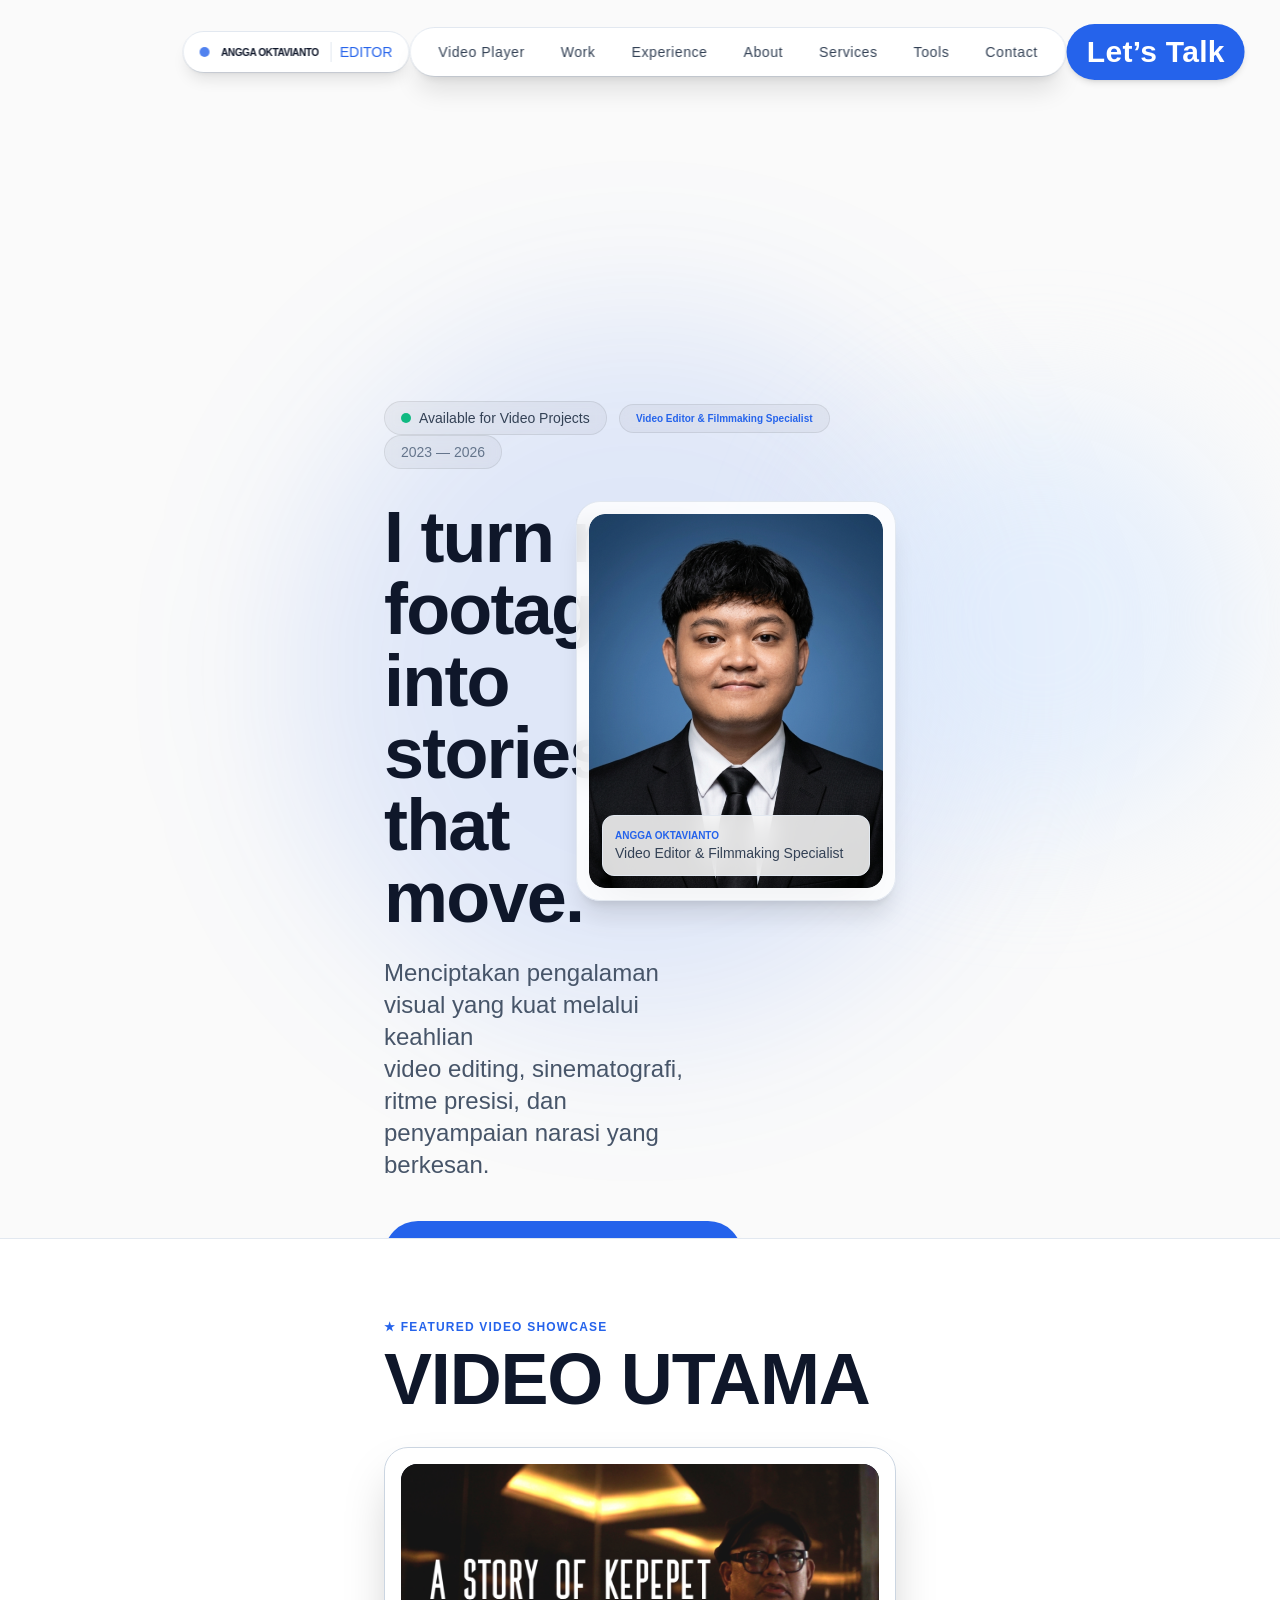
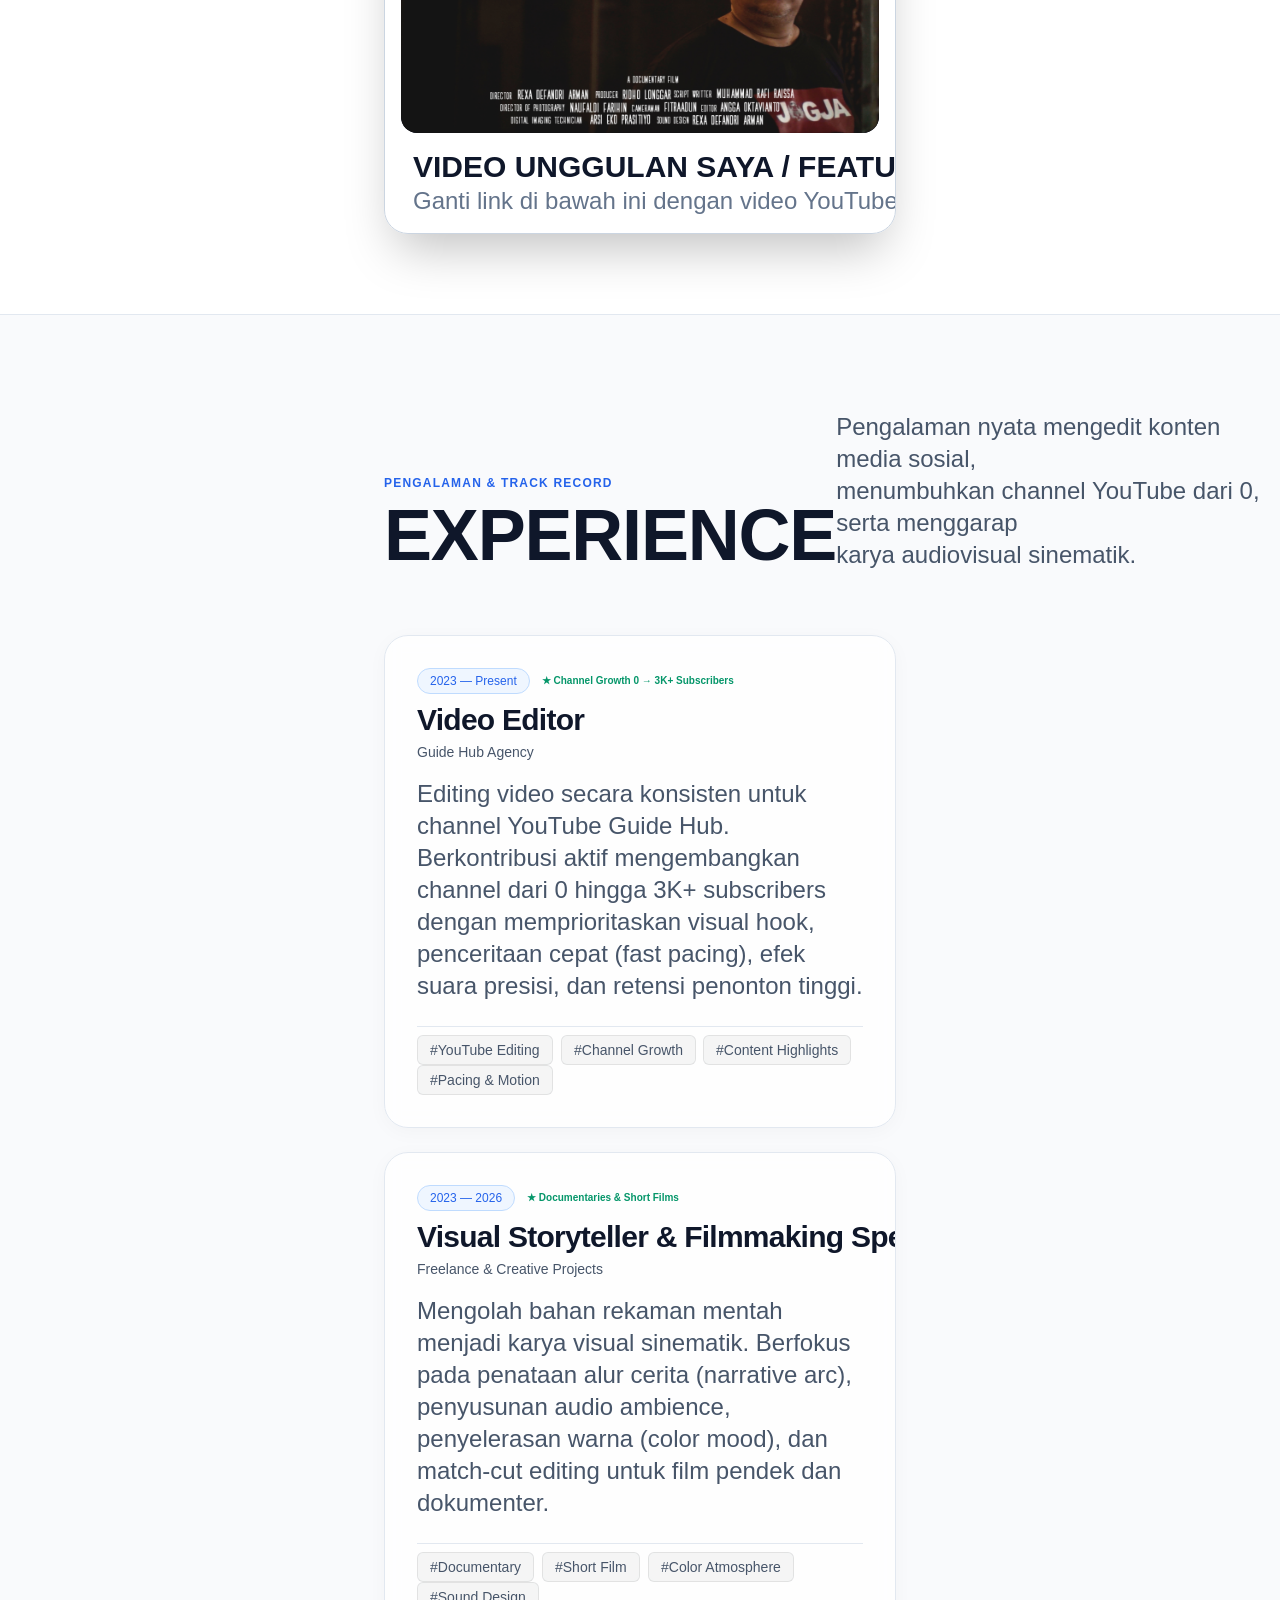
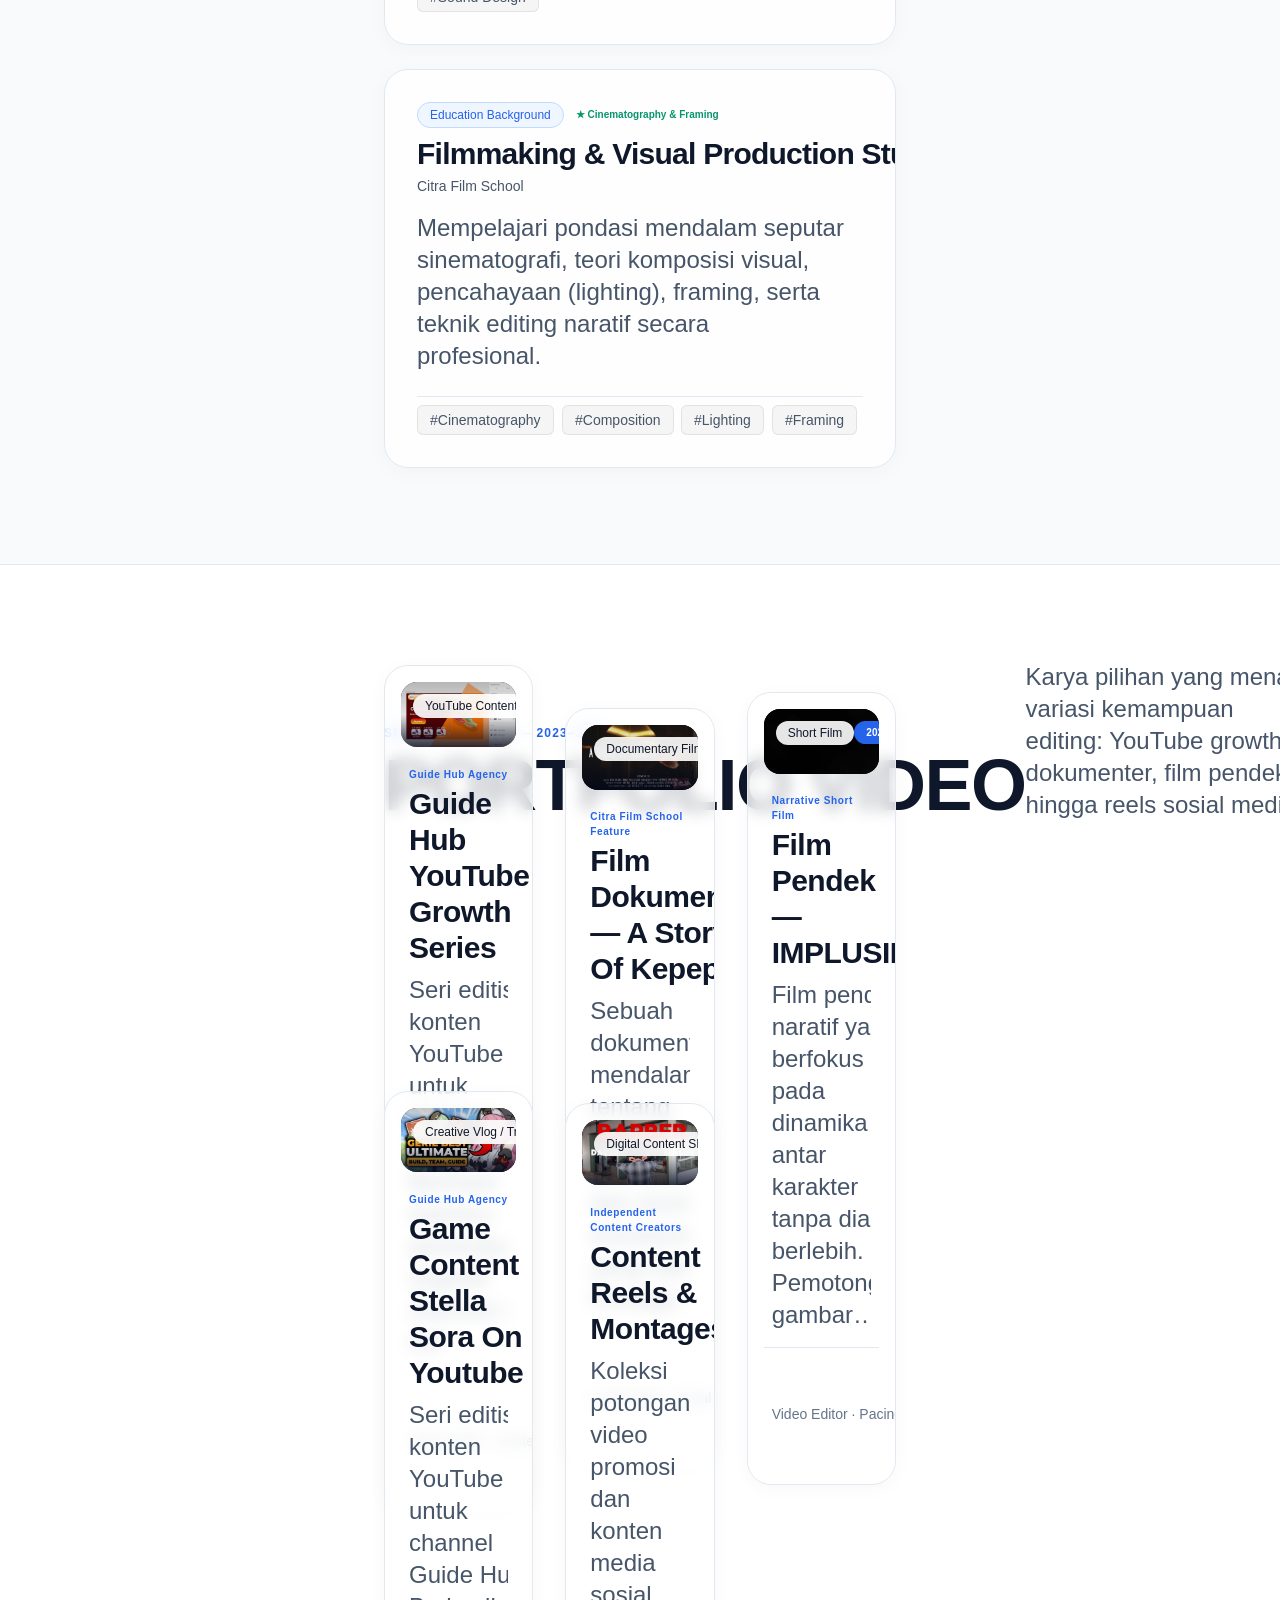
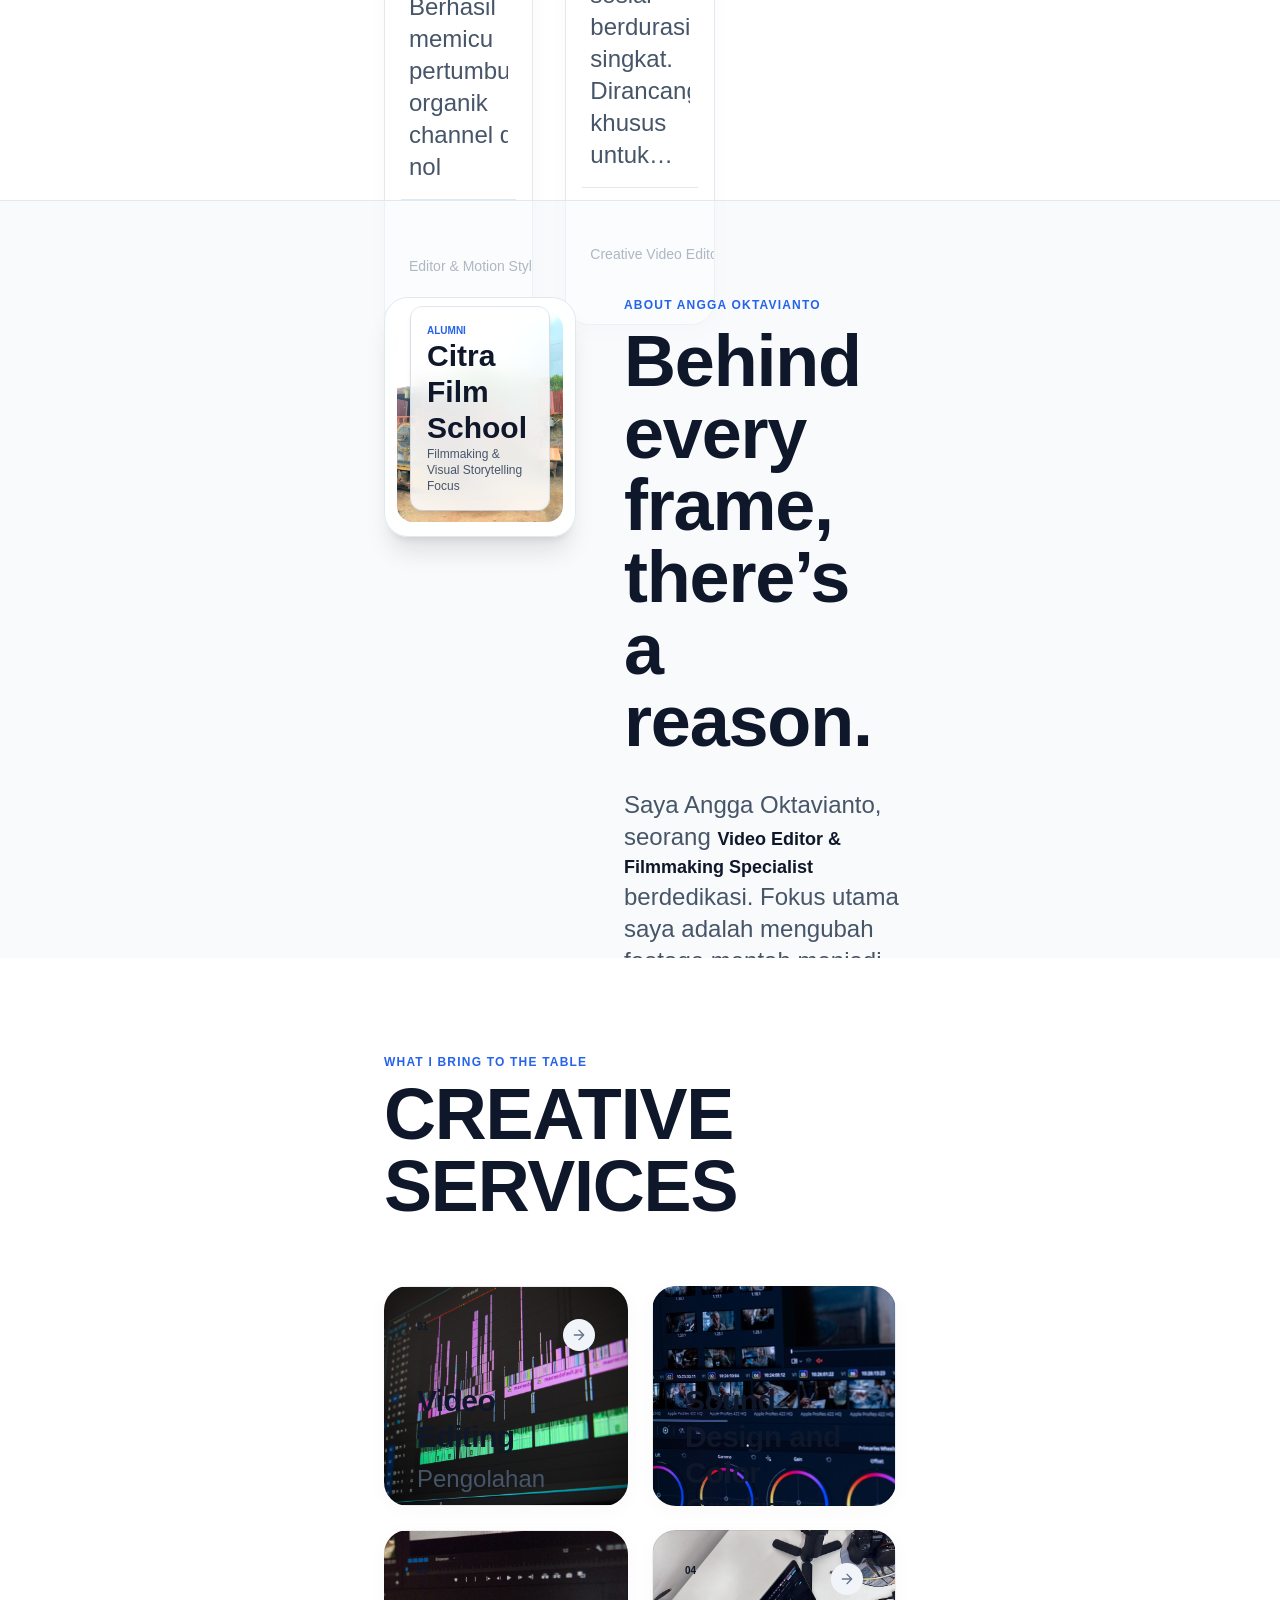
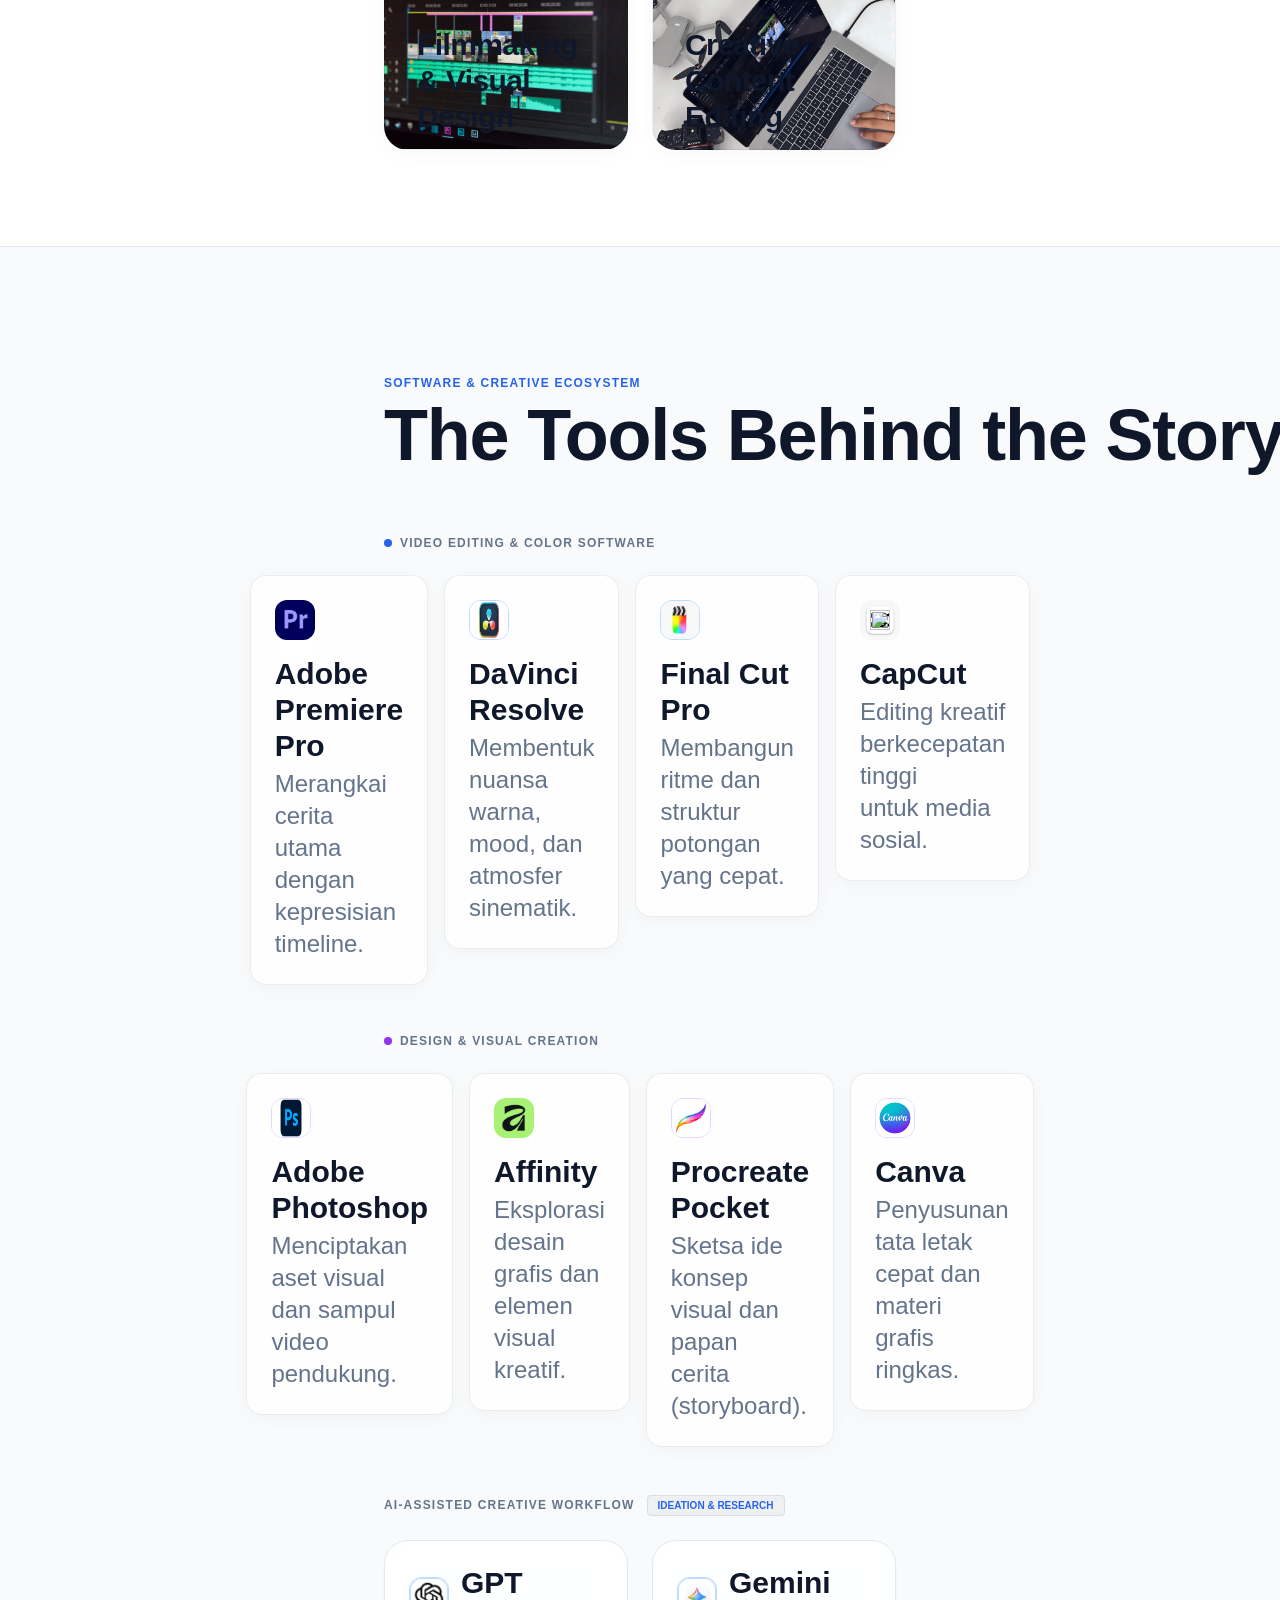
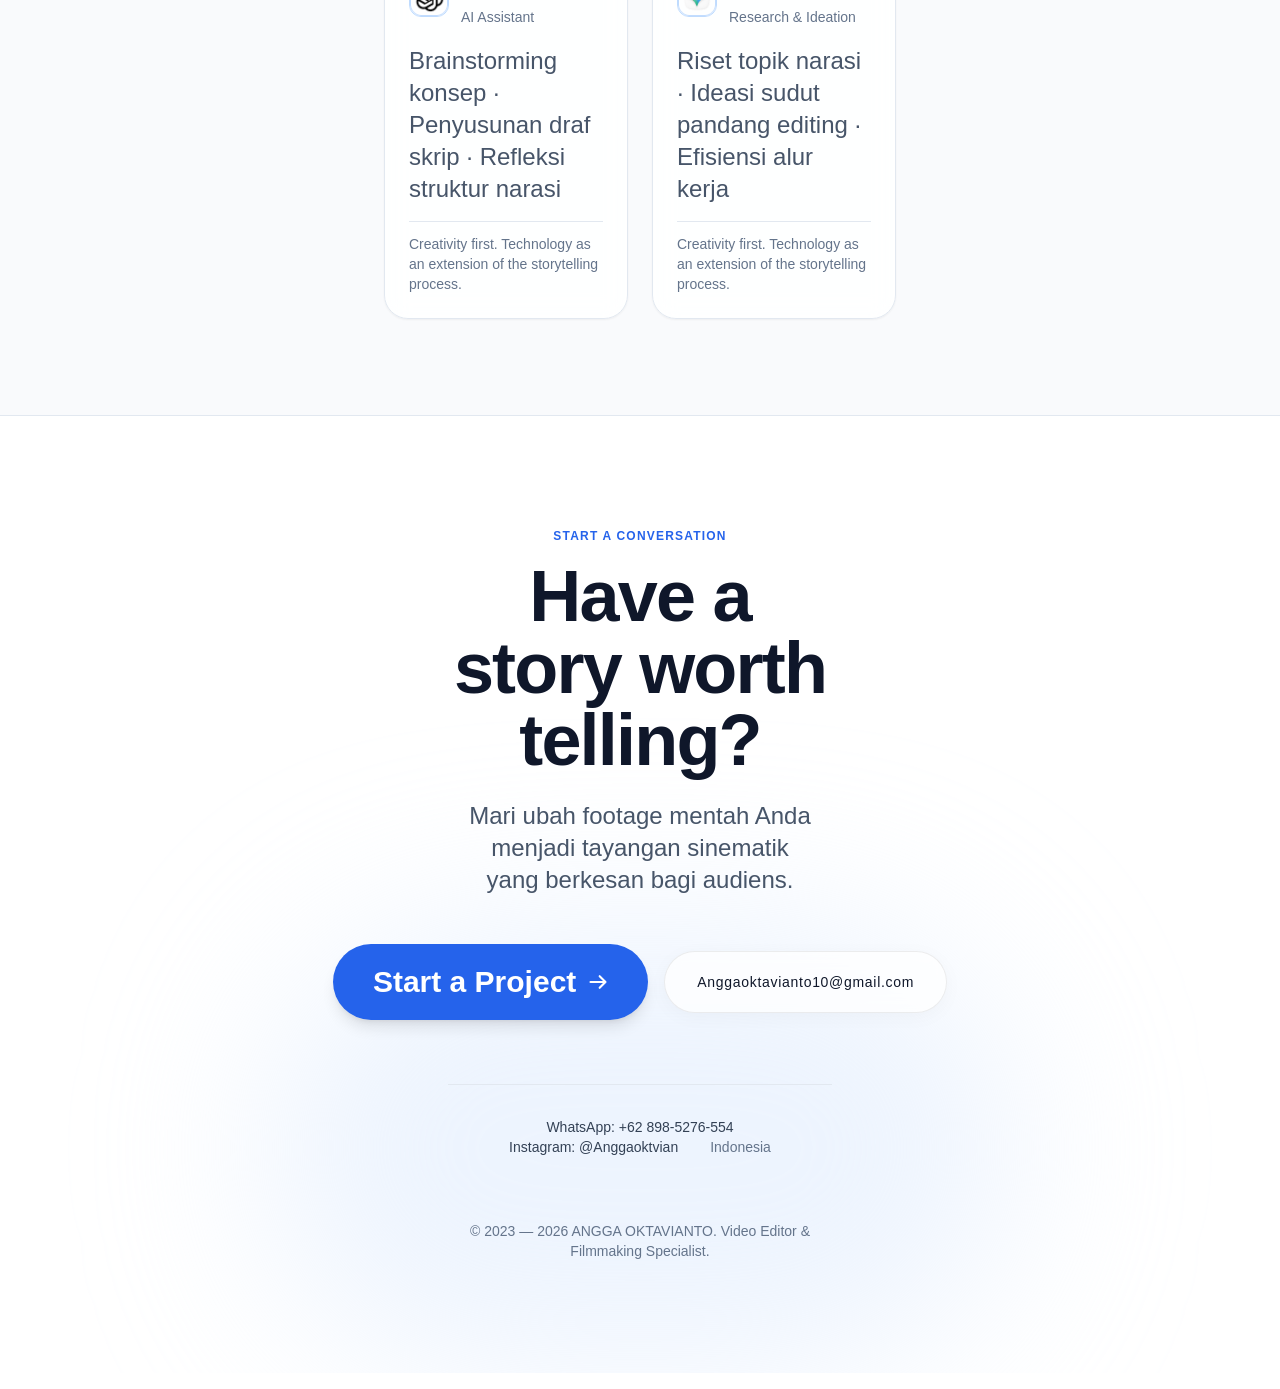
==== index.html @ ce28da75 "Add files via upload" ====
<!DOCTYPE html>
<html lang="en">
<head>
  <meta charset="UTF-8">
  <meta http-equiv="X-UA-Compatible" content="IE=edge">
  <meta name="viewport" content="width=device-width, initial-scale=1.0">
  <link rel="stylesheet" href="./vars.css">
  <link rel="stylesheet" href="./style.css">
  
  
  <style>
   a,
   button,
   input,
   select,
   h1,
   h2,
   h3,
   h4,
   h5,
   * {
       box-sizing: border-box;
       margin: 0;
       padding: 0;
       border: none;
       text-decoration: none;
       background: none;
   
       -webkit-font-smoothing: antialiased;
   }
   
   menu, ol, ul {
       list-style-type: none;
       margin: 0;
       padding: 0;
   }
   </style>
  <title>Document</title>
</head>
<body>
  <div class="_1920-w-light">
    <div class="image-clip">
      <img class="component-1" src="component-10.svg" />
    </div>
    <div class="div-min-h-screen">
      <div class="section-hero">
        <div class="div-absolute"></div>
        <div class="div-absolute2"></div>
        <div class="div-max-w-6-xl">
          <div class="div-flex">
            <div class="div-glass-pill">
              <div class="span-rounded-full"></div>
              <div class="available-for-video-projects">
                Available for Video Projects
              </div>
            </div>
            <div class="div-glass-pill2">
              <div class="video-editor-filmmaking-specialist">
                Video Editor &amp; Filmmaking Specialist
              </div>
            </div>
            <div class="div-glass-pill2">
              <div class="_2023-2026">2023 — 2026</div>
            </div>
          </div>
          <div class="div-grid">
            <div class="div-space-y-6">
              <div class="h-1-text-4-xl">
                <div class="i-turn-raw-footage-into-stories-that-move">
                  I turn raw footage into
                  <br />
                  stories that move.
                </div>
              </div>
              <div class="p-text-lg">
                <div
                  class="menciptakan-pengalaman-visual-yang-kuat-melalui-keahlian-video-editing-sinematografi-ritme-presisi-dan-penyampaian-narasi-yang-berkesan"
                >
                  Menciptakan pengalaman visual yang kuat melalui keahlian
                  <br />
                  video editing, sinematografi, ritme presisi, dan
                  <br />
                  penyampaian narasi yang berkesan.
                </div>
              </div>
              <div class="div-pt-4">
                <div class="component-2">
                  <div class="a-px-8-shadow"></div>
                  <div class="span">
                    <div class="text">Putar Video Utama</div>
                  </div>
                  <img class="component-12" src="component-11.svg" />
                </div>
                <div class="component-3">
                  <div class="span">
                    <div class="text2">Lihat Portfolio</div>
                  </div>
                  <img class="component-13" src="component-12.svg" />
                </div>
              </div>
            </div>
            <div class="div-relative">
              <div class="component-4">
                <img class="angga-oktavianto" src="angga-oktavianto0.png" />
                <div class="div-absolute3">
                  <div class="div-font-mono">
                    <div class="angga-oktavianto2">ANGGA OKTAVIANTO</div>
                  </div>
                  <div class="div-text-xs">
                    <div class="video-editor-filmmaking-specialist2">
                      Video Editor &amp; Filmmaking Specialist
                    </div>
                  </div>
                </div>
              </div>
            </div>
          </div>
        </div>
      </div>
      <div class="section-video-showcase">
        <div class="div-max-w-6-xl">
          <div class="div-flex2">
            <div class="div">
              <div class="span-text-xs">
                <div class="featured-video-showcase">
                  ★ FEATURED VIDEO SHOWCASE
                </div>
              </div>
              <div class="h-2-text-3-xl">
                <div class="video-utama">VIDEO UTAMA</div>
              </div>
            </div>
            <div class="component-5">
              <img class="component-14" src="component-13.svg" />
              <div class="span2">
                <div class="text3">Ganti Link Video Saya</div>
              </div>
            </div>
          </div>
          <div class="div-relative2">
            <div class="div-relative3">
              <img
                class="photo-1536440136628-849-c-177-e-76-a-1"
                src="photo-1536440136628-849-c-177-e-76-a-10.png"
              />
            </div>
            <div class="div-mt-4">
              <div class="div2">
                <div class="h-3-text-base">
                  <div class="video-unggulan-saya-featured-work">
                    VIDEO UNGGULAN SAYA / FEATURED WORK
                  </div>
                </div>
                <div class="p-text-xs">
                  <div
                    class="ganti-link-di-bawah-ini-dengan-video-you-tube-google-drive-atau-file-mp-4-milik-anda"
                  >
                    Ganti link di bawah ini dengan video YouTube, Google Drive,
                    atau file MP4 milik Anda.
                  </div>
                </div>
              </div>
              <div class="div-glass-pill3">
                <div class="ready-for-streaming">READY FOR STREAMING</div>
              </div>
            </div>
          </div>
        </div>
      </div>
      <div class="section-experience">
        <div class="div-max-w-6-xl2">
          <div class="div-flex3">
            <div class="div">
              <div class="span-text-xs">
                <div class="pengalaman-track-record">
                  PENGALAMAN &amp; TRACK RECORD
                </div>
              </div>
              <div class="h-2-text-3-xl">
                <div class="experience">EXPERIENCE</div>
              </div>
            </div>
            <div class="p-text-slate-600">
              <div
                class="pengalaman-nyata-mengedit-konten-media-sosial-menumbuhkan-channel-you-tube-dari-0-serta-menggarap-karya-audiovisual-sinematik"
              >
                Pengalaman nyata mengedit konten media sosial,
                <br />
                menumbuhkan channel YouTube dari 0, serta menggarap
                <br />
                karya audiovisual sinematik.
              </div>
            </div>
          </div>
          <div class="div-space-y-62">
            <div class="component-6">
              <div class="div-flex4">
                <div class="div3">
                  <div class="div-flex5">
                    <div class="span-text-xs2">
                      <div class="_2023-present">2023 — Present</div>
                    </div>
                    <div class="span-text-xs3">
                      <div class="channel-growth-0-3-k-subscribers">
                        ★ Channel Growth 0 → 3K+ Subscribers
                      </div>
                    </div>
                  </div>
                  <div class="h-3-text-2-xl">
                    <div class="video-editor">Video Editor</div>
                  </div>
                  <div class="div-text-sm">
                    <div class="guide-hub-agency">Guide Hub Agency</div>
                  </div>
                </div>
              </div>
              <div class="p-text-slate-6002">
                <div
                  class="[base64]"
                >
                  Editing video secara konsisten untuk channel YouTube Guide Hub.
                  Berkontribusi aktif mengembangkan channel dari 0 hingga 3K+
                  subscribers
                  <br />
                  dengan memprioritaskan visual hook, penceritaan cepat (fast
                  pacing), efek suara presisi, dan retensi penonton tinggi.
                </div>
              </div>
              <div class="div-flex6">
                <div class="span-glass-pill">
                  <div class="you-tube-editing">#YouTube Editing</div>
                </div>
                <div class="span-glass-pill">
                  <div class="channel-growth">#Channel Growth</div>
                </div>
                <div class="span-glass-pill">
                  <div class="content-highlights">#Content Highlights</div>
                </div>
                <div class="span-glass-pill">
                  <div class="pacing-motion">#Pacing &amp; Motion</div>
                </div>
              </div>
            </div>
            <div class="component-6">
              <div class="div-flex4">
                <div class="div3">
                  <div class="div-flex5">
                    <div class="span-text-xs2">
                      <div class="_2023-20262">2023 — 2026</div>
                    </div>
                    <div class="span-text-xs3">
                      <div class="documentaries-short-films">
                        ★ Documentaries &amp; Short Films
                      </div>
                    </div>
                  </div>
                  <div class="h-3-text-2-xl">
                    <div class="visual-storyteller-filmmaking-specialist">
                      Visual Storyteller &amp; Filmmaking Specialist
                    </div>
                  </div>
                  <div class="div-text-sm">
                    <div class="freelance-creative-projects">
                      Freelance &amp; Creative Projects
                    </div>
                  </div>
                </div>
              </div>
              <div class="p-text-slate-6002">
                <div
                  class="[base64]"
                >
                  Mengolah bahan rekaman mentah menjadi karya visual sinematik.
                  Berfokus pada penataan alur cerita (narrative arc), penyusunan
                  audio ambience,
                  <br />
                  penyelerasan warna (color mood), dan match-cut editing untuk
                  film pendek dan dokumenter.
                </div>
              </div>
              <div class="div-flex6">
                <div class="span-glass-pill">
                  <div class="documentary">#Documentary</div>
                </div>
                <div class="span-glass-pill">
                  <div class="short-film">#Short Film</div>
                </div>
                <div class="span-glass-pill">
                  <div class="color-atmosphere">#Color Atmosphere</div>
                </div>
                <div class="span-glass-pill">
                  <div class="sound-design">#Sound Design</div>
                </div>
              </div>
            </div>
            <div class="component-6">
              <div class="div-flex4">
                <div class="div3">
                  <div class="div-flex5">
                    <div class="span-text-xs2">
                      <div class="education-background">Education Background</div>
                    </div>
                    <div class="span-text-xs3">
                      <div class="cinematography-framing">
                        ★ Cinematography &amp; Framing
                      </div>
                    </div>
                  </div>
                  <div class="h-3-text-2-xl">
                    <div class="filmmaking-visual-production-student">
                      Filmmaking &amp; Visual Production Student
                    </div>
                  </div>
                  <div class="div-text-sm">
                    <div class="citra-film-school">Citra Film School</div>
                  </div>
                </div>
              </div>
              <div class="p-text-slate-6002">
                <div
                  class="mempelajari-pondasi-mendalam-seputar-sinematografi-teori-komposisi-visual-pencahayaan-lighting-framing-serta-teknik-editing-naratif-secara-profesional"
                >
                  Mempelajari pondasi mendalam seputar sinematografi, teori
                  komposisi visual, pencahayaan (lighting), framing, serta teknik
                  editing naratif secara
                  <br />
                  profesional.
                </div>
              </div>
              <div class="div-flex6">
                <div class="span-glass-pill">
                  <div class="cinematography">#Cinematography</div>
                </div>
                <div class="span-glass-pill">
                  <div class="composition">#Composition</div>
                </div>
                <div class="span-glass-pill">
                  <div class="lighting">#Lighting</div>
                </div>
                <div class="span-glass-pill">
                  <div class="framing">#Framing</div>
                </div>
              </div>
            </div>
          </div>
        </div>
      </div>
      <div class="section-work">
        <div class="div-max-w-6-xl2">
          <div class="div-flex3">
            <div class="div">
              <div class="span-text-xs">
                <div class="selected-works-2023-2026">
                  SELECTED WORKS — 2023–2026
                </div>
              </div>
              <div class="h-2-text-4-xl">
                <div class="portfolio-video">PORTFOLIO VIDEO</div>
              </div>
            </div>
            <div class="p-text-slate-6003">
              <div
                class="karya-pilihan-yang-menampilkan-variasi-kemampuan-editing-you-tube-growth-film-dokumenter-film-pendek-hingga-reels-sosial-media"
              >
                Karya pilihan yang menampilkan variasi kemampuan
                <br />
                editing: YouTube growth, film dokumenter, film pendek,
                <br />
                hingga reels sosial media.
              </div>
            </div>
          </div>
          <div class="div-grid2">
            <div class="component-8">
              <div class="component-7">
                <div class="div4">
                  <div class="div-relative4">
                    <img
                      class="guide-hub-you-tube-growth-series"
                      src="guide-hub-you-tube-growth-series0.png"
                    />
                    <div class="div-absolute4"></div>
                    <div class="div-absolute5">
                      <div class="span-backdrop-blur-md">
                        <div class="you-tube-content">YouTube Content</div>
                      </div>
                      <div class="span-bg-brand-apple-blue">
                        <div class="_2023-20263">2023 — 2026</div>
                      </div>
                    </div>
                    <div
                      class="div-absolute6"
                      style="
                        background: url(div-absolute5.png) center;
                        background-size: cover;
                        background-repeat: no-repeat;
                      "
                    >
                      <div class="div-px-5">
                        <div class="div-px-5-shadow"></div>
                        <img class="component-15" src="component-14.svg" />
                        <div class="span">
                          <div class="watch-project">Watch Project</div>
                        </div>
                      </div>
                    </div>
                  </div>
                  <div class="div-px-2">
                    <div class="div-text-xs">
                      <div class="guide-hub-agency2">Guide Hub Agency</div>
                    </div>
                    <div class="h-3-text-xl">
                      <div class="guide-hub-you-tube-growth-series2">
                        Guide Hub YouTube Growth
                        <br />
                        Series
                      </div>
                    </div>
                    <div class="p-text-xs2">
                      <div
                        class="seri-editisasi-konten-you-tube-untuk-channel-guide-hub-berhasil-memicu-pertumbuhan-organik-channel-dari-nol"
                      >
                        Seri editisasi konten YouTube untuk channel Guide Hub.
                        <br />
                        Berhasil memicu pertumbuhan organik channel dari nol
                      </div>
                    </div>
                  </div>
                </div>
                <div class="div-pt-3">
                  <div class="span-font-mono">
                    <div class="video-editor-content-strategy">
                      Video Editor · Content Strategy
                    </div>
                  </div>
                  <div class="watch-video">Watch Video →</div>
                </div>
              </div>
            </div>
            <div class="component-82">
              <div class="component-72">
                <div class="div4">
                  <div class="div-relative5">
                    <img
                      class="film-dokumenter-jejak-resonansi"
                      src="film-dokumenter-jejak-resonansi0.png"
                    />
                    <div class="div-absolute7"></div>
                    <div class="div-absolute8">
                      <div class="span-backdrop-blur-md">
                        <div class="documentary-film">Documentary Film</div>
                      </div>
                      <div class="span-bg-brand-apple-blue">
                        <div class="_2025">2025</div>
                      </div>
                    </div>
                    <div class="div-absolute9">
                      <div class="div-px-5">
                        <div class="div-px-5-shadow"></div>
                        <img class="component-16" src="component-15.svg" />
                        <div class="span">
                          <div class="watch-project">Watch Project</div>
                        </div>
                      </div>
                    </div>
                  </div>
                  <div class="div-px-2">
                    <div class="div-text-xs">
                      <div class="citra-film-school-feature">
                        Citra Film School Feature
                      </div>
                    </div>
                    <div class="h-3-text-xl">
                      <div class="film-dokumenter-jejak-resonansi2">
                        Film Dokumenter — A Story Of Kepepet
                      </div>
                    </div>
                    <div class="p-text-xs2">
                      <div
                        class="sebuah-dokumenter-mendalam-tentang-ekspresi-manusia-dan-momen-emosional-yang-halus-footage"
                      >
                        Sebuah dokumenter mendalam tentang ekspresi
                        <br />
                        manusia dan momen emosional yang halus. Footage…
                      </div>
                    </div>
                  </div>
                </div>
                <div class="div-pt-32">
                  <div class="span-font-mono">
                    <div class="lead-editor-visual-storyteller">
                      Lead Editor · Visual Storyteller
                    </div>
                  </div>
                  <div class="watch-video">Watch Video →</div>
                </div>
              </div>
            </div>
            <div class="component-83">
              <div class="component-73">
                <div class="div4">
                  <div class="div-relative4">
                    <div class="film-pendek-sunyi-di-ujung-lensa"></div>
                    <img class="div-absolute10" src="div-absolute9.png" />
                    <div class="div-absolute11">
                      <div class="span-backdrop-blur-md">
                        <div class="short-film2">Short Film</div>
                      </div>
                      <div class="span-bg-brand-apple-blue">
                        <div class="_2024">2024</div>
                      </div>
                    </div>
                    <div class="div-absolute12">
                      <div class="div-px-5">
                        <div class="div-px-5-shadow"></div>
                        <img class="component-17" src="component-16.svg" />
                        <div class="span">
                          <div class="watch-project">Watch Project</div>
                        </div>
                      </div>
                    </div>
                  </div>
                  <div class="div-px-2">
                    <div class="div-text-xs">
                      <div class="narrative-short-film">Narrative Short Film</div>
                    </div>
                    <div class="h-3-text-xl">
                      <div class="film-pendek-sunyi-di-ujung-lensa2">
                        Film Pendek — IMPLUSIF
                      </div>
                    </div>
                    <div class="p-text-xs2">
                      <div
                        class="film-pendek-naratif-yang-berfokus-pada-dinamika-antar-karakter-tanpa-dialog-berlebih-pemotongan-gambar"
                      >
                        Film pendek naratif yang berfokus pada dinamika antar
                        <br />
                        karakter tanpa dialog berlebih. Pemotongan gambar…
                      </div>
                    </div>
                  </div>
                </div>
                <div class="div-pt-33">
                  <div class="span-font-mono">
                    <div class="video-editor-pacing-rhythm">
                      Video Editor · Pacing &amp; Rhythm
                    </div>
                  </div>
                  <div class="watch-video">Watch Video →</div>
                </div>
              </div>
            </div>
            <div class="component-84">
              <div class="component-74">
                <div class="div5">
                  <div class="div-relative4">
                    <img
                      class="vlog-museum-ruwa-jurai"
                      src="vlog-museum-ruwa-jurai0.png"
                    />
                    <div class="div-absolute4"></div>
                    <div class="div-absolute11">
                      <div class="span-backdrop-blur-md">
                        <div class="creative-vlog-travel">
                          Creative Vlog / Travel
                        </div>
                      </div>
                      <div class="span-bg-brand-apple-blue">
                        <div class="_2024">2024</div>
                      </div>
                    </div>
                    <div class="div-absolute12">
                      <div class="div-px-5">
                        <div class="div-px-5-shadow"></div>
                        <img class="component-18" src="component-17.svg" />
                        <div class="span">
                          <div class="watch-project">Watch Project</div>
                        </div>
                      </div>
                    </div>
                  </div>
                  <div class="div-px-2">
                    <div class="div-text-xs">
                      <div class="ruwa-jurai-cultural-heritage">
                        Guide Hub Agency
                      </div>
                    </div>
                    <div class="h-3-text-xl">
                      <div class="vlog-museum-ruwa-jurai2">
                        Game Content Stella Sora On Youtube
                      </div>
                    </div>
                    <div class="p-text-xs2">
                      <div
                        class="vlog-dokumentasi-perjalanan-menjelajahi-warisan-sejarah-dan-benda-bersejarah-museum-ruwa-jurai"
                      >
                        Seri editisasi konten YouTube untuk channel Guide Hub.
                        <br />
                        Berhasil memicu pertumbuhan organik channel dari nol
                      </div>
                    </div>
                  </div>
                </div>
                <div class="div-pt-33">
                  <div class="span-font-mono">
                    <div class="editor-motion-styling">
                      Editor &amp; Motion Styling
                    </div>
                  </div>
                  <div class="watch-video">Watch Video →</div>
                </div>
              </div>
            </div>
            <div class="component-85">
              <div class="component-73">
                <div class="div5">
                  <div class="div-relative5">
                    <img
                      class="digital-creator-reels-montages"
                      src="digital-creator-reels-montages0.png"
                    />
                    <div class="div-absolute7"></div>
                    <div class="div-absolute8">
                      <div class="span-backdrop-blur-md">
                        <div class="digital-content-showcase">
                          Digital Content Showcase
                        </div>
                      </div>
                      <div class="span-bg-brand-apple-blue">
                        <div class="_2023-20263">2023 — 2026</div>
                      </div>
                    </div>
                    <div class="div-absolute13">
                      <div class="div-px-5">
                        <div class="div-px-5-shadow"></div>
                        <img class="component-19" src="component-18.svg" />
                        <div class="span">
                          <div class="watch-project">Watch Project</div>
                        </div>
                      </div>
                    </div>
                  </div>
                  <div class="div-px-2">
                    <div class="div-text-xs">
                      <div class="independent-content-creators">
                        Independent Content Creators
                      </div>
                    </div>
                    <div class="h-3-text-xl">
                      <div class="digital-creator-reels-montages2">
                        Content Reels &amp; Montages
                      </div>
                    </div>
                    <div class="p-text-xs2">
                      <div
                        class="koleksi-potongan-video-promosi-dan-konten-media-sosial-berdurasi-singkat-dirancang-khusus-untuk"
                      >
                        Koleksi potongan video promosi dan konten media
                        <br />
                        sosial berdurasi singkat. Dirancang khusus untuk…
                      </div>
                    </div>
                  </div>
                </div>
                <div class="div-pt-34">
                  <div class="span-font-mono">
                    <div class="creative-video-editor">Creative Video Editor</div>
                  </div>
                  <div class="watch-video">Watch Video →</div>
                </div>
              </div>
            </div>
          </div>
        </div>
      </div>
      <div class="section-about">
        <div class="div-grid3">
          <div class="div-space-y-8">
            <div class="div6">
              <div class="span-text-xs">
                <div class="about-angga-oktavianto">ABOUT ANGGA OKTAVIANTO</div>
              </div>
              <div class="h-2-text-3-xl">
                <div class="behind-every-frame-there-s-a-reason">
                  Behind every frame, there’s
                  <br />
                  a reason.
                </div>
              </div>
            </div>
            <div class="div-space-y-4">
              <div class="p">
                <div
                  class="[base64]"
                >
                  <span>
                    <span
                      class="[base64]"
                    >
                      Saya Angga Oktavianto, seorang
                    </span>
                    <span
                      class="[base64]"
                    >
                      Video Editor &amp; Filmmaking Specialist
                      <br />
                    </span>
                    <span
                      class="[base64]"
                    >
                      berdedikasi. Fokus utama saya adalah mengubah footage mentah
                      menjadi
                      <br />
                      kisah visual yang berkesan, memiliki ritme cerita yang
                      tepat, dan mampu
                      <br />
                      menyampaikan pesan emosional kepada penonton.
                    </span>
                  </span>
                </div>
              </div>
              <div class="p-text-slate-6004">
                <div
                  class="[base64]"
                >
                  Proses kreatif saya menggabungkan teori sinematografi, teknik
                  pemotongan presisi
                  <br />
                  (pacing), pemilihan tone warna, serta penyusunan desain audio
                  ambient untuk
                  <br />
                  memastikan setiap karya memiliki tujuan visual yang jelas.
                </div>
              </div>
            </div>
            <div class="div-grid4">
              <div class="component-9">
                <div class="div-text-xs">
                  <div class="pengalaman">PENGALAMAN</div>
                </div>
                <div class="div-text-xl">
                  <div class="_2023-20264">2023 — 2026</div>
                </div>
                <div class="div-text-xs">
                  <div class="video-editing-filmmaking">
                    Video Editing &amp; Filmmaking
                  </div>
                </div>
              </div>
              <div class="component-9">
                <div class="div-text-xs">
                  <div class="key-strengths">KEY STRENGTHS</div>
                </div>
                <div class="div-text-xl">
                  <div class="pacing-audience-retention">
                    Pacing &amp; Audience Retention
                  </div>
                </div>
                <div class="div-text-xs">
                  <div class="you-tube-shorts-films">
                    YouTube, Shorts &amp; Films
                  </div>
                </div>
              </div>
            </div>
          </div>
          <div class="div-relative6">
            <img
              class="angga-oktavianto-portrait"
              src="angga-oktavianto-portrait0.png"
            />
            <div class="div-absolute14">
              <div class="div-absolute-shadow"></div>
              <div class="div-text-xs">
                <div class="alumni">ALUMNI</div>
              </div>
              <div class="div-text-base">
                <div class="citra-film-school2">Citra Film School</div>
              </div>
              <div class="div-text-xs">
                <div class="filmmaking-visual-storytelling-focus">
                  Filmmaking &amp; Visual Storytelling Focus
                </div>
              </div>
            </div>
          </div>
        </div>
      </div>
      <div class="section-services">
        <div class="div-max-w-6-xl2">
          <div class="div-mb-16">
            <div class="span-text-xs">
              <div class="what-i-bring-to-the-table">
                WHAT I BRING TO THE TABLE
              </div>
            </div>
            <div class="h-2-text-4-xl">
              <div class="creative-services">CREATIVE SERVICES</div>
            </div>
          </div>
          <div class="div-grid5">
            <div
              class="component-10"
              style="
                background: url(component-100.png) center;
                background-size: cover;
                background-repeat: no-repeat;
              "
            >
              <div class="div-flex7">
                <div class="_01">01</div>
                <div class="div-w-8">
                  <img class="component-110" src="component-19.svg" />
                </div>
              </div>
              <div class="div-mt-8-margin">
                <div class="div-mt-8">
                  <div class="h-3-text-2-xl2">
                    <div class="video-editing">Video Editing</div>
                  </div>
                  <div class="p-text-sm">
                    <div
                      class="pengolahan-rekaman-mentah-untuk-film-pendek-dokumenter-vlogs-hingga-konten-you-tube-dengan-potongan-presisi-bingkai-demi-bingkai"
                    >
                      Pengolahan rekaman mentah untuk film pendek, dokumenter,
                      vlogs, hingga
                      <br />
                      konten YouTube dengan potongan presisi bingkai demi bingkai.
                    </div>
                  </div>
                </div>
              </div>
            </div>
            <div
              class="component-102"
              style="
                background: url(component-101.png) center;
                background-size: cover;
                background-repeat: no-repeat;
              "
            >
              <div class="div-flex8">
                <div class="_02">02</div>
                <div class="div-w-8">
                  <img class="component-111" src="component-110.svg" />
                </div>
              </div>
              <div class="div-mt-8-margin">
                <div class="div-mt-8">
                  <div class="h-3-text-2-xl2">
                    <div class="cinematic-storytelling">
                      Sound Design and Color Grading
                    </div>
                  </div>
                  <div class="p-text-sm">
                    <div
                      class="penyusunan-alur-cerita-penentuan-ritme-visual-pacing-emosi-narasi-serta-keseimbangan-audio-agar-pesan-tersampaikan-secara-utuh"
                    >
                      Mengolah suara dan warna untuk membangun suasana, memperkuat
                      emosi, dan membuat setiap frame terasa lebih hidup.
                    </div>
                  </div>
                </div>
              </div>
            </div>
            <div
              class="component-103"
              style="
                background: url(component-102.png) center;
                background-size: cover;
                background-repeat: no-repeat;
              "
            >
              <div class="div-flex9">
                <div class="_03">03</div>
                <div class="div-w-8">
                  <img class="component-112" src="component-111.svg" />
                </div>
              </div>
              <div class="div-mt-8-margin">
                <div class="div-mt-8">
                  <div class="h-3-text-2-xl2">
                    <div class="filmmaking-visual-design">
                      Filmmaking &amp; Visual Design
                    </div>
                  </div>
                  <div class="p-text-sm">
                    <div
                      class="penerapan-teori-sinematografi-komposisi-framing-pencahayaan-penataan-warna-color-atmosphere-dan-elemen-grafis-penjelas"
                    >
                      Penerapan teori sinematografi, komposisi framing,
                      pencahayaan, penataan
                      <br />
                      warna (color atmosphere), dan elemen grafis penjelas.
                    </div>
                  </div>
                </div>
              </div>
            </div>
            <div
              class="component-104"
              style="
                background: url(component-103.png) center;
                background-size: cover;
                background-repeat: no-repeat;
              "
            >
              <div class="div-flex7">
                <div class="_04">04</div>
                <div class="div-w-8">
                  <img class="component-113" src="component-112.svg" />
                </div>
              </div>
              <div class="div-mt-8-margin">
                <div class="div-mt-8">
                  <div class="h-3-text-2-xl2">
                    <div class="creative-content-editing">
                      Creative Content Editing
                    </div>
                  </div>
                  <div class="p-text-sm">
                    <div
                      class="mengedit-konten-media-sosial-dinamis-higly-engaging-video-serta-proyek-audiovisual-interaktif-yang-relevan-bagi-audiens-modern"
                    >
                      Mengedit konten media sosial dinamis, higly-engaging video,
                      serta proyek
                      <br />
                      audiovisual interaktif yang relevan bagi audiens modern.
                    </div>
                  </div>
                </div>
              </div>
            </div>
          </div>
        </div>
      </div>
      <div class="section-tools">
        <div class="div-max-w-6-xl3">
          <div class="div-flex3">
            <div class="div">
              <div class="span-text-xs">
                <div class="software-creative-ecosystem">
                  SOFTWARE &amp; CREATIVE ECOSYSTEM
                </div>
              </div>
              <div class="h-2-text-3-xl">
                <div class="the-tools-behind-the-story">
                  The Tools Behind the Story.
                </div>
              </div>
            </div>
            <div class="p-text-slate-6005">
              <div
                class="perangkat-lunak-profesional-yang-digunakan-tanpa-persentase-artifisial-fokus-pada-hasil-karya-visual"
              >
                Perangkat lunak profesional yang digunakan tanpa persentase
                <br />
                artifisial. Fokus pada hasil karya visual.
              </div>
            </div>
          </div>
          <div class="div-mb-12">
            <div class="h-3-text-xs">
              <div class="span-w-2"></div>
              <div class="video-editing-color-software">
                VIDEO EDITING &amp; COLOR SOFTWARE
              </div>
            </div>
            <div class="div-grid6">
              <div class="component-11">
                <div class="div-w-10-margin">
                  <img
                    class="div-w-10"
                    style="
                      background: url(div-w-100.png) center;
                      background-size: cover;
                      background-repeat: no-repeat;
                    "
                    src="div-w-100.png"
                  />
                </div>
                <div class="div7">
                  <div class="h-4-text-base">
                    <div class="adobe-premiere-pro">Adobe Premiere Pro</div>
                  </div>
                  <div class="p-text-xs">
                    <div
                      class="merangkai-cerita-utama-dengan-kepresisian-timeline"
                    >
                      Merangkai cerita utama dengan
                      <br />
                      kepresisian timeline.
                    </div>
                  </div>
                </div>
              </div>
              <div class="component-11">
                <div class="div-w-10-margin2">
                  <img
                    class="div-w-102"
                    style="
                      background: url(div-w-101.png) center;
                      background-size: cover;
                      background-repeat: no-repeat;
                    "
                    src="div-w-101.png"
                  />
                </div>
                <div class="div7">
                  <div class="h-4-text-base">
                    <div class="da-vinci-resolve">DaVinci Resolve</div>
                  </div>
                  <div class="p-text-xs">
                    <div
                      class="membentuk-nuansa-warna-mood-dan-atmosfer-sinematik"
                    >
                      Membentuk nuansa warna, mood, dan
                      <br />
                      atmosfer sinematik.
                    </div>
                  </div>
                </div>
              </div>
              <div class="component-11">
                <div class="div-w-10-margin2">
                  <img
                    class="div-w-102"
                    style="
                      background: url(div-w-102.png) center;
                      background-size: cover;
                      background-repeat: no-repeat;
                    "
                    src="div-w-102.png"
                  />
                </div>
                <div class="div7">
                  <div class="h-4-text-base">
                    <div class="final-cut-pro">Final Cut Pro</div>
                  </div>
                  <div class="p-text-xs">
                    <div class="membangun-ritme-dan-struktur-potongan-yang-cepat">
                      Membangun ritme dan struktur
                      <br />
                      potongan yang cepat.
                    </div>
                  </div>
                </div>
              </div>
              <div class="component-11">
                <div class="div-w-10-margin2">
                  <div
                    class="div-w-10"
                    style="
                      background: url(div-w-103.png) center;
                      background-size: cover;
                      background-repeat: no-repeat;
                    "
                  >
                    <img class="component-114" src="component-117.svg" />
                  </div>
                </div>
                <div class="div7">
                  <div class="h-4-text-base">
                    <div class="cap-cut">CapCut</div>
                  </div>
                  <div class="p-text-xs">
                    <div
                      class="editing-kreatif-berkecepatan-tinggi-untuk-media-sosial"
                    >
                      Editing kreatif berkecepatan tinggi
                      <br />
                      untuk media sosial.
                    </div>
                  </div>
                </div>
              </div>
            </div>
          </div>
          <div class="div-mb-122">
            <div class="h-3-text-xs">
              <div class="span-w-22"></div>
              <div class="design-visual-creation">
                DESIGN &amp; VISUAL CREATION
              </div>
            </div>
            <div class="div-grid6">
              <div class="component-11">
                <div class="div-w-10-margin2">
                  <img
                    class="div-w-103"
                    style="
                      background: url(div-w-104.png) center;
                      background-size: cover;
                      background-repeat: no-repeat;
                    "
                    src="div-w-104.png"
                  />
                </div>
                <div class="div7">
                  <div class="h-4-text-base">
                    <div class="adobe-photoshop">Adobe Photoshop</div>
                  </div>
                  <div class="p-text-xs">
                    <div
                      class="menciptakan-aset-visual-dan-sampul-video-pendukung"
                    >
                      Menciptakan aset visual dan sampul
                      <br />
                      video pendukung.
                    </div>
                  </div>
                </div>
              </div>
              <div class="component-11">
                <div class="div-w-10-margin2">
                  <img
                    class="div-w-10"
                    style="
                      background: url(div-w-105.png) center;
                      background-size: cover;
                      background-repeat: no-repeat;
                    "
                    src="div-w-105.png"
                  />
                </div>
                <div class="div7">
                  <div class="h-4-text-base">
                    <div class="affinity">Affinity</div>
                  </div>
                  <div class="p-text-xs">
                    <div
                      class="eksplorasi-desain-grafis-dan-elemen-visual-kreatif"
                    >
                      Eksplorasi desain grafis dan elemen
                      <br />
                      visual kreatif.
                    </div>
                  </div>
                </div>
              </div>
              <div class="component-11">
                <div class="div-w-10-margin2">
                  <img
                    class="div-w-103"
                    style="
                      background: url(div-w-106.png) center;
                      background-size: cover;
                      background-repeat: no-repeat;
                    "
                    src="div-w-106.png"
                  />
                </div>
                <div class="div7">
                  <div class="h-4-text-base">
                    <div class="procreate-pocket">Procreate Pocket</div>
                  </div>
                  <div class="p-text-xs">
                    <div
                      class="sketsa-ide-konsep-visual-dan-papan-cerita-storyboard"
                    >
                      Sketsa ide konsep visual dan papan
                      <br />
                      cerita (storyboard).
                    </div>
                  </div>
                </div>
              </div>
              <div class="component-11">
                <div class="div-w-10-margin2">
                  <img
                    class="div-w-103"
                    style="
                      background: url(div-w-107.png) center;
                      background-size: cover;
                      background-repeat: no-repeat;
                    "
                    src="div-w-107.png"
                  />
                </div>
                <div class="div7">
                  <div class="h-4-text-base">
                    <div class="canva">Canva</div>
                  </div>
                  <div class="p-text-xs">
                    <div
                      class="penyusunan-tata-letak-cepat-dan-materi-grafis-ringkas"
                    >
                      Penyusunan tata letak cepat dan materi
                      <br />
                      grafis ringkas.
                    </div>
                  </div>
                </div>
              </div>
            </div>
          </div>
          <div class="div8">
            <div class="div-flex5">
              <div class="h-3-text-xs2">
                <div class="ai-assisted-creative-workflow">
                  AI-ASSISTED CREATIVE WORKFLOW
                </div>
              </div>
              <div class="span-glass-pill2">
                <div class="ideation-research">IDEATION &amp; RESEARCH</div>
              </div>
            </div>
            <div class="div-grid7">
              <div class="div-glass-panel">
                <div class="div-flex10">
                  <div class="div-flex11">
                    <img class="div-w-104" src="div-w-108.png" />
                    <div class="div9">
                      <div class="h-4-text-xl">
                        <div class="gpt">GPT</div>
                      </div>
                      <div class="ai-assistant">AI Assistant</div>
                    </div>
                  </div>
                  <div class="div-glass-pill4">
                    <div class="pengembangan-ide-cerita-dan-skrip">
                      Pengembangan ide cerita dan skrip.
                    </div>
                  </div>
                </div>
                <div class="p-text-xs">
                  <div
                    class="brainstorming-konsep-penyusunan-draf-skrip-refleksi-struktur-narasi"
                  >
                    Brainstorming konsep · Penyusunan draf skrip · Refleksi
                    struktur narasi
                  </div>
                </div>
                <div class="div-font-mono2">
                  <div
                    class="creativity-first-technology-as-an-extension-of-the-storytelling-process"
                  >
                    Creativity first. Technology as an extension of the
                    storytelling process.
                  </div>
                </div>
              </div>
              <div class="div-glass-panel">
                <div class="div-flex12">
                  <div class="div-flex11">
                    <img class="div-w-104" src="div-w-109.png" />
                    <div class="div9">
                      <div class="h-4-text-xl">
                        <div class="gemini">Gemini</div>
                      </div>
                      <div class="research-ideation">Research &amp; Ideation</div>
                    </div>
                  </div>
                  <div class="div-glass-pill4">
                    <div class="riset-dan-pengayaan-materi-cerita">
                      Riset dan pengayaan materi cerita.
                    </div>
                  </div>
                </div>
                <div class="p-text-xs">
                  <div
                    class="riset-topik-narasi-ideasi-sudut-pandang-editing-efisiensi-alur-kerja"
                  >
                    Riset topik narasi · Ideasi sudut pandang editing · Efisiensi
                    alur kerja
                  </div>
                </div>
                <div class="div-font-mono2">
                  <div
                    class="creativity-first-technology-as-an-extension-of-the-storytelling-process"
                  >
                    Creativity first. Technology as an extension of the
                    storytelling process.
                  </div>
                </div>
              </div>
            </div>
          </div>
        </div>
      </div>
      <div class="section-contact">
        <div class="div-absolute15"></div>
        <div class="div-max-w-5-xl">
          <div class="span-text-xs4">
            <div class="start-a-conversation">START A CONVERSATION</div>
          </div>
          <div class="h-2-text-4-xl2">
            <div class="have-a-story-worth-telling">
              Have a story worth telling?
            </div>
          </div>
          <div class="p-text-lg2">
            <div
              class="mari-ubah-footage-mentah-anda-menjadi-tayangan-sinematik-yang-berkesan-bagi-audiens"
            >
              Mari ubah footage mentah Anda menjadi tayangan sinematik
              <br />
              yang berkesan bagi audiens.
            </div>
          </div>
          <div class="div-flex13">
            <div class="component-122">
              <div class="a-w-full-shadow"></div>
              <div class="span2">
                <div class="text4">Start a Project</div>
              </div>
              <img class="component-115" src="component-121.svg" />
            </div>
            <div class="component-132">
              <div class="span2">
                <div class="text5">Anggaoktavianto10@gmail.com</div>
              </div>
            </div>
          </div>
          <div class="div-flex14">
            <div class="component-142">
              <div class="span2">
                <div class="text6">WhatsApp: +62 898-5276-554</div>
              </div>
            </div>
            <div class="component-142">
              <div class="span2">
                <div class="text6">Instagram: @Anggaoktvian</div>
              </div>
            </div>
            <div class="span-text-slate-500">
              <div class="indonesia">Indonesia</div>
            </div>
          </div>
          <div class="div-mt-16">
            <div
              class="_2023-2026-angga-oktavianto-video-editor-filmmaking-specialist"
            >
              © 2023 — 2026 ANGGA OKTAVIANTO. Video Editor &amp; Filmmaking
              Specialist.
            </div>
          </div>
        </div>
      </div>
    </div>
    <div class="header-fixed">
      <div class="div-max-w-6-xl4">
        <div class="a-pointer-events-auto">
          <div class="a-pointer-events-auto-shadow"></div>
          <div class="div-rounded-full"></div>
          <div class="span-font-bold">
            <div class="angga-oktavianto3">ANGGA OKTAVIANTO</div>
          </div>
          <div class="span-hidden">
            <div class="editor">EDITOR</div>
          </div>
        </div>
        <div class="nav-pointer-events-auto">
          <div class="nav-pointer-events-auto-shadow"></div>
          <div class="component-152">
            <div class="text7">Video Player</div>
          </div>
          <div class="component-152">
            <div class="text7">Work</div>
          </div>
          <div class="component-152">
            <div class="text7">Experience</div>
          </div>
          <div class="component-152">
            <div class="text7">About</div>
          </div>
          <div class="component-152">
            <div class="text7">Services</div>
          </div>
          <div class="component-152">
            <div class="text7">Tools</div>
          </div>
          <div class="component-152">
            <div class="text7">Contact</div>
          </div>
        </div>
        <div class="component-162">
          <div class="a-hidden-shadow"></div>
          <div class="text8">Let’s Talk</div>
        </div>
      </div>
    </div>
  </div>
  
</body>
</html>
---- vars.css ----
/* Figma Styles of your File */
:root {
  /* Colors */
  --portfolio-angga-sandvercelapp-alabaster: #fafafa;
  --portfolio-angga-sandvercelapp-black: #000000;
  --portfolio-angga-sandvercelapp-black-7: rgba(0, 0, 0, 0.07);
  --portfolio-angga-sandvercelapp-black-4: rgba(0, 0, 0, 0.04);
  --portfolio-angga-sandvercelapp-black-pearl: #020617;
  --portfolio-angga-sandvercelapp-black-pearl-40: rgba(2, 6, 23, 0.4);
  --portfolio-angga-sandvercelapp-blue-chalk: #e9d5ff;
  --portfolio-angga-sandvercelapp-black-8: rgba(0, 0, 0, 0.08);
  --portfolio-angga-sandvercelapp-catskill-white-50: rgba(248, 250, 252, 0.5);
  --portfolio-angga-sandvercelapp-catskill-white: #f1f5f9;
  --portfolio-angga-sandvercelapp-catskill-white-70: rgba(248, 250, 252, 0.7);
  --portfolio-angga-sandvercelapp-ebony: #0f172a;
  --portfolio-angga-sandvercelapp-electric-violet: #9333ea;
  --portfolio-angga-sandvercelapp-fiord: #475569;
  --portfolio-angga-sandvercelapp-french-pass: #bfdbfe;
  --portfolio-angga-sandvercelapp-geyser: #cbd5e1;
  --portfolio-angga-sandvercelapp-green-haze: #059669;
  --portfolio-angga-sandvercelapp-magnolia: #faf5ff;
  --portfolio-angga-sandvercelapp-mirage: #1e293b;
  --portfolio-angga-sandvercelapp-mountain-meadow: #10b981;
  --portfolio-angga-sandvercelapp-mystic: #e2e8f0;
  --portfolio-angga-sandvercelapp-pattens-blue-50: rgba(219, 234, 254, 0.5);
  --portfolio-angga-sandvercelapp-pattens-blue: #dbeafe;
  --portfolio-angga-sandvercelapp-pattens-blue-60: rgba(219, 234, 254, 0.6);
  --portfolio-angga-sandvercelapp-pickled-bluewood: #334155;
  --portfolio-angga-sandvercelapp-royal-blue: #2563eb;
  --portfolio-angga-sandvercelapp-royal-blue-12: rgba(37, 99, 235, 0.12);
  --portfolio-angga-sandvercelapp-royal-blue-30: rgba(37, 99, 235, 0.3);
  --portfolio-angga-sandvercelapp-slate-gray: #64748b;
  --portfolio-angga-sandvercelapp-white: #ffffff;
  --portfolio-angga-sandvercelapp-white-02: rgba(255, 255, 255, 0);
  --portfolio-angga-sandvercelapp-white-75: rgba(255, 255, 255, 0.75);
  --portfolio-angga-sandvercelapp-white-85: rgba(255, 255, 255, 0.85);
  --portfolio-angga-sandvercelapp-white-90: rgba(255, 255, 255, 0.9);
  --portfolio-angga-sandvercelapp-white-95: rgba(255, 255, 255, 0.95);
  --portfolio-angga-sandvercelapp-white-alabaster: linear-gradient(
      to left,
      #fafafa,
      #fafafa
    ),
    linear-gradient(to left, #ffffff, #ffffff);
  --portfolio-angga-sandvercelapp-zumthor: #eff6ff;

  /* Fonts */
  --portfolio-angga-sandvercelapp-plus-jakarta-sans-bold-font-family: PlusJakartaSans-Bold,
    sans-serif;
  --portfolio-angga-sandvercelapp-plus-jakarta-sans-bold-font-size: 12px;
  --portfolio-angga-sandvercelapp-plus-jakarta-sans-bold-line-height: 16px;
  --portfolio-angga-sandvercelapp-plus-jakarta-sans-bold-font-weight: 700;
  --portfolio-angga-sandvercelapp-plus-jakarta-sans-bold-font-style: normal;
  --portfolio-angga-sandvercelapp-plus-jakarta-sans-bold-font-family: PlusJakartaSans-Bold,
    sans-serif;
  --portfolio-angga-sandvercelapp-plus-jakarta-sans-bold-font-size: 12px;
  --portfolio-angga-sandvercelapp-plus-jakarta-sans-bold-line-height: 16px;
  --portfolio-angga-sandvercelapp-plus-jakarta-sans-bold-font-weight: 700;
  --portfolio-angga-sandvercelapp-plus-jakarta-sans-bold-font-style: normal;
  --portfolio-angga-sandvercelapp-plus-jakarta-sans-bold-font-family: PlusJakartaSans-Bold,
    sans-serif;
  --portfolio-angga-sandvercelapp-plus-jakarta-sans-bold-font-size: 14px;
  --portfolio-angga-sandvercelapp-plus-jakarta-sans-bold-line-height: 20px;
  --portfolio-angga-sandvercelapp-plus-jakarta-sans-bold-font-weight: 700;
  --portfolio-angga-sandvercelapp-plus-jakarta-sans-bold-font-style: normal;
  --portfolio-angga-sandvercelapp-plus-jakarta-sans-bold-font-family: PlusJakartaSans-Bold,
    sans-serif;
  --portfolio-angga-sandvercelapp-plus-jakarta-sans-bold-font-size: 16px;
  --portfolio-angga-sandvercelapp-plus-jakarta-sans-bold-line-height: 24px;
  --portfolio-angga-sandvercelapp-plus-jakarta-sans-bold-font-weight: 700;
  --portfolio-angga-sandvercelapp-plus-jakarta-sans-bold-font-style: normal;
  --portfolio-angga-sandvercelapp-plus-jakarta-sans-bold-font-family: PlusJakartaSans-Bold,
    sans-serif;
  --portfolio-angga-sandvercelapp-plus-jakarta-sans-bold-font-size: 20px;
  --portfolio-angga-sandvercelapp-plus-jakarta-sans-bold-line-height: 28px;
  --portfolio-angga-sandvercelapp-plus-jakarta-sans-bold-font-weight: 700;
  --portfolio-angga-sandvercelapp-plus-jakarta-sans-bold-font-style: normal;
  --portfolio-angga-sandvercelapp-plus-jakarta-sans-bold-font-family: PlusJakartaSans-Bold,
    sans-serif;
  --portfolio-angga-sandvercelapp-plus-jakarta-sans-bold-font-size: 20px;
  --portfolio-angga-sandvercelapp-plus-jakarta-sans-bold-line-height: 28px;
  --portfolio-angga-sandvercelapp-plus-jakarta-sans-bold-font-weight: 700;
  --portfolio-angga-sandvercelapp-plus-jakarta-sans-bold-font-style: normal;
  --portfolio-angga-sandvercelapp-plus-jakarta-sans-bold-font-family: PlusJakartaSans-Bold,
    sans-serif;
  --portfolio-angga-sandvercelapp-plus-jakarta-sans-bold-font-size: 24px;
  --portfolio-angga-sandvercelapp-plus-jakarta-sans-bold-line-height: 32px;
  --portfolio-angga-sandvercelapp-plus-jakarta-sans-bold-font-weight: 700;
  --portfolio-angga-sandvercelapp-plus-jakarta-sans-bold-font-style: normal;
  --portfolio-angga-sandvercelapp-plus-jakarta-sans-bold-font-family: PlusJakartaSans-Bold,
    sans-serif;
  --portfolio-angga-sandvercelapp-plus-jakarta-sans-bold-font-size: 30px;
  --portfolio-angga-sandvercelapp-plus-jakarta-sans-bold-line-height: 36px;
  --portfolio-angga-sandvercelapp-plus-jakarta-sans-bold-font-weight: 700;
  --portfolio-angga-sandvercelapp-plus-jakarta-sans-bold-font-style: normal;
  --portfolio-angga-sandvercelapp-plus-jakarta-sans-bold-upper-font-family: PlusJakartaSans-Bold,
    sans-serif;
  --portfolio-angga-sandvercelapp-plus-jakarta-sans-bold-upper-font-size: 12px;
  --portfolio-angga-sandvercelapp-plus-jakarta-sans-bold-upper-line-height: 16px;
  --portfolio-angga-sandvercelapp-plus-jakarta-sans-bold-upper-font-weight: 700;
  --portfolio-angga-sandvercelapp-plus-jakarta-sans-bold-upper-font-style: normal;
  --portfolio-angga-sandvercelapp-plus-jakarta-sans-extrabold-font-family: PlusJakartaSans-ExtraBold,
    sans-serif;
  --portfolio-angga-sandvercelapp-plus-jakarta-sans-extrabold-font-size: 48px;
  --portfolio-angga-sandvercelapp-plus-jakarta-sans-extrabold-line-height: 48px;
  --portfolio-angga-sandvercelapp-plus-jakarta-sans-extrabold-font-weight: 800;
  --portfolio-angga-sandvercelapp-plus-jakarta-sans-extrabold-font-style: normal;
  --portfolio-angga-sandvercelapp-plus-jakarta-sans-extrabold-font-family: PlusJakartaSans-ExtraBold,
    sans-serif;
  --portfolio-angga-sandvercelapp-plus-jakarta-sans-extrabold-font-size: 60px;
  --portfolio-angga-sandvercelapp-plus-jakarta-sans-extrabold-line-height: 60px;
  --portfolio-angga-sandvercelapp-plus-jakarta-sans-extrabold-font-weight: 800;
  --portfolio-angga-sandvercelapp-plus-jakarta-sans-extrabold-font-style: normal;
  --portfolio-angga-sandvercelapp-plus-jakarta-sans-extrabold-font-family: PlusJakartaSans-ExtraBold,
    sans-serif;
  --portfolio-angga-sandvercelapp-plus-jakarta-sans-extrabold-font-size: 72px;
  --portfolio-angga-sandvercelapp-plus-jakarta-sans-extrabold-line-height: 72px;
  --portfolio-angga-sandvercelapp-plus-jakarta-sans-extrabold-font-weight: 800;
  --portfolio-angga-sandvercelapp-plus-jakarta-sans-extrabold-font-style: normal;
  --portfolio-angga-sandvercelapp-plus-jakarta-sans-light-font-family: PlusJakartaSans-Light,
    sans-serif;
  --portfolio-angga-sandvercelapp-plus-jakarta-sans-light-font-size: 12px;
  --portfolio-angga-sandvercelapp-plus-jakarta-sans-light-line-height: 19.5px;
  --portfolio-angga-sandvercelapp-plus-jakarta-sans-light-font-weight: 300;
  --portfolio-angga-sandvercelapp-plus-jakarta-sans-light-font-style: normal;
  --portfolio-angga-sandvercelapp-plus-jakarta-sans-light-font-family: PlusJakartaSans-Light,
    sans-serif;
  --portfolio-angga-sandvercelapp-plus-jakarta-sans-light-font-size: 12px;
  --portfolio-angga-sandvercelapp-plus-jakarta-sans-light-line-height: 16px;
  --portfolio-angga-sandvercelapp-plus-jakarta-sans-light-font-weight: 300;
  --portfolio-angga-sandvercelapp-plus-jakarta-sans-light-font-style: normal;
  --portfolio-angga-sandvercelapp-plus-jakarta-sans-light-font-family: PlusJakartaSans-Light,
    sans-serif;
  --portfolio-angga-sandvercelapp-plus-jakarta-sans-light-font-size: 14px;
  --portfolio-angga-sandvercelapp-plus-jakarta-sans-light-line-height: 22.75px;
  --portfolio-angga-sandvercelapp-plus-jakarta-sans-light-font-weight: 300;
  --portfolio-angga-sandvercelapp-plus-jakarta-sans-light-font-style: normal;
  --portfolio-angga-sandvercelapp-plus-jakarta-sans-light-font-family: PlusJakartaSans-Light,
    sans-serif;
  --portfolio-angga-sandvercelapp-plus-jakarta-sans-light-font-size: 14px;
  --portfolio-angga-sandvercelapp-plus-jakarta-sans-light-line-height: 20px;
  --portfolio-angga-sandvercelapp-plus-jakarta-sans-light-font-weight: 300;
  --portfolio-angga-sandvercelapp-plus-jakarta-sans-light-font-style: normal;
  --portfolio-angga-sandvercelapp-plus-jakarta-sans-light-font-family: PlusJakartaSans-Light,
    sans-serif;
  --portfolio-angga-sandvercelapp-plus-jakarta-sans-light-font-size: 16px;
  --portfolio-angga-sandvercelapp-plus-jakarta-sans-light-line-height: 24px;
  --portfolio-angga-sandvercelapp-plus-jakarta-sans-light-font-weight: 300;
  --portfolio-angga-sandvercelapp-plus-jakarta-sans-light-font-style: normal;
  --portfolio-angga-sandvercelapp-plus-jakarta-sans-light-font-family: PlusJakartaSans-Light,
    sans-serif;
  --portfolio-angga-sandvercelapp-plus-jakarta-sans-light-font-size: 18px;
  --portfolio-angga-sandvercelapp-plus-jakarta-sans-light-line-height: 28px;
  --portfolio-angga-sandvercelapp-plus-jakarta-sans-light-font-weight: 300;
  --portfolio-angga-sandvercelapp-plus-jakarta-sans-light-font-style: normal;
  --portfolio-angga-sandvercelapp-plus-jakarta-sans-light-font-family: PlusJakartaSans-Light,
    sans-serif;
  --portfolio-angga-sandvercelapp-plus-jakarta-sans-light-font-size: 20px;
  --portfolio-angga-sandvercelapp-plus-jakarta-sans-light-line-height: 28px;
  --portfolio-angga-sandvercelapp-plus-jakarta-sans-light-font-weight: 300;
  --portfolio-angga-sandvercelapp-plus-jakarta-sans-light-font-style: normal;
  --portfolio-angga-sandvercelapp-plus-jakarta-sans-light-font-family: PlusJakartaSans-Light,
    sans-serif;
  --portfolio-angga-sandvercelapp-plus-jakarta-sans-light-font-size: 24px;
  --portfolio-angga-sandvercelapp-plus-jakarta-sans-light-line-height: 32px;
  --portfolio-angga-sandvercelapp-plus-jakarta-sans-light-font-weight: 300;
  --portfolio-angga-sandvercelapp-plus-jakarta-sans-light-font-style: normal;
  --portfolio-angga-sandvercelapp-plus-jakarta-sans-medium-font-family: PlusJakartaSans-Medium,
    sans-serif;
  --portfolio-angga-sandvercelapp-plus-jakarta-sans-medium-font-size: 12px;
  --portfolio-angga-sandvercelapp-plus-jakarta-sans-medium-line-height: 16px;
  --portfolio-angga-sandvercelapp-plus-jakarta-sans-medium-font-weight: 500;
  --portfolio-angga-sandvercelapp-plus-jakarta-sans-medium-font-style: normal;
  --portfolio-angga-sandvercelapp-plus-jakarta-sans-medium-font-family: PlusJakartaSans-Medium,
    sans-serif;
  --portfolio-angga-sandvercelapp-plus-jakarta-sans-medium-font-size: 14px;
  --portfolio-angga-sandvercelapp-plus-jakarta-sans-medium-line-height: 20px;
  --portfolio-angga-sandvercelapp-plus-jakarta-sans-medium-font-weight: 500;
  --portfolio-angga-sandvercelapp-plus-jakarta-sans-medium-font-style: normal;
  --portfolio-angga-sandvercelapp-plus-jakarta-sans-regular-font-family: PlusJakartaSans-Regular,
    sans-serif;
  --portfolio-angga-sandvercelapp-plus-jakarta-sans-regular-font-size: 12px;
  --portfolio-angga-sandvercelapp-plus-jakarta-sans-regular-line-height: 16px;
  --portfolio-angga-sandvercelapp-plus-jakarta-sans-regular-font-weight: 400;
  --portfolio-angga-sandvercelapp-plus-jakarta-sans-regular-font-style: normal;
  --portfolio-angga-sandvercelapp-plus-jakarta-sans-semibold-font-family: PlusJakartaSans-SemiBold,
    sans-serif;
  --portfolio-angga-sandvercelapp-plus-jakarta-sans-semibold-font-size: 18px;
  --portfolio-angga-sandvercelapp-plus-jakarta-sans-semibold-line-height: 28px;
  --portfolio-angga-sandvercelapp-plus-jakarta-sans-semibold-font-weight: 600;
  --portfolio-angga-sandvercelapp-plus-jakarta-sans-semibold-font-style: normal;
  --portfolio-angga-sandvercelapp-space-grotesk-bold-font-family: SpaceGrotesk-Bold,
    sans-serif;
  --portfolio-angga-sandvercelapp-space-grotesk-bold-font-size: 11px;
  --portfolio-angga-sandvercelapp-space-grotesk-bold-line-height: 16.5px;
  --portfolio-angga-sandvercelapp-space-grotesk-bold-font-weight: 700;
  --portfolio-angga-sandvercelapp-space-grotesk-bold-font-style: normal;
  --portfolio-angga-sandvercelapp-space-grotesk-bold-font-family: SpaceGrotesk-Bold,
    sans-serif;
  --portfolio-angga-sandvercelapp-space-grotesk-bold-font-size: 11.800000190734863px;
  --portfolio-angga-sandvercelapp-space-grotesk-bold-line-height: 16px;
  --portfolio-angga-sandvercelapp-space-grotesk-bold-font-weight: 700;
  --portfolio-angga-sandvercelapp-space-grotesk-bold-font-style: normal;
  --portfolio-angga-sandvercelapp-space-grotesk-bold-font-family: SpaceGrotesk-Bold,
    sans-serif;
  --portfolio-angga-sandvercelapp-space-grotesk-bold-font-size: 12px;
  --portfolio-angga-sandvercelapp-space-grotesk-bold-line-height: 16px;
  --portfolio-angga-sandvercelapp-space-grotesk-bold-font-weight: 700;
  --portfolio-angga-sandvercelapp-space-grotesk-bold-font-style: normal;
  --portfolio-angga-sandvercelapp-space-grotesk-bold-font-family: SpaceGrotesk-Bold,
    sans-serif;
  --portfolio-angga-sandvercelapp-space-grotesk-bold-font-size: 16px;
  --portfolio-angga-sandvercelapp-space-grotesk-bold-line-height: 24px;
  --portfolio-angga-sandvercelapp-space-grotesk-bold-font-weight: 700;
  --portfolio-angga-sandvercelapp-space-grotesk-bold-font-style: normal;
  --portfolio-angga-sandvercelapp-space-grotesk-bold-font-family: SpaceGrotesk-Bold,
    sans-serif;
  --portfolio-angga-sandvercelapp-space-grotesk-bold-font-size: 30px;
  --portfolio-angga-sandvercelapp-space-grotesk-bold-line-height: 36px;
  --portfolio-angga-sandvercelapp-space-grotesk-bold-font-weight: 700;
  --portfolio-angga-sandvercelapp-space-grotesk-bold-font-style: normal;
  --portfolio-angga-sandvercelapp-space-grotesk-bold-upper-font-family: SpaceGrotesk-Bold,
    sans-serif;
  --portfolio-angga-sandvercelapp-space-grotesk-bold-upper-font-size: 12px;
  --portfolio-angga-sandvercelapp-space-grotesk-bold-upper-line-height: 16px;
  --portfolio-angga-sandvercelapp-space-grotesk-bold-upper-font-weight: 700;
  --portfolio-angga-sandvercelapp-space-grotesk-bold-upper-font-style: normal;
  --portfolio-angga-sandvercelapp-space-grotesk-bold-font-family: SpaceGrotesk-Bold,
    sans-serif;
  --portfolio-angga-sandvercelapp-space-grotesk-bold-font-size: 12px;
  --portfolio-angga-sandvercelapp-space-grotesk-bold-line-height: 16px;
  --portfolio-angga-sandvercelapp-space-grotesk-bold-font-weight: 700;
  --portfolio-angga-sandvercelapp-space-grotesk-bold-font-style: normal;
  --portfolio-angga-sandvercelapp-space-grotesk-medium-font-family: SpaceGrotesk-Medium,
    sans-serif;
  --portfolio-angga-sandvercelapp-space-grotesk-medium-font-size: 11px;
  --portfolio-angga-sandvercelapp-space-grotesk-medium-line-height: 16.5px;
  --portfolio-angga-sandvercelapp-space-grotesk-medium-font-weight: 500;
  --portfolio-angga-sandvercelapp-space-grotesk-medium-font-style: normal;
  --portfolio-angga-sandvercelapp-space-grotesk-medium-font-family: SpaceGrotesk-Medium,
    sans-serif;
  --portfolio-angga-sandvercelapp-space-grotesk-medium-font-size: 12px;
  --portfolio-angga-sandvercelapp-space-grotesk-medium-line-height: 16px;
  --portfolio-angga-sandvercelapp-space-grotesk-medium-font-weight: 500;
  --portfolio-angga-sandvercelapp-space-grotesk-medium-font-style: normal;
  --portfolio-angga-sandvercelapp-space-grotesk-regular-font-family: SpaceGrotesk-Regular,
    sans-serif;
  --portfolio-angga-sandvercelapp-space-grotesk-regular-font-size: 11px;
  --portfolio-angga-sandvercelapp-space-grotesk-regular-line-height: 16.5px;
  --portfolio-angga-sandvercelapp-space-grotesk-regular-font-weight: 400;
  --portfolio-angga-sandvercelapp-space-grotesk-regular-font-style: normal;
  --portfolio-angga-sandvercelapp-space-grotesk-regular-font-family: SpaceGrotesk-Regular,
    sans-serif;
  --portfolio-angga-sandvercelapp-space-grotesk-regular-font-size: 12px;
  --portfolio-angga-sandvercelapp-space-grotesk-regular-line-height: 16px;
  --portfolio-angga-sandvercelapp-space-grotesk-regular-font-weight: 400;
  --portfolio-angga-sandvercelapp-space-grotesk-regular-font-style: normal;
  --portfolio-angga-sandvercelapp-space-grotesk-regular-font-family: SpaceGrotesk-Regular,
    sans-serif;
  --portfolio-angga-sandvercelapp-space-grotesk-regular-font-size: 12px;
  --portfolio-angga-sandvercelapp-space-grotesk-regular-line-height: 16px;
  --portfolio-angga-sandvercelapp-space-grotesk-regular-font-weight: 400;
  --portfolio-angga-sandvercelapp-space-grotesk-regular-font-style: normal;
  --portfolio-angga-sandvercelapp-space-grotesk-regular-font-family: SpaceGrotesk-Regular,
    sans-serif;
  --portfolio-angga-sandvercelapp-space-grotesk-regular-font-size: 14px;
  --portfolio-angga-sandvercelapp-space-grotesk-regular-line-height: 20px;
  --portfolio-angga-sandvercelapp-space-grotesk-regular-font-weight: 400;
  --portfolio-angga-sandvercelapp-space-grotesk-regular-font-style: normal;
  --portfolio-angga-sandvercelapp-space-grotesk-regular-font-family: SpaceGrotesk-Regular,
    sans-serif;
  --portfolio-angga-sandvercelapp-space-grotesk-regular-font-size: 14px;
  --portfolio-angga-sandvercelapp-space-grotesk-regular-line-height: 20px;
  --portfolio-angga-sandvercelapp-space-grotesk-regular-font-weight: 400;
  --portfolio-angga-sandvercelapp-space-grotesk-regular-font-style: normal;
  --portfolio-angga-sandvercelapp-space-grotesk-bold-font-family: SpaceGrotesk-Bold,
    sans-serif;
  --portfolio-angga-sandvercelapp-space-grotesk-bold-font-size: 10px;
  --portfolio-angga-sandvercelapp-space-grotesk-bold-line-height: 15px;
  --portfolio-angga-sandvercelapp-space-grotesk-bold-font-weight: 700;
  --portfolio-angga-sandvercelapp-space-grotesk-bold-font-style: normal;

  /* Effects */
}
/* Figma Color Variables of your File */
:root,
[data-portfolio-angga-sandvercelapp-mode="mode-1"] {
  /* mode-1 */
  --tw-ring-offset-color: #ffffff;
  --tw-ring-color: rgba(59, 130, 246, 0.5);
  --color-black-solid: #000000;
  --color-azure-11: #0f172a;
  --color-azure-53: #2563eb;
  --color-azure-47: #64748b;
  --color-violet-56: #9333ea;
  --color-white-85: rgba(255, 255, 255, 0.85);
  --color-grey-91: #e2e8f0;
  --color-azure-27: #334155;
  --color-white-95: rgba(255, 255, 255, 0.95);
  --color-azure-53-30: rgba(37, 99, 235, 0.3);
  --color-grey-97: #eff6ff;
  --color-azure-87: #bfdbfe;
  --color-spring-green-30: #059669;
  --color-azure-35: #475569;
  --color-black-4: rgba(0, 0, 0, 0.04);
  --color-black-8: rgba(0, 0, 0, 0.08);
  --color-white-75: rgba(255, 255, 255, 0.75);
  --color-black-7: rgba(0, 0, 0, 0.07);
  --color-grey-96: #f1f5f9;
  --color-white-02: rgba(255, 255, 255, 0);
  --color-azure-84: #cbd5e1;
  --color-azure-17: #1e293b;
  --color-blue-5-80: rgba(2, 6, 23, 0.8);
  --color-blue-5-0: rgba(2, 6, 23, 0);
  --color-black-20: rgba(0, 0, 0, 0.2);
  --color-white-90: rgba(255, 255, 255, 0.9);
  --color-blue-5-40: rgba(2, 6, 23, 0.4);
  --color-grey-93: #dbeafe;
  --color-grey-98: #faf5ff;
  --color-grey-92: #e9d5ff;
  --color-grey-98-2: #fafafa;
  --color-azure-53-12: rgba(37, 99, 235, 0.12);
  --color-grey-93-60: rgba(219, 234, 254, 0.6);
  --color-spring-green-39: #10b981;
  --color-blue-5: #020617;
  --color-grey-98-70: rgba(248, 250, 252, 0.7);
  --color-grey-98-50: rgba(248, 250, 252, 0.5);
  --color-grey-93-50: rgba(219, 234, 254, 0.5);
}
---- style.css ----
._1920-w-light,
._1920-w-light * {
  box-sizing: border-box;
}
._1920-w-light {
  background: var(
    --portfolio-angga-sandvercelapp-white-alabaster,
    linear-gradient(to left, #fafafa, #fafafa),
    linear-gradient(to left, #ffffff, #ffffff)
  );
  display: flex;
  flex-direction: column;
  gap: 0px;
  align-items: flex-start;
  justify-content: flex-start;
  position: relative;
}
.image-clip {
  padding: 0px 0px 5984.63px 0px;
  display: flex;
  flex-direction: column;
  gap: 0px;
  align-items: flex-start;
  justify-content: flex-start;
  flex-shrink: 0;
  position: absolute;
  right: 0px;
  left: 0px;
  bottom: -16px;
  top: 16px;
  overflow: hidden;
}
.component-1 {
  flex-shrink: 0;
  width: 1920px;
  height: 1920px;
  position: relative;
  overflow: visible;
}
.div-min-h-screen {
  background: var(--color-grey-98-2, #fafafa);
  display: flex;
  flex-direction: column;
  gap: 0px;
  align-items: flex-start;
  justify-content: flex-start;
  align-self: stretch;
  flex-shrink: 0;
  min-height: var(--height-1200, 1200px);
  position: relative;
}
.section-hero {
  background: var(--color-grey-98-2, #fafafa);
  padding: 401px 384px 337px 384px;
  display: flex;
  flex-direction: column;
  gap: 0px;
  align-items: flex-start;
  justify-content: center;
  align-self: stretch;
  flex-shrink: 0;
  min-height: var(--height-1200, 1200px);
  position: relative;
  overflow: hidden;
}
.div-absolute {
  background: var(--color-azure-53-12, rgba(37, 99, 235, 0.12));
  border-radius: var(--corner-radius-9999, 9999px);
  flex-shrink: 0;
  width: 700px;
  height: 58.33%;
  position: absolute;
  left: 50%;
  translate: -50%;
  bottom: 16.67%;
  top: 25%;
  filter: blur(80px);
}
.div-absolute2 {
  background: var(--color-grey-93-60, rgba(219, 234, 254, 0.6));
  border-radius: var(--corner-radius-9999, 9999px);
  flex-shrink: 0;
  width: 400px;
  height: 33.33%;
  position: absolute;
  right: 40px;
  bottom: 33.33%;
  top: 33.33%;
  filter: blur(65px);
}
.div-max-w-6-xl {
  display: flex;
  flex-direction: column;
  gap: var(--line-height-32, 32px);
  align-items: flex-start;
  justify-content: flex-start;
  width: 100%;
  flex-shrink: 0;
  max-width: var(--width-1152, 1152px);
  position: relative;
}
.div-flex {
  display: flex;
  flex-direction: row;
  gap: var(--corner-radius-12, 12px);
  row-gap: 0px;
  align-items: center;
  justify-content: flex-start;
  flex-wrap: wrap;
  align-content: center;
  align-self: stretch;
  flex-shrink: 0;
  position: relative;
}
.div-glass-pill {
  background: var(--color-black-4, rgba(0, 0, 0, 0.04));
  border-radius: var(--corner-radius-9999, 9999px);
  border-style: solid;
  border-color: var(--color-black-8, rgba(0, 0, 0, 0.08));
  border-width: 1px;
  padding: 6px 16px 6px 16px;
  display: flex;
  flex-direction: row;
  gap: var(--item-spacing-xs, 8px);
  align-items: center;
  justify-content: flex-start;
  flex-shrink: 0;
  position: relative;
  backdrop-filter: blur(6px);
}
.span-rounded-full {
  background: var(--color-spring-green-39, #10b981);
  border-radius: var(--corner-radius-9999, 9999px);
  flex-shrink: 0;
  width: 10px;
  height: 10px;
  position: relative;
}
.available-for-video-projects {
  color: var(--color-azure-27, #334155);
  text-align: left;
  font-family: var(
    --portfolio-angga-sandvercelapp-space-grotesk-regular-font-family,
    "SpaceGrotesk-Regular",
    sans-serif
  );
  font-size: var(
    --portfolio-angga-sandvercelapp-space-grotesk-regular-font-size,
    12px
  );
  line-height: var(
    --portfolio-angga-sandvercelapp-space-grotesk-regular-line-height,
    16px
  );
  font-weight: var(
    --portfolio-angga-sandvercelapp-space-grotesk-regular-font-weight,
    400
  );
  position: relative;
  display: flex;
  align-items: center;
  justify-content: flex-start;
}
.div-glass-pill2 {
  background: var(--color-black-4, rgba(0, 0, 0, 0.04));
  border-radius: var(--corner-radius-9999, 9999px);
  border-style: solid;
  border-color: var(--color-black-8, rgba(0, 0, 0, 0.08));
  border-width: 1px;
  padding: 6px 16px 6px 16px;
  display: flex;
  flex-direction: column;
  gap: 0px;
  align-items: flex-start;
  justify-content: flex-start;
  flex-shrink: 0;
  position: relative;
  backdrop-filter: blur(6px);
}
.video-editor-filmmaking-specialist {
  color: var(--color-azure-53, #2563eb);
  text-align: left;
  font-family: var(
    --portfolio-angga-sandvercelapp-space-grotesk-bold-font-family,
    "SpaceGrotesk-Bold",
    sans-serif
  );
  font-size: var(
    --portfolio-angga-sandvercelapp-space-grotesk-bold-font-size,
    12px
  );
  line-height: var(
    --portfolio-angga-sandvercelapp-space-grotesk-bold-line-height,
    16px
  );
  font-weight: var(
    --portfolio-angga-sandvercelapp-space-grotesk-bold-font-weight,
    700
  );
  position: relative;
  display: flex;
  align-items: center;
  justify-content: flex-start;
}
._2023-2026 {
  color: var(--color-azure-47, #64748b);
  text-align: left;
  font-family: var(
    --portfolio-angga-sandvercelapp-space-grotesk-regular-font-family,
    "SpaceGrotesk-Regular",
    sans-serif
  );
  font-size: var(
    --portfolio-angga-sandvercelapp-space-grotesk-regular-font-size,
    12px
  );
  line-height: var(
    --portfolio-angga-sandvercelapp-space-grotesk-regular-line-height,
    16px
  );
  font-weight: var(
    --portfolio-angga-sandvercelapp-space-grotesk-regular-font-weight,
    400
  );
  position: relative;
  display: flex;
  align-items: center;
  justify-content: flex-start;
}
.div-grid {
  align-self: stretch;
  flex-shrink: 0;
  display: grid;
  gap: 32px;
  position: relative;
  grid-template-columns: repeat(12, minmax(0, 1fr));
  grid-template-rows: 400px;
}
.div-space-y-6 {
  display: flex;
  flex-direction: column;
  gap: var(--corner-radius-24, 24px);
  align-items: flex-start;
  justify-content: flex-start;
  position: relative;
  grid-column: 1 / span 8;
  grid-row: 1 / span 1;
}
.h-1-text-4-xl {
  display: flex;
  flex-direction: column;
  gap: 0px;
  align-items: flex-start;
  justify-content: flex-start;
  align-self: stretch;
  flex-shrink: 0;
  position: relative;
}
.i-turn-raw-footage-into-stories-that-move {
  color: var(--color-azure-11, #0f172a);
  text-align: left;
  font-family: var(
    --portfolio-angga-sandvercelapp-plus-jakarta-sans-extrabold-font-family,
    "PlusJakartaSans-ExtraBold",
    sans-serif
  );
  font-size: var(
    --portfolio-angga-sandvercelapp-plus-jakarta-sans-extrabold-font-size,
    72px
  );
  line-height: var(
    --portfolio-angga-sandvercelapp-plus-jakarta-sans-extrabold-line-height,
    72px
  );
  letter-spacing: var(
    --portfolio-angga-sandvercelapp-plus-jakarta-sans-extrabold-letter-spacing,
    -1.8px
  );
  font-weight: var(
    --portfolio-angga-sandvercelapp-plus-jakarta-sans-extrabold-font-weight,
    800
  );
  position: relative;
  align-self: stretch;
  display: flex;
  align-items: center;
  justify-content: flex-start;
}
.p-text-lg {
  display: flex;
  flex-direction: column;
  gap: 0px;
  align-items: flex-start;
  justify-content: flex-start;
  flex-shrink: 0;
  max-width: var(--width-672, 672px);
  position: relative;
}
.menciptakan-pengalaman-visual-yang-kuat-melalui-keahlian-video-editing-sinematografi-ritme-presisi-dan-penyampaian-narasi-yang-berkesan {
  color: var(--color-azure-35, #475569);
  text-align: left;
  font-family: var(
    --portfolio-angga-sandvercelapp-plus-jakarta-sans-light-font-family,
    "PlusJakartaSans-Light",
    sans-serif
  );
  font-size: var(
    --portfolio-angga-sandvercelapp-plus-jakarta-sans-light-font-size,
    24px
  );
  line-height: var(
    --portfolio-angga-sandvercelapp-plus-jakarta-sans-light-line-height,
    32px
  );
  font-weight: var(
    --portfolio-angga-sandvercelapp-plus-jakarta-sans-light-font-weight,
    300
  );
  position: relative;
  display: flex;
  align-items: center;
  justify-content: flex-start;
}
.div-pt-4 {
  padding: 16px 0px 0px 0px;
  display: flex;
  flex-direction: row;
  gap: var(--corner-radius-16, 16px);
  row-gap: 0px;
  align-items: center;
  justify-content: flex-start;
  flex-wrap: wrap;
  align-content: center;
  align-self: stretch;
  flex-shrink: 0;
  position: relative;
}
.component-2 {
  background: #2563eb;
  border-radius: 9999px;
  padding: 16px 32px 16px 32px;
  display: flex;
  flex-direction: row;
  gap: var(--corner-radius-12, 12px);
  align-items: center;
  justify-content: flex-start;
  flex-shrink: 0;
  position: relative;
}
.a-px-8-shadow {
  background: var(--color-white-02, rgba(255, 255, 255, 0));
  border-radius: var(--corner-radius-9999, 9999px);
  flex-shrink: 0;
  position: absolute;
  right: 0px;
  left: 0px;
  bottom: 0px;
  top: 0px;
  box-shadow: 0px 4px 6px -4px rgba(0, 0, 0, 0.1),
    0px 10px 15px -3px rgba(0, 0, 0, 0.1);
}
.span {
  display: flex;
  flex-direction: column;
  gap: 0px;
  align-items: flex-start;
  justify-content: flex-start;
  flex-shrink: 0;
  position: relative;
}
.text {
  color: var(--tw-ring-offset-color, #ffffff);
  text-align: left;
  font-family: var(
    --portfolio-angga-sandvercelapp-plus-jakarta-sans-bold-font-family,
    "PlusJakartaSans-Bold",
    sans-serif
  );
  font-size: var(
    --portfolio-angga-sandvercelapp-plus-jakarta-sans-bold-font-size,
    14px
  );
  line-height: var(
    --portfolio-angga-sandvercelapp-plus-jakarta-sans-bold-line-height,
    20px
  );
  font-weight: var(
    --portfolio-angga-sandvercelapp-plus-jakarta-sans-bold-font-weight,
    700
  );
  position: relative;
  display: flex;
  align-items: center;
  justify-content: flex-start;
}
.component-12 {
  flex-shrink: 0;
  width: 16px;
  height: 16px;
  position: relative;
  overflow: visible;
}
.component-3 {
  background: rgba(255, 255, 255, 0.75);
  border-radius: 9999px;
  border-style: solid;
  border-color: rgba(0, 0, 0, 0.07);
  border-width: 1px;
  padding: 16px 32px 16px 32px;
  display: flex;
  flex-direction: row;
  gap: var(--item-spacing-xs, 8px);
  align-items: center;
  justify-content: flex-start;
  flex-shrink: 0;
  position: relative;
  box-shadow: 0px 4px 20px 0px rgba(0, 0, 0, 0.03);
  backdrop-filter: blur(8px);
}
.text2 {
  color: var(--color-azure-11, #0f172a);
  text-align: left;
  font-family: var(
    --portfolio-angga-sandvercelapp-plus-jakarta-sans-medium-font-family,
    "PlusJakartaSans-Medium",
    sans-serif
  );
  font-size: var(
    --portfolio-angga-sandvercelapp-plus-jakarta-sans-medium-font-size,
    14px
  );
  line-height: var(
    --portfolio-angga-sandvercelapp-plus-jakarta-sans-medium-line-height,
    20px
  );
  font-weight: var(
    --portfolio-angga-sandvercelapp-plus-jakarta-sans-medium-font-weight,
    500
  );
  position: relative;
  display: flex;
  align-items: center;
  justify-content: flex-start;
}
.component-13 {
  flex-shrink: 0;
  width: 16px;
  height: 16px;
  position: relative;
  overflow: visible;
}
.div-relative {
  display: flex;
  flex-direction: row;
  gap: 0px;
  align-items: flex-start;
  justify-content: flex-end;
  height: 400px;
  position: relative;
  grid-column: 9 / span 4;
  grid-row: 1 / span 1;
}
.component-4 {
  background: rgba(255, 255, 255, 0.85);
  border-radius: 24px;
  border-style: solid;
  border-color: #e2e8f0;
  border-width: 1px;
  padding: 12px;
  display: flex;
  flex-direction: column;
  gap: 0px;
  align-items: flex-start;
  justify-content: center;
  align-self: stretch;
  flex-shrink: 0;
  max-width: var(--width-320, 320px);
  position: relative;
  box-shadow: 0px 8px 10px -6px rgba(0, 0, 0, 0.1),
    0px 20px 25px -5px rgba(0, 0, 0, 0.1);
  overflow: hidden;
  backdrop-filter: blur(12px);
  aspect-ratio: 320/400;
}
.angga-oktavianto {
  border-radius: var(--corner-radius-16, 16px);
  align-self: stretch;
  flex: 1;
  position: relative;
  overflow: hidden;
  object-fit: cover;
}
.div-absolute3 {
  background: var(--color-white-85, rgba(255, 255, 255, 0.85));
  border-radius: var(--corner-radius-12, 12px);
  border-style: solid;
  border-color: var(--color-grey-91, #e2e8f0);
  border-width: 1px;
  padding: 12px;
  display: flex;
  flex-direction: column;
  gap: 0px;
  align-items: flex-start;
  justify-content: flex-start;
  flex-shrink: 0;
  position: absolute;
  right: 25px;
  left: 25px;
  bottom: 24.5px;
  box-shadow: 0px 20px 40px 0px rgba(0, 0, 0, 0.05);
  backdrop-filter: blur(12px);
}
.div-font-mono {
  display: flex;
  flex-direction: column;
  gap: 0px;
  align-items: flex-start;
  justify-content: flex-start;
  align-self: stretch;
  flex-shrink: 0;
  position: relative;
}
.angga-oktavianto2 {
  color: var(--color-azure-53, #2563eb);
  text-align: left;
  font-family: var(
    --portfolio-angga-sandvercelapp-space-grotesk-bold-font-family,
    "SpaceGrotesk-Bold",
    sans-serif
  );
  font-size: var(
    --portfolio-angga-sandvercelapp-space-grotesk-bold-font-size,
    11px
  );
  line-height: var(
    --portfolio-angga-sandvercelapp-space-grotesk-bold-line-height,
    16.5px
  );
  font-weight: var(
    --portfolio-angga-sandvercelapp-space-grotesk-bold-font-weight,
    700
  );
  position: relative;
  align-self: stretch;
  display: flex;
  align-items: center;
  justify-content: flex-start;
}
.div-text-xs {
  display: flex;
  flex-direction: column;
  gap: 0px;
  align-items: flex-start;
  justify-content: flex-start;
  align-self: stretch;
  flex-shrink: 0;
  position: relative;
}
.video-editor-filmmaking-specialist2 {
  color: var(--color-azure-27, #334155);
  text-align: left;
  font-family: var(
    --portfolio-angga-sandvercelapp-plus-jakarta-sans-medium-font-family,
    "PlusJakartaSans-Medium",
    sans-serif
  );
  font-size: var(
    --portfolio-angga-sandvercelapp-plus-jakarta-sans-medium-font-size,
    12px
  );
  line-height: var(
    --portfolio-angga-sandvercelapp-plus-jakarta-sans-medium-line-height,
    16px
  );
  font-weight: var(
    --portfolio-angga-sandvercelapp-plus-jakarta-sans-medium-font-weight,
    500
  );
  position: relative;
  align-self: stretch;
  display: flex;
  align-items: center;
  justify-content: flex-start;
}
.section-video-showcase {
  background: var(--tw-ring-offset-color, #ffffff);
  border-style: solid;
  border-color: var(--color-grey-91, #e2e8f0);
  border-width: 1px 0px 1px 0px;
  padding: 80px 384px 80px 384px;
  display: flex;
  flex-direction: column;
  gap: 0px;
  align-items: flex-start;
  justify-content: flex-start;
  align-self: stretch;
  flex-shrink: 0;
  position: relative;
}
.div-flex2 {
  display: flex;
  flex-direction: row;
  gap: var(--item-spacing-42289, 422.89px);
  align-items: flex-end;
  justify-content: flex-start;
  align-self: stretch;
  flex-shrink: 0;
  position: relative;
}
.div {
  display: flex;
  flex-direction: column;
  gap: var(--item-spacing-xs, 8px);
  align-items: flex-start;
  justify-content: flex-start;
  flex-shrink: 0;
  position: relative;
}
.span-text-xs {
  display: flex;
  flex-direction: column;
  gap: 0px;
  align-items: flex-start;
  justify-content: flex-start;
  align-self: stretch;
  flex-shrink: 0;
  position: relative;
}
.featured-video-showcase {
  color: var(--color-azure-53, #2563eb);
  text-align: left;
  font-family: var(
    --portfolio-angga-sandvercelapp-space-grotesk-bold-upper-font-family,
    "SpaceGrotesk-Bold",
    sans-serif
  );
  font-size: var(
    --portfolio-angga-sandvercelapp-space-grotesk-bold-upper-font-size,
    12px
  );
  line-height: var(
    --portfolio-angga-sandvercelapp-space-grotesk-bold-upper-line-height,
    16px
  );
  letter-spacing: var(
    --portfolio-angga-sandvercelapp-space-grotesk-bold-upper-letter-spacing,
    1.2px
  );
  font-weight: var(
    --portfolio-angga-sandvercelapp-space-grotesk-bold-upper-font-weight,
    700
  );
  text-transform: uppercase;
  position: relative;
  display: flex;
  align-items: center;
  justify-content: flex-start;
}
.h-2-text-3-xl {
  display: flex;
  flex-direction: column;
  gap: 0px;
  align-items: flex-start;
  justify-content: flex-start;
  align-self: stretch;
  flex-shrink: 0;
  position: relative;
}
.video-utama {
  color: var(--color-azure-11, #0f172a);
  text-align: left;
  font-family: var(
    --portfolio-angga-sandvercelapp-plus-jakarta-sans-extrabold-font-family,
    "PlusJakartaSans-ExtraBold",
    sans-serif
  );
  font-size: var(
    --portfolio-angga-sandvercelapp-plus-jakarta-sans-extrabold-font-size,
    48px
  );
  line-height: var(
    --portfolio-angga-sandvercelapp-plus-jakarta-sans-extrabold-line-height,
    48px
  );
  letter-spacing: var(
    --portfolio-angga-sandvercelapp-plus-jakarta-sans-extrabold-letter-spacing,
    -1.2px
  );
  font-weight: var(
    --portfolio-angga-sandvercelapp-plus-jakarta-sans-extrabold-font-weight,
    800
  );
  position: relative;
  display: flex;
  align-items: center;
  justify-content: flex-start;
}
.component-5 {
  background: #f1f5f9;
  border-radius: 9999px;
  border-style: solid;
  border-color: #cbd5e1;
  border-width: 1px;
  padding: 10px 20px 10px 20px;
  display: flex;
  flex-direction: row;
  gap: var(--item-spacing-xs, 8px);
  align-items: center;
  justify-content: flex-start;
  flex-shrink: 0;
  position: relative;
}
.component-14 {
  flex-shrink: 0;
  width: 16px;
  height: 16px;
  position: relative;
  overflow: visible;
}
.span2 {
  display: flex;
  flex-direction: column;
  gap: 0px;
  align-items: center;
  justify-content: flex-start;
  flex-shrink: 0;
  position: relative;
}
.text3 {
  color: var(--color-azure-17, #1e293b);
  text-align: center;
  font-family: var(
    --portfolio-angga-sandvercelapp-space-grotesk-regular-font-family,
    "SpaceGrotesk-Regular",
    sans-serif
  );
  font-size: var(
    --portfolio-angga-sandvercelapp-space-grotesk-regular-font-size,
    12px
  );
  line-height: var(
    --portfolio-angga-sandvercelapp-space-grotesk-regular-line-height,
    16px
  );
  font-weight: var(
    --portfolio-angga-sandvercelapp-space-grotesk-regular-font-weight,
    400
  );
  position: relative;
  display: flex;
  align-items: center;
  justify-content: center;
}
.div-relative2 {
  background: var(--color-white-85, rgba(255, 255, 255, 0.85));
  border-radius: var(--corner-radius-24, 24px);
  border-style: solid;
  border-color: var(--color-azure-84, #cbd5e1);
  border-width: 1px;
  padding: 16px;
  display: flex;
  flex-direction: column;
  gap: var(--corner-radius-16, 16px);
  align-items: flex-start;
  justify-content: flex-start;
  align-self: stretch;
  flex-shrink: 0;
  position: relative;
  box-shadow: 0px 25px 50px -12px rgba(0, 0, 0, 0.25);
  overflow: hidden;
  backdrop-filter: blur(12px);
}
.div-relative3 {
  background: var(--color-blue-5, #020617);
  border-radius: var(--corner-radius-16, 16px);
  display: flex;
  flex-direction: column;
  gap: 0px;
  align-items: flex-start;
  justify-content: center;
  align-self: stretch;
  flex-shrink: 0;
  position: relative;
  overflow: hidden;
  aspect-ratio: 1118/628.88;
}
.photo-1536440136628-849-c-177-e-76-a-1 {
  border-radius: var(--corner-radius-16, 16px);
  align-self: stretch;
  flex-shrink: 0;
  position: relative;
  overflow: hidden;
  object-fit: cover;
}
.div-mt-4 {
  padding: 0px 12px 0px 12px;
  display: flex;
  flex-direction: row;
  align-items: center;
  justify-content: space-between;
  align-self: stretch;
  flex-shrink: 0;
  position: relative;
}
.div2 {
  display: flex;
  flex-direction: column;
  gap: 0px;
  align-items: flex-start;
  justify-content: flex-start;
  flex-shrink: 0;
  position: relative;
}
.h-3-text-base {
  display: flex;
  flex-direction: column;
  gap: 0px;
  align-items: flex-start;
  justify-content: flex-start;
  align-self: stretch;
  flex-shrink: 0;
  position: relative;
}
.video-unggulan-saya-featured-work {
  color: var(--color-azure-11, #0f172a);
  text-align: left;
  font-family: var(
    --portfolio-angga-sandvercelapp-plus-jakarta-sans-bold-font-family,
    "PlusJakartaSans-Bold",
    sans-serif
  );
  font-size: var(
    --portfolio-angga-sandvercelapp-plus-jakarta-sans-bold-font-size,
    16px
  );
  line-height: var(
    --portfolio-angga-sandvercelapp-plus-jakarta-sans-bold-line-height,
    24px
  );
  font-weight: var(
    --portfolio-angga-sandvercelapp-plus-jakarta-sans-bold-font-weight,
    700
  );
  position: relative;
  display: flex;
  align-items: center;
  justify-content: flex-start;
}
.p-text-xs {
  display: flex;
  flex-direction: column;
  gap: 0px;
  align-items: flex-start;
  justify-content: flex-start;
  align-self: stretch;
  flex-shrink: 0;
  position: relative;
}
.ganti-link-di-bawah-ini-dengan-video-you-tube-google-drive-atau-file-mp-4-milik-anda {
  color: var(--color-azure-47, #64748b);
  text-align: left;
  font-family: var(
    --portfolio-angga-sandvercelapp-plus-jakarta-sans-light-font-family,
    "PlusJakartaSans-Light",
    sans-serif
  );
  font-size: var(
    --portfolio-angga-sandvercelapp-plus-jakarta-sans-light-font-size,
    12px
  );
  line-height: var(
    --portfolio-angga-sandvercelapp-plus-jakarta-sans-light-line-height,
    16px
  );
  font-weight: var(
    --portfolio-angga-sandvercelapp-plus-jakarta-sans-light-font-weight,
    300
  );
  position: relative;
  display: flex;
  align-items: center;
  justify-content: flex-start;
}
.div-glass-pill3 {
  background: var(--color-black-4, rgba(0, 0, 0, 0.04));
  border-radius: var(--corner-radius-9999, 9999px);
  border-style: solid;
  border-color: var(--color-black-8, rgba(0, 0, 0, 0.08));
  border-width: 1px;
  padding: 6px 12px 6px 12px;
  display: flex;
  flex-direction: column;
  gap: 0px;
  align-items: flex-start;
  justify-content: flex-start;
  flex-shrink: 0;
  position: relative;
  backdrop-filter: blur(6px);
}
.ready-for-streaming {
  color: var(--color-azure-53, #2563eb);
  text-align: left;
  font-family: var(
    --portfolio-angga-sandvercelapp-space-grotesk-medium-font-family,
    "SpaceGrotesk-Medium",
    sans-serif
  );
  font-size: var(
    --portfolio-angga-sandvercelapp-space-grotesk-medium-font-size,
    12px
  );
  line-height: var(
    --portfolio-angga-sandvercelapp-space-grotesk-medium-line-height,
    16px
  );
  font-weight: var(
    --portfolio-angga-sandvercelapp-space-grotesk-medium-font-weight,
    500
  );
  position: relative;
  display: flex;
  align-items: center;
  justify-content: flex-start;
}
.section-experience {
  background: var(--color-grey-98-70, rgba(248, 250, 252, 0.7));
  border-style: solid;
  border-color: var(--color-grey-91, #e2e8f0);
  border-width: 0px 0px 1px 0px;
  padding: 96px 384px 96px 384px;
  display: flex;
  flex-direction: column;
  gap: 0px;
  align-items: flex-start;
  justify-content: flex-start;
  align-self: stretch;
  flex-shrink: 0;
  position: relative;
}
.div-max-w-6-xl2 {
  display: flex;
  flex-direction: column;
  gap: var(--item-spacing-xl, 64px);
  align-items: flex-start;
  justify-content: flex-start;
  width: 100%;
  flex-shrink: 0;
  max-width: var(--width-1152, 1152px);
  position: relative;
}
.div-flex3 {
  display: flex;
  flex-direction: row;
  align-items: flex-end;
  justify-content: space-between;
  align-self: stretch;
  flex-shrink: 0;
  position: relative;
}
.pengalaman-track-record {
  color: var(--color-azure-53, #2563eb);
  text-align: left;
  font-family: var(
    --portfolio-angga-sandvercelapp-space-grotesk-bold-upper-font-family,
    "SpaceGrotesk-Bold",
    sans-serif
  );
  font-size: var(
    --portfolio-angga-sandvercelapp-space-grotesk-bold-upper-font-size,
    12px
  );
  line-height: var(
    --portfolio-angga-sandvercelapp-space-grotesk-bold-upper-line-height,
    16px
  );
  letter-spacing: var(
    --portfolio-angga-sandvercelapp-space-grotesk-bold-upper-letter-spacing,
    1.2px
  );
  font-weight: var(
    --portfolio-angga-sandvercelapp-space-grotesk-bold-upper-font-weight,
    700
  );
  text-transform: uppercase;
  position: relative;
  display: flex;
  align-items: center;
  justify-content: flex-start;
}
.experience {
  color: var(--color-azure-11, #0f172a);
  text-align: left;
  font-family: var(
    --portfolio-angga-sandvercelapp-plus-jakarta-sans-extrabold-font-family,
    "PlusJakartaSans-ExtraBold",
    sans-serif
  );
  font-size: var(
    --portfolio-angga-sandvercelapp-plus-jakarta-sans-extrabold-font-size,
    48px
  );
  line-height: var(
    --portfolio-angga-sandvercelapp-plus-jakarta-sans-extrabold-line-height,
    48px
  );
  letter-spacing: var(
    --portfolio-angga-sandvercelapp-plus-jakarta-sans-extrabold-letter-spacing,
    -1.2px
  );
  font-weight: var(
    --portfolio-angga-sandvercelapp-plus-jakarta-sans-extrabold-font-weight,
    800
  );
  position: relative;
  display: flex;
  align-items: center;
  justify-content: flex-start;
}
.p-text-slate-600 {
  padding: 0px 20.92px 0px 0px;
  display: flex;
  flex-direction: column;
  gap: 0px;
  align-items: flex-start;
  justify-content: flex-start;
  flex-shrink: 0;
  max-width: var(--width-448, 448px);
  position: relative;
}
.pengalaman-nyata-mengedit-konten-media-sosial-menumbuhkan-channel-you-tube-dari-0-serta-menggarap-karya-audiovisual-sinematik {
  color: var(--color-azure-35, #475569);
  text-align: left;
  font-family: var(
    --portfolio-angga-sandvercelapp-plus-jakarta-sans-light-font-family,
    "PlusJakartaSans-Light",
    sans-serif
  );
  font-size: var(
    --portfolio-angga-sandvercelapp-plus-jakarta-sans-light-font-size,
    16px
  );
  line-height: var(
    --portfolio-angga-sandvercelapp-plus-jakarta-sans-light-line-height,
    24px
  );
  font-weight: var(
    --portfolio-angga-sandvercelapp-plus-jakarta-sans-light-font-weight,
    300
  );
  position: relative;
  display: flex;
  align-items: center;
  justify-content: flex-start;
}
.div-space-y-62 {
  display: flex;
  flex-direction: column;
  gap: var(--corner-radius-24, 24px);
  align-items: flex-start;
  justify-content: flex-start;
  align-self: stretch;
  flex-shrink: 0;
  position: relative;
}
.component-6 {
  background: rgba(255, 255, 255, 0.75);
  border-radius: 24px;
  border-style: solid;
  border-color: #e2e8f0;
  border-width: 1px;
  padding: 32px;
  display: flex;
  flex-direction: column;
  gap: var(--corner-radius-16, 16px);
  align-items: flex-start;
  justify-content: flex-start;
  align-self: stretch;
  flex-shrink: 0;
  position: relative;
  box-shadow: 0px 4px 20px 0px rgba(0, 0, 0, 0.03);
  overflow: hidden;
  backdrop-filter: blur(8px);
}
.div-flex4 {
  display: flex;
  flex-direction: row;
  gap: 0px;
  align-items: flex-start;
  justify-content: flex-start;
  align-self: stretch;
  flex-shrink: 0;
  position: relative;
}
.div3 {
  display: flex;
  flex-direction: column;
  gap: var(--item-spacing-xxs, 4px);
  align-items: flex-start;
  justify-content: flex-start;
  flex-shrink: 0;
  position: relative;
}
.div-flex5 {
  display: flex;
  flex-direction: row;
  gap: var(--corner-radius-12, 12px);
  align-items: center;
  justify-content: flex-start;
  align-self: stretch;
  flex-shrink: 0;
  position: relative;
}
.span-text-xs2 {
  background: var(--color-grey-97, #eff6ff);
  border-radius: var(--corner-radius-9999, 9999px);
  border-style: solid;
  border-color: var(--color-azure-87, #bfdbfe);
  border-width: 1px;
  padding: 4px 12px 4px 12px;
  display: flex;
  flex-direction: column;
  gap: 0px;
  align-items: flex-start;
  justify-content: flex-start;
  flex-shrink: 0;
  position: relative;
}
._2023-present {
  color: var(--color-azure-53, #2563eb);
  text-align: left;
  font-family: var(
    --portfolio-angga-sandvercelapp-space-grotesk-medium-font-family,
    "SpaceGrotesk-Medium",
    sans-serif
  );
  font-size: var(
    --portfolio-angga-sandvercelapp-space-grotesk-medium-font-size,
    12px
  );
  line-height: var(
    --portfolio-angga-sandvercelapp-space-grotesk-medium-line-height,
    16px
  );
  font-weight: var(
    --portfolio-angga-sandvercelapp-space-grotesk-medium-font-weight,
    500
  );
  position: relative;
  display: flex;
  align-items: center;
  justify-content: flex-start;
}
.span-text-xs3 {
  display: flex;
  flex-direction: column;
  gap: 0px;
  align-items: flex-start;
  justify-content: flex-start;
  flex-shrink: 0;
  position: relative;
}
.channel-growth-0-3-k-subscribers {
  color: var(--color-spring-green-30, #059669);
  text-align: left;
  font-family: var(
    --portfolio-angga-sandvercelapp-space-grotesk-bold-font-family,
    "SpaceGrotesk-Bold",
    sans-serif
  );
  font-size: var(
    --portfolio-angga-sandvercelapp-space-grotesk-bold-font-size,
    11.800000190734863px
  );
  line-height: var(
    --portfolio-angga-sandvercelapp-space-grotesk-bold-line-height,
    16px
  );
  font-weight: var(
    --portfolio-angga-sandvercelapp-space-grotesk-bold-font-weight,
    700
  );
  position: relative;
  display: flex;
  align-items: center;
  justify-content: flex-start;
}
.h-3-text-2-xl {
  padding: 4px 0px 0px 0px;
  display: flex;
  flex-direction: column;
  gap: 0px;
  align-items: flex-start;
  justify-content: flex-start;
  align-self: stretch;
  flex-shrink: 0;
  position: relative;
}
.video-editor {
  color: var(--color-azure-11, #0f172a);
  text-align: left;
  font-family: var(
    --portfolio-angga-sandvercelapp-plus-jakarta-sans-bold-font-family,
    "PlusJakartaSans-Bold",
    sans-serif
  );
  font-size: var(
    --portfolio-angga-sandvercelapp-plus-jakarta-sans-bold-font-size,
    30px
  );
  line-height: var(
    --portfolio-angga-sandvercelapp-plus-jakarta-sans-bold-line-height,
    36px
  );
  letter-spacing: var(
    --portfolio-angga-sandvercelapp-plus-jakarta-sans-bold-letter-spacing,
    -0.75px
  );
  font-weight: var(
    --portfolio-angga-sandvercelapp-plus-jakarta-sans-bold-font-weight,
    700
  );
  position: relative;
  display: flex;
  align-items: center;
  justify-content: flex-start;
}
.div-text-sm {
  display: flex;
  flex-direction: column;
  gap: 0px;
  align-items: flex-start;
  justify-content: flex-start;
  align-self: stretch;
  flex-shrink: 0;
  position: relative;
}
.guide-hub-agency {
  color: var(--color-azure-35, #475569);
  text-align: left;
  font-family: var(
    --portfolio-angga-sandvercelapp-space-grotesk-regular-font-family,
    "SpaceGrotesk-Regular",
    sans-serif
  );
  font-size: var(
    --portfolio-angga-sandvercelapp-space-grotesk-regular-font-size,
    14px
  );
  line-height: var(
    --portfolio-angga-sandvercelapp-space-grotesk-regular-line-height,
    20px
  );
  font-weight: var(
    --portfolio-angga-sandvercelapp-space-grotesk-regular-font-weight,
    400
  );
  position: relative;
  display: flex;
  align-items: center;
  justify-content: flex-start;
}
.p-text-slate-6002 {
  padding: 0px 0px 8px 0px;
  display: flex;
  flex-direction: column;
  gap: 0px;
  align-items: flex-start;
  justify-content: flex-start;
  align-self: stretch;
  flex-shrink: 0;
  position: relative;
}
.[base64] {
  color: var(--color-azure-35, #475569);
  text-align: left;
  font-family: var(
    --portfolio-angga-sandvercelapp-plus-jakarta-sans-light-font-family,
    "PlusJakartaSans-Light",
    sans-serif
  );
  font-size: var(
    --portfolio-angga-sandvercelapp-plus-jakarta-sans-light-font-size,
    16px
  );
  line-height: var(
    --portfolio-angga-sandvercelapp-plus-jakarta-sans-light-line-height,
    24px
  );
  font-weight: var(
    --portfolio-angga-sandvercelapp-plus-jakarta-sans-light-font-weight,
    300
  );
  position: relative;
  align-self: stretch;
  display: flex;
  align-items: center;
  justify-content: flex-start;
}
.div-flex6 {
  border-style: solid;
  border-color: var(--color-grey-91, #e2e8f0);
  border-width: 1px 0px 0px 0px;
  padding: 8px 0px 0px 0px;
  display: flex;
  flex-direction: row;
  gap: var(--item-spacing-xs, 8px);
  row-gap: 0px;
  align-items: center;
  justify-content: flex-start;
  flex-wrap: wrap;
  align-content: center;
  align-self: stretch;
  flex-shrink: 0;
  position: relative;
}
.span-glass-pill {
  background: var(--color-black-4, rgba(0, 0, 0, 0.04));
  border-radius: var(--corner-radius-6, 6px);
  border-style: solid;
  border-color: var(--color-black-8, rgba(0, 0, 0, 0.08));
  border-width: 1px;
  padding: 4px 12px 4px 12px;
  display: flex;
  flex-direction: column;
  gap: 0px;
  align-items: flex-start;
  justify-content: flex-start;
  flex-shrink: 0;
  position: relative;
  backdrop-filter: blur(6px);
}
.you-tube-editing {
  color: var(--color-azure-35, #475569);
  text-align: left;
  font-family: var(
    --portfolio-angga-sandvercelapp-space-grotesk-regular-font-family,
    "SpaceGrotesk-Regular",
    sans-serif
  );
  font-size: var(
    --portfolio-angga-sandvercelapp-space-grotesk-regular-font-size,
    11px
  );
  line-height: var(
    --portfolio-angga-sandvercelapp-space-grotesk-regular-line-height,
    16.5px
  );
  font-weight: var(
    --portfolio-angga-sandvercelapp-space-grotesk-regular-font-weight,
    400
  );
  position: relative;
  display: flex;
  align-items: center;
  justify-content: flex-start;
}
.channel-growth {
  color: var(--color-azure-35, #475569);
  text-align: left;
  font-family: var(
    --portfolio-angga-sandvercelapp-space-grotesk-regular-font-family,
    "SpaceGrotesk-Regular",
    sans-serif
  );
  font-size: var(
    --portfolio-angga-sandvercelapp-space-grotesk-regular-font-size,
    11px
  );
  line-height: var(
    --portfolio-angga-sandvercelapp-space-grotesk-regular-line-height,
    16.5px
  );
  font-weight: var(
    --portfolio-angga-sandvercelapp-space-grotesk-regular-font-weight,
    400
  );
  position: relative;
  display: flex;
  align-items: center;
  justify-content: flex-start;
}
.content-highlights {
  color: var(--color-azure-35, #475569);
  text-align: left;
  font-family: var(
    --portfolio-angga-sandvercelapp-space-grotesk-regular-font-family,
    "SpaceGrotesk-Regular",
    sans-serif
  );
  font-size: var(
    --portfolio-angga-sandvercelapp-space-grotesk-regular-font-size,
    11px
  );
  line-height: var(
    --portfolio-angga-sandvercelapp-space-grotesk-regular-line-height,
    16.5px
  );
  font-weight: var(
    --portfolio-angga-sandvercelapp-space-grotesk-regular-font-weight,
    400
  );
  position: relative;
  display: flex;
  align-items: center;
  justify-content: flex-start;
}
.pacing-motion {
  color: var(--color-azure-35, #475569);
  text-align: left;
  font-family: var(
    --portfolio-angga-sandvercelapp-space-grotesk-regular-font-family,
    "SpaceGrotesk-Regular",
    sans-serif
  );
  font-size: var(
    --portfolio-angga-sandvercelapp-space-grotesk-regular-font-size,
    11px
  );
  line-height: var(
    --portfolio-angga-sandvercelapp-space-grotesk-regular-line-height,
    16.5px
  );
  font-weight: var(
    --portfolio-angga-sandvercelapp-space-grotesk-regular-font-weight,
    400
  );
  position: relative;
  display: flex;
  align-items: center;
  justify-content: flex-start;
}
._2023-20262 {
  color: var(--color-azure-53, #2563eb);
  text-align: left;
  font-family: var(
    --portfolio-angga-sandvercelapp-space-grotesk-medium-font-family,
    "SpaceGrotesk-Medium",
    sans-serif
  );
  font-size: var(
    --portfolio-angga-sandvercelapp-space-grotesk-medium-font-size,
    12px
  );
  line-height: var(
    --portfolio-angga-sandvercelapp-space-grotesk-medium-line-height,
    16px
  );
  font-weight: var(
    --portfolio-angga-sandvercelapp-space-grotesk-medium-font-weight,
    500
  );
  position: relative;
  display: flex;
  align-items: center;
  justify-content: flex-start;
}
.documentaries-short-films {
  color: var(--color-spring-green-30, #059669);
  text-align: left;
  font-family: var(
    --portfolio-angga-sandvercelapp-space-grotesk-bold-font-family,
    "SpaceGrotesk-Bold",
    sans-serif
  );
  font-size: var(
    --portfolio-angga-sandvercelapp-space-grotesk-bold-font-size,
    12px
  );
  line-height: var(
    --portfolio-angga-sandvercelapp-space-grotesk-bold-line-height,
    16px
  );
  font-weight: var(
    --portfolio-angga-sandvercelapp-space-grotesk-bold-font-weight,
    700
  );
  position: relative;
  display: flex;
  align-items: center;
  justify-content: flex-start;
}
.visual-storyteller-filmmaking-specialist {
  color: var(--color-azure-11, #0f172a);
  text-align: left;
  font-family: var(
    --portfolio-angga-sandvercelapp-plus-jakarta-sans-bold-font-family,
    "PlusJakartaSans-Bold",
    sans-serif
  );
  font-size: var(
    --portfolio-angga-sandvercelapp-plus-jakarta-sans-bold-font-size,
    30px
  );
  line-height: var(
    --portfolio-angga-sandvercelapp-plus-jakarta-sans-bold-line-height,
    36px
  );
  letter-spacing: var(
    --portfolio-angga-sandvercelapp-plus-jakarta-sans-bold-letter-spacing,
    -0.75px
  );
  font-weight: var(
    --portfolio-angga-sandvercelapp-plus-jakarta-sans-bold-font-weight,
    700
  );
  position: relative;
  display: flex;
  align-items: center;
  justify-content: flex-start;
}
.freelance-creative-projects {
  color: var(--color-azure-35, #475569);
  text-align: left;
  font-family: var(
    --portfolio-angga-sandvercelapp-space-grotesk-regular-font-family,
    "SpaceGrotesk-Regular",
    sans-serif
  );
  font-size: var(
    --portfolio-angga-sandvercelapp-space-grotesk-regular-font-size,
    14px
  );
  line-height: var(
    --portfolio-angga-sandvercelapp-space-grotesk-regular-line-height,
    20px
  );
  font-weight: var(
    --portfolio-angga-sandvercelapp-space-grotesk-regular-font-weight,
    400
  );
  position: relative;
  display: flex;
  align-items: center;
  justify-content: flex-start;
}
.[base64] {
  color: var(--color-azure-35, #475569);
  text-align: left;
  font-family: var(
    --portfolio-angga-sandvercelapp-plus-jakarta-sans-light-font-family,
    "PlusJakartaSans-Light",
    sans-serif
  );
  font-size: var(
    --portfolio-angga-sandvercelapp-plus-jakarta-sans-light-font-size,
    16px
  );
  line-height: var(
    --portfolio-angga-sandvercelapp-plus-jakarta-sans-light-line-height,
    24px
  );
  font-weight: var(
    --portfolio-angga-sandvercelapp-plus-jakarta-sans-light-font-weight,
    300
  );
  position: relative;
  align-self: stretch;
  display: flex;
  align-items: center;
  justify-content: flex-start;
}
.documentary {
  color: var(--color-azure-35, #475569);
  text-align: left;
  font-family: var(
    --portfolio-angga-sandvercelapp-space-grotesk-regular-font-family,
    "SpaceGrotesk-Regular",
    sans-serif
  );
  font-size: var(
    --portfolio-angga-sandvercelapp-space-grotesk-regular-font-size,
    11px
  );
  line-height: var(
    --portfolio-angga-sandvercelapp-space-grotesk-regular-line-height,
    16.5px
  );
  font-weight: var(
    --portfolio-angga-sandvercelapp-space-grotesk-regular-font-weight,
    400
  );
  position: relative;
  display: flex;
  align-items: center;
  justify-content: flex-start;
}
.short-film {
  color: var(--color-azure-35, #475569);
  text-align: left;
  font-family: var(
    --portfolio-angga-sandvercelapp-space-grotesk-regular-font-family,
    "SpaceGrotesk-Regular",
    sans-serif
  );
  font-size: var(
    --portfolio-angga-sandvercelapp-space-grotesk-regular-font-size,
    11px
  );
  line-height: var(
    --portfolio-angga-sandvercelapp-space-grotesk-regular-line-height,
    16.5px
  );
  font-weight: var(
    --portfolio-angga-sandvercelapp-space-grotesk-regular-font-weight,
    400
  );
  position: relative;
  display: flex;
  align-items: center;
  justify-content: flex-start;
}
.color-atmosphere {
  color: var(--color-azure-35, #475569);
  text-align: left;
  font-family: var(
    --portfolio-angga-sandvercelapp-space-grotesk-regular-font-family,
    "SpaceGrotesk-Regular",
    sans-serif
  );
  font-size: var(
    --portfolio-angga-sandvercelapp-space-grotesk-regular-font-size,
    11px
  );
  line-height: var(
    --portfolio-angga-sandvercelapp-space-grotesk-regular-line-height,
    16.5px
  );
  font-weight: var(
    --portfolio-angga-sandvercelapp-space-grotesk-regular-font-weight,
    400
  );
  position: relative;
  display: flex;
  align-items: center;
  justify-content: flex-start;
}
.sound-design {
  color: var(--color-azure-35, #475569);
  text-align: left;
  font-family: var(
    --portfolio-angga-sandvercelapp-space-grotesk-regular-font-family,
    "SpaceGrotesk-Regular",
    sans-serif
  );
  font-size: var(
    --portfolio-angga-sandvercelapp-space-grotesk-regular-font-size,
    11px
  );
  line-height: var(
    --portfolio-angga-sandvercelapp-space-grotesk-regular-line-height,
    16.5px
  );
  font-weight: var(
    --portfolio-angga-sandvercelapp-space-grotesk-regular-font-weight,
    400
  );
  position: relative;
  display: flex;
  align-items: center;
  justify-content: flex-start;
}
.education-background {
  color: var(--color-azure-53, #2563eb);
  text-align: left;
  font-family: var(
    --portfolio-angga-sandvercelapp-space-grotesk-medium-font-family,
    "SpaceGrotesk-Medium",
    sans-serif
  );
  font-size: var(
    --portfolio-angga-sandvercelapp-space-grotesk-medium-font-size,
    12px
  );
  line-height: var(
    --portfolio-angga-sandvercelapp-space-grotesk-medium-line-height,
    16px
  );
  font-weight: var(
    --portfolio-angga-sandvercelapp-space-grotesk-medium-font-weight,
    500
  );
  position: relative;
  display: flex;
  align-items: center;
  justify-content: flex-start;
}
.cinematography-framing {
  color: var(--color-spring-green-30, #059669);
  text-align: left;
  font-family: var(
    --portfolio-angga-sandvercelapp-space-grotesk-bold-font-family,
    "SpaceGrotesk-Bold",
    sans-serif
  );
  font-size: var(
    --portfolio-angga-sandvercelapp-space-grotesk-bold-font-size,
    12px
  );
  line-height: var(
    --portfolio-angga-sandvercelapp-space-grotesk-bold-line-height,
    16px
  );
  font-weight: var(
    --portfolio-angga-sandvercelapp-space-grotesk-bold-font-weight,
    700
  );
  position: relative;
  display: flex;
  align-items: center;
  justify-content: flex-start;
}
.filmmaking-visual-production-student {
  color: var(--color-azure-11, #0f172a);
  text-align: left;
  font-family: var(
    --portfolio-angga-sandvercelapp-plus-jakarta-sans-bold-font-family,
    "PlusJakartaSans-Bold",
    sans-serif
  );
  font-size: var(
    --portfolio-angga-sandvercelapp-plus-jakarta-sans-bold-font-size,
    30px
  );
  line-height: var(
    --portfolio-angga-sandvercelapp-plus-jakarta-sans-bold-line-height,
    36px
  );
  letter-spacing: var(
    --portfolio-angga-sandvercelapp-plus-jakarta-sans-bold-letter-spacing,
    -0.75px
  );
  font-weight: var(
    --portfolio-angga-sandvercelapp-plus-jakarta-sans-bold-font-weight,
    700
  );
  position: relative;
  display: flex;
  align-items: center;
  justify-content: flex-start;
}
.citra-film-school {
  color: var(--color-azure-35, #475569);
  text-align: left;
  font-family: var(
    --portfolio-angga-sandvercelapp-space-grotesk-regular-font-family,
    "SpaceGrotesk-Regular",
    sans-serif
  );
  font-size: var(
    --portfolio-angga-sandvercelapp-space-grotesk-regular-font-size,
    14px
  );
  line-height: var(
    --portfolio-angga-sandvercelapp-space-grotesk-regular-line-height,
    20px
  );
  font-weight: var(
    --portfolio-angga-sandvercelapp-space-grotesk-regular-font-weight,
    400
  );
  position: relative;
  display: flex;
  align-items: center;
  justify-content: flex-start;
}
.mempelajari-pondasi-mendalam-seputar-sinematografi-teori-komposisi-visual-pencahayaan-lighting-framing-serta-teknik-editing-naratif-secara-profesional {
  color: var(--color-azure-35, #475569);
  text-align: left;
  font-family: var(
    --portfolio-angga-sandvercelapp-plus-jakarta-sans-light-font-family,
    "PlusJakartaSans-Light",
    sans-serif
  );
  font-size: var(
    --portfolio-angga-sandvercelapp-plus-jakarta-sans-light-font-size,
    16px
  );
  line-height: var(
    --portfolio-angga-sandvercelapp-plus-jakarta-sans-light-line-height,
    24px
  );
  font-weight: var(
    --portfolio-angga-sandvercelapp-plus-jakarta-sans-light-font-weight,
    300
  );
  position: relative;
  align-self: stretch;
  display: flex;
  align-items: center;
  justify-content: flex-start;
}
.cinematography {
  color: var(--color-azure-35, #475569);
  text-align: left;
  font-family: var(
    --portfolio-angga-sandvercelapp-space-grotesk-regular-font-family,
    "SpaceGrotesk-Regular",
    sans-serif
  );
  font-size: var(
    --portfolio-angga-sandvercelapp-space-grotesk-regular-font-size,
    11px
  );
  line-height: var(
    --portfolio-angga-sandvercelapp-space-grotesk-regular-line-height,
    16.5px
  );
  font-weight: var(
    --portfolio-angga-sandvercelapp-space-grotesk-regular-font-weight,
    400
  );
  position: relative;
  display: flex;
  align-items: center;
  justify-content: flex-start;
}
.composition {
  color: var(--color-azure-35, #475569);
  text-align: left;
  font-family: var(
    --portfolio-angga-sandvercelapp-space-grotesk-regular-font-family,
    "SpaceGrotesk-Regular",
    sans-serif
  );
  font-size: var(
    --portfolio-angga-sandvercelapp-space-grotesk-regular-font-size,
    11px
  );
  line-height: var(
    --portfolio-angga-sandvercelapp-space-grotesk-regular-line-height,
    16.5px
  );
  font-weight: var(
    --portfolio-angga-sandvercelapp-space-grotesk-regular-font-weight,
    400
  );
  position: relative;
  display: flex;
  align-items: center;
  justify-content: flex-start;
}
.lighting {
  color: var(--color-azure-35, #475569);
  text-align: left;
  font-family: var(
    --portfolio-angga-sandvercelapp-space-grotesk-regular-font-family,
    "SpaceGrotesk-Regular",
    sans-serif
  );
  font-size: var(
    --portfolio-angga-sandvercelapp-space-grotesk-regular-font-size,
    11px
  );
  line-height: var(
    --portfolio-angga-sandvercelapp-space-grotesk-regular-line-height,
    16.5px
  );
  font-weight: var(
    --portfolio-angga-sandvercelapp-space-grotesk-regular-font-weight,
    400
  );
  position: relative;
  display: flex;
  align-items: center;
  justify-content: flex-start;
}
.framing {
  color: var(--color-azure-35, #475569);
  text-align: left;
  font-family: var(
    --portfolio-angga-sandvercelapp-space-grotesk-regular-font-family,
    "SpaceGrotesk-Regular",
    sans-serif
  );
  font-size: var(
    --portfolio-angga-sandvercelapp-space-grotesk-regular-font-size,
    11px
  );
  line-height: var(
    --portfolio-angga-sandvercelapp-space-grotesk-regular-line-height,
    16.5px
  );
  font-weight: var(
    --portfolio-angga-sandvercelapp-space-grotesk-regular-font-weight,
    400
  );
  position: relative;
  display: flex;
  align-items: center;
  justify-content: flex-start;
}
.section-work {
  background: var(--tw-ring-offset-color, #ffffff);
  padding: 96px 384px 96px 384px;
  display: flex;
  flex-direction: column;
  gap: 0px;
  align-items: flex-start;
  justify-content: flex-start;
  align-self: stretch;
  flex-shrink: 0;
  position: relative;
}
.selected-works-2023-2026 {
  color: var(--color-azure-53, #2563eb);
  text-align: left;
  font-family: var(
    --portfolio-angga-sandvercelapp-space-grotesk-bold-upper-font-family,
    "SpaceGrotesk-Bold",
    sans-serif
  );
  font-size: var(
    --portfolio-angga-sandvercelapp-space-grotesk-bold-upper-font-size,
    12px
  );
  line-height: var(
    --portfolio-angga-sandvercelapp-space-grotesk-bold-upper-line-height,
    16px
  );
  letter-spacing: var(
    --portfolio-angga-sandvercelapp-space-grotesk-bold-upper-letter-spacing,
    1.2px
  );
  font-weight: var(
    --portfolio-angga-sandvercelapp-space-grotesk-bold-upper-font-weight,
    700
  );
  text-transform: uppercase;
  position: relative;
  display: flex;
  align-items: center;
  justify-content: flex-start;
}
.h-2-text-4-xl {
  display: flex;
  flex-direction: column;
  gap: 0px;
  align-items: flex-start;
  justify-content: flex-start;
  align-self: stretch;
  flex-shrink: 0;
  position: relative;
}
.portfolio-video {
  color: var(--color-azure-11, #0f172a);
  text-align: left;
  font-family: var(
    --portfolio-angga-sandvercelapp-plus-jakarta-sans-extrabold-font-family,
    "PlusJakartaSans-ExtraBold",
    sans-serif
  );
  font-size: var(
    --portfolio-angga-sandvercelapp-plus-jakarta-sans-extrabold-font-size,
    60px
  );
  line-height: var(
    --portfolio-angga-sandvercelapp-plus-jakarta-sans-extrabold-line-height,
    60px
  );
  letter-spacing: var(
    --portfolio-angga-sandvercelapp-plus-jakarta-sans-extrabold-letter-spacing,
    -1.5px
  );
  font-weight: var(
    --portfolio-angga-sandvercelapp-plus-jakarta-sans-extrabold-font-weight,
    800
  );
  position: relative;
  display: flex;
  align-items: center;
  justify-content: flex-start;
}
.p-text-slate-6003 {
  padding: 0px 22.41px 0px 0px;
  display: flex;
  flex-direction: column;
  gap: 0px;
  align-items: flex-start;
  justify-content: flex-start;
  flex-shrink: 0;
  max-width: var(--width-384, 384px);
  position: relative;
}
.karya-pilihan-yang-menampilkan-variasi-kemampuan-editing-you-tube-growth-film-dokumenter-film-pendek-hingga-reels-sosial-media {
  color: var(--color-azure-35, #475569);
  text-align: left;
  font-family: var(
    --portfolio-angga-sandvercelapp-plus-jakarta-sans-light-font-family,
    "PlusJakartaSans-Light",
    sans-serif
  );
  font-size: var(
    --portfolio-angga-sandvercelapp-plus-jakarta-sans-light-font-size,
    14px
  );
  line-height: var(
    --portfolio-angga-sandvercelapp-plus-jakarta-sans-light-line-height,
    20px
  );
  font-weight: var(
    --portfolio-angga-sandvercelapp-plus-jakarta-sans-light-font-weight,
    300
  );
  position: relative;
  display: flex;
  align-items: center;
  justify-content: flex-start;
}
.div-grid2 {
  align-self: stretch;
  flex-shrink: 0;
  display: grid;
  gap: 32px;
  position: relative;
  grid-template-columns: repeat(3, minmax(0, 1fr));
  grid-template-rows: 407.38px 379.38px;
}
.component-8 {
  display: flex;
  flex-direction: column;
  gap: 0px;
  align-items: flex-start;
  justify-content: center;
  position: relative;
  grid-column: 1 / span 1;
  grid-row: 1 / span 1;
}
.component-7 {
  background: rgba(255, 255, 255, 0.75);
  border-radius: 24px;
  border-style: solid;
  border-color: #e2e8f0;
  border-width: 1px;
  padding: 16px;
  display: flex;
  flex-direction: column;
  gap: var(--item-spacing-001, 0.01px);
  align-items: flex-start;
  justify-content: flex-start;
  align-self: stretch;
  flex-shrink: 0;
  position: relative;
  box-shadow: 0px 4px 20px 0px rgba(0, 0, 0, 0.03);
  overflow: hidden;
  backdrop-filter: blur(8px);
}
.div4 {
  padding: 0px 0px 16.01px 0px;
  display: flex;
  flex-direction: column;
  gap: var(--item-spacing-1999, 19.99px);
  align-items: flex-start;
  justify-content: flex-start;
  align-self: stretch;
  flex-shrink: 0;
  position: relative;
}
.div-relative4 {
  background: var(--color-azure-11, #0f172a);
  border-radius: var(--corner-radius-16, 16px);
  display: flex;
  flex-direction: column;
  gap: 0px;
  align-items: flex-start;
  justify-content: center;
  align-self: stretch;
  flex-shrink: 0;
  position: relative;
  overflow: hidden;
  aspect-ratio: 328.67/184.86;
}
.guide-hub-you-tube-growth-series {
  align-self: stretch;
  flex-shrink: 0;
  position: relative;
  overflow: hidden;
  object-fit: cover;
}
.div-absolute4 {
  background: linear-gradient(
    0deg,
    rgba(2, 6, 23, 0.8) 0%,
    rgba(2, 6, 23, 0) 50%,
    rgba(0, 0, 0, 0.2) 100%
  );
  flex-shrink: 0;
  position: absolute;
  right: 0.01px;
  left: 0px;
  bottom: 0px;
  top: 0px;
}
.div-absolute5 {
  padding: 0px;
  display: flex;
  flex-direction: row;
  align-items: center;
  justify-content: space-between;
  flex-shrink: 0;
  position: absolute;
  right: 12.01px;
  left: 12px;
  top: 12px;
}
.span-backdrop-blur-md {
  background: var(--color-white-90, rgba(255, 255, 255, 0.9));
  border-radius: var(--corner-radius-9999, 9999px);
  padding: 4px 12px 4px 12px;
  display: flex;
  flex-direction: column;
  gap: 0px;
  align-items: flex-start;
  justify-content: flex-start;
  flex-shrink: 0;
  position: relative;
  backdrop-filter: blur(6px);
}
.you-tube-content {
  color: var(--color-azure-11, #0f172a);
  text-align: left;
  font-family: var(
    --portfolio-angga-sandvercelapp-space-grotesk-medium-font-family,
    "SpaceGrotesk-Medium",
    sans-serif
  );
  font-size: var(
    --portfolio-angga-sandvercelapp-space-grotesk-medium-font-size,
    11px
  );
  line-height: var(
    --portfolio-angga-sandvercelapp-space-grotesk-medium-line-height,
    16.5px
  );
  font-weight: var(
    --portfolio-angga-sandvercelapp-space-grotesk-medium-font-weight,
    500
  );
  position: relative;
  display: flex;
  align-items: center;
  justify-content: flex-start;
}
.span-bg-brand-apple-blue {
  background: var(--color-azure-53, #2563eb);
  border-radius: var(--corner-radius-9999, 9999px);
  padding: 4px 12px 4px 12px;
  display: flex;
  flex-direction: column;
  gap: 0px;
  align-items: flex-start;
  justify-content: flex-start;
  flex-shrink: 0;
  position: relative;
  box-shadow: 0px 1px 2px 0px rgba(0, 0, 0, 0.05);
}
._2023-20263 {
  color: var(--tw-ring-offset-color, #ffffff);
  text-align: left;
  font-family: var(
    --portfolio-angga-sandvercelapp-space-grotesk-bold-font-family,
    "SpaceGrotesk-Bold",
    sans-serif
  );
  font-size: var(
    --portfolio-angga-sandvercelapp-space-grotesk-bold-font-size,
    11px
  );
  line-height: var(
    --portfolio-angga-sandvercelapp-space-grotesk-bold-line-height,
    16.5px
  );
  font-weight: var(
    --portfolio-angga-sandvercelapp-space-grotesk-bold-font-weight,
    700
  );
  position: relative;
  display: flex;
  align-items: center;
  justify-content: flex-start;
}
.div-absolute6 {
  opacity: 0;
  padding: 82.42px 0px 66.44px 0px;
  display: flex;
  flex-direction: row;
  gap: 0px;
  align-items: center;
  justify-content: center;
  flex-shrink: 0;
  position: absolute;
  right: 0.01px;
  left: 0px;
  bottom: 0px;
  top: 0px;
}
.div-px-5 {
  background: var(--color-azure-53, #2563eb);
  border-radius: var(--corner-radius-9999, 9999px);
  padding: 10px 20px 10px 20px;
  display: flex;
  flex-direction: row;
  gap: var(--item-spacing-xs, 8px);
  align-items: center;
  justify-content: flex-start;
  flex-shrink: 0;
  position: relative;
}
.div-px-5-shadow {
  background: var(--color-white-02, rgba(255, 255, 255, 0));
  border-radius: var(--corner-radius-9999, 9999px);
  flex-shrink: 0;
  position: absolute;
  right: 0px;
  left: 0px;
  bottom: 0px;
  top: 0px;
  box-shadow: 0px 25px 50px -12px rgba(0, 0, 0, 0.25);
}
.component-15 {
  flex-shrink: 0;
  width: 16px;
  height: 16px;
  position: relative;
  overflow: visible;
}
.watch-project {
  color: var(--tw-ring-offset-color, #ffffff);
  text-align: left;
  font-family: var(
    --portfolio-angga-sandvercelapp-plus-jakarta-sans-bold-upper-font-family,
    "PlusJakartaSans-Bold",
    sans-serif
  );
  font-size: var(
    --portfolio-angga-sandvercelapp-plus-jakarta-sans-bold-upper-font-size,
    12px
  );
  line-height: var(
    --portfolio-angga-sandvercelapp-plus-jakarta-sans-bold-upper-line-height,
    16px
  );
  letter-spacing: var(
    --portfolio-angga-sandvercelapp-plus-jakarta-sans-bold-upper-letter-spacing,
    0.6px
  );
  font-weight: var(
    --portfolio-angga-sandvercelapp-plus-jakarta-sans-bold-upper-font-weight,
    700
  );
  text-transform: uppercase;
  position: relative;
  display: flex;
  align-items: center;
  justify-content: flex-start;
}
.div-px-2 {
  padding: 0px 8px 0px 8px;
  display: flex;
  flex-direction: column;
  gap: var(--item-spacing-xxs, 4px);
  align-items: flex-start;
  justify-content: flex-start;
  align-self: stretch;
  flex-shrink: 0;
  position: relative;
}
.guide-hub-agency2 {
  color: var(--color-azure-53, #2563eb);
  text-align: left;
  font-family: var(
    --portfolio-angga-sandvercelapp-space-grotesk-bold-font-family,
    "SpaceGrotesk-Bold",
    sans-serif
  );
  font-size: var(
    --portfolio-angga-sandvercelapp-space-grotesk-bold-font-size,
    12px
  );
  line-height: var(
    --portfolio-angga-sandvercelapp-space-grotesk-bold-line-height,
    16px
  );
  letter-spacing: var(
    --portfolio-angga-sandvercelapp-space-grotesk-bold-letter-spacing,
    0.6px
  );
  font-weight: var(
    --portfolio-angga-sandvercelapp-space-grotesk-bold-font-weight,
    700
  );
  position: relative;
  align-self: stretch;
  display: flex;
  align-items: center;
  justify-content: flex-start;
}
.h-3-text-xl {
  display: flex;
  flex-direction: column;
  gap: 0px;
  align-items: flex-start;
  justify-content: flex-start;
  align-self: stretch;
  flex-shrink: 0;
  position: relative;
}
.guide-hub-you-tube-growth-series2 {
  color: var(--color-azure-11, #0f172a);
  text-align: left;
  font-family: var(
    --portfolio-angga-sandvercelapp-plus-jakarta-sans-bold-font-family,
    "PlusJakartaSans-Bold",
    sans-serif
  );
  font-size: var(
    --portfolio-angga-sandvercelapp-plus-jakarta-sans-bold-font-size,
    20px
  );
  line-height: var(
    --portfolio-angga-sandvercelapp-plus-jakarta-sans-bold-line-height,
    28px
  );
  letter-spacing: var(
    --portfolio-angga-sandvercelapp-plus-jakarta-sans-bold-letter-spacing,
    -0.5px
  );
  font-weight: var(
    --portfolio-angga-sandvercelapp-plus-jakarta-sans-bold-font-weight,
    700
  );
  position: relative;
  align-self: stretch;
  display: flex;
  align-items: center;
  justify-content: flex-start;
}
.p-text-xs2 {
  padding: 4px 0px 0px 0px;
  display: flex;
  flex-direction: column;
  gap: 0px;
  align-items: flex-start;
  justify-content: flex-start;
  align-self: stretch;
  flex-shrink: 0;
  position: relative;
  overflow: hidden;
}
.seri-editisasi-konten-you-tube-untuk-channel-guide-hub-berhasil-memicu-pertumbuhan-organik-channel-dari-nol {
  color: var(--color-azure-35, #475569);
  text-align: left;
  font-family: var(
    --portfolio-angga-sandvercelapp-plus-jakarta-sans-light-font-family,
    "PlusJakartaSans-Light",
    sans-serif
  );
  font-size: var(
    --portfolio-angga-sandvercelapp-plus-jakarta-sans-light-font-size,
    12px
  );
  line-height: var(
    --portfolio-angga-sandvercelapp-plus-jakarta-sans-light-line-height,
    19.5px
  );
  font-weight: var(
    --portfolio-angga-sandvercelapp-plus-jakarta-sans-light-font-weight,
    300
  );
  position: relative;
  align-self: stretch;
  display: flex;
  align-items: center;
  justify-content: flex-start;
}
.div-pt-3 {
  border-style: solid;
  border-color: var(--color-grey-91, #e2e8f0);
  border-width: 1px 0px 0px 0px;
  padding: 12px 8.01px 0px 8px;
  display: flex;
  flex-direction: row;
  gap: var(--item-spacing-5842, 58.42px);
  align-items: center;
  justify-content: flex-start;
  align-self: stretch;
  flex-shrink: 0;
  position: relative;
}
.span-font-mono {
  display: flex;
  flex-direction: column;
  gap: 0px;
  align-items: flex-start;
  justify-content: flex-start;
  flex-shrink: 0;
  position: relative;
}
.video-editor-content-strategy {
  color: var(--color-azure-47, #64748b);
  text-align: left;
  font-family: var(
    --portfolio-angga-sandvercelapp-space-grotesk-regular-font-family,
    "SpaceGrotesk-Regular",
    sans-serif
  );
  font-size: var(
    --portfolio-angga-sandvercelapp-space-grotesk-regular-font-size,
    11px
  );
  line-height: var(
    --portfolio-angga-sandvercelapp-space-grotesk-regular-line-height,
    16.5px
  );
  font-weight: var(
    --portfolio-angga-sandvercelapp-space-grotesk-regular-font-weight,
    400
  );
  position: relative;
  display: flex;
  align-items: center;
  justify-content: flex-start;
}
.watch-video {
  color: var(--color-azure-53, #2563eb);
  text-align: left;
  font-family: var(
    --portfolio-angga-sandvercelapp-plus-jakarta-sans-bold-font-family,
    "PlusJakartaSans-Bold",
    sans-serif
  );
  font-size: var(
    --portfolio-angga-sandvercelapp-plus-jakarta-sans-bold-font-size,
    12px
  );
  line-height: var(
    --portfolio-angga-sandvercelapp-plus-jakarta-sans-bold-line-height,
    16px
  );
  font-weight: var(
    --portfolio-angga-sandvercelapp-plus-jakarta-sans-bold-font-weight,
    700
  );
  text-decoration: underline;
  position: relative;
  display: flex;
  align-items: center;
  justify-content: flex-start;
}
.component-82 {
  display: flex;
  flex-direction: column;
  gap: 0px;
  align-items: flex-start;
  justify-content: center;
  position: relative;
  grid-column: 2 / span 1;
  grid-row: 1 / span 1;
}
.component-72 {
  background: rgba(255, 255, 255, 0.75);
  border-radius: 24px;
  border-style: solid;
  border-color: #e2e8f0;
  border-width: 1px;
  padding: 16px;
  display: flex;
  flex-direction: column;
  align-items: flex-start;
  justify-content: flex-start;
  align-self: stretch;
  flex-shrink: 0;
  position: relative;
  box-shadow: 0px 4px 20px 0px rgba(0, 0, 0, 0.03);
  overflow: hidden;
  backdrop-filter: blur(8px);
}
.div-relative5 {
  background: var(--color-azure-11, #0f172a);
  border-radius: var(--corner-radius-16, 16px);
  display: flex;
  flex-direction: column;
  gap: 0px;
  align-items: flex-start;
  justify-content: center;
  align-self: stretch;
  flex-shrink: 0;
  position: relative;
  overflow: hidden;
  aspect-ratio: 328.67/184.88;
}
.film-dokumenter-jejak-resonansi {
  align-self: stretch;
  flex-shrink: 0;
  position: relative;
  overflow: hidden;
  object-fit: cover;
}
.div-absolute7 {
  background: linear-gradient(
    0deg,
    rgba(2, 6, 23, 0.8) 0%,
    rgba(2, 6, 23, 0) 50%,
    rgba(0, 0, 0, 0.2) 100%
  );
  flex-shrink: 0;
  position: absolute;
  right: 0px;
  left: 0px;
  bottom: 0px;
  top: 0px;
}
.div-absolute8 {
  display: flex;
  flex-direction: row;
  align-items: center;
  justify-content: space-between;
  flex-shrink: 0;
  position: absolute;
  right: 12px;
  left: 12px;
  top: 12px;
}
.documentary-film {
  color: var(--color-azure-11, #0f172a);
  text-align: left;
  font-family: var(
    --portfolio-angga-sandvercelapp-space-grotesk-medium-font-family,
    "SpaceGrotesk-Medium",
    sans-serif
  );
  font-size: var(
    --portfolio-angga-sandvercelapp-space-grotesk-medium-font-size,
    11px
  );
  line-height: var(
    --portfolio-angga-sandvercelapp-space-grotesk-medium-line-height,
    16.5px
  );
  font-weight: var(
    --portfolio-angga-sandvercelapp-space-grotesk-medium-font-weight,
    500
  );
  position: relative;
  display: flex;
  align-items: center;
  justify-content: flex-start;
}
._2025 {
  color: var(--tw-ring-offset-color, #ffffff);
  text-align: left;
  font-family: var(
    --portfolio-angga-sandvercelapp-space-grotesk-bold-font-family,
    "SpaceGrotesk-Bold",
    sans-serif
  );
  font-size: var(
    --portfolio-angga-sandvercelapp-space-grotesk-bold-font-size,
    11px
  );
  line-height: var(
    --portfolio-angga-sandvercelapp-space-grotesk-bold-line-height,
    16.5px
  );
  font-weight: var(
    --portfolio-angga-sandvercelapp-space-grotesk-bold-font-weight,
    700
  );
  position: relative;
  display: flex;
  align-items: center;
  justify-content: flex-start;
}
.div-absolute9 {
  background: var(--color-blue-5-40, rgba(2, 6, 23, 0.4));
  opacity: 0;
  padding: 82.43px 0px 66.45px 0px;
  display: flex;
  flex-direction: row;
  gap: 0px;
  align-items: center;
  justify-content: center;
  flex-shrink: 0;
  position: absolute;
  right: 0px;
  left: 0px;
  bottom: 0px;
  top: 0px;
}
.component-16 {
  flex-shrink: 0;
  width: 16px;
  height: 16px;
  position: relative;
  overflow: visible;
}
.citra-film-school-feature {
  color: var(--color-azure-53, #2563eb);
  text-align: left;
  font-family: var(
    --portfolio-angga-sandvercelapp-space-grotesk-bold-font-family,
    "SpaceGrotesk-Bold",
    sans-serif
  );
  font-size: var(
    --portfolio-angga-sandvercelapp-space-grotesk-bold-font-size,
    12px
  );
  line-height: var(
    --portfolio-angga-sandvercelapp-space-grotesk-bold-line-height,
    16px
  );
  letter-spacing: var(
    --portfolio-angga-sandvercelapp-space-grotesk-bold-letter-spacing,
    0.6px
  );
  font-weight: var(
    --portfolio-angga-sandvercelapp-space-grotesk-bold-font-weight,
    700
  );
  position: relative;
  align-self: stretch;
  display: flex;
  align-items: center;
  justify-content: flex-start;
}
.film-dokumenter-jejak-resonansi2 {
  color: var(--color-azure-11, #0f172a);
  text-align: left;
  font-family: var(
    --portfolio-angga-sandvercelapp-plus-jakarta-sans-bold-font-family,
    "PlusJakartaSans-Bold",
    sans-serif
  );
  font-size: var(
    --portfolio-angga-sandvercelapp-plus-jakarta-sans-bold-font-size,
    20px
  );
  line-height: var(
    --portfolio-angga-sandvercelapp-plus-jakarta-sans-bold-line-height,
    28px
  );
  letter-spacing: var(
    --portfolio-angga-sandvercelapp-plus-jakarta-sans-bold-letter-spacing,
    -0.5px
  );
  font-weight: var(
    --portfolio-angga-sandvercelapp-plus-jakarta-sans-bold-font-weight,
    700
  );
  position: relative;
  align-self: stretch;
  display: flex;
  align-items: center;
  justify-content: flex-start;
}
.sebuah-dokumenter-mendalam-tentang-ekspresi-manusia-dan-momen-emosional-yang-halus-footage {
  color: var(--color-azure-35, #475569);
  text-align: left;
  font-family: var(
    --portfolio-angga-sandvercelapp-plus-jakarta-sans-light-font-family,
    "PlusJakartaSans-Light",
    sans-serif
  );
  font-size: var(
    --portfolio-angga-sandvercelapp-plus-jakarta-sans-light-font-size,
    12px
  );
  line-height: var(
    --portfolio-angga-sandvercelapp-plus-jakarta-sans-light-line-height,
    19.5px
  );
  font-weight: var(
    --portfolio-angga-sandvercelapp-plus-jakarta-sans-light-font-weight,
    300
  );
  position: relative;
  align-self: stretch;
  display: flex;
  align-items: center;
  justify-content: flex-start;
}
.div-pt-32 {
  margin: -0.01px 0 0 0;
  border-style: solid;
  border-color: var(--color-grey-91, #e2e8f0);
  border-width: 1px 0px 0px 0px;
  padding: 12px 8px 0px 8px;
  display: flex;
  flex-direction: row;
  align-items: center;
  justify-content: space-between;
  align-self: stretch;
  flex-shrink: 0;
  position: relative;
}
.lead-editor-visual-storyteller {
  color: var(--color-azure-47, #64748b);
  text-align: left;
  font-family: var(
    --portfolio-angga-sandvercelapp-space-grotesk-regular-font-family,
    "SpaceGrotesk-Regular",
    sans-serif
  );
  font-size: var(
    --portfolio-angga-sandvercelapp-space-grotesk-regular-font-size,
    11px
  );
  line-height: var(
    --portfolio-angga-sandvercelapp-space-grotesk-regular-line-height,
    16.5px
  );
  font-weight: var(
    --portfolio-angga-sandvercelapp-space-grotesk-regular-font-weight,
    400
  );
  position: relative;
  display: flex;
  align-items: center;
  justify-content: flex-start;
}
.component-83 {
  display: flex;
  flex-direction: column;
  gap: 0px;
  align-items: flex-start;
  justify-content: center;
  position: relative;
  grid-column: 3 / span 1;
  grid-row: 1 / span 1;
}
.component-73 {
  background: rgba(255, 255, 255, 0.75);
  border-radius: 24px;
  border-style: solid;
  border-color: #e2e8f0;
  border-width: 1px;
  padding: 16px;
  display: flex;
  flex-direction: column;
  align-items: flex-start;
  justify-content: space-between;
  align-self: stretch;
  flex-shrink: 0;
  position: relative;
  box-shadow: 0px 4px 20px 0px rgba(0, 0, 0, 0.03);
  overflow: hidden;
  backdrop-filter: blur(8px);
}
.film-pendek-sunyi-di-ujung-lensa {
  align-self: stretch;
  flex-shrink: 0;
  position: relative;
  overflow: hidden;
}
.div-absolute10 {
  flex-shrink: 0;
  position: absolute;
  right: 0.01px;
  left: 0px;
  bottom: 0px;
  top: 0px;
  object-fit: cover;
}
.div-absolute11 {
  display: flex;
  flex-direction: row;
  align-items: center;
  justify-content: space-between;
  flex-shrink: 0;
  position: absolute;
  right: 12.01px;
  left: 12px;
  top: 12px;
}
.short-film2 {
  color: var(--color-azure-11, #0f172a);
  text-align: left;
  font-family: var(
    --portfolio-angga-sandvercelapp-space-grotesk-medium-font-family,
    "SpaceGrotesk-Medium",
    sans-serif
  );
  font-size: var(
    --portfolio-angga-sandvercelapp-space-grotesk-medium-font-size,
    11px
  );
  line-height: var(
    --portfolio-angga-sandvercelapp-space-grotesk-medium-line-height,
    16.5px
  );
  font-weight: var(
    --portfolio-angga-sandvercelapp-space-grotesk-medium-font-weight,
    500
  );
  position: relative;
  display: flex;
  align-items: center;
  justify-content: flex-start;
}
._2024 {
  color: var(--tw-ring-offset-color, #ffffff);
  text-align: left;
  font-family: var(
    --portfolio-angga-sandvercelapp-space-grotesk-bold-font-family,
    "SpaceGrotesk-Bold",
    sans-serif
  );
  font-size: var(
    --portfolio-angga-sandvercelapp-space-grotesk-bold-font-size,
    11px
  );
  line-height: var(
    --portfolio-angga-sandvercelapp-space-grotesk-bold-line-height,
    16.5px
  );
  font-weight: var(
    --portfolio-angga-sandvercelapp-space-grotesk-bold-font-weight,
    700
  );
  position: relative;
  display: flex;
  align-items: center;
  justify-content: flex-start;
}
.div-absolute12 {
  background: var(--color-blue-5-40, rgba(2, 6, 23, 0.4));
  opacity: 0;
  padding: 82.42px 0px 66.44px 0px;
  display: flex;
  flex-direction: row;
  gap: 0px;
  align-items: center;
  justify-content: center;
  flex-shrink: 0;
  position: absolute;
  right: 0.01px;
  left: 0px;
  bottom: 0px;
  top: 0px;
}
.component-17 {
  flex-shrink: 0;
  width: 16px;
  height: 16px;
  position: relative;
  overflow: visible;
}
.narrative-short-film {
  color: var(--color-azure-53, #2563eb);
  text-align: left;
  font-family: var(
    --portfolio-angga-sandvercelapp-space-grotesk-bold-font-family,
    "SpaceGrotesk-Bold",
    sans-serif
  );
  font-size: var(
    --portfolio-angga-sandvercelapp-space-grotesk-bold-font-size,
    12px
  );
  line-height: var(
    --portfolio-angga-sandvercelapp-space-grotesk-bold-line-height,
    16px
  );
  letter-spacing: var(
    --portfolio-angga-sandvercelapp-space-grotesk-bold-letter-spacing,
    0.6px
  );
  font-weight: var(
    --portfolio-angga-sandvercelapp-space-grotesk-bold-font-weight,
    700
  );
  position: relative;
  align-self: stretch;
  display: flex;
  align-items: center;
  justify-content: flex-start;
}
.film-pendek-sunyi-di-ujung-lensa2 {
  color: var(--color-azure-11, #0f172a);
  text-align: left;
  font-family: var(
    --portfolio-angga-sandvercelapp-plus-jakarta-sans-bold-font-family,
    "PlusJakartaSans-Bold",
    sans-serif
  );
  font-size: var(
    --portfolio-angga-sandvercelapp-plus-jakarta-sans-bold-font-size,
    20px
  );
  line-height: var(
    --portfolio-angga-sandvercelapp-plus-jakarta-sans-bold-line-height,
    28px
  );
  letter-spacing: var(
    --portfolio-angga-sandvercelapp-plus-jakarta-sans-bold-letter-spacing,
    -0.5px
  );
  font-weight: var(
    --portfolio-angga-sandvercelapp-plus-jakarta-sans-bold-font-weight,
    700
  );
  position: relative;
  align-self: stretch;
  display: flex;
  align-items: center;
  justify-content: flex-start;
}
.film-pendek-naratif-yang-berfokus-pada-dinamika-antar-karakter-tanpa-dialog-berlebih-pemotongan-gambar {
  color: var(--color-azure-35, #475569);
  text-align: left;
  font-family: var(
    --portfolio-angga-sandvercelapp-plus-jakarta-sans-light-font-family,
    "PlusJakartaSans-Light",
    sans-serif
  );
  font-size: var(
    --portfolio-angga-sandvercelapp-plus-jakarta-sans-light-font-size,
    12px
  );
  line-height: var(
    --portfolio-angga-sandvercelapp-plus-jakarta-sans-light-line-height,
    19.5px
  );
  font-weight: var(
    --portfolio-angga-sandvercelapp-plus-jakarta-sans-light-font-weight,
    300
  );
  position: relative;
  align-self: stretch;
  display: flex;
  align-items: center;
  justify-content: flex-start;
}
.div-pt-33 {
  border-style: solid;
  border-color: var(--color-grey-91, #e2e8f0);
  border-width: 1px 0px 0px 0px;
  padding: 12px 8.01px 0px 8px;
  display: flex;
  flex-direction: row;
  align-items: center;
  justify-content: space-between;
  align-self: stretch;
  flex-shrink: 0;
  position: relative;
}
.video-editor-pacing-rhythm {
  color: var(--color-azure-47, #64748b);
  text-align: left;
  font-family: var(
    --portfolio-angga-sandvercelapp-space-grotesk-regular-font-family,
    "SpaceGrotesk-Regular",
    sans-serif
  );
  font-size: var(
    --portfolio-angga-sandvercelapp-space-grotesk-regular-font-size,
    11px
  );
  line-height: var(
    --portfolio-angga-sandvercelapp-space-grotesk-regular-line-height,
    16.5px
  );
  font-weight: var(
    --portfolio-angga-sandvercelapp-space-grotesk-regular-font-weight,
    400
  );
  position: relative;
  display: flex;
  align-items: center;
  justify-content: flex-start;
}
.component-84 {
  display: flex;
  flex-direction: column;
  gap: 0px;
  align-items: flex-start;
  justify-content: center;
  position: relative;
  grid-column: 1 / span 1;
  grid-row: 2 / span 1;
}
.component-74 {
  background: rgba(255, 255, 255, 0.75);
  border-radius: 24px;
  border-style: solid;
  border-color: #e2e8f0;
  border-width: 1px;
  padding: 16px;
  display: flex;
  flex-direction: column;
  gap: var(--item-spacing-002, 0.02px);
  align-items: flex-start;
  justify-content: flex-start;
  align-self: stretch;
  flex-shrink: 0;
  position: relative;
  box-shadow: 0px 4px 20px 0px rgba(0, 0, 0, 0.03);
  overflow: hidden;
  backdrop-filter: blur(8px);
}
.div5 {
  padding: 0px 0px 16px 0px;
  display: flex;
  flex-direction: column;
  gap: var(--line-height-20, 20px);
  align-items: flex-start;
  justify-content: flex-start;
  align-self: stretch;
  flex-shrink: 0;
  position: relative;
}
.vlog-museum-ruwa-jurai {
  align-self: stretch;
  flex-shrink: 0;
  position: relative;
  overflow: hidden;
  object-fit: cover;
}
.creative-vlog-travel {
  color: var(--color-azure-11, #0f172a);
  text-align: left;
  font-family: var(
    --portfolio-angga-sandvercelapp-space-grotesk-medium-font-family,
    "SpaceGrotesk-Medium",
    sans-serif
  );
  font-size: var(
    --portfolio-angga-sandvercelapp-space-grotesk-medium-font-size,
    11px
  );
  line-height: var(
    --portfolio-angga-sandvercelapp-space-grotesk-medium-line-height,
    16.5px
  );
  font-weight: var(
    --portfolio-angga-sandvercelapp-space-grotesk-medium-font-weight,
    500
  );
  position: relative;
  display: flex;
  align-items: center;
  justify-content: flex-start;
}
.component-18 {
  flex-shrink: 0;
  width: 16px;
  height: 16px;
  position: relative;
  overflow: visible;
}
.ruwa-jurai-cultural-heritage {
  color: var(--color-azure-53, #2563eb);
  text-align: left;
  font-family: var(
    --portfolio-angga-sandvercelapp-space-grotesk-bold-font-family,
    "SpaceGrotesk-Bold",
    sans-serif
  );
  font-size: var(
    --portfolio-angga-sandvercelapp-space-grotesk-bold-font-size,
    12px
  );
  line-height: var(
    --portfolio-angga-sandvercelapp-space-grotesk-bold-line-height,
    16px
  );
  letter-spacing: var(
    --portfolio-angga-sandvercelapp-space-grotesk-bold-letter-spacing,
    0.6px
  );
  font-weight: var(
    --portfolio-angga-sandvercelapp-space-grotesk-bold-font-weight,
    700
  );
  position: relative;
  align-self: stretch;
  display: flex;
  align-items: center;
  justify-content: flex-start;
}
.vlog-museum-ruwa-jurai2 {
  color: var(--color-azure-11, #0f172a);
  text-align: left;
  font-family: var(
    --portfolio-angga-sandvercelapp-plus-jakarta-sans-bold-font-family,
    "PlusJakartaSans-Bold",
    sans-serif
  );
  font-size: var(
    --portfolio-angga-sandvercelapp-plus-jakarta-sans-bold-font-size,
    20px
  );
  line-height: var(
    --portfolio-angga-sandvercelapp-plus-jakarta-sans-bold-line-height,
    28px
  );
  letter-spacing: var(
    --portfolio-angga-sandvercelapp-plus-jakarta-sans-bold-letter-spacing,
    -0.5px
  );
  font-weight: var(
    --portfolio-angga-sandvercelapp-plus-jakarta-sans-bold-font-weight,
    700
  );
  position: relative;
  align-self: stretch;
  display: flex;
  align-items: center;
  justify-content: flex-start;
}
.vlog-dokumentasi-perjalanan-menjelajahi-warisan-sejarah-dan-benda-bersejarah-museum-ruwa-jurai {
  color: var(--color-azure-35, #475569);
  text-align: left;
  font-family: var(
    --portfolio-angga-sandvercelapp-plus-jakarta-sans-light-font-family,
    "PlusJakartaSans-Light",
    sans-serif
  );
  font-size: var(
    --portfolio-angga-sandvercelapp-plus-jakarta-sans-light-font-size,
    12px
  );
  line-height: var(
    --portfolio-angga-sandvercelapp-plus-jakarta-sans-light-line-height,
    19.5px
  );
  font-weight: var(
    --portfolio-angga-sandvercelapp-plus-jakarta-sans-light-font-weight,
    300
  );
  position: relative;
  align-self: stretch;
  display: flex;
  align-items: center;
  justify-content: flex-start;
}
.editor-motion-styling {
  color: var(--color-azure-47, #64748b);
  text-align: left;
  font-family: var(
    --portfolio-angga-sandvercelapp-space-grotesk-regular-font-family,
    "SpaceGrotesk-Regular",
    sans-serif
  );
  font-size: var(
    --portfolio-angga-sandvercelapp-space-grotesk-regular-font-size,
    11px
  );
  line-height: var(
    --portfolio-angga-sandvercelapp-space-grotesk-regular-line-height,
    16.5px
  );
  font-weight: var(
    --portfolio-angga-sandvercelapp-space-grotesk-regular-font-weight,
    400
  );
  position: relative;
  display: flex;
  align-items: center;
  justify-content: flex-start;
}
.component-85 {
  display: flex;
  flex-direction: column;
  gap: 0px;
  align-items: flex-start;
  justify-content: center;
  position: relative;
  grid-column: 2 / span 1;
  grid-row: 2 / span 1;
}
.digital-creator-reels-montages {
  align-self: stretch;
  flex-shrink: 0;
  position: relative;
  overflow: hidden;
  object-fit: cover;
}
.digital-content-showcase {
  color: var(--color-azure-11, #0f172a);
  text-align: left;
  font-family: var(
    --portfolio-angga-sandvercelapp-space-grotesk-medium-font-family,
    "SpaceGrotesk-Medium",
    sans-serif
  );
  font-size: var(
    --portfolio-angga-sandvercelapp-space-grotesk-medium-font-size,
    11px
  );
  line-height: var(
    --portfolio-angga-sandvercelapp-space-grotesk-medium-line-height,
    16.5px
  );
  font-weight: var(
    --portfolio-angga-sandvercelapp-space-grotesk-medium-font-weight,
    500
  );
  position: relative;
  display: flex;
  align-items: center;
  justify-content: flex-start;
}
.div-absolute13 {
  background: var(--color-blue-5-40, rgba(2, 6, 23, 0.4));
  opacity: 0;
  padding: 82.44px 0px 66.44px 0px;
  display: flex;
  flex-direction: row;
  gap: 0px;
  align-items: center;
  justify-content: center;
  flex-shrink: 0;
  position: absolute;
  right: 0px;
  left: 0px;
  bottom: 0px;
  top: 0px;
}
.component-19 {
  flex-shrink: 0;
  width: 16px;
  height: 16px;
  position: relative;
  overflow: visible;
}
.independent-content-creators {
  color: var(--color-azure-53, #2563eb);
  text-align: left;
  font-family: var(
    --portfolio-angga-sandvercelapp-space-grotesk-bold-font-family,
    "SpaceGrotesk-Bold",
    sans-serif
  );
  font-size: var(
    --portfolio-angga-sandvercelapp-space-grotesk-bold-font-size,
    12px
  );
  line-height: var(
    --portfolio-angga-sandvercelapp-space-grotesk-bold-line-height,
    16px
  );
  letter-spacing: var(
    --portfolio-angga-sandvercelapp-space-grotesk-bold-letter-spacing,
    0.6px
  );
  font-weight: var(
    --portfolio-angga-sandvercelapp-space-grotesk-bold-font-weight,
    700
  );
  position: relative;
  align-self: stretch;
  display: flex;
  align-items: center;
  justify-content: flex-start;
}
.digital-creator-reels-montages2 {
  color: var(--color-azure-11, #0f172a);
  text-align: left;
  font-family: var(
    --portfolio-angga-sandvercelapp-plus-jakarta-sans-bold-font-family,
    "PlusJakartaSans-Bold",
    sans-serif
  );
  font-size: var(
    --portfolio-angga-sandvercelapp-plus-jakarta-sans-bold-font-size,
    20px
  );
  line-height: var(
    --portfolio-angga-sandvercelapp-plus-jakarta-sans-bold-line-height,
    28px
  );
  letter-spacing: var(
    --portfolio-angga-sandvercelapp-plus-jakarta-sans-bold-letter-spacing,
    -0.5px
  );
  font-weight: var(
    --portfolio-angga-sandvercelapp-plus-jakarta-sans-bold-font-weight,
    700
  );
  position: relative;
  align-self: stretch;
  display: flex;
  align-items: center;
  justify-content: flex-start;
}
.koleksi-potongan-video-promosi-dan-konten-media-sosial-berdurasi-singkat-dirancang-khusus-untuk {
  color: var(--color-azure-35, #475569);
  text-align: left;
  font-family: var(
    --portfolio-angga-sandvercelapp-plus-jakarta-sans-light-font-family,
    "PlusJakartaSans-Light",
    sans-serif
  );
  font-size: var(
    --portfolio-angga-sandvercelapp-plus-jakarta-sans-light-font-size,
    12px
  );
  line-height: var(
    --portfolio-angga-sandvercelapp-plus-jakarta-sans-light-line-height,
    19.5px
  );
  font-weight: var(
    --portfolio-angga-sandvercelapp-plus-jakarta-sans-light-font-weight,
    300
  );
  position: relative;
  align-self: stretch;
  display: flex;
  align-items: center;
  justify-content: flex-start;
}
.div-pt-34 {
  border-style: solid;
  border-color: var(--color-grey-91, #e2e8f0);
  border-width: 1px 0px 0px 0px;
  padding: 12px 8px 0px 8px;
  display: flex;
  flex-direction: row;
  align-items: center;
  justify-content: space-between;
  align-self: stretch;
  flex-shrink: 0;
  position: relative;
}
.creative-video-editor {
  color: var(--color-azure-47, #64748b);
  text-align: left;
  font-family: var(
    --portfolio-angga-sandvercelapp-space-grotesk-regular-font-family,
    "SpaceGrotesk-Regular",
    sans-serif
  );
  font-size: var(
    --portfolio-angga-sandvercelapp-space-grotesk-regular-font-size,
    11px
  );
  line-height: var(
    --portfolio-angga-sandvercelapp-space-grotesk-regular-line-height,
    16.5px
  );
  font-weight: var(
    --portfolio-angga-sandvercelapp-space-grotesk-regular-font-weight,
    400
  );
  position: relative;
  display: flex;
  align-items: center;
  justify-content: flex-start;
}
.section-about {
  background: var(--color-grey-98-50, rgba(248, 250, 252, 0.5));
  border-style: solid;
  border-color: var(--color-grey-91, #e2e8f0);
  border-width: 1px 0px 0px 0px;
  padding: 96px 384px 96px 384px;
  display: flex;
  flex-direction: column;
  gap: 0px;
  align-items: flex-start;
  justify-content: flex-start;
  align-self: stretch;
  flex-shrink: 0;
  position: relative;
}
.div-grid3 {
  align-self: stretch;
  flex-shrink: 0;
  display: grid;
  gap: 48px;
  position: relative;
  grid-template-columns: repeat(12, minmax(0, 1fr));
  grid-template-rows: 565px;
}
.div-space-y-8 {
  display: flex;
  flex-direction: column;
  gap: var(--line-height-32, 32px);
  align-items: flex-start;
  justify-content: flex-start;
  position: relative;
  grid-column: 6 / span 7;
  grid-row: 1 / span 1;
}
.div6 {
  display: flex;
  flex-direction: column;
  gap: var(--corner-radius-12, 12px);
  align-items: flex-start;
  justify-content: flex-start;
  align-self: stretch;
  flex-shrink: 0;
  position: relative;
}
.about-angga-oktavianto {
  color: var(--color-azure-53, #2563eb);
  text-align: left;
  font-family: var(
    --portfolio-angga-sandvercelapp-space-grotesk-bold-upper-font-family,
    "SpaceGrotesk-Bold",
    sans-serif
  );
  font-size: var(
    --portfolio-angga-sandvercelapp-space-grotesk-bold-upper-font-size,
    12px
  );
  line-height: var(
    --portfolio-angga-sandvercelapp-space-grotesk-bold-upper-line-height,
    16px
  );
  letter-spacing: var(
    --portfolio-angga-sandvercelapp-space-grotesk-bold-upper-letter-spacing,
    1.2px
  );
  font-weight: var(
    --portfolio-angga-sandvercelapp-space-grotesk-bold-upper-font-weight,
    700
  );
  text-transform: uppercase;
  position: relative;
  align-self: stretch;
  display: flex;
  align-items: center;
  justify-content: flex-start;
}
.behind-every-frame-there-s-a-reason {
  color: var(--color-azure-11, #0f172a);
  text-align: left;
  font-family: var(
    --portfolio-angga-sandvercelapp-plus-jakarta-sans-extrabold-font-family,
    "PlusJakartaSans-ExtraBold",
    sans-serif
  );
  font-size: var(
    --portfolio-angga-sandvercelapp-plus-jakarta-sans-extrabold-font-size,
    48px
  );
  line-height: var(
    --portfolio-angga-sandvercelapp-plus-jakarta-sans-extrabold-line-height,
    48px
  );
  letter-spacing: var(
    --portfolio-angga-sandvercelapp-plus-jakarta-sans-extrabold-letter-spacing,
    -1.2px
  );
  font-weight: var(
    --portfolio-angga-sandvercelapp-plus-jakarta-sans-extrabold-font-weight,
    800
  );
  position: relative;
  align-self: stretch;
  display: flex;
  align-items: center;
  justify-content: flex-start;
}
.div-space-y-4 {
  display: flex;
  flex-direction: column;
  gap: var(--corner-radius-16, 16px);
  align-items: flex-start;
  justify-content: flex-start;
  align-self: stretch;
  flex-shrink: 0;
  position: relative;
}
.p {
  display: flex;
  flex-direction: column;
  gap: 0px;
  align-items: flex-start;
  justify-content: flex-start;
  align-self: stretch;
  flex-shrink: 0;
  position: relative;
}
.[base64] {
  text-align: left;
  font-family: var(--font-family-font-2, "-", sans-serif);
  font-size: var(--font-size-18, 18px);
  line-height: var(--line-height-28, 28px);
  font-weight: 400;
  position: relative;
  align-self: stretch;
  display: flex;
  align-items: center;
  justify-content: flex-start;
}
.[base64] {
  color: var(--color-azure-35, #475569);
  font-family: var(
    --portfolio-angga-sandvercelapp-plus-jakarta-sans-light-font-family,
    "PlusJakartaSans-Light",
    sans-serif
  );
  font-size: var(
    --portfolio-angga-sandvercelapp-plus-jakarta-sans-light-font-size,
    18px
  );
  line-height: var(
    --portfolio-angga-sandvercelapp-plus-jakarta-sans-light-line-height,
    28px
  );
  font-weight: var(
    --portfolio-angga-sandvercelapp-plus-jakarta-sans-light-font-weight,
    300
  );
}
.[base64] {
  color: var(--color-azure-11, #0f172a);
  font-family: var(
    --portfolio-angga-sandvercelapp-plus-jakarta-sans-semibold-font-family,
    "PlusJakartaSans-SemiBold",
    sans-serif
  );
  font-size: var(
    --portfolio-angga-sandvercelapp-plus-jakarta-sans-semibold-font-size,
    18px
  );
  line-height: var(
    --portfolio-angga-sandvercelapp-plus-jakarta-sans-semibold-line-height,
    28px
  );
  font-weight: var(
    --portfolio-angga-sandvercelapp-plus-jakarta-sans-semibold-font-weight,
    600
  );
}
.p-text-slate-6004 {
  display: flex;
  flex-direction: column;
  gap: 0px;
  align-items: flex-start;
  justify-content: flex-start;
  align-self: stretch;
  flex-shrink: 0;
  position: relative;
}
.[base64] {
  color: var(--color-azure-35, #475569);
  text-align: left;
  font-family: var(
    --portfolio-angga-sandvercelapp-plus-jakarta-sans-light-font-family,
    "PlusJakartaSans-Light",
    sans-serif
  );
  font-size: var(
    --portfolio-angga-sandvercelapp-plus-jakarta-sans-light-font-size,
    16px
  );
  line-height: var(
    --portfolio-angga-sandvercelapp-plus-jakarta-sans-light-line-height,
    24px
  );
  font-weight: var(
    --portfolio-angga-sandvercelapp-plus-jakarta-sans-light-font-weight,
    300
  );
  position: relative;
  align-self: stretch;
  display: flex;
  align-items: center;
  justify-content: flex-start;
}
.div-grid4 {
  padding: 16px 0px 0px 0px;
  display: flex;
  flex-direction: row;
  gap: var(--corner-radius-16, 16px);
  align-items: flex-start;
  justify-content: center;
  align-self: stretch;
  flex-shrink: 0;
  position: relative;
}
.component-9 {
  background: rgba(255, 255, 255, 0.75);
  border-radius: 16px;
  border-style: solid;
  border-color: rgba(0, 0, 0, 0.07);
  border-width: 1px;
  padding: 16px;
  display: flex;
  flex-direction: column;
  gap: var(--item-spacing-xxs, 4px);
  align-items: flex-start;
  justify-content: flex-start;
  flex: 1;
  position: relative;
  box-shadow: 0px 4px 20px 0px rgba(0, 0, 0, 0.03);
  backdrop-filter: blur(8px);
}
.pengalaman {
  color: var(--color-azure-47, #64748b);
  text-align: left;
  font-family: var(
    --portfolio-angga-sandvercelapp-space-grotesk-regular-font-family,
    "SpaceGrotesk-Regular",
    sans-serif
  );
  font-size: var(
    --portfolio-angga-sandvercelapp-space-grotesk-regular-font-size,
    12px
  );
  line-height: var(
    --portfolio-angga-sandvercelapp-space-grotesk-regular-line-height,
    16px
  );
  font-weight: var(
    --portfolio-angga-sandvercelapp-space-grotesk-regular-font-weight,
    400
  );
  position: relative;
  align-self: stretch;
  display: flex;
  align-items: center;
  justify-content: flex-start;
}
.div-text-xl {
  display: flex;
  flex-direction: column;
  gap: 0px;
  align-items: flex-start;
  justify-content: flex-start;
  align-self: stretch;
  flex-shrink: 0;
  position: relative;
}
._2023-20264 {
  color: var(--color-azure-11, #0f172a);
  text-align: left;
  font-family: var(
    --portfolio-angga-sandvercelapp-plus-jakarta-sans-bold-font-family,
    "PlusJakartaSans-Bold",
    sans-serif
  );
  font-size: var(
    --portfolio-angga-sandvercelapp-plus-jakarta-sans-bold-font-size,
    20px
  );
  line-height: var(
    --portfolio-angga-sandvercelapp-plus-jakarta-sans-bold-line-height,
    28px
  );
  font-weight: var(
    --portfolio-angga-sandvercelapp-plus-jakarta-sans-bold-font-weight,
    700
  );
  position: relative;
  align-self: stretch;
  display: flex;
  align-items: center;
  justify-content: flex-start;
}
.video-editing-filmmaking {
  color: var(--color-azure-53, #2563eb);
  text-align: left;
  font-family: var(
    --portfolio-angga-sandvercelapp-plus-jakarta-sans-medium-font-family,
    "PlusJakartaSans-Medium",
    sans-serif
  );
  font-size: var(
    --portfolio-angga-sandvercelapp-plus-jakarta-sans-medium-font-size,
    12px
  );
  line-height: var(
    --portfolio-angga-sandvercelapp-plus-jakarta-sans-medium-line-height,
    16px
  );
  font-weight: var(
    --portfolio-angga-sandvercelapp-plus-jakarta-sans-medium-font-weight,
    500
  );
  position: relative;
  align-self: stretch;
  display: flex;
  align-items: center;
  justify-content: flex-start;
}
.key-strengths {
  color: var(--color-azure-47, #64748b);
  text-align: left;
  font-family: var(
    --portfolio-angga-sandvercelapp-space-grotesk-regular-font-family,
    "SpaceGrotesk-Regular",
    sans-serif
  );
  font-size: var(
    --portfolio-angga-sandvercelapp-space-grotesk-regular-font-size,
    12px
  );
  line-height: var(
    --portfolio-angga-sandvercelapp-space-grotesk-regular-line-height,
    16px
  );
  font-weight: var(
    --portfolio-angga-sandvercelapp-space-grotesk-regular-font-weight,
    400
  );
  position: relative;
  align-self: stretch;
  display: flex;
  align-items: center;
  justify-content: flex-start;
}
.pacing-audience-retention {
  color: var(--color-azure-11, #0f172a);
  text-align: left;
  font-family: var(
    --portfolio-angga-sandvercelapp-plus-jakarta-sans-bold-font-family,
    "PlusJakartaSans-Bold",
    sans-serif
  );
  font-size: var(
    --portfolio-angga-sandvercelapp-plus-jakarta-sans-bold-font-size,
    20px
  );
  line-height: var(
    --portfolio-angga-sandvercelapp-plus-jakarta-sans-bold-line-height,
    28px
  );
  font-weight: var(
    --portfolio-angga-sandvercelapp-plus-jakarta-sans-bold-font-weight,
    700
  );
  position: relative;
  align-self: stretch;
  display: flex;
  align-items: center;
  justify-content: flex-start;
}
.you-tube-shorts-films {
  color: var(--color-azure-53, #2563eb);
  text-align: left;
  font-family: var(
    --portfolio-angga-sandvercelapp-plus-jakarta-sans-medium-font-family,
    "PlusJakartaSans-Medium",
    sans-serif
  );
  font-size: var(
    --portfolio-angga-sandvercelapp-plus-jakarta-sans-medium-font-size,
    12px
  );
  line-height: var(
    --portfolio-angga-sandvercelapp-plus-jakarta-sans-medium-line-height,
    16px
  );
  font-weight: var(
    --portfolio-angga-sandvercelapp-plus-jakarta-sans-medium-font-weight,
    500
  );
  position: relative;
  align-self: stretch;
  display: flex;
  align-items: center;
  justify-content: flex-start;
}
.div-relative6 {
  background: var(--color-white-85, rgba(255, 255, 255, 0.85));
  border-radius: var(--corner-radius-24, 24px);
  border-style: solid;
  border-color: var(--color-grey-91, #e2e8f0);
  border-width: 1px;
  padding: 12px;
  display: flex;
  flex-direction: column;
  gap: 0px;
  align-items: flex-start;
  justify-content: center;
  position: relative;
  box-shadow: 0px 8px 10px -6px rgba(0, 0, 0, 0.1),
    0px 20px 25px -5px rgba(0, 0, 0, 0.1);
  overflow: hidden;
  backdrop-filter: blur(12px);
  aspect-ratio: 452/565;
  grid-column: 1 / span 5;
  grid-row: 1 / span 1;
}
.angga-oktavianto-portrait {
  border-radius: var(--corner-radius-16, 16px);
  align-self: stretch;
  flex-shrink: 0;
  position: relative;
  overflow: hidden;
  object-fit: cover;
}
.div-absolute14 {
  background: var(--color-white-85, rgba(255, 255, 255, 0.85));
  border-radius: var(--corner-radius-12, 12px);
  border-style: solid;
  border-color: var(--color-grey-91, #e2e8f0);
  border-width: 1px;
  padding: 16px;
  display: flex;
  flex-direction: column;
  gap: 0px;
  align-items: flex-start;
  justify-content: flex-start;
  flex-shrink: 0;
  position: absolute;
  right: 25px;
  left: 25px;
  bottom: 25px;
  backdrop-filter: blur(12px);
}
.div-absolute-shadow {
  background: var(--color-white-02, rgba(255, 255, 255, 0));
  border-radius: var(--corner-radius-12, 12px);
  flex-shrink: 0;
  position: absolute;
  right: 0px;
  left: 0px;
  bottom: 0px;
  top: 0px;
  box-shadow: 0px 2px 4px -2px rgba(0, 0, 0, 0.1),
    0px 4px 6px -1px rgba(0, 0, 0, 0.1);
}
.alumni {
  color: var(--color-azure-53, #2563eb);
  text-align: left;
  font-family: var(
    --portfolio-angga-sandvercelapp-space-grotesk-bold-font-family,
    "SpaceGrotesk-Bold",
    sans-serif
  );
  font-size: var(
    --portfolio-angga-sandvercelapp-space-grotesk-bold-font-size,
    12px
  );
  line-height: var(
    --portfolio-angga-sandvercelapp-space-grotesk-bold-line-height,
    16px
  );
  font-weight: var(
    --portfolio-angga-sandvercelapp-space-grotesk-bold-font-weight,
    700
  );
  position: relative;
  align-self: stretch;
  display: flex;
  align-items: center;
  justify-content: flex-start;
}
.div-text-base {
  display: flex;
  flex-direction: column;
  gap: 0px;
  align-items: flex-start;
  justify-content: flex-start;
  align-self: stretch;
  flex-shrink: 0;
  position: relative;
}
.citra-film-school2 {
  color: var(--color-azure-11, #0f172a);
  text-align: left;
  font-family: var(
    --portfolio-angga-sandvercelapp-plus-jakarta-sans-bold-font-family,
    "PlusJakartaSans-Bold",
    sans-serif
  );
  font-size: var(
    --portfolio-angga-sandvercelapp-plus-jakarta-sans-bold-font-size,
    16px
  );
  line-height: var(
    --portfolio-angga-sandvercelapp-plus-jakarta-sans-bold-line-height,
    24px
  );
  font-weight: var(
    --portfolio-angga-sandvercelapp-plus-jakarta-sans-bold-font-weight,
    700
  );
  position: relative;
  align-self: stretch;
  display: flex;
  align-items: center;
  justify-content: flex-start;
}
.filmmaking-visual-storytelling-focus {
  color: var(--color-azure-35, #475569);
  text-align: left;
  font-family: var(
    --portfolio-angga-sandvercelapp-plus-jakarta-sans-regular-font-family,
    "PlusJakartaSans-Regular",
    sans-serif
  );
  font-size: var(
    --portfolio-angga-sandvercelapp-plus-jakarta-sans-regular-font-size,
    12px
  );
  line-height: var(
    --portfolio-angga-sandvercelapp-plus-jakarta-sans-regular-line-height,
    16px
  );
  font-weight: var(
    --portfolio-angga-sandvercelapp-plus-jakarta-sans-regular-font-weight,
    400
  );
  position: relative;
  align-self: stretch;
  display: flex;
  align-items: center;
  justify-content: flex-start;
}
.section-services {
  background: var(--tw-ring-offset-color, #ffffff);
  border-style: solid;
  border-color: var(--color-grey-91, #e2e8f0);
  border-width: 0px 0px 1px 0px;
  padding: 96px 384px 96px 384px;
  display: flex;
  flex-direction: column;
  gap: 0px;
  align-items: flex-start;
  justify-content: flex-start;
  align-self: stretch;
  flex-shrink: 0;
  position: relative;
}
.div-mb-16 {
  display: flex;
  flex-direction: column;
  gap: var(--item-spacing-xs, 8px);
  align-items: flex-start;
  justify-content: flex-start;
  align-self: stretch;
  flex-shrink: 0;
  position: relative;
}
.what-i-bring-to-the-table {
  color: var(--color-azure-53, #2563eb);
  text-align: left;
  font-family: var(
    --portfolio-angga-sandvercelapp-space-grotesk-bold-upper-font-family,
    "SpaceGrotesk-Bold",
    sans-serif
  );
  font-size: var(
    --portfolio-angga-sandvercelapp-space-grotesk-bold-upper-font-size,
    12px
  );
  line-height: var(
    --portfolio-angga-sandvercelapp-space-grotesk-bold-upper-line-height,
    16px
  );
  letter-spacing: var(
    --portfolio-angga-sandvercelapp-space-grotesk-bold-upper-letter-spacing,
    1.2px
  );
  font-weight: var(
    --portfolio-angga-sandvercelapp-space-grotesk-bold-upper-font-weight,
    700
  );
  text-transform: uppercase;
  position: relative;
  align-self: stretch;
  display: flex;
  align-items: center;
  justify-content: flex-start;
}
.creative-services {
  color: var(--color-azure-11, #0f172a);
  text-align: left;
  font-family: var(
    --portfolio-angga-sandvercelapp-plus-jakarta-sans-extrabold-font-family,
    "PlusJakartaSans-ExtraBold",
    sans-serif
  );
  font-size: var(
    --portfolio-angga-sandvercelapp-plus-jakarta-sans-extrabold-font-size,
    48px
  );
  line-height: var(
    --portfolio-angga-sandvercelapp-plus-jakarta-sans-extrabold-line-height,
    48px
  );
  letter-spacing: var(
    --portfolio-angga-sandvercelapp-plus-jakarta-sans-extrabold-letter-spacing,
    -1.2px
  );
  font-weight: var(
    --portfolio-angga-sandvercelapp-plus-jakarta-sans-extrabold-font-weight,
    800
  );
  position: relative;
  align-self: stretch;
  display: flex;
  align-items: center;
  justify-content: flex-start;
}
.div-grid5 {
  align-self: stretch;
  flex-shrink: 0;
  display: grid;
  gap: 24px;
  position: relative;
  grid-template-columns: repeat(2, minmax(0, 1fr));
  grid-template-rows: 220px 220px;
}
.component-10 {
  background: linear-gradient(
    to left,
    rgba(255, 255, 255, 0.75),
    rgba(255, 255, 255, 0.75)
  );
  border-radius: 24px;
  border-style: solid;
  border-color: rgba(0, 0, 0, 0.07);
  border-width: 1px;
  padding: 32px;
  display: flex;
  flex-direction: column;
  gap: var(--item-spacing-05, 0.5px);
  align-items: flex-start;
  justify-content: flex-start;
  min-height: var(--height-220, 220px);
  position: relative;
  box-shadow: 0px 4px 20px 0px rgba(0, 0, 0, 0.03);
  overflow: hidden;
  backdrop-filter: blur(8px);
  grid-column: 1 / span 1;
  grid-row: 1 / span 1;
}
.div-flex7 {
  display: flex;
  flex-direction: row;
  align-items: flex-start;
  justify-content: space-between;
  align-self: stretch;
  flex-shrink: 0;
  position: relative;
}
._01 {
  color: var(--color-azure-11, #0f172a);
  text-align: left;
  font-family: var(
    --portfolio-angga-sandvercelapp-space-grotesk-bold-font-family,
    "SpaceGrotesk-Bold",
    sans-serif
  );
  font-size: var(
    --portfolio-angga-sandvercelapp-space-grotesk-bold-font-size,
    30px
  );
  line-height: var(
    --portfolio-angga-sandvercelapp-space-grotesk-bold-line-height,
    36px
  );
  font-weight: var(
    --portfolio-angga-sandvercelapp-space-grotesk-bold-font-weight,
    700
  );
  position: relative;
  display: flex;
  align-items: center;
  justify-content: flex-start;
}
.div-w-8 {
  background: var(--color-grey-96, #f1f5f9);
  border-radius: var(--corner-radius-9999, 9999px);
  display: flex;
  flex-direction: row;
  gap: 0px;
  align-items: center;
  justify-content: center;
  flex-shrink: 0;
  width: 32px;
  height: 32px;
  position: relative;
}
.component-110 {
  flex-shrink: 0;
  width: 16px;
  height: 16px;
  position: relative;
  overflow: visible;
}
.div-mt-8-margin {
  padding: 32px 0px 0px 0px;
  display: flex;
  flex-direction: column;
  gap: 0px;
  align-items: flex-start;
  justify-content: flex-start;
  align-self: stretch;
  flex-shrink: 0;
  position: relative;
}
.div-mt-8 {
  display: flex;
  flex-direction: column;
  gap: var(--item-spacing-738, 7.38px);
  align-items: flex-start;
  justify-content: flex-start;
  align-self: stretch;
  flex-shrink: 0;
  position: relative;
}
.h-3-text-2-xl2 {
  display: flex;
  flex-direction: column;
  gap: 0px;
  align-items: flex-start;
  justify-content: flex-start;
  align-self: stretch;
  flex-shrink: 0;
  position: relative;
}
.video-editing {
  color: var(--color-azure-11, #0f172a);
  text-align: left;
  font-family: var(
    --portfolio-angga-sandvercelapp-plus-jakarta-sans-bold-font-family,
    "PlusJakartaSans-Bold",
    sans-serif
  );
  font-size: var(
    --portfolio-angga-sandvercelapp-plus-jakarta-sans-bold-font-size,
    24px
  );
  line-height: var(
    --portfolio-angga-sandvercelapp-plus-jakarta-sans-bold-line-height,
    32px
  );
  letter-spacing: var(
    --portfolio-angga-sandvercelapp-plus-jakarta-sans-bold-letter-spacing,
    -0.6px
  );
  font-weight: var(
    --portfolio-angga-sandvercelapp-plus-jakarta-sans-bold-font-weight,
    700
  );
  position: relative;
  align-self: stretch;
  display: flex;
  align-items: center;
  justify-content: flex-start;
}
.p-text-sm {
  display: flex;
  flex-direction: column;
  gap: 0px;
  align-items: flex-start;
  justify-content: flex-start;
  align-self: stretch;
  flex-shrink: 0;
  position: relative;
}
.pengolahan-rekaman-mentah-untuk-film-pendek-dokumenter-vlogs-hingga-konten-you-tube-dengan-potongan-presisi-bingkai-demi-bingkai {
  color: var(--color-azure-35, #475569);
  text-align: left;
  font-family: var(
    --portfolio-angga-sandvercelapp-plus-jakarta-sans-light-font-family,
    "PlusJakartaSans-Light",
    sans-serif
  );
  font-size: var(
    --portfolio-angga-sandvercelapp-plus-jakarta-sans-light-font-size,
    14px
  );
  line-height: var(
    --portfolio-angga-sandvercelapp-plus-jakarta-sans-light-line-height,
    22.75px
  );
  font-weight: var(
    --portfolio-angga-sandvercelapp-plus-jakarta-sans-light-font-weight,
    300
  );
  position: relative;
  align-self: stretch;
  display: flex;
  align-items: center;
  justify-content: flex-start;
}
.component-102 {
  background: linear-gradient(
    to left,
    rgba(255, 255, 255, 0.75),
    rgba(255, 255, 255, 0.75)
  );
  border-radius: 24px;
  border-style: solid;
  border-color: rgba(0, 0, 0, 0.07);
  border-width: 1px;
  padding: 32px;
  display: flex;
  flex-direction: column;
  gap: var(--item-spacing-05, 0.5px);
  align-items: flex-start;
  justify-content: flex-start;
  min-height: var(--height-220, 220px);
  position: relative;
  box-shadow: 0px 4px 20px 0px rgba(0, 0, 0, 0.03);
  overflow: hidden;
  backdrop-filter: blur(8px);
  grid-column: 2 / span 1;
  grid-row: 1 / span 1;
}
.div-flex8 {
  display: flex;
  flex-direction: row;
  gap: var(--item-spacing-42873, 428.73px);
  align-items: flex-start;
  justify-content: flex-start;
  align-self: stretch;
  flex-shrink: 0;
  position: relative;
}
._02 {
  color: var(--color-azure-11, #0f172a);
  text-align: left;
  font-family: var(
    --portfolio-angga-sandvercelapp-space-grotesk-bold-font-family,
    "SpaceGrotesk-Bold",
    sans-serif
  );
  font-size: var(
    --portfolio-angga-sandvercelapp-space-grotesk-bold-font-size,
    30px
  );
  line-height: var(
    --portfolio-angga-sandvercelapp-space-grotesk-bold-line-height,
    36px
  );
  font-weight: var(
    --portfolio-angga-sandvercelapp-space-grotesk-bold-font-weight,
    700
  );
  position: relative;
  display: flex;
  align-items: center;
  justify-content: flex-start;
}
.component-111 {
  flex-shrink: 0;
  width: 16px;
  height: 16px;
  position: relative;
  overflow: visible;
}
.cinematic-storytelling {
  color: var(--color-azure-11, #0f172a);
  text-align: left;
  font-family: var(
    --portfolio-angga-sandvercelapp-plus-jakarta-sans-bold-font-family,
    "PlusJakartaSans-Bold",
    sans-serif
  );
  font-size: var(
    --portfolio-angga-sandvercelapp-plus-jakarta-sans-bold-font-size,
    24px
  );
  line-height: var(
    --portfolio-angga-sandvercelapp-plus-jakarta-sans-bold-line-height,
    32px
  );
  letter-spacing: var(
    --portfolio-angga-sandvercelapp-plus-jakarta-sans-bold-letter-spacing,
    -0.6px
  );
  font-weight: var(
    --portfolio-angga-sandvercelapp-plus-jakarta-sans-bold-font-weight,
    700
  );
  position: relative;
  align-self: stretch;
  display: flex;
  align-items: center;
  justify-content: flex-start;
}
.penyusunan-alur-cerita-penentuan-ritme-visual-pacing-emosi-narasi-serta-keseimbangan-audio-agar-pesan-tersampaikan-secara-utuh {
  color: var(--color-azure-35, #475569);
  text-align: left;
  font-family: var(
    --portfolio-angga-sandvercelapp-plus-jakarta-sans-light-font-family,
    "PlusJakartaSans-Light",
    sans-serif
  );
  font-size: var(
    --portfolio-angga-sandvercelapp-plus-jakarta-sans-light-font-size,
    14px
  );
  line-height: var(
    --portfolio-angga-sandvercelapp-plus-jakarta-sans-light-line-height,
    22.75px
  );
  font-weight: var(
    --portfolio-angga-sandvercelapp-plus-jakarta-sans-light-font-weight,
    300
  );
  position: relative;
  align-self: stretch;
  display: flex;
  align-items: center;
  justify-content: flex-start;
}
.component-103 {
  background: linear-gradient(
    to left,
    rgba(255, 255, 255, 0.75),
    rgba(255, 255, 255, 0.75)
  );
  border-radius: 24px;
  border-style: solid;
  border-color: rgba(0, 0, 0, 0.07);
  border-width: 1px;
  padding: 32px;
  display: flex;
  flex-direction: column;
  gap: var(--item-spacing-05, 0.5px);
  align-items: flex-start;
  justify-content: flex-start;
  min-height: var(--height-220, 220px);
  position: relative;
  box-shadow: 0px 4px 20px 0px rgba(0, 0, 0, 0.03);
  overflow: hidden;
  backdrop-filter: blur(8px);
  grid-column: 1 / span 1;
  grid-row: 2 / span 1;
}
.div-flex9 {
  display: flex;
  flex-direction: row;
  gap: var(--item-spacing-42831, 428.31px);
  align-items: flex-start;
  justify-content: flex-start;
  align-self: stretch;
  flex-shrink: 0;
  position: relative;
}
._03 {
  color: var(--color-azure-11, #0f172a);
  text-align: left;
  font-family: var(
    --portfolio-angga-sandvercelapp-space-grotesk-bold-font-family,
    "SpaceGrotesk-Bold",
    sans-serif
  );
  font-size: var(
    --portfolio-angga-sandvercelapp-space-grotesk-bold-font-size,
    30px
  );
  line-height: var(
    --portfolio-angga-sandvercelapp-space-grotesk-bold-line-height,
    36px
  );
  font-weight: var(
    --portfolio-angga-sandvercelapp-space-grotesk-bold-font-weight,
    700
  );
  position: relative;
  display: flex;
  align-items: center;
  justify-content: flex-start;
}
.component-112 {
  flex-shrink: 0;
  width: 16px;
  height: 16px;
  position: relative;
  overflow: visible;
}
.filmmaking-visual-design {
  color: var(--color-azure-11, #0f172a);
  text-align: left;
  font-family: var(
    --portfolio-angga-sandvercelapp-plus-jakarta-sans-bold-font-family,
    "PlusJakartaSans-Bold",
    sans-serif
  );
  font-size: var(
    --portfolio-angga-sandvercelapp-plus-jakarta-sans-bold-font-size,
    24px
  );
  line-height: var(
    --portfolio-angga-sandvercelapp-plus-jakarta-sans-bold-line-height,
    32px
  );
  letter-spacing: var(
    --portfolio-angga-sandvercelapp-plus-jakarta-sans-bold-letter-spacing,
    -0.6px
  );
  font-weight: var(
    --portfolio-angga-sandvercelapp-plus-jakarta-sans-bold-font-weight,
    700
  );
  position: relative;
  align-self: stretch;
  display: flex;
  align-items: center;
  justify-content: flex-start;
}
.penerapan-teori-sinematografi-komposisi-framing-pencahayaan-penataan-warna-color-atmosphere-dan-elemen-grafis-penjelas {
  color: var(--color-azure-35, #475569);
  text-align: left;
  font-family: var(
    --portfolio-angga-sandvercelapp-plus-jakarta-sans-light-font-family,
    "PlusJakartaSans-Light",
    sans-serif
  );
  font-size: var(
    --portfolio-angga-sandvercelapp-plus-jakarta-sans-light-font-size,
    14px
  );
  line-height: var(
    --portfolio-angga-sandvercelapp-plus-jakarta-sans-light-line-height,
    22.75px
  );
  font-weight: var(
    --portfolio-angga-sandvercelapp-plus-jakarta-sans-light-font-weight,
    300
  );
  position: relative;
  align-self: stretch;
  display: flex;
  align-items: center;
  justify-content: flex-start;
}
.component-104 {
  background: linear-gradient(
    to left,
    rgba(255, 255, 255, 0.75),
    rgba(255, 255, 255, 0.75)
  );
  border-radius: 24px;
  border-style: solid;
  border-color: rgba(0, 0, 0, 0.07);
  border-width: 1px;
  padding: 32px;
  display: flex;
  flex-direction: column;
  gap: var(--item-spacing-05, 0.5px);
  align-items: flex-start;
  justify-content: flex-start;
  min-height: var(--height-220, 220px);
  position: relative;
  box-shadow: 0px 4px 20px 0px rgba(0, 0, 0, 0.03);
  overflow: hidden;
  backdrop-filter: blur(8px);
  grid-column: 2 / span 1;
  grid-row: 2 / span 1;
}
._04 {
  color: var(--color-azure-11, #0f172a);
  text-align: left;
  font-family: var(
    --portfolio-angga-sandvercelapp-space-grotesk-bold-font-family,
    "SpaceGrotesk-Bold",
    sans-serif
  );
  font-size: var(
    --portfolio-angga-sandvercelapp-space-grotesk-bold-font-size,
    30px
  );
  line-height: var(
    --portfolio-angga-sandvercelapp-space-grotesk-bold-line-height,
    36px
  );
  font-weight: var(
    --portfolio-angga-sandvercelapp-space-grotesk-bold-font-weight,
    700
  );
  position: relative;
  display: flex;
  align-items: center;
  justify-content: flex-start;
}
.component-113 {
  flex-shrink: 0;
  width: 16px;
  height: 16px;
  position: relative;
  overflow: visible;
}
.creative-content-editing {
  color: var(--color-azure-11, #0f172a);
  text-align: left;
  font-family: var(
    --portfolio-angga-sandvercelapp-plus-jakarta-sans-bold-font-family,
    "PlusJakartaSans-Bold",
    sans-serif
  );
  font-size: var(
    --portfolio-angga-sandvercelapp-plus-jakarta-sans-bold-font-size,
    24px
  );
  line-height: var(
    --portfolio-angga-sandvercelapp-plus-jakarta-sans-bold-line-height,
    32px
  );
  letter-spacing: var(
    --portfolio-angga-sandvercelapp-plus-jakarta-sans-bold-letter-spacing,
    -0.6px
  );
  font-weight: var(
    --portfolio-angga-sandvercelapp-plus-jakarta-sans-bold-font-weight,
    700
  );
  position: relative;
  align-self: stretch;
  display: flex;
  align-items: center;
  justify-content: flex-start;
}
.mengedit-konten-media-sosial-dinamis-higly-engaging-video-serta-proyek-audiovisual-interaktif-yang-relevan-bagi-audiens-modern {
  color: var(--color-azure-35, #475569);
  text-align: left;
  font-family: var(
    --portfolio-angga-sandvercelapp-plus-jakarta-sans-light-font-family,
    "PlusJakartaSans-Light",
    sans-serif
  );
  font-size: var(
    --portfolio-angga-sandvercelapp-plus-jakarta-sans-light-font-size,
    14px
  );
  line-height: var(
    --portfolio-angga-sandvercelapp-plus-jakarta-sans-light-line-height,
    22.75px
  );
  font-weight: var(
    --portfolio-angga-sandvercelapp-plus-jakarta-sans-light-font-weight,
    300
  );
  position: relative;
  align-self: stretch;
  display: flex;
  align-items: center;
  justify-content: flex-start;
}
.section-tools {
  background: var(--color-grey-98-70, rgba(248, 250, 252, 0.7));
  border-style: solid;
  border-color: var(--color-grey-91, #e2e8f0);
  border-width: 0px 0px 1px 0px;
  padding: 96px 384px 96px 384px;
  display: flex;
  flex-direction: column;
  gap: 0px;
  align-items: flex-start;
  justify-content: flex-start;
  align-self: stretch;
  flex-shrink: 0;
  position: relative;
}
.div-max-w-6-xl3 {
  display: flex;
  flex-direction: column;
  gap: var(--font-size-48, 48px);
  align-items: flex-start;
  justify-content: flex-start;
  width: 100%;
  flex-shrink: 0;
  max-width: var(--width-1152, 1152px);
  position: relative;
}
.software-creative-ecosystem {
  color: var(--color-azure-53, #2563eb);
  text-align: left;
  font-family: var(
    --portfolio-angga-sandvercelapp-space-grotesk-bold-upper-font-family,
    "SpaceGrotesk-Bold",
    sans-serif
  );
  font-size: var(
    --portfolio-angga-sandvercelapp-space-grotesk-bold-upper-font-size,
    12px
  );
  line-height: var(
    --portfolio-angga-sandvercelapp-space-grotesk-bold-upper-line-height,
    16px
  );
  letter-spacing: var(
    --portfolio-angga-sandvercelapp-space-grotesk-bold-upper-letter-spacing,
    1.2px
  );
  font-weight: var(
    --portfolio-angga-sandvercelapp-space-grotesk-bold-upper-font-weight,
    700
  );
  text-transform: uppercase;
  position: relative;
  display: flex;
  align-items: center;
  justify-content: flex-start;
}
.the-tools-behind-the-story {
  color: var(--color-azure-11, #0f172a);
  text-align: left;
  font-family: var(
    --portfolio-angga-sandvercelapp-plus-jakarta-sans-extrabold-font-family,
    "PlusJakartaSans-ExtraBold",
    sans-serif
  );
  font-size: var(
    --portfolio-angga-sandvercelapp-plus-jakarta-sans-extrabold-font-size,
    48px
  );
  line-height: var(
    --portfolio-angga-sandvercelapp-plus-jakarta-sans-extrabold-line-height,
    48px
  );
  letter-spacing: var(
    --portfolio-angga-sandvercelapp-plus-jakarta-sans-extrabold-letter-spacing,
    -1.2px
  );
  font-weight: var(
    --portfolio-angga-sandvercelapp-plus-jakarta-sans-extrabold-font-weight,
    800
  );
  position: relative;
  display: flex;
  align-items: center;
  justify-content: flex-start;
}
.p-text-slate-6005 {
  padding: 0px 39.44px 0px 0px;
  display: flex;
  flex-direction: column;
  gap: 0px;
  align-items: flex-start;
  justify-content: flex-start;
  flex-shrink: 0;
  max-width: var(--width-448, 448px);
  position: relative;
}
.perangkat-lunak-profesional-yang-digunakan-tanpa-persentase-artifisial-fokus-pada-hasil-karya-visual {
  color: var(--color-azure-35, #475569);
  text-align: left;
  font-family: var(
    --portfolio-angga-sandvercelapp-plus-jakarta-sans-light-font-family,
    "PlusJakartaSans-Light",
    sans-serif
  );
  font-size: var(
    --portfolio-angga-sandvercelapp-plus-jakarta-sans-light-font-size,
    14px
  );
  line-height: var(
    --portfolio-angga-sandvercelapp-plus-jakarta-sans-light-line-height,
    20px
  );
  font-weight: var(
    --portfolio-angga-sandvercelapp-plus-jakarta-sans-light-font-weight,
    300
  );
  position: relative;
  display: flex;
  align-items: center;
  justify-content: flex-start;
}
.div-mb-12 {
  padding: 16px 0px 0px 0px;
  display: flex;
  flex-direction: column;
  gap: var(--corner-radius-24, 24px);
  align-items: flex-start;
  justify-content: flex-start;
  align-self: stretch;
  flex-shrink: 0;
  position: relative;
}
.h-3-text-xs {
  display: flex;
  flex-direction: row;
  gap: var(--item-spacing-xs, 8px);
  align-items: center;
  justify-content: flex-start;
  align-self: stretch;
  flex-shrink: 0;
  position: relative;
}
.span-w-2 {
  background: var(--color-azure-53, #2563eb);
  border-radius: var(--corner-radius-9999, 9999px);
  flex-shrink: 0;
  width: 8px;
  height: 8px;
  position: relative;
}
.video-editing-color-software {
  color: var(--color-azure-47, #64748b);
  text-align: left;
  font-family: var(
    --portfolio-angga-sandvercelapp-space-grotesk-bold-upper-font-family,
    "SpaceGrotesk-Bold",
    sans-serif
  );
  font-size: var(
    --portfolio-angga-sandvercelapp-space-grotesk-bold-upper-font-size,
    12px
  );
  line-height: var(
    --portfolio-angga-sandvercelapp-space-grotesk-bold-upper-line-height,
    16px
  );
  letter-spacing: var(
    --portfolio-angga-sandvercelapp-space-grotesk-bold-upper-letter-spacing,
    1.2px
  );
  font-weight: var(
    --portfolio-angga-sandvercelapp-space-grotesk-bold-upper-font-weight,
    700
  );
  text-transform: uppercase;
  position: relative;
  display: flex;
  align-items: center;
  justify-content: flex-start;
}
.div-grid6 {
  display: flex;
  flex-direction: row;
  gap: var(--corner-radius-16, 16px);
  align-items: flex-start;
  justify-content: center;
  align-self: stretch;
  flex-shrink: 0;
  position: relative;
}
.component-11 {
  background: rgba(255, 255, 255, 0.75);
  border-radius: 16px;
  border-style: solid;
  border-color: rgba(0, 0, 0, 0.07);
  border-width: 1px;
  padding: 24px;
  display: flex;
  flex-direction: column;
  align-items: flex-start;
  justify-content: space-between;
  flex: 1;
  position: relative;
  box-shadow: 0px 4px 20px 0px rgba(0, 0, 0, 0.03);
  backdrop-filter: blur(8px);
}
.div-w-10-margin {
  background: #ffffff;
  padding: 0px 0px 16px 0px;
  display: flex;
  flex-direction: column;
  gap: 0px;
  align-items: flex-start;
  justify-content: flex-start;
  flex-shrink: 0;
  width: 40px;
  height: 56px;
  position: relative;
}
.div-w-10 {
  border-radius: var(--corner-radius-12, 12px);
  display: flex;
  flex-direction: row;
  gap: 0px;
  align-items: center;
  justify-content: center;
  flex-shrink: 0;
  width: 40px;
  height: 40px;
  position: relative;
}
.div7 {
  display: flex;
  flex-direction: column;
  gap: var(--item-spacing-xxs, 4px);
  align-items: flex-start;
  justify-content: flex-start;
  align-self: stretch;
  flex-shrink: 0;
  position: relative;
}
.h-4-text-base {
  display: flex;
  flex-direction: column;
  gap: 0px;
  align-items: flex-start;
  justify-content: flex-start;
  align-self: stretch;
  flex-shrink: 0;
  position: relative;
}
.adobe-premiere-pro {
  color: var(--color-azure-11, #0f172a);
  text-align: left;
  font-family: var(
    --portfolio-angga-sandvercelapp-plus-jakarta-sans-bold-font-family,
    "PlusJakartaSans-Bold",
    sans-serif
  );
  font-size: var(
    --portfolio-angga-sandvercelapp-plus-jakarta-sans-bold-font-size,
    16px
  );
  line-height: var(
    --portfolio-angga-sandvercelapp-plus-jakarta-sans-bold-line-height,
    24px
  );
  font-weight: var(
    --portfolio-angga-sandvercelapp-plus-jakarta-sans-bold-font-weight,
    700
  );
  position: relative;
  align-self: stretch;
  display: flex;
  align-items: center;
  justify-content: flex-start;
}
.merangkai-cerita-utama-dengan-kepresisian-timeline {
  color: var(--color-azure-47, #64748b);
  text-align: left;
  font-family: var(
    --portfolio-angga-sandvercelapp-plus-jakarta-sans-light-font-family,
    "PlusJakartaSans-Light",
    sans-serif
  );
  font-size: var(
    --portfolio-angga-sandvercelapp-plus-jakarta-sans-light-font-size,
    12px
  );
  line-height: var(
    --portfolio-angga-sandvercelapp-plus-jakarta-sans-light-line-height,
    16px
  );
  font-weight: var(
    --portfolio-angga-sandvercelapp-plus-jakarta-sans-light-font-weight,
    300
  );
  position: relative;
  align-self: stretch;
  display: flex;
  align-items: center;
  justify-content: flex-start;
}
.div-w-10-margin2 {
  padding: 0px 0px 16px 0px;
  display: flex;
  flex-direction: column;
  gap: 0px;
  align-items: flex-start;
  justify-content: flex-start;
  flex-shrink: 0;
  width: 40px;
  height: 56px;
  position: relative;
}
.div-w-102 {
  border-radius: var(--corner-radius-12, 12px);
  border-style: solid;
  border-color: var(--color-azure-87, #bfdbfe);
  border-width: 1px;
  display: flex;
  flex-direction: row;
  gap: 0px;
  align-items: center;
  justify-content: center;
  flex-shrink: 0;
  width: 40px;
  height: 40px;
  position: relative;
}
.da-vinci-resolve {
  color: var(--color-azure-11, #0f172a);
  text-align: left;
  font-family: var(
    --portfolio-angga-sandvercelapp-plus-jakarta-sans-bold-font-family,
    "PlusJakartaSans-Bold",
    sans-serif
  );
  font-size: var(
    --portfolio-angga-sandvercelapp-plus-jakarta-sans-bold-font-size,
    16px
  );
  line-height: var(
    --portfolio-angga-sandvercelapp-plus-jakarta-sans-bold-line-height,
    24px
  );
  font-weight: var(
    --portfolio-angga-sandvercelapp-plus-jakarta-sans-bold-font-weight,
    700
  );
  position: relative;
  align-self: stretch;
  display: flex;
  align-items: center;
  justify-content: flex-start;
}
.membentuk-nuansa-warna-mood-dan-atmosfer-sinematik {
  color: var(--color-azure-47, #64748b);
  text-align: left;
  font-family: var(
    --portfolio-angga-sandvercelapp-plus-jakarta-sans-light-font-family,
    "PlusJakartaSans-Light",
    sans-serif
  );
  font-size: var(
    --portfolio-angga-sandvercelapp-plus-jakarta-sans-light-font-size,
    12px
  );
  line-height: var(
    --portfolio-angga-sandvercelapp-plus-jakarta-sans-light-line-height,
    16px
  );
  font-weight: var(
    --portfolio-angga-sandvercelapp-plus-jakarta-sans-light-font-weight,
    300
  );
  position: relative;
  align-self: stretch;
  display: flex;
  align-items: center;
  justify-content: flex-start;
}
.final-cut-pro {
  color: var(--color-azure-11, #0f172a);
  text-align: left;
  font-family: var(
    --portfolio-angga-sandvercelapp-plus-jakarta-sans-bold-font-family,
    "PlusJakartaSans-Bold",
    sans-serif
  );
  font-size: var(
    --portfolio-angga-sandvercelapp-plus-jakarta-sans-bold-font-size,
    16px
  );
  line-height: var(
    --portfolio-angga-sandvercelapp-plus-jakarta-sans-bold-line-height,
    24px
  );
  font-weight: var(
    --portfolio-angga-sandvercelapp-plus-jakarta-sans-bold-font-weight,
    700
  );
  position: relative;
  align-self: stretch;
  display: flex;
  align-items: center;
  justify-content: flex-start;
}
.membangun-ritme-dan-struktur-potongan-yang-cepat {
  color: var(--color-azure-47, #64748b);
  text-align: left;
  font-family: var(
    --portfolio-angga-sandvercelapp-plus-jakarta-sans-light-font-family,
    "PlusJakartaSans-Light",
    sans-serif
  );
  font-size: var(
    --portfolio-angga-sandvercelapp-plus-jakarta-sans-light-font-size,
    12px
  );
  line-height: var(
    --portfolio-angga-sandvercelapp-plus-jakarta-sans-light-line-height,
    16px
  );
  font-weight: var(
    --portfolio-angga-sandvercelapp-plus-jakarta-sans-light-font-weight,
    300
  );
  position: relative;
  align-self: stretch;
  display: flex;
  align-items: center;
  justify-content: flex-start;
}
.component-114 {
  flex-shrink: 0;
  width: 20px;
  height: 20px;
  position: relative;
  overflow: visible;
}
.cap-cut {
  color: var(--color-azure-11, #0f172a);
  text-align: left;
  font-family: var(
    --portfolio-angga-sandvercelapp-plus-jakarta-sans-bold-font-family,
    "PlusJakartaSans-Bold",
    sans-serif
  );
  font-size: var(
    --portfolio-angga-sandvercelapp-plus-jakarta-sans-bold-font-size,
    16px
  );
  line-height: var(
    --portfolio-angga-sandvercelapp-plus-jakarta-sans-bold-line-height,
    24px
  );
  font-weight: var(
    --portfolio-angga-sandvercelapp-plus-jakarta-sans-bold-font-weight,
    700
  );
  position: relative;
  align-self: stretch;
  display: flex;
  align-items: center;
  justify-content: flex-start;
}
.editing-kreatif-berkecepatan-tinggi-untuk-media-sosial {
  color: var(--color-azure-47, #64748b);
  text-align: left;
  font-family: var(
    --portfolio-angga-sandvercelapp-plus-jakarta-sans-light-font-family,
    "PlusJakartaSans-Light",
    sans-serif
  );
  font-size: var(
    --portfolio-angga-sandvercelapp-plus-jakarta-sans-light-font-size,
    12px
  );
  line-height: var(
    --portfolio-angga-sandvercelapp-plus-jakarta-sans-light-line-height,
    16px
  );
  font-weight: var(
    --portfolio-angga-sandvercelapp-plus-jakarta-sans-light-font-weight,
    300
  );
  position: relative;
  align-self: stretch;
  display: flex;
  align-items: center;
  justify-content: flex-start;
}
.div-mb-122 {
  display: flex;
  flex-direction: column;
  gap: var(--corner-radius-24, 24px);
  align-items: flex-start;
  justify-content: flex-start;
  align-self: stretch;
  flex-shrink: 0;
  position: relative;
}
.span-w-22 {
  background: var(--color-violet-56, #9333ea);
  border-radius: var(--corner-radius-9999, 9999px);
  flex-shrink: 0;
  width: 8px;
  height: 8px;
  position: relative;
}
.design-visual-creation {
  color: var(--color-azure-47, #64748b);
  text-align: left;
  font-family: var(
    --portfolio-angga-sandvercelapp-space-grotesk-bold-upper-font-family,
    "SpaceGrotesk-Bold",
    sans-serif
  );
  font-size: var(
    --portfolio-angga-sandvercelapp-space-grotesk-bold-upper-font-size,
    12px
  );
  line-height: var(
    --portfolio-angga-sandvercelapp-space-grotesk-bold-upper-line-height,
    16px
  );
  letter-spacing: var(
    --portfolio-angga-sandvercelapp-space-grotesk-bold-upper-letter-spacing,
    1.2px
  );
  font-weight: var(
    --portfolio-angga-sandvercelapp-space-grotesk-bold-upper-font-weight,
    700
  );
  text-transform: uppercase;
  position: relative;
  display: flex;
  align-items: center;
  justify-content: flex-start;
}
.div-w-103 {
  border-radius: var(--corner-radius-12, 12px);
  border-style: solid;
  border-color: var(--color-grey-92, #e9d5ff);
  border-width: 1px;
  display: flex;
  flex-direction: row;
  gap: 0px;
  align-items: center;
  justify-content: center;
  flex-shrink: 0;
  width: 40px;
  height: 40px;
  position: relative;
}
.adobe-photoshop {
  color: var(--color-azure-11, #0f172a);
  text-align: left;
  font-family: var(
    --portfolio-angga-sandvercelapp-plus-jakarta-sans-bold-font-family,
    "PlusJakartaSans-Bold",
    sans-serif
  );
  font-size: var(
    --portfolio-angga-sandvercelapp-plus-jakarta-sans-bold-font-size,
    16px
  );
  line-height: var(
    --portfolio-angga-sandvercelapp-plus-jakarta-sans-bold-line-height,
    24px
  );
  font-weight: var(
    --portfolio-angga-sandvercelapp-plus-jakarta-sans-bold-font-weight,
    700
  );
  position: relative;
  align-self: stretch;
  display: flex;
  align-items: center;
  justify-content: flex-start;
}
.menciptakan-aset-visual-dan-sampul-video-pendukung {
  color: var(--color-azure-47, #64748b);
  text-align: left;
  font-family: var(
    --portfolio-angga-sandvercelapp-plus-jakarta-sans-light-font-family,
    "PlusJakartaSans-Light",
    sans-serif
  );
  font-size: var(
    --portfolio-angga-sandvercelapp-plus-jakarta-sans-light-font-size,
    12px
  );
  line-height: var(
    --portfolio-angga-sandvercelapp-plus-jakarta-sans-light-line-height,
    16px
  );
  font-weight: var(
    --portfolio-angga-sandvercelapp-plus-jakarta-sans-light-font-weight,
    300
  );
  position: relative;
  align-self: stretch;
  display: flex;
  align-items: center;
  justify-content: flex-start;
}
.affinity {
  color: var(--color-azure-11, #0f172a);
  text-align: left;
  font-family: var(
    --portfolio-angga-sandvercelapp-plus-jakarta-sans-bold-font-family,
    "PlusJakartaSans-Bold",
    sans-serif
  );
  font-size: var(
    --portfolio-angga-sandvercelapp-plus-jakarta-sans-bold-font-size,
    16px
  );
  line-height: var(
    --portfolio-angga-sandvercelapp-plus-jakarta-sans-bold-line-height,
    24px
  );
  font-weight: var(
    --portfolio-angga-sandvercelapp-plus-jakarta-sans-bold-font-weight,
    700
  );
  position: relative;
  align-self: stretch;
  display: flex;
  align-items: center;
  justify-content: flex-start;
}
.eksplorasi-desain-grafis-dan-elemen-visual-kreatif {
  color: var(--color-azure-47, #64748b);
  text-align: left;
  font-family: var(
    --portfolio-angga-sandvercelapp-plus-jakarta-sans-light-font-family,
    "PlusJakartaSans-Light",
    sans-serif
  );
  font-size: var(
    --portfolio-angga-sandvercelapp-plus-jakarta-sans-light-font-size,
    12px
  );
  line-height: var(
    --portfolio-angga-sandvercelapp-plus-jakarta-sans-light-line-height,
    16px
  );
  font-weight: var(
    --portfolio-angga-sandvercelapp-plus-jakarta-sans-light-font-weight,
    300
  );
  position: relative;
  align-self: stretch;
  display: flex;
  align-items: center;
  justify-content: flex-start;
}
.procreate-pocket {
  color: var(--color-azure-11, #0f172a);
  text-align: left;
  font-family: var(
    --portfolio-angga-sandvercelapp-plus-jakarta-sans-bold-font-family,
    "PlusJakartaSans-Bold",
    sans-serif
  );
  font-size: var(
    --portfolio-angga-sandvercelapp-plus-jakarta-sans-bold-font-size,
    16px
  );
  line-height: var(
    --portfolio-angga-sandvercelapp-plus-jakarta-sans-bold-line-height,
    24px
  );
  font-weight: var(
    --portfolio-angga-sandvercelapp-plus-jakarta-sans-bold-font-weight,
    700
  );
  position: relative;
  align-self: stretch;
  display: flex;
  align-items: center;
  justify-content: flex-start;
}
.sketsa-ide-konsep-visual-dan-papan-cerita-storyboard {
  color: var(--color-azure-47, #64748b);
  text-align: left;
  font-family: var(
    --portfolio-angga-sandvercelapp-plus-jakarta-sans-light-font-family,
    "PlusJakartaSans-Light",
    sans-serif
  );
  font-size: var(
    --portfolio-angga-sandvercelapp-plus-jakarta-sans-light-font-size,
    12px
  );
  line-height: var(
    --portfolio-angga-sandvercelapp-plus-jakarta-sans-light-line-height,
    16px
  );
  font-weight: var(
    --portfolio-angga-sandvercelapp-plus-jakarta-sans-light-font-weight,
    300
  );
  position: relative;
  align-self: stretch;
  display: flex;
  align-items: center;
  justify-content: flex-start;
}
.canva {
  color: var(--color-azure-11, #0f172a);
  text-align: left;
  font-family: var(
    --portfolio-angga-sandvercelapp-plus-jakarta-sans-bold-font-family,
    "PlusJakartaSans-Bold",
    sans-serif
  );
  font-size: var(
    --portfolio-angga-sandvercelapp-plus-jakarta-sans-bold-font-size,
    16px
  );
  line-height: var(
    --portfolio-angga-sandvercelapp-plus-jakarta-sans-bold-line-height,
    24px
  );
  font-weight: var(
    --portfolio-angga-sandvercelapp-plus-jakarta-sans-bold-font-weight,
    700
  );
  position: relative;
  align-self: stretch;
  display: flex;
  align-items: center;
  justify-content: flex-start;
}
.penyusunan-tata-letak-cepat-dan-materi-grafis-ringkas {
  color: var(--color-azure-47, #64748b);
  text-align: left;
  font-family: var(
    --portfolio-angga-sandvercelapp-plus-jakarta-sans-light-font-family,
    "PlusJakartaSans-Light",
    sans-serif
  );
  font-size: var(
    --portfolio-angga-sandvercelapp-plus-jakarta-sans-light-font-size,
    12px
  );
  line-height: var(
    --portfolio-angga-sandvercelapp-plus-jakarta-sans-light-line-height,
    16px
  );
  font-weight: var(
    --portfolio-angga-sandvercelapp-plus-jakarta-sans-light-font-weight,
    300
  );
  position: relative;
  align-self: stretch;
  display: flex;
  align-items: center;
  justify-content: flex-start;
}
.div8 {
  display: flex;
  flex-direction: column;
  gap: var(--corner-radius-24, 24px);
  align-items: flex-start;
  justify-content: flex-start;
  align-self: stretch;
  flex-shrink: 0;
  position: relative;
}
.h-3-text-xs2 {
  display: flex;
  flex-direction: column;
  gap: 0px;
  align-items: flex-start;
  justify-content: flex-start;
  flex-shrink: 0;
  position: relative;
}
.ai-assisted-creative-workflow {
  color: var(--color-azure-47, #64748b);
  text-align: left;
  font-family: var(
    --portfolio-angga-sandvercelapp-space-grotesk-bold-upper-font-family,
    "SpaceGrotesk-Bold",
    sans-serif
  );
  font-size: var(
    --portfolio-angga-sandvercelapp-space-grotesk-bold-upper-font-size,
    12px
  );
  line-height: var(
    --portfolio-angga-sandvercelapp-space-grotesk-bold-upper-line-height,
    16px
  );
  letter-spacing: var(
    --portfolio-angga-sandvercelapp-space-grotesk-bold-upper-letter-spacing,
    1.2px
  );
  font-weight: var(
    --portfolio-angga-sandvercelapp-space-grotesk-bold-upper-font-weight,
    700
  );
  text-transform: uppercase;
  position: relative;
  display: flex;
  align-items: center;
  justify-content: flex-start;
}
.span-glass-pill2 {
  background: var(--color-black-4, rgba(0, 0, 0, 0.04));
  border-radius: var(--item-spacing-xxs, 4px);
  border-style: solid;
  border-color: var(--color-black-8, rgba(0, 0, 0, 0.08));
  border-width: 1px;
  padding: 2px 10px 2px 10px;
  display: flex;
  flex-direction: column;
  gap: 0px;
  align-items: flex-start;
  justify-content: flex-start;
  flex-shrink: 0;
  position: relative;
  backdrop-filter: blur(6px);
}
.ideation-research {
  color: var(--color-azure-53, #2563eb);
  text-align: left;
  font-family: var(
    --portfolio-angga-sandvercelapp-space-grotesk-bold-font-family,
    "SpaceGrotesk-Bold",
    sans-serif
  );
  font-size: var(
    --portfolio-angga-sandvercelapp-space-grotesk-bold-font-size,
    10px
  );
  line-height: var(
    --portfolio-angga-sandvercelapp-space-grotesk-bold-line-height,
    15px
  );
  font-weight: var(
    --portfolio-angga-sandvercelapp-space-grotesk-bold-font-weight,
    700
  );
  position: relative;
  display: flex;
  align-items: center;
  justify-content: flex-start;
}
.div-grid7 {
  display: flex;
  flex-direction: row;
  gap: var(--corner-radius-24, 24px);
  align-items: flex-start;
  justify-content: center;
  align-self: stretch;
  flex-shrink: 0;
  position: relative;
}
.div-glass-panel {
  background: var(--color-white-85, rgba(255, 255, 255, 0.85));
  border-radius: var(--corner-radius-24, 24px);
  border-style: solid;
  border-color: var(--color-grey-91, #e2e8f0);
  border-width: 1px;
  padding: 24px;
  display: flex;
  flex-direction: column;
  gap: var(--corner-radius-16, 16px);
  align-items: flex-start;
  justify-content: flex-start;
  flex: 1;
  position: relative;
  box-shadow: 0px 1px 2px 0px rgba(0, 0, 0, 0.05);
  overflow: hidden;
  backdrop-filter: blur(12px);
}
.div-flex10 {
  display: flex;
  flex-direction: row;
  gap: var(--item-spacing-15996, 159.96px);
  align-items: flex-start;
  justify-content: flex-start;
  align-self: stretch;
  flex-shrink: 0;
  position: relative;
}
.div-flex11 {
  display: flex;
  flex-direction: row;
  gap: var(--corner-radius-12, 12px);
  align-items: center;
  justify-content: flex-start;
  flex-shrink: 0;
  position: relative;
}
.div-w-104 {
  border-radius: var(--corner-radius-12, 12px);
  border-style: solid;
  border-color: var(--color-azure-87, #bfdbfe);
  border-width: 1px;
  display: flex;
  flex-direction: row;
  gap: 0px;
  align-items: center;
  justify-content: center;
  flex-shrink: 0;
  width: 40px;
  height: 40px;
  position: relative;
  object-fit: cover;
}
.div9 {
  padding: 0px 0px 2px 0px;
  display: flex;
  flex-direction: column;
  gap: var(--corner-radius-6, 6px);
  align-items: flex-start;
  justify-content: flex-start;
  flex-shrink: 0;
  position: relative;
}
.h-4-text-xl {
  display: flex;
  flex-direction: column;
  gap: 0px;
  align-items: flex-start;
  justify-content: flex-start;
  align-self: stretch;
  flex-shrink: 0;
  position: relative;
}
.gpt {
  color: var(--color-azure-11, #0f172a);
  text-align: left;
  font-family: var(
    --portfolio-angga-sandvercelapp-plus-jakarta-sans-bold-font-family,
    "PlusJakartaSans-Bold",
    sans-serif
  );
  font-size: var(
    --portfolio-angga-sandvercelapp-plus-jakarta-sans-bold-font-size,
    20px
  );
  line-height: var(
    --portfolio-angga-sandvercelapp-plus-jakarta-sans-bold-line-height,
    28px
  );
  font-weight: var(
    --portfolio-angga-sandvercelapp-plus-jakarta-sans-bold-font-weight,
    700
  );
  position: relative;
  display: flex;
  align-items: center;
  justify-content: flex-start;
}
.ai-assistant {
  color: var(--color-azure-47, #64748b);
  text-align: left;
  font-family: var(
    --portfolio-angga-sandvercelapp-space-grotesk-regular-font-family,
    "SpaceGrotesk-Regular",
    sans-serif
  );
  font-size: var(
    --portfolio-angga-sandvercelapp-space-grotesk-regular-font-size,
    12px
  );
  line-height: var(
    --portfolio-angga-sandvercelapp-space-grotesk-regular-line-height,
    16px
  );
  font-weight: var(
    --portfolio-angga-sandvercelapp-space-grotesk-regular-font-weight,
    400
  );
  position: relative;
  display: flex;
  align-items: center;
  justify-content: flex-start;
}
.div-glass-pill4 {
  background: var(--color-black-4, rgba(0, 0, 0, 0.04));
  border-radius: var(--corner-radius-9999, 9999px);
  border-style: solid;
  border-color: var(--color-black-8, rgba(0, 0, 0, 0.08));
  border-width: 1px;
  padding: 4px 12px 4px 12px;
  display: flex;
  flex-direction: column;
  gap: 0px;
  align-items: flex-start;
  justify-content: flex-start;
  flex-shrink: 0;
  position: relative;
  backdrop-filter: blur(6px);
}
.pengembangan-ide-cerita-dan-skrip {
  color: var(--color-azure-53, #2563eb);
  text-align: left;
  font-family: var(
    --portfolio-angga-sandvercelapp-space-grotesk-medium-font-family,
    "SpaceGrotesk-Medium",
    sans-serif
  );
  font-size: var(
    --portfolio-angga-sandvercelapp-space-grotesk-medium-font-size,
    12px
  );
  line-height: var(
    --portfolio-angga-sandvercelapp-space-grotesk-medium-line-height,
    16px
  );
  font-weight: var(
    --portfolio-angga-sandvercelapp-space-grotesk-medium-font-weight,
    500
  );
  position: relative;
  display: flex;
  align-items: center;
  justify-content: flex-start;
}
.brainstorming-konsep-penyusunan-draf-skrip-refleksi-struktur-narasi {
  color: var(--color-azure-35, #475569);
  text-align: left;
  font-family: var(
    --portfolio-angga-sandvercelapp-plus-jakarta-sans-light-font-family,
    "PlusJakartaSans-Light",
    sans-serif
  );
  font-size: var(
    --portfolio-angga-sandvercelapp-plus-jakarta-sans-light-font-size,
    14px
  );
  line-height: var(
    --portfolio-angga-sandvercelapp-plus-jakarta-sans-light-line-height,
    20px
  );
  font-weight: var(
    --portfolio-angga-sandvercelapp-plus-jakarta-sans-light-font-weight,
    300
  );
  position: relative;
  align-self: stretch;
  display: flex;
  align-items: center;
  justify-content: flex-start;
}
.div-font-mono2 {
  border-style: solid;
  border-color: var(--color-grey-91, #e2e8f0);
  border-width: 1px 0px 0px 0px;
  padding: 12px 0px 0px 0px;
  display: flex;
  flex-direction: column;
  gap: 0px;
  align-items: flex-start;
  justify-content: flex-start;
  align-self: stretch;
  flex-shrink: 0;
  position: relative;
}
.creativity-first-technology-as-an-extension-of-the-storytelling-process {
  color: var(--color-azure-47, #64748b);
  text-align: left;
  font-family: var(
    --portfolio-angga-sandvercelapp-space-grotesk-regular-font-family,
    "SpaceGrotesk-Regular",
    sans-serif
  );
  font-size: var(
    --portfolio-angga-sandvercelapp-space-grotesk-regular-font-size,
    11px
  );
  line-height: var(
    --portfolio-angga-sandvercelapp-space-grotesk-regular-line-height,
    16.5px
  );
  font-weight: var(
    --portfolio-angga-sandvercelapp-space-grotesk-regular-font-weight,
    400
  );
  position: relative;
  display: flex;
  align-items: center;
  justify-content: flex-start;
}
.div-flex12 {
  display: flex;
  flex-direction: row;
  gap: var(--item-spacing-11825, 118.25px);
  align-items: flex-start;
  justify-content: flex-start;
  align-self: stretch;
  flex-shrink: 0;
  position: relative;
}
.gemini {
  color: var(--color-azure-11, #0f172a);
  text-align: left;
  font-family: var(
    --portfolio-angga-sandvercelapp-plus-jakarta-sans-bold-font-family,
    "PlusJakartaSans-Bold",
    sans-serif
  );
  font-size: var(
    --portfolio-angga-sandvercelapp-plus-jakarta-sans-bold-font-size,
    20px
  );
  line-height: var(
    --portfolio-angga-sandvercelapp-plus-jakarta-sans-bold-line-height,
    28px
  );
  font-weight: var(
    --portfolio-angga-sandvercelapp-plus-jakarta-sans-bold-font-weight,
    700
  );
  position: relative;
  display: flex;
  align-items: center;
  justify-content: flex-start;
}
.research-ideation {
  color: var(--color-azure-47, #64748b);
  text-align: left;
  font-family: var(
    --portfolio-angga-sandvercelapp-space-grotesk-regular-font-family,
    "SpaceGrotesk-Regular",
    sans-serif
  );
  font-size: var(
    --portfolio-angga-sandvercelapp-space-grotesk-regular-font-size,
    12px
  );
  line-height: var(
    --portfolio-angga-sandvercelapp-space-grotesk-regular-line-height,
    16px
  );
  font-weight: var(
    --portfolio-angga-sandvercelapp-space-grotesk-regular-font-weight,
    400
  );
  position: relative;
  display: flex;
  align-items: center;
  justify-content: flex-start;
}
.riset-dan-pengayaan-materi-cerita {
  color: var(--color-azure-53, #2563eb);
  text-align: left;
  font-family: var(
    --portfolio-angga-sandvercelapp-space-grotesk-medium-font-family,
    "SpaceGrotesk-Medium",
    sans-serif
  );
  font-size: var(
    --portfolio-angga-sandvercelapp-space-grotesk-medium-font-size,
    12px
  );
  line-height: var(
    --portfolio-angga-sandvercelapp-space-grotesk-medium-line-height,
    16px
  );
  font-weight: var(
    --portfolio-angga-sandvercelapp-space-grotesk-medium-font-weight,
    500
  );
  position: relative;
  display: flex;
  align-items: center;
  justify-content: flex-start;
}
.riset-topik-narasi-ideasi-sudut-pandang-editing-efisiensi-alur-kerja {
  color: var(--color-azure-35, #475569);
  text-align: left;
  font-family: var(
    --portfolio-angga-sandvercelapp-plus-jakarta-sans-light-font-family,
    "PlusJakartaSans-Light",
    sans-serif
  );
  font-size: var(
    --portfolio-angga-sandvercelapp-plus-jakarta-sans-light-font-size,
    14px
  );
  line-height: var(
    --portfolio-angga-sandvercelapp-plus-jakarta-sans-light-line-height,
    20px
  );
  font-weight: var(
    --portfolio-angga-sandvercelapp-plus-jakarta-sans-light-font-weight,
    300
  );
  position: relative;
  align-self: stretch;
  display: flex;
  align-items: center;
  justify-content: flex-start;
}
.section-contact {
  background: var(--tw-ring-offset-color, #ffffff);
  padding: 112px 448px 112px 448px;
  display: flex;
  flex-direction: column;
  gap: 0px;
  align-items: flex-start;
  justify-content: flex-start;
  align-self: stretch;
  flex-shrink: 0;
  position: relative;
  overflow: hidden;
}
.div-absolute15 {
  background: var(--color-grey-93-50, rgba(219, 234, 254, 0.5));
  border-radius: var(--corner-radius-9999, 9999px);
  flex-shrink: 0;
  width: 750px;
  height: 450px;
  position: absolute;
  left: 50%;
  translate: -50%;
  bottom: 0px;
  filter: blur(90px);
}
.div-max-w-5-xl {
  display: flex;
  flex-direction: column;
  gap: var(--corner-radius-16, 16px);
  align-items: center;
  justify-content: flex-start;
  width: 100%;
  flex-shrink: 0;
  max-width: var(--width-1024, 1024px);
  position: relative;
}
.span-text-xs4 {
  display: flex;
  flex-direction: column;
  gap: 0px;
  align-items: center;
  justify-content: flex-start;
  align-self: stretch;
  flex-shrink: 0;
  position: relative;
}
.start-a-conversation {
  color: var(--color-azure-53, #2563eb);
  text-align: center;
  font-family: var(
    --portfolio-angga-sandvercelapp-space-grotesk-bold-upper-font-family,
    "SpaceGrotesk-Bold",
    sans-serif
  );
  font-size: var(
    --portfolio-angga-sandvercelapp-space-grotesk-bold-upper-font-size,
    12px
  );
  line-height: var(
    --portfolio-angga-sandvercelapp-space-grotesk-bold-upper-line-height,
    16px
  );
  letter-spacing: var(
    --portfolio-angga-sandvercelapp-space-grotesk-bold-upper-letter-spacing,
    1.2px
  );
  font-weight: var(
    --portfolio-angga-sandvercelapp-space-grotesk-bold-upper-font-weight,
    700
  );
  text-transform: uppercase;
  position: relative;
  display: flex;
  align-items: center;
  justify-content: center;
}
.h-2-text-4-xl2 {
  display: flex;
  flex-direction: column;
  gap: 0px;
  align-items: center;
  justify-content: flex-start;
  align-self: stretch;
  flex-shrink: 0;
  position: relative;
}
.have-a-story-worth-telling {
  color: var(--color-azure-11, #0f172a);
  text-align: center;
  font-family: var(
    --portfolio-angga-sandvercelapp-plus-jakarta-sans-extrabold-font-family,
    "PlusJakartaSans-ExtraBold",
    sans-serif
  );
  font-size: var(
    --portfolio-angga-sandvercelapp-plus-jakarta-sans-extrabold-font-size,
    72px
  );
  line-height: var(
    --portfolio-angga-sandvercelapp-plus-jakarta-sans-extrabold-line-height,
    72px
  );
  letter-spacing: var(
    --portfolio-angga-sandvercelapp-plus-jakarta-sans-extrabold-letter-spacing,
    -1.8px
  );
  font-weight: var(
    --portfolio-angga-sandvercelapp-plus-jakarta-sans-extrabold-font-weight,
    800
  );
  position: relative;
  display: flex;
  align-items: center;
  justify-content: center;
}
.p-text-lg2 {
  padding: 8px 0px 0px 0px;
  display: flex;
  flex-direction: column;
  gap: 0px;
  align-items: center;
  justify-content: flex-start;
  flex-shrink: 0;
  max-width: var(--width-576, 576px);
  position: relative;
}
.mari-ubah-footage-mentah-anda-menjadi-tayangan-sinematik-yang-berkesan-bagi-audiens {
  color: var(--color-azure-35, #475569);
  text-align: center;
  font-family: var(
    --portfolio-angga-sandvercelapp-plus-jakarta-sans-light-font-family,
    "PlusJakartaSans-Light",
    sans-serif
  );
  font-size: var(
    --portfolio-angga-sandvercelapp-plus-jakarta-sans-light-font-size,
    20px
  );
  line-height: var(
    --portfolio-angga-sandvercelapp-plus-jakarta-sans-light-line-height,
    28px
  );
  font-weight: var(
    --portfolio-angga-sandvercelapp-plus-jakarta-sans-light-font-weight,
    300
  );
  position: relative;
  display: flex;
  align-items: center;
  justify-content: center;
}
.div-flex13 {
  padding: 32px 0px 48px 0px;
  display: flex;
  flex-direction: row;
  gap: var(--corner-radius-16, 16px);
  align-items: center;
  justify-content: center;
  align-self: stretch;
  flex-shrink: 0;
  position: relative;
}
.component-122 {
  background: #2563eb;
  border-radius: 9999px;
  padding: 20px 40px 20px 40px;
  display: flex;
  flex-direction: row;
  gap: var(--corner-radius-12, 12px);
  align-items: center;
  justify-content: center;
  flex-shrink: 0;
  position: relative;
}
.a-w-full-shadow {
  background: var(--color-white-02, rgba(255, 255, 255, 0));
  border-radius: var(--corner-radius-9999, 9999px);
  flex-shrink: 0;
  position: absolute;
  right: 0px;
  left: 0px;
  bottom: 0px;
  top: 0px;
  box-shadow: 0px 4px 6px -4px rgba(0, 0, 0, 0.1),
    0px 10px 15px -3px rgba(0, 0, 0, 0.1);
}
.text4 {
  color: var(--tw-ring-offset-color, #ffffff);
  text-align: center;
  font-family: var(
    --portfolio-angga-sandvercelapp-plus-jakarta-sans-bold-font-family,
    "PlusJakartaSans-Bold",
    sans-serif
  );
  font-size: var(
    --portfolio-angga-sandvercelapp-plus-jakarta-sans-bold-font-size,
    16px
  );
  line-height: var(
    --portfolio-angga-sandvercelapp-plus-jakarta-sans-bold-line-height,
    24px
  );
  font-weight: var(
    --portfolio-angga-sandvercelapp-plus-jakarta-sans-bold-font-weight,
    700
  );
  position: relative;
  display: flex;
  align-items: center;
  justify-content: center;
}
.component-115 {
  flex-shrink: 0;
  width: 20px;
  height: 20px;
  position: relative;
  overflow: visible;
}
.component-132 {
  background: rgba(255, 255, 255, 0.75);
  border-radius: 9999px;
  border-style: solid;
  border-color: rgba(0, 0, 0, 0.07);
  border-width: 1px;
  padding: 20px 32px 20px 32px;
  display: flex;
  flex-direction: row;
  gap: 0px;
  align-items: center;
  justify-content: center;
  flex-shrink: 0;
  position: relative;
  box-shadow: 0px 4px 20px 0px rgba(0, 0, 0, 0.03);
  backdrop-filter: blur(8px);
}
.text5 {
  color: var(--color-azure-11, #0f172a);
  text-align: center;
  font-family: var(
    --portfolio-angga-sandvercelapp-space-grotesk-regular-font-family,
    "SpaceGrotesk-Regular",
    sans-serif
  );
  font-size: var(
    --portfolio-angga-sandvercelapp-space-grotesk-regular-font-size,
    14px
  );
  line-height: var(
    --portfolio-angga-sandvercelapp-space-grotesk-regular-line-height,
    20px
  );
  letter-spacing: var(
    --portfolio-angga-sandvercelapp-space-grotesk-regular-letter-spacing,
    0.7px
  );
  font-weight: var(
    --portfolio-angga-sandvercelapp-space-grotesk-regular-font-weight,
    400
  );
  position: relative;
  display: flex;
  align-items: center;
  justify-content: center;
}
.div-flex14 {
  border-style: solid;
  border-color: var(--color-grey-91, #e2e8f0);
  border-width: 1px 0px 0px 0px;
  padding: 32px 0px 0px 0px;
  display: flex;
  flex-direction: row;
  gap: var(--line-height-32, 32px);
  row-gap: 0px;
  align-items: center;
  justify-content: center;
  flex-wrap: wrap;
  align-content: center;
  align-self: stretch;
  flex-shrink: 0;
  position: relative;
}
.component-142 {
  display: flex;
  flex-direction: row;
  gap: 0px;
  align-items: center;
  justify-content: flex-start;
  flex-shrink: 0;
  position: relative;
}
.text6 {
  color: var(--color-azure-27, #334155);
  text-align: center;
  font-family: var(
    --portfolio-angga-sandvercelapp-space-grotesk-regular-font-family,
    "SpaceGrotesk-Regular",
    sans-serif
  );
  font-size: var(
    --portfolio-angga-sandvercelapp-space-grotesk-regular-font-size,
    14px
  );
  line-height: var(
    --portfolio-angga-sandvercelapp-space-grotesk-regular-line-height,
    20px
  );
  font-weight: var(
    --portfolio-angga-sandvercelapp-space-grotesk-regular-font-weight,
    400
  );
  position: relative;
  display: flex;
  align-items: center;
  justify-content: center;
}
.span-text-slate-500 {
  display: flex;
  flex-direction: column;
  gap: 0px;
  align-items: center;
  justify-content: flex-start;
  flex-shrink: 0;
  position: relative;
}
.indonesia {
  color: var(--color-azure-47, #64748b);
  text-align: center;
  font-family: var(
    --portfolio-angga-sandvercelapp-space-grotesk-regular-font-family,
    "SpaceGrotesk-Regular",
    sans-serif
  );
  font-size: var(
    --portfolio-angga-sandvercelapp-space-grotesk-regular-font-size,
    14px
  );
  line-height: var(
    --portfolio-angga-sandvercelapp-space-grotesk-regular-line-height,
    20px
  );
  font-weight: var(
    --portfolio-angga-sandvercelapp-space-grotesk-regular-font-weight,
    400
  );
  position: relative;
  display: flex;
  align-items: center;
  justify-content: center;
}
.div-mt-16 {
  padding: 48px 0px 0px 0px;
  display: flex;
  flex-direction: column;
  gap: 0px;
  align-items: center;
  justify-content: flex-start;
  align-self: stretch;
  flex-shrink: 0;
  position: relative;
}
._2023-2026-angga-oktavianto-video-editor-filmmaking-specialist {
  color: var(--color-azure-47, #64748b);
  text-align: center;
  font-family: var(
    --portfolio-angga-sandvercelapp-space-grotesk-regular-font-family,
    "SpaceGrotesk-Regular",
    sans-serif
  );
  font-size: var(
    --portfolio-angga-sandvercelapp-space-grotesk-regular-font-size,
    12px
  );
  line-height: var(
    --portfolio-angga-sandvercelapp-space-grotesk-regular-line-height,
    16px
  );
  font-weight: var(
    --portfolio-angga-sandvercelapp-space-grotesk-regular-font-weight,
    400
  );
  position: relative;
  display: flex;
  align-items: center;
  justify-content: center;
}
.header-fixed {
  padding: 24px 384px 0px 384px;
  display: flex;
  flex-direction: column;
  gap: 0px;
  align-items: flex-start;
  justify-content: flex-start;
  flex-shrink: 0;
  position: fixed;
  left: 50%;
  translate: -50%;
  top: 0px;
}
.div-max-w-6-xl4 {
  display: flex;
  flex-direction: row;
  align-items: center;
  justify-content: space-between;
  width: 100%;
  flex-shrink: 0;
  max-width: var(--width-1152, 1152px);
  position: relative;
}
.a-pointer-events-auto {
  background: var(--color-white-90, rgba(255, 255, 255, 0.9));
  border-radius: var(--corner-radius-9999, 9999px);
  border-style: solid;
  border-color: var(--color-grey-91, #e2e8f0);
  border-width: 1px;
  padding: 10px 16px 10px 16px;
  display: flex;
  flex-direction: row;
  gap: var(--corner-radius-12, 12px);
  align-items: center;
  justify-content: flex-start;
  flex-shrink: 0;
  position: relative;
  backdrop-filter: blur(12px);
}
.a-pointer-events-auto-shadow {
  background: var(--color-white-02, rgba(255, 255, 255, 0));
  border-radius: var(--corner-radius-9999, 9999px);
  flex-shrink: 0;
  position: absolute;
  right: 0px;
  left: 0px;
  bottom: 0px;
  top: 0px;
  box-shadow: 0px 4px 6px -4px rgba(0, 0, 0, 0.1),
    0px 10px 15px -3px rgba(0, 0, 0, 0.1);
}
.div-rounded-full {
  background: var(--color-azure-53, #2563eb);
  border-radius: var(--corner-radius-9999, 9999px);
  opacity: 0.8;
  flex-shrink: 0;
  width: 10px;
  height: 10px;
  position: relative;
}
.span-font-bold {
  display: flex;
  flex-direction: column;
  gap: 0px;
  align-items: flex-start;
  justify-content: flex-start;
  flex-shrink: 0;
  position: relative;
}
.angga-oktavianto3 {
  color: var(--color-azure-11, #0f172a);
  text-align: left;
  font-family: var(
    --portfolio-angga-sandvercelapp-space-grotesk-bold-font-family,
    "SpaceGrotesk-Bold",
    sans-serif
  );
  font-size: var(
    --portfolio-angga-sandvercelapp-space-grotesk-bold-font-size,
    16px
  );
  line-height: var(
    --portfolio-angga-sandvercelapp-space-grotesk-bold-line-height,
    24px
  );
  letter-spacing: var(
    --portfolio-angga-sandvercelapp-space-grotesk-bold-letter-spacing,
    -0.4px
  );
  font-weight: var(
    --portfolio-angga-sandvercelapp-space-grotesk-bold-font-weight,
    700
  );
  position: relative;
  display: flex;
  align-items: center;
  justify-content: flex-start;
}
.span-hidden {
  border-style: solid;
  border-color: var(--color-grey-91, #e2e8f0);
  border-width: 0px 0px 0px 1px;
  padding: 0px 0px 0px 8px;
  display: flex;
  flex-direction: column;
  gap: 0px;
  align-items: flex-start;
  justify-content: flex-start;
  flex-shrink: 0;
  position: relative;
}
.editor {
  color: var(--color-azure-53, #2563eb);
  text-align: left;
  font-family: var(
    --portfolio-angga-sandvercelapp-space-grotesk-regular-font-family,
    "SpaceGrotesk-Regular",
    sans-serif
  );
  font-size: var(
    --portfolio-angga-sandvercelapp-space-grotesk-regular-font-size,
    11px
  );
  line-height: var(
    --portfolio-angga-sandvercelapp-space-grotesk-regular-line-height,
    16.5px
  );
  font-weight: var(
    --portfolio-angga-sandvercelapp-space-grotesk-regular-font-weight,
    400
  );
  position: relative;
  display: flex;
  align-items: center;
  justify-content: flex-start;
}
.nav-pointer-events-auto {
  background: var(--color-white-95, rgba(255, 255, 255, 0.95));
  border-radius: var(--corner-radius-9999, 9999px);
  border-style: solid;
  border-color: var(--color-grey-91, #e2e8f0);
  border-width: 1px;
  padding: 6px 12px 6px 12px;
  display: flex;
  flex-direction: row;
  gap: var(--item-spacing-xxs, 4px);
  align-items: center;
  justify-content: flex-start;
  flex-shrink: 0;
  position: relative;
  backdrop-filter: blur(12px);
}
.nav-pointer-events-auto-shadow {
  background: var(--color-white-02, rgba(255, 255, 255, 0));
  border-radius: var(--corner-radius-9999, 9999px);
  flex-shrink: 0;
  position: absolute;
  right: 0px;
  left: 0px;
  bottom: 0px;
  top: 0px;
  box-shadow: 0px 8px 10px -6px rgba(0, 0, 0, 0.1),
    0px 20px 25px -5px rgba(0, 0, 0, 0.1);
}
.component-152 {
  border-radius: 9999px;
  padding: 8px 16px 8px 16px;
  display: flex;
  flex-direction: column;
  gap: 0px;
  align-items: flex-start;
  justify-content: flex-start;
  flex-shrink: 0;
  position: relative;
}
.text7 {
  color: var(--color-azure-27, #334155);
  text-align: left;
  font-family: var(
    --portfolio-angga-sandvercelapp-space-grotesk-regular-font-family,
    "SpaceGrotesk-Regular",
    sans-serif
  );
  font-size: var(
    --portfolio-angga-sandvercelapp-space-grotesk-regular-font-size,
    12px
  );
  line-height: var(
    --portfolio-angga-sandvercelapp-space-grotesk-regular-line-height,
    16px
  );
  letter-spacing: var(
    --portfolio-angga-sandvercelapp-space-grotesk-regular-letter-spacing,
    0.6px
  );
  font-weight: var(
    --portfolio-angga-sandvercelapp-space-grotesk-regular-font-weight,
    400
  );
  position: relative;
  display: flex;
  align-items: center;
  justify-content: flex-start;
}
.component-162 {
  background: #2563eb;
  border-radius: 9999px;
  padding: 10px 20px 10px 20px;
  display: flex;
  flex-direction: row;
  gap: 0px;
  align-items: center;
  justify-content: center;
  flex-shrink: 0;
  position: relative;
}
.a-hidden-shadow {
  background: var(--color-white-02, rgba(255, 255, 255, 0));
  border-radius: var(--corner-radius-9999, 9999px);
  flex-shrink: 0;
  position: absolute;
  right: 0px;
  left: 0px;
  bottom: 0px;
  top: 0px;
  box-shadow: 0px 2px 4px -2px rgba(0, 0, 0, 0.1),
    0px 4px 6px -1px rgba(0, 0, 0, 0.1);
}
.text8 {
  color: var(--tw-ring-offset-color, #ffffff);
  text-align: center;
  font-family: var(
    --portfolio-angga-sandvercelapp-plus-jakarta-sans-bold-font-family,
    "PlusJakartaSans-Bold",
    sans-serif
  );
  font-size: var(
    --portfolio-angga-sandvercelapp-plus-jakarta-sans-bold-font-size,
    12px
  );
  line-height: var(
    --portfolio-angga-sandvercelapp-plus-jakarta-sans-bold-line-height,
    16px
  );
  letter-spacing: var(
    --portfolio-angga-sandvercelapp-plus-jakarta-sans-bold-letter-spacing,
    0.3px
  );
  font-weight: var(
    --portfolio-angga-sandvercelapp-plus-jakarta-sans-bold-font-weight,
    700
  );
  position: relative;
  display: flex;
  align-items: center;
  justify-content: center;
}
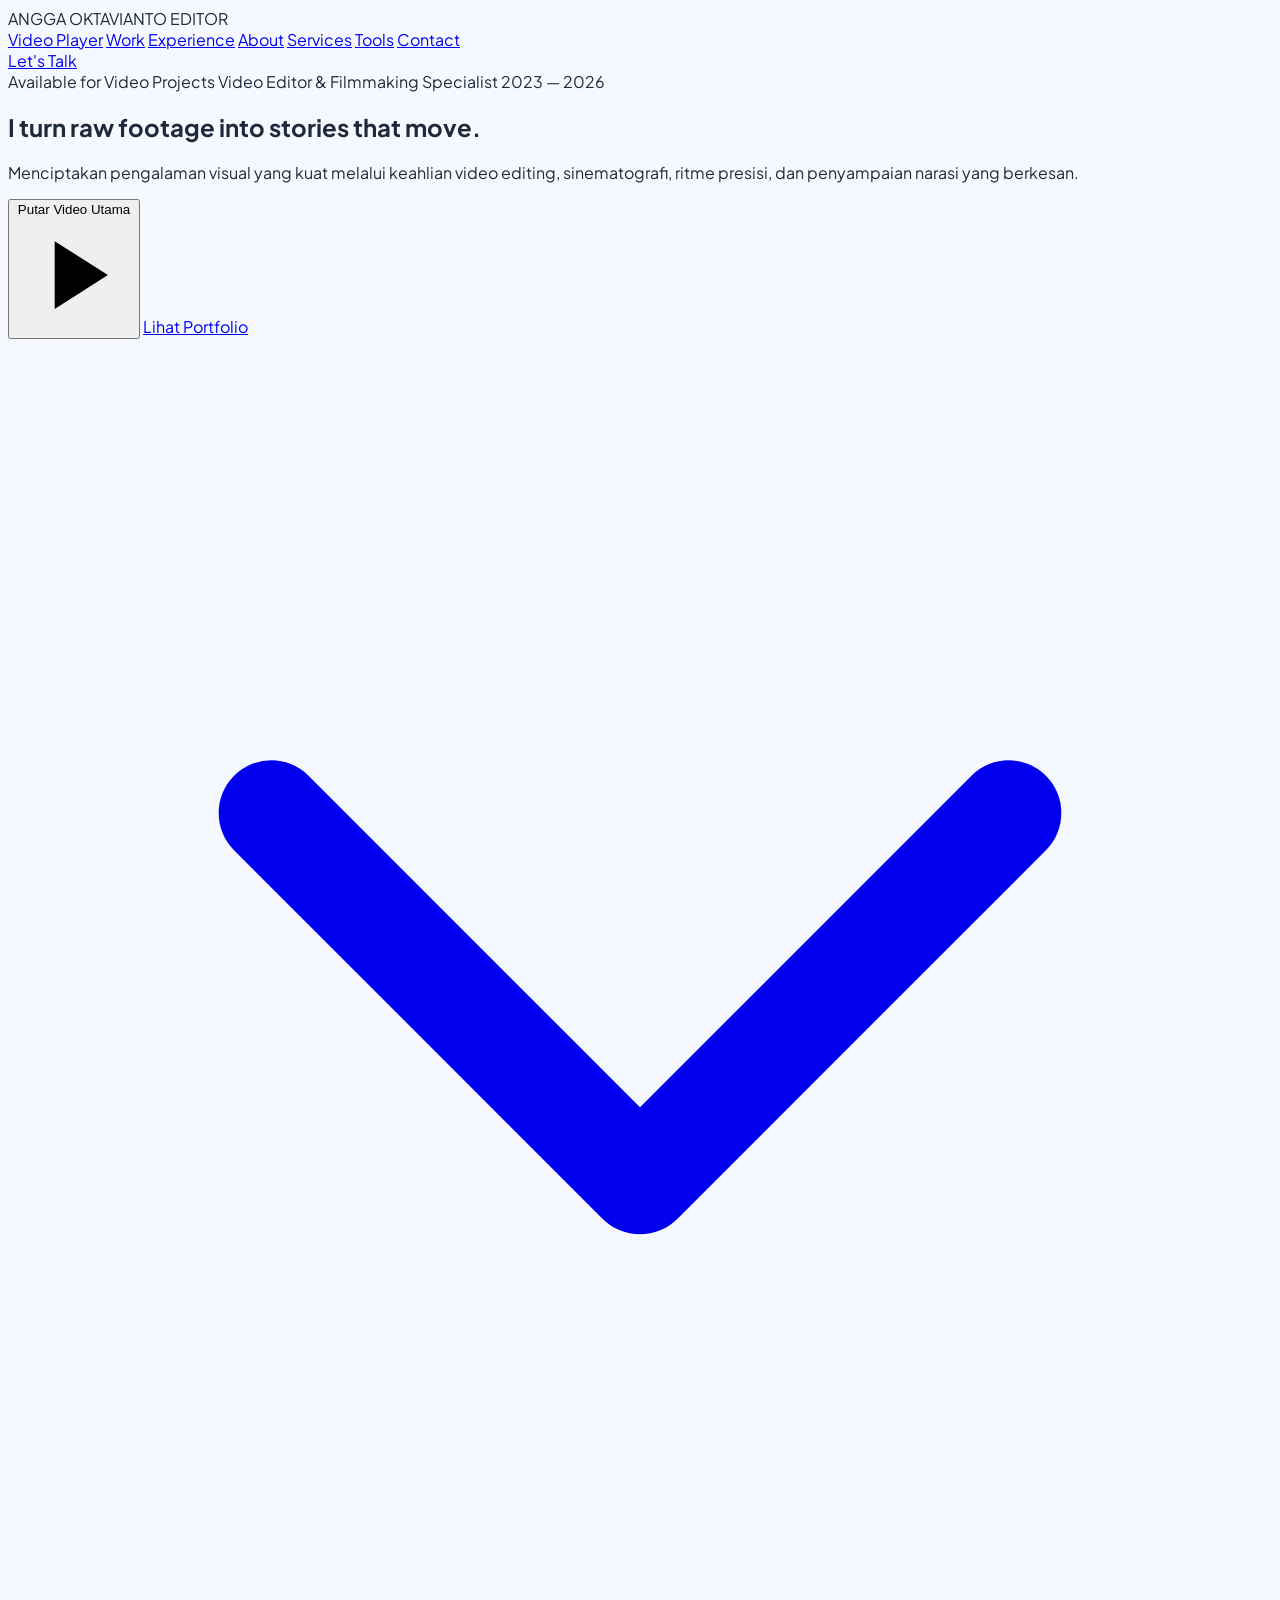
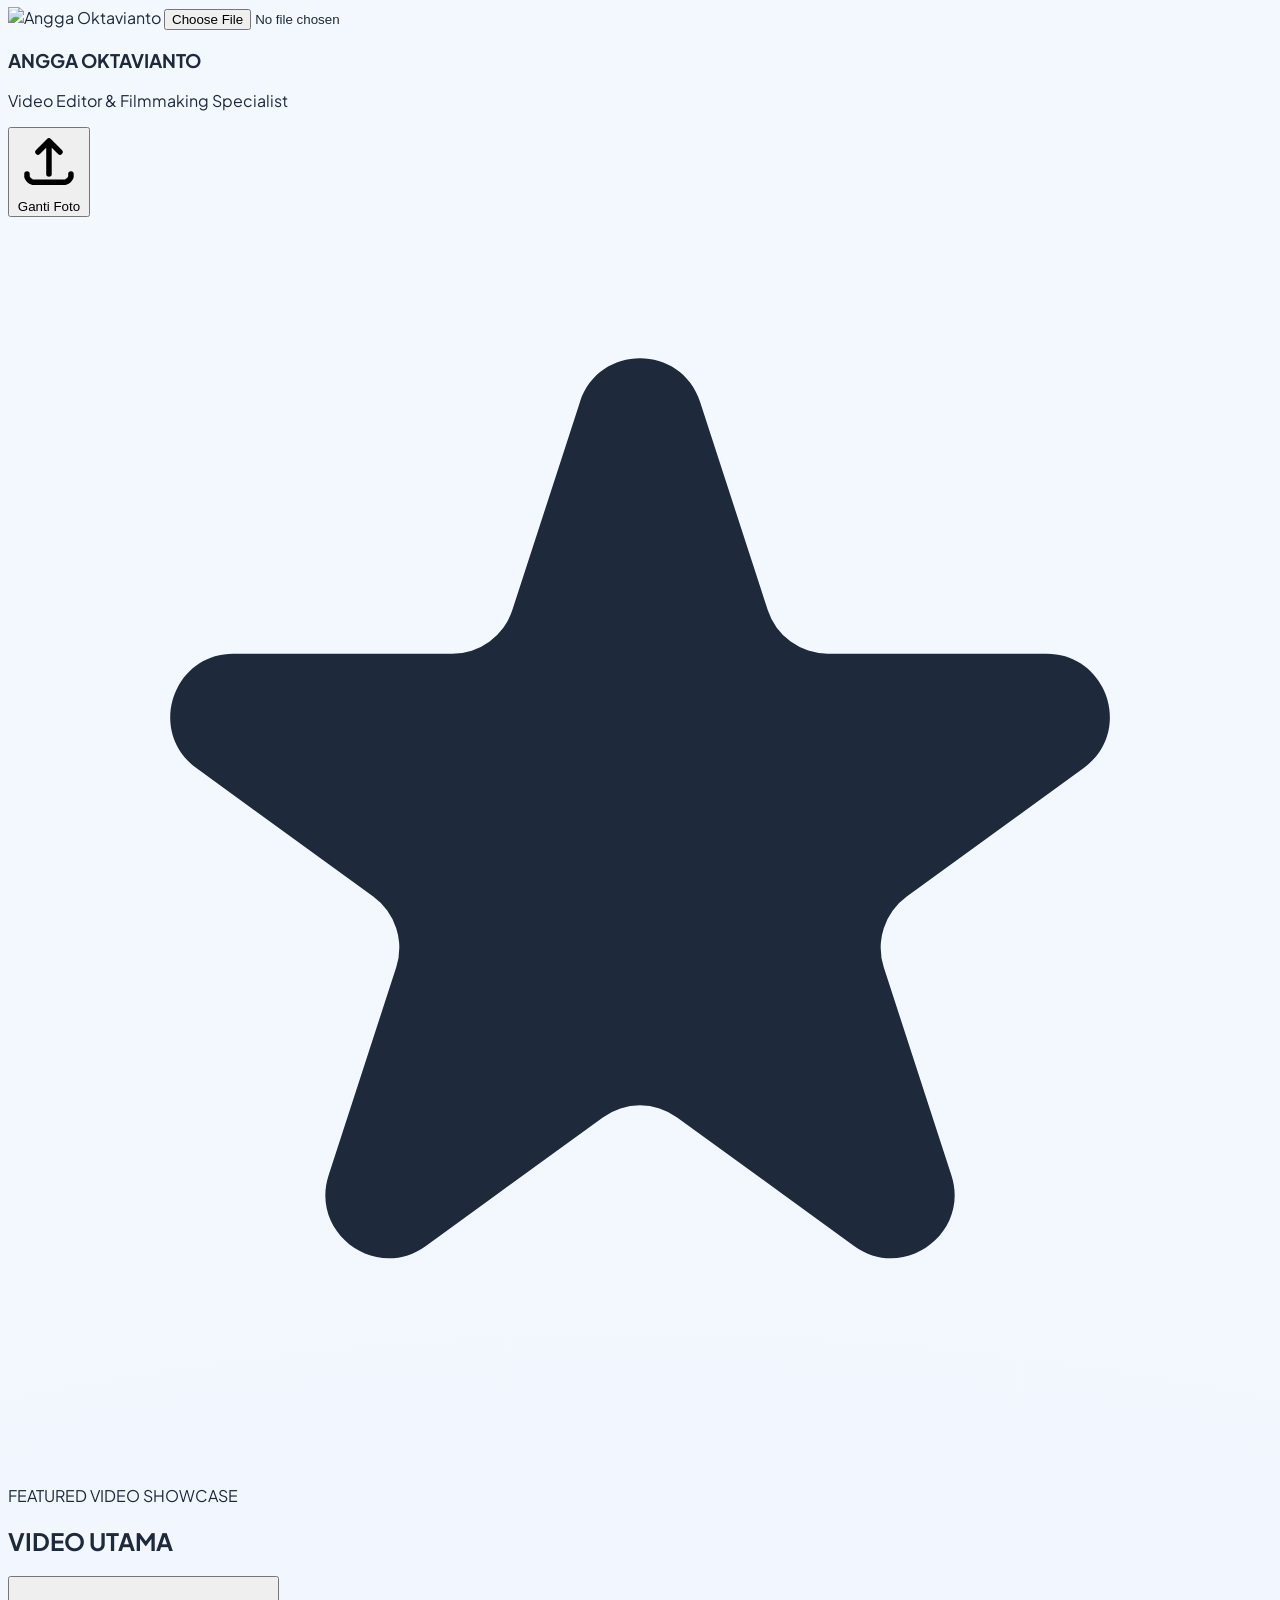
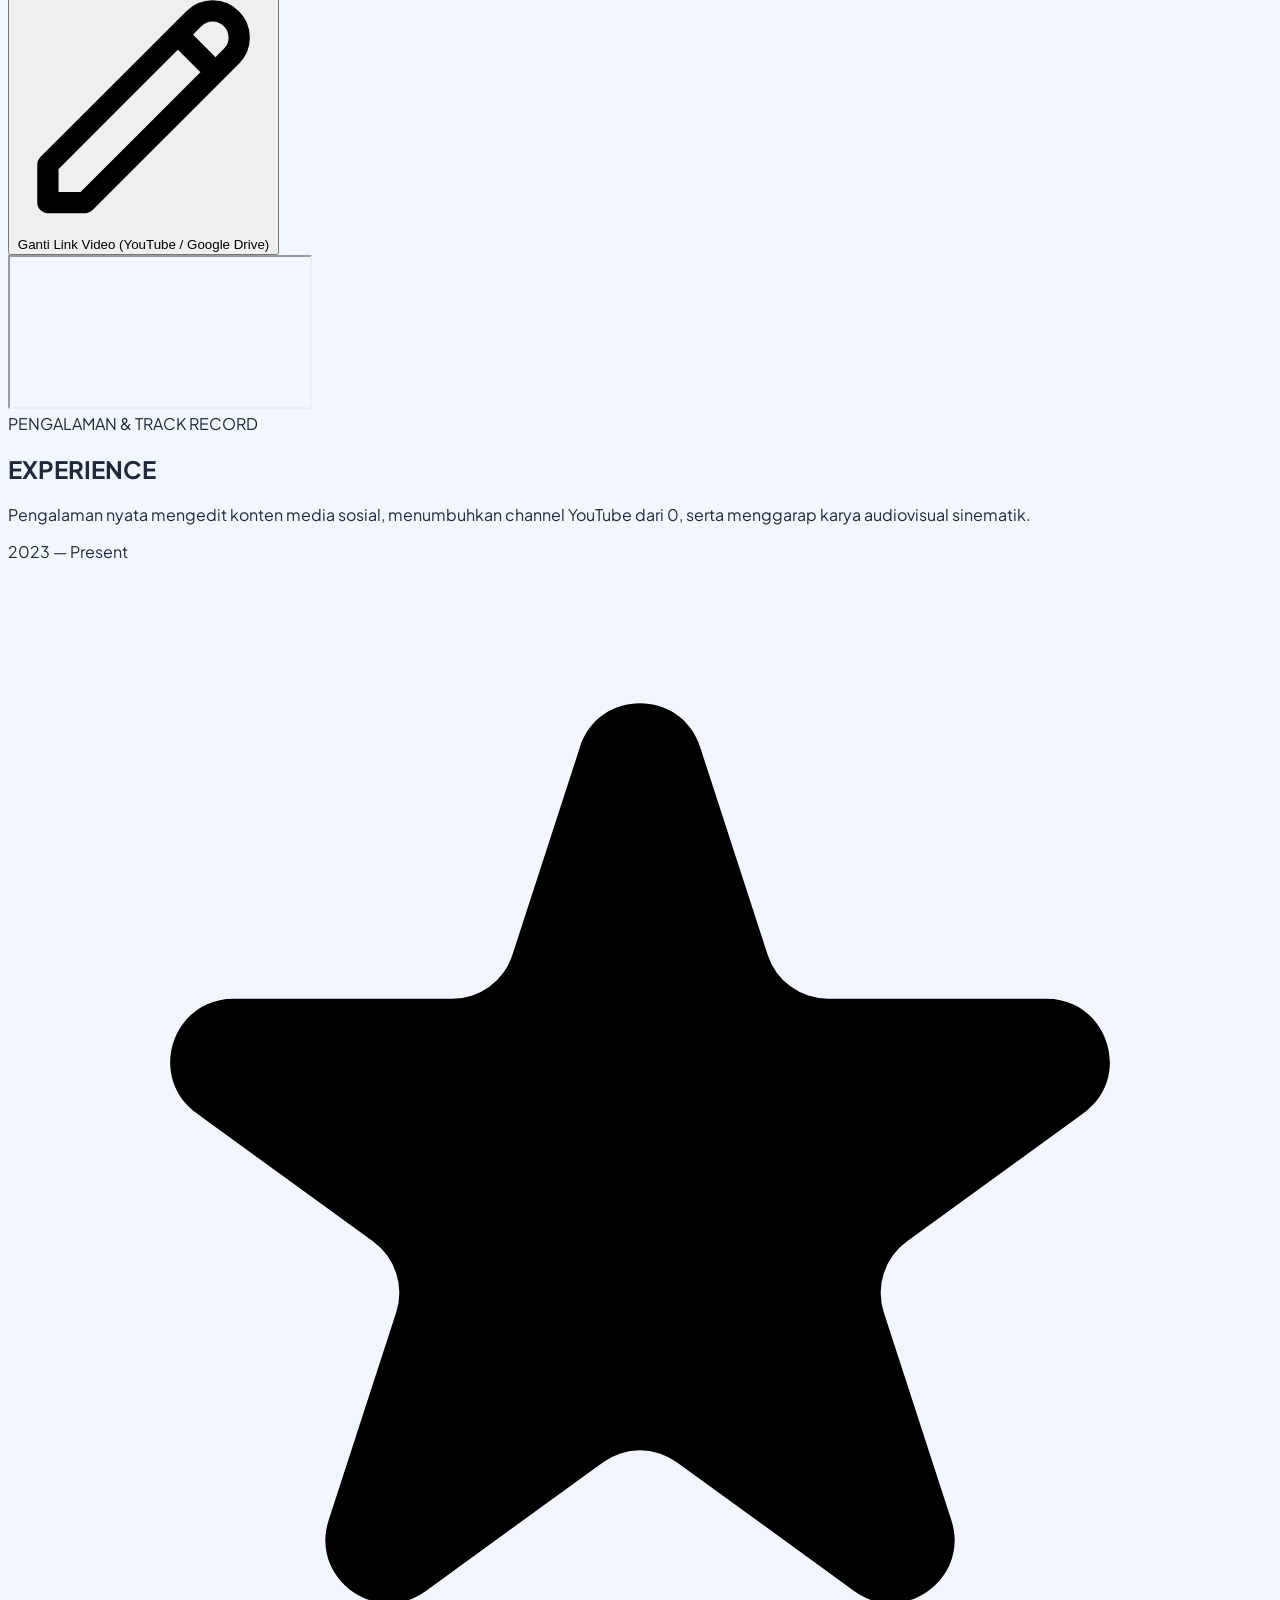
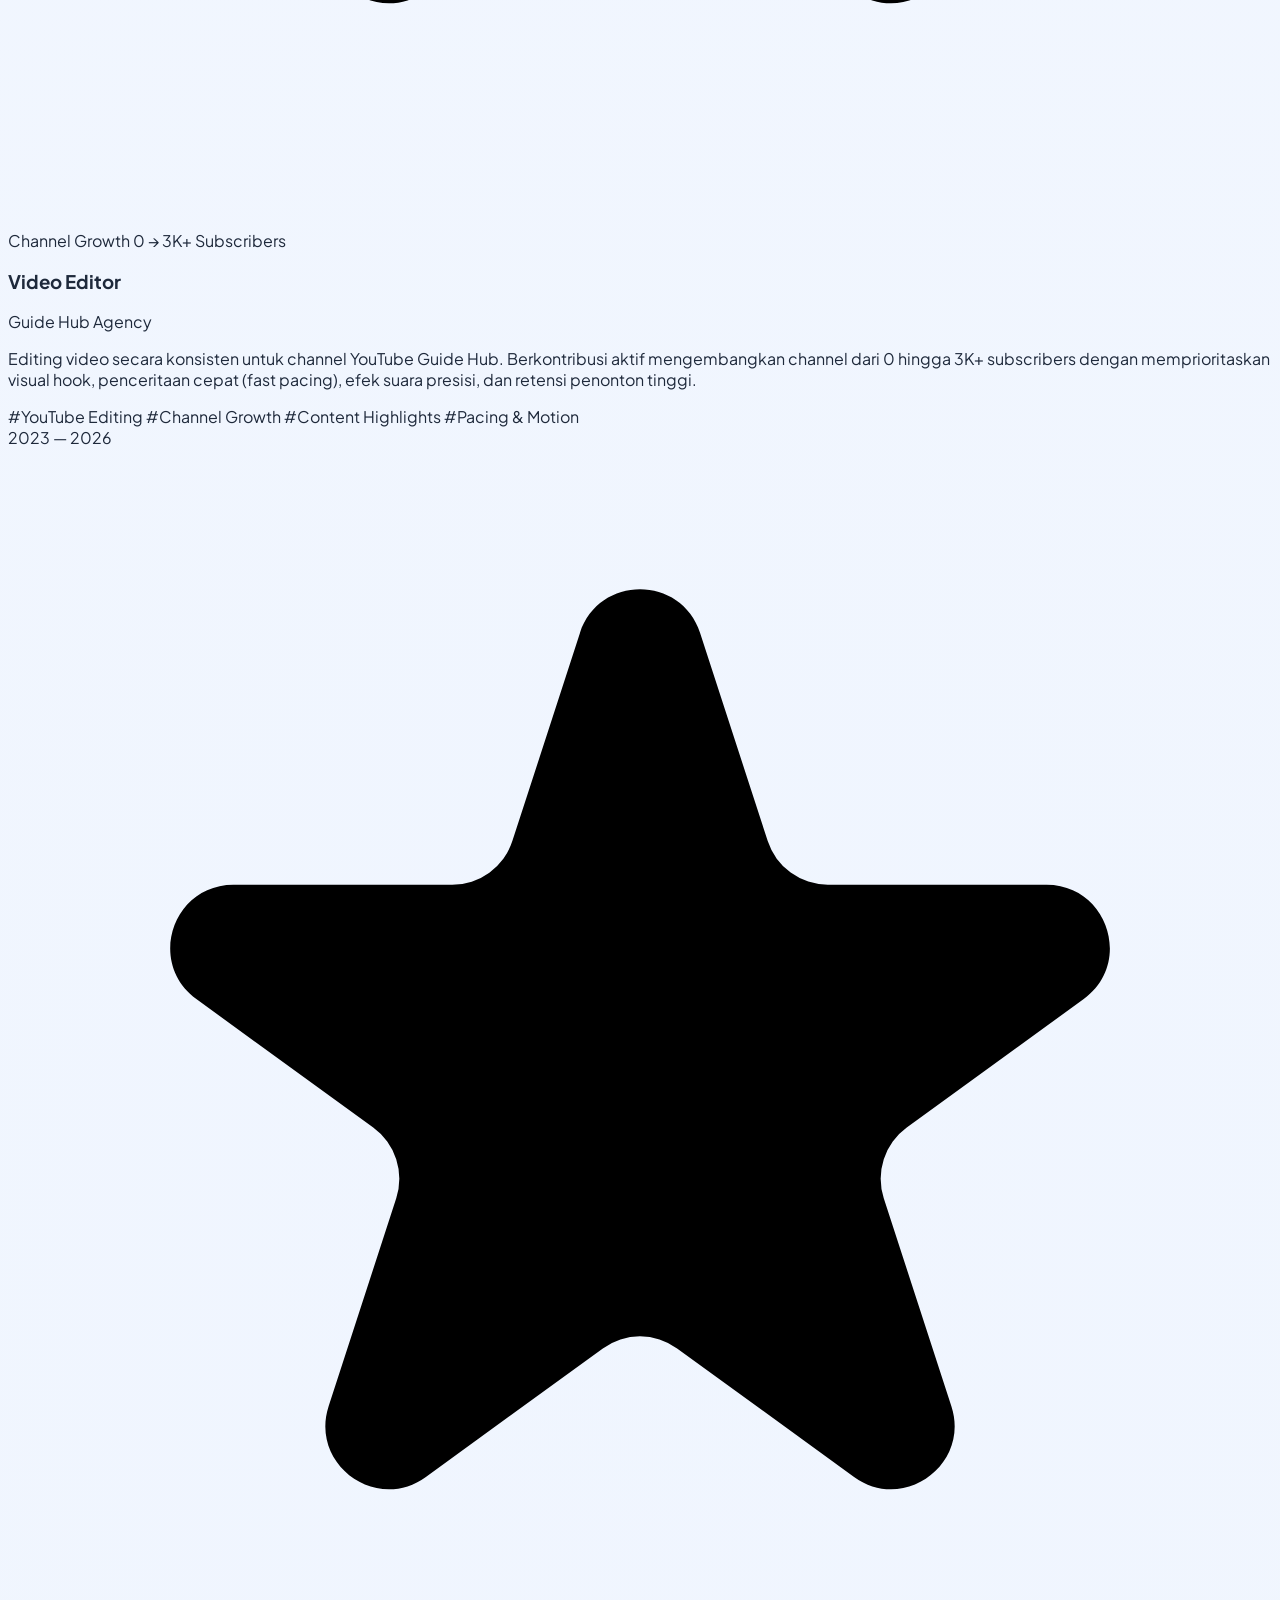
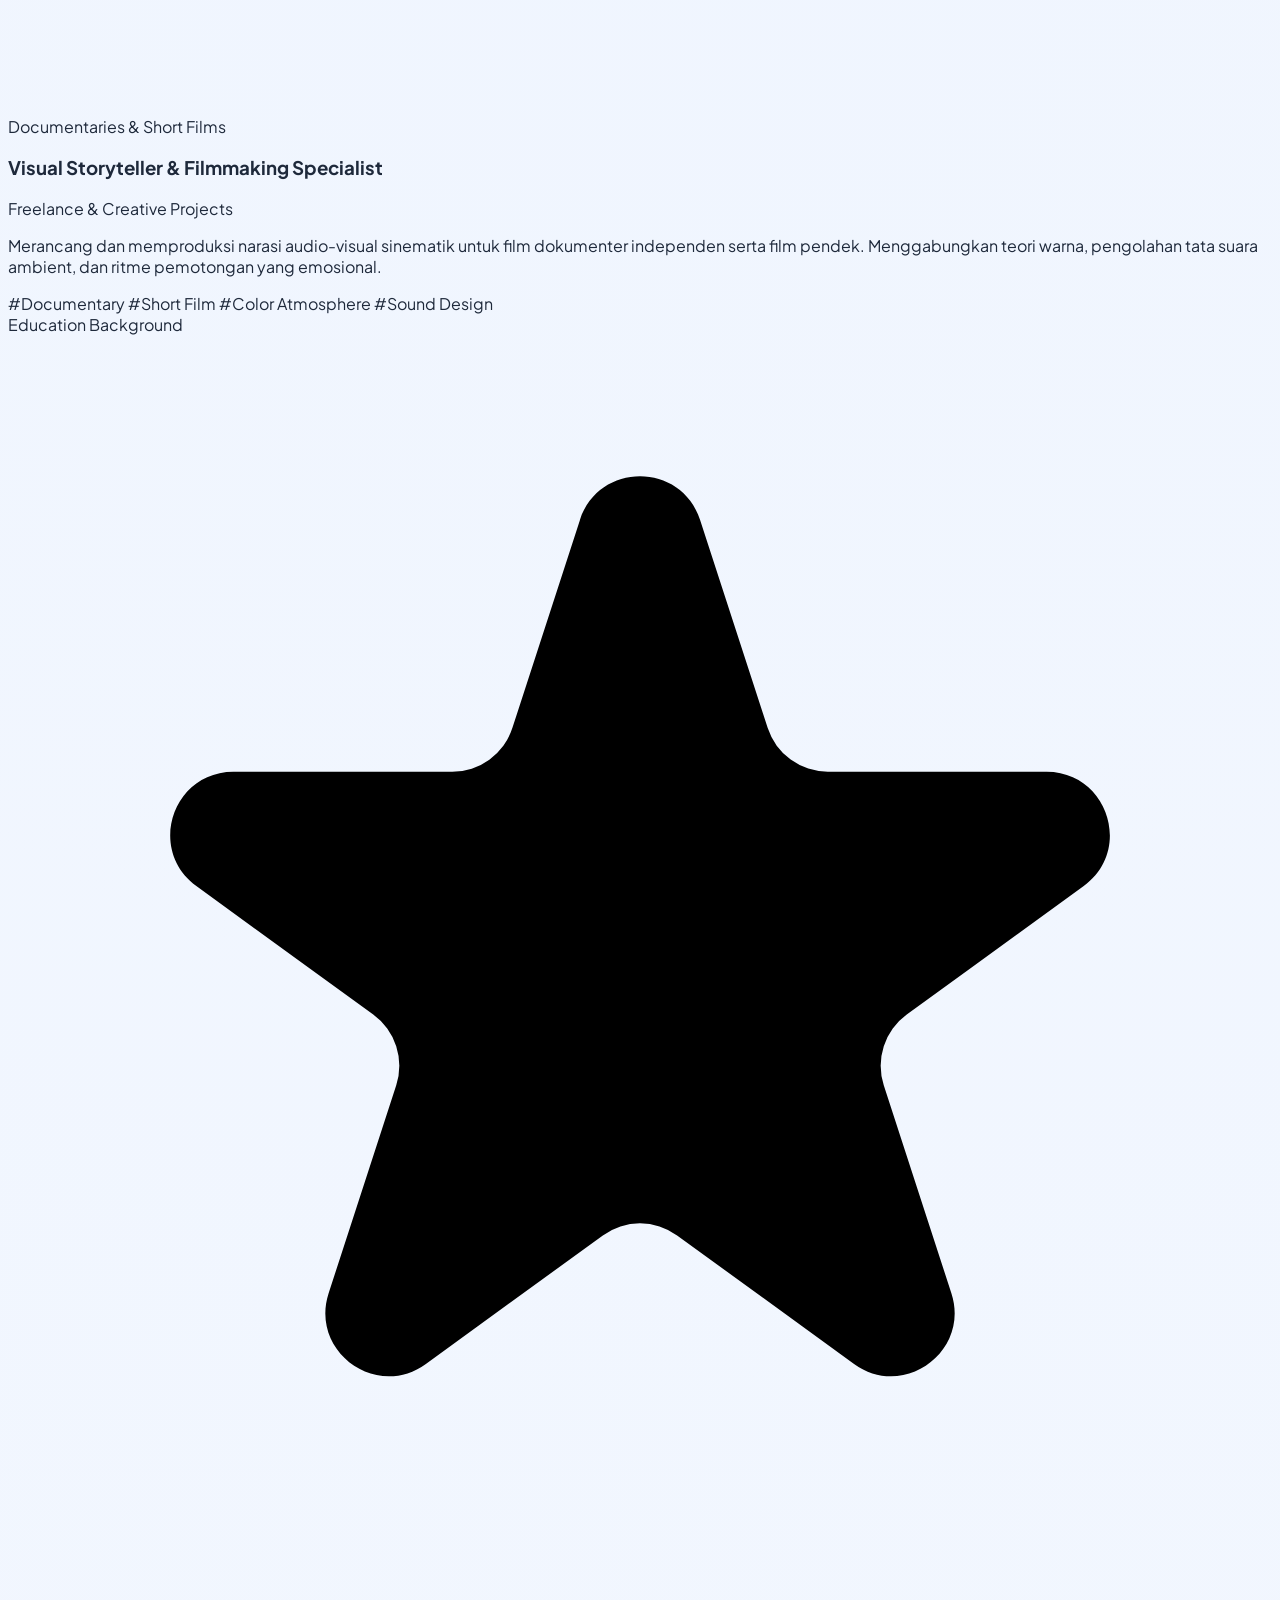
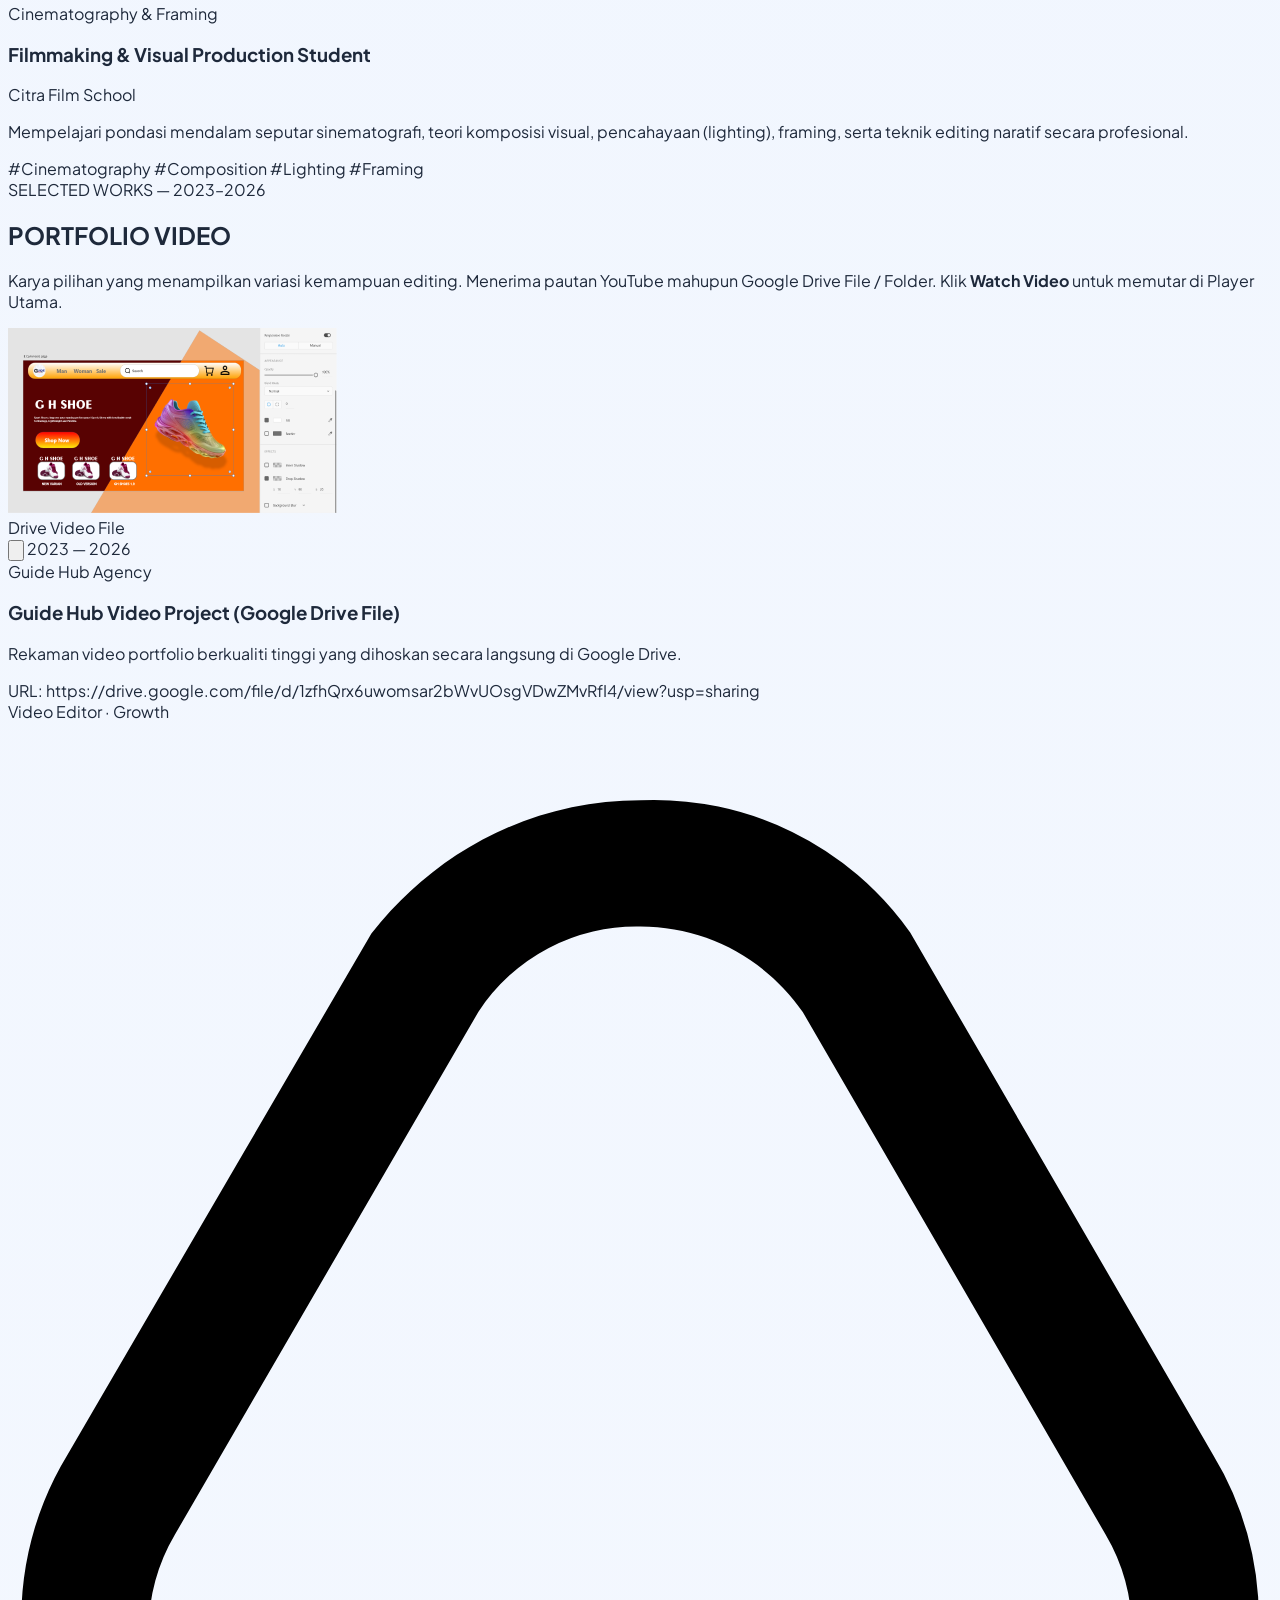
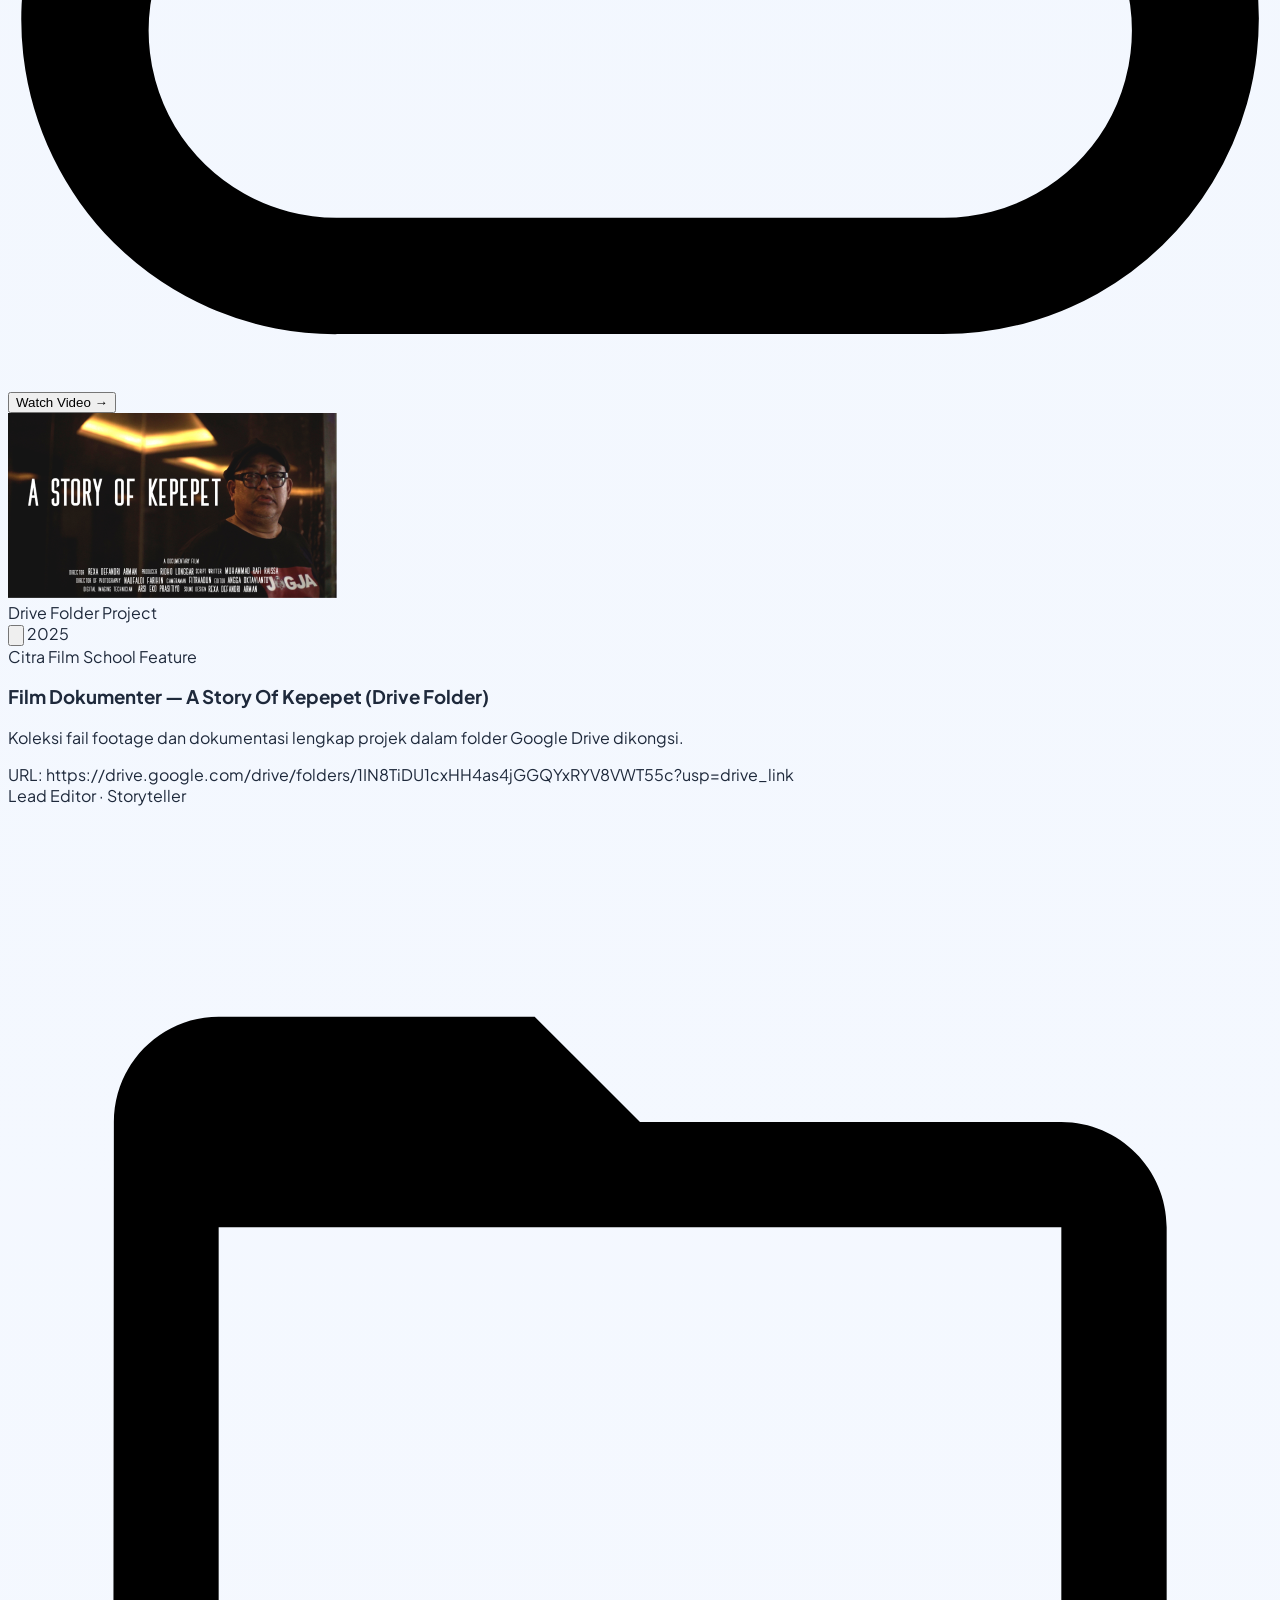
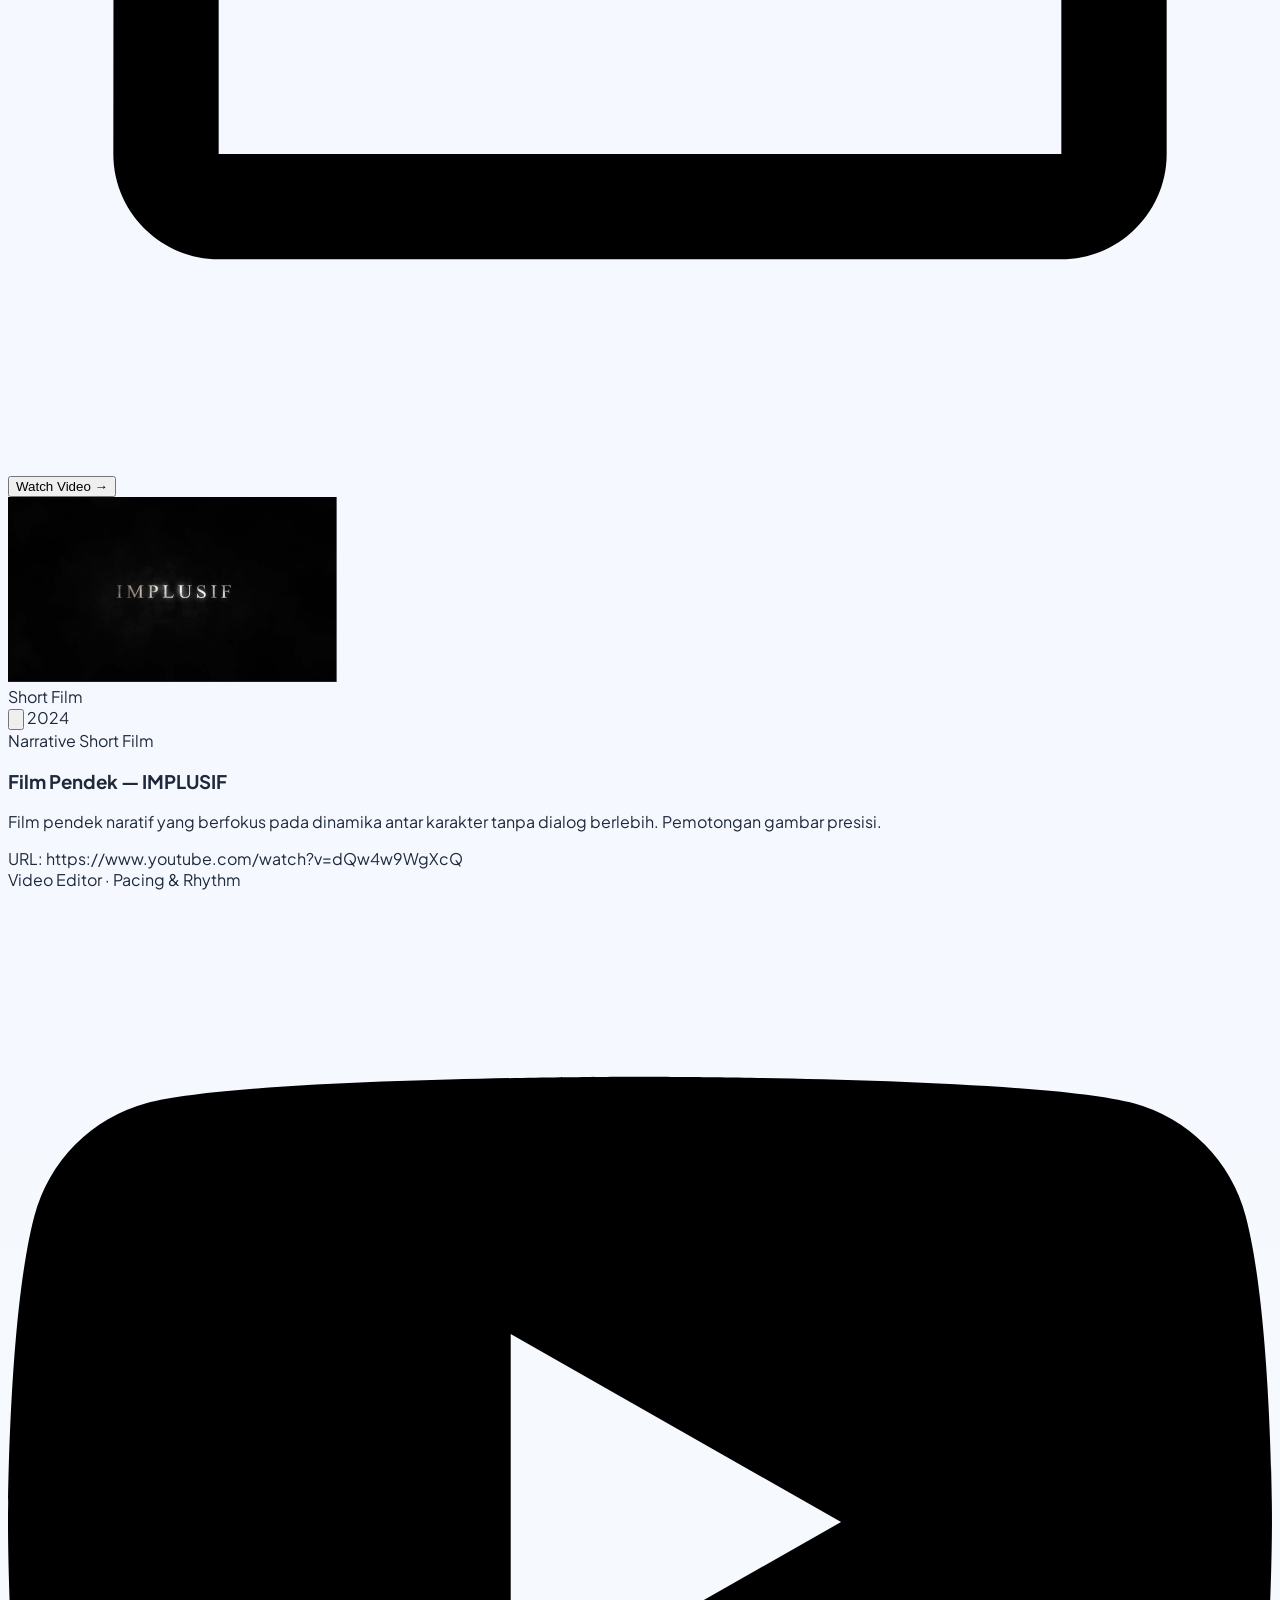
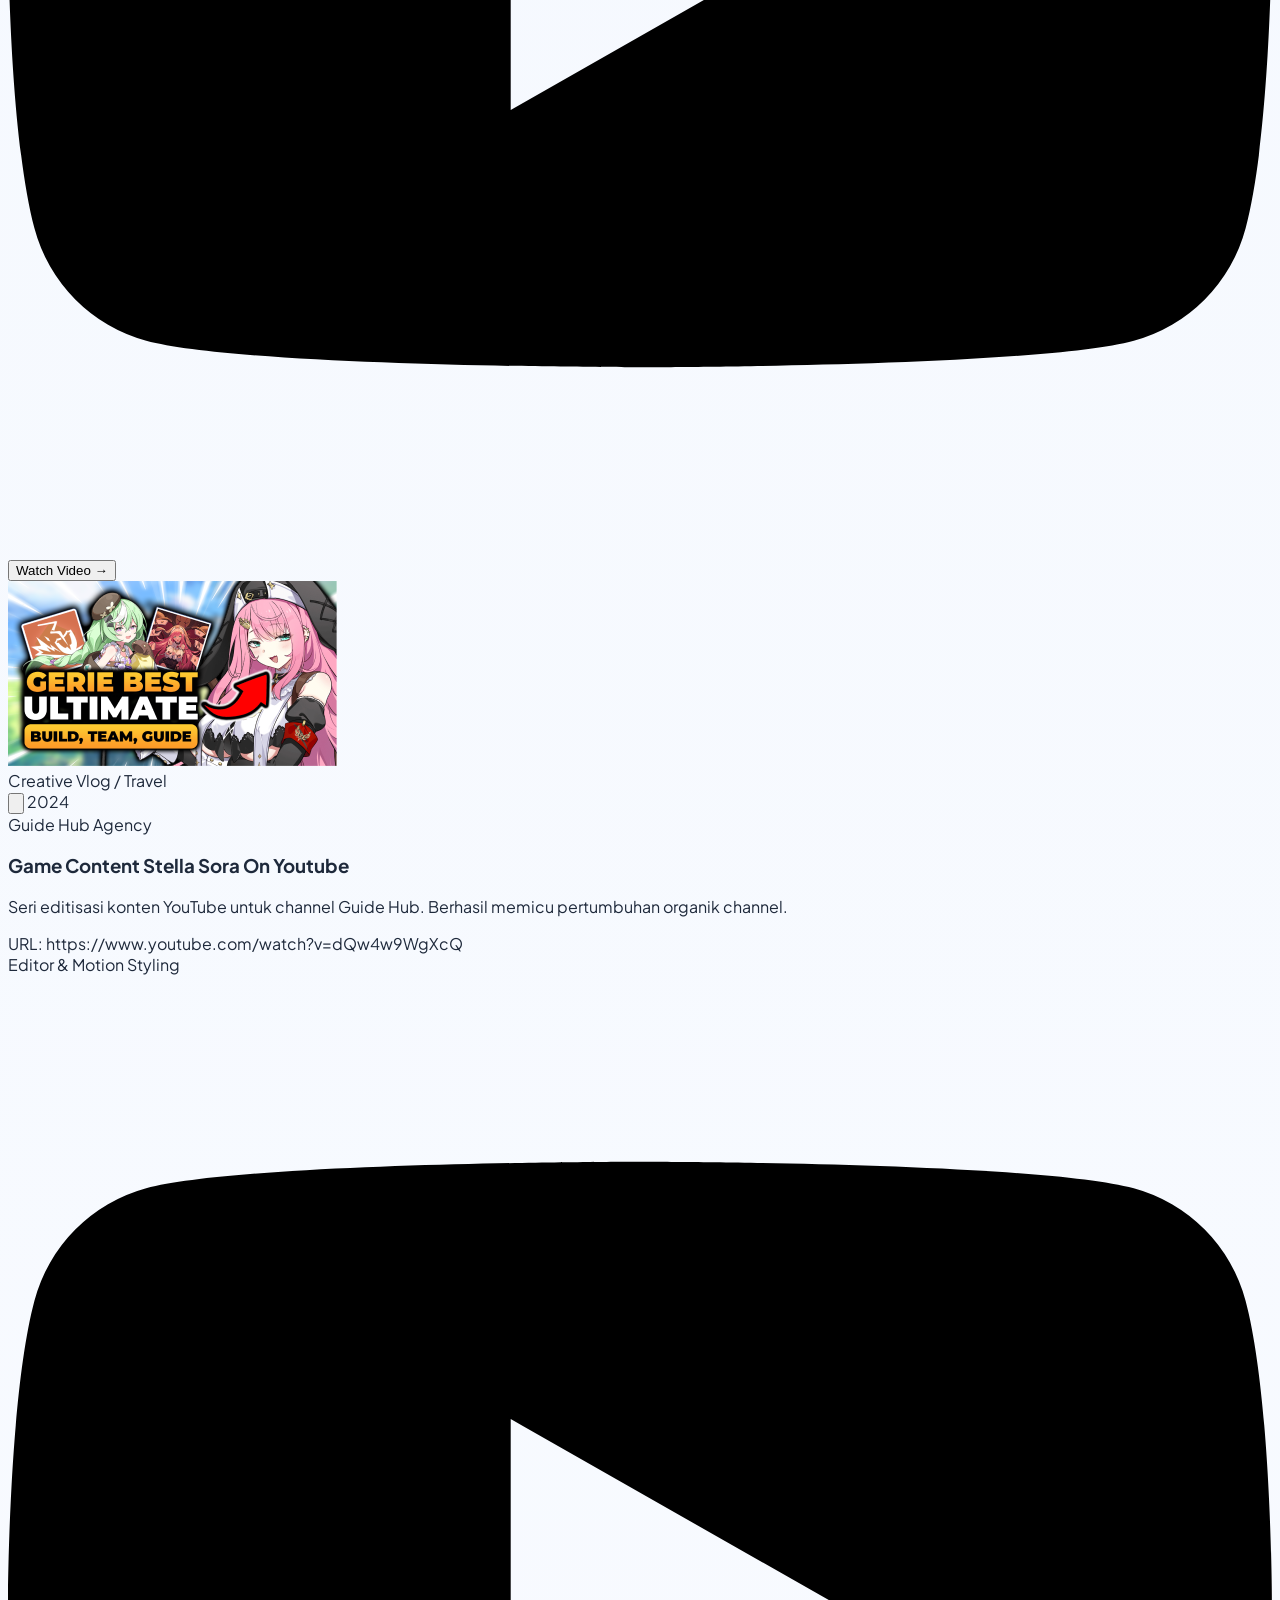
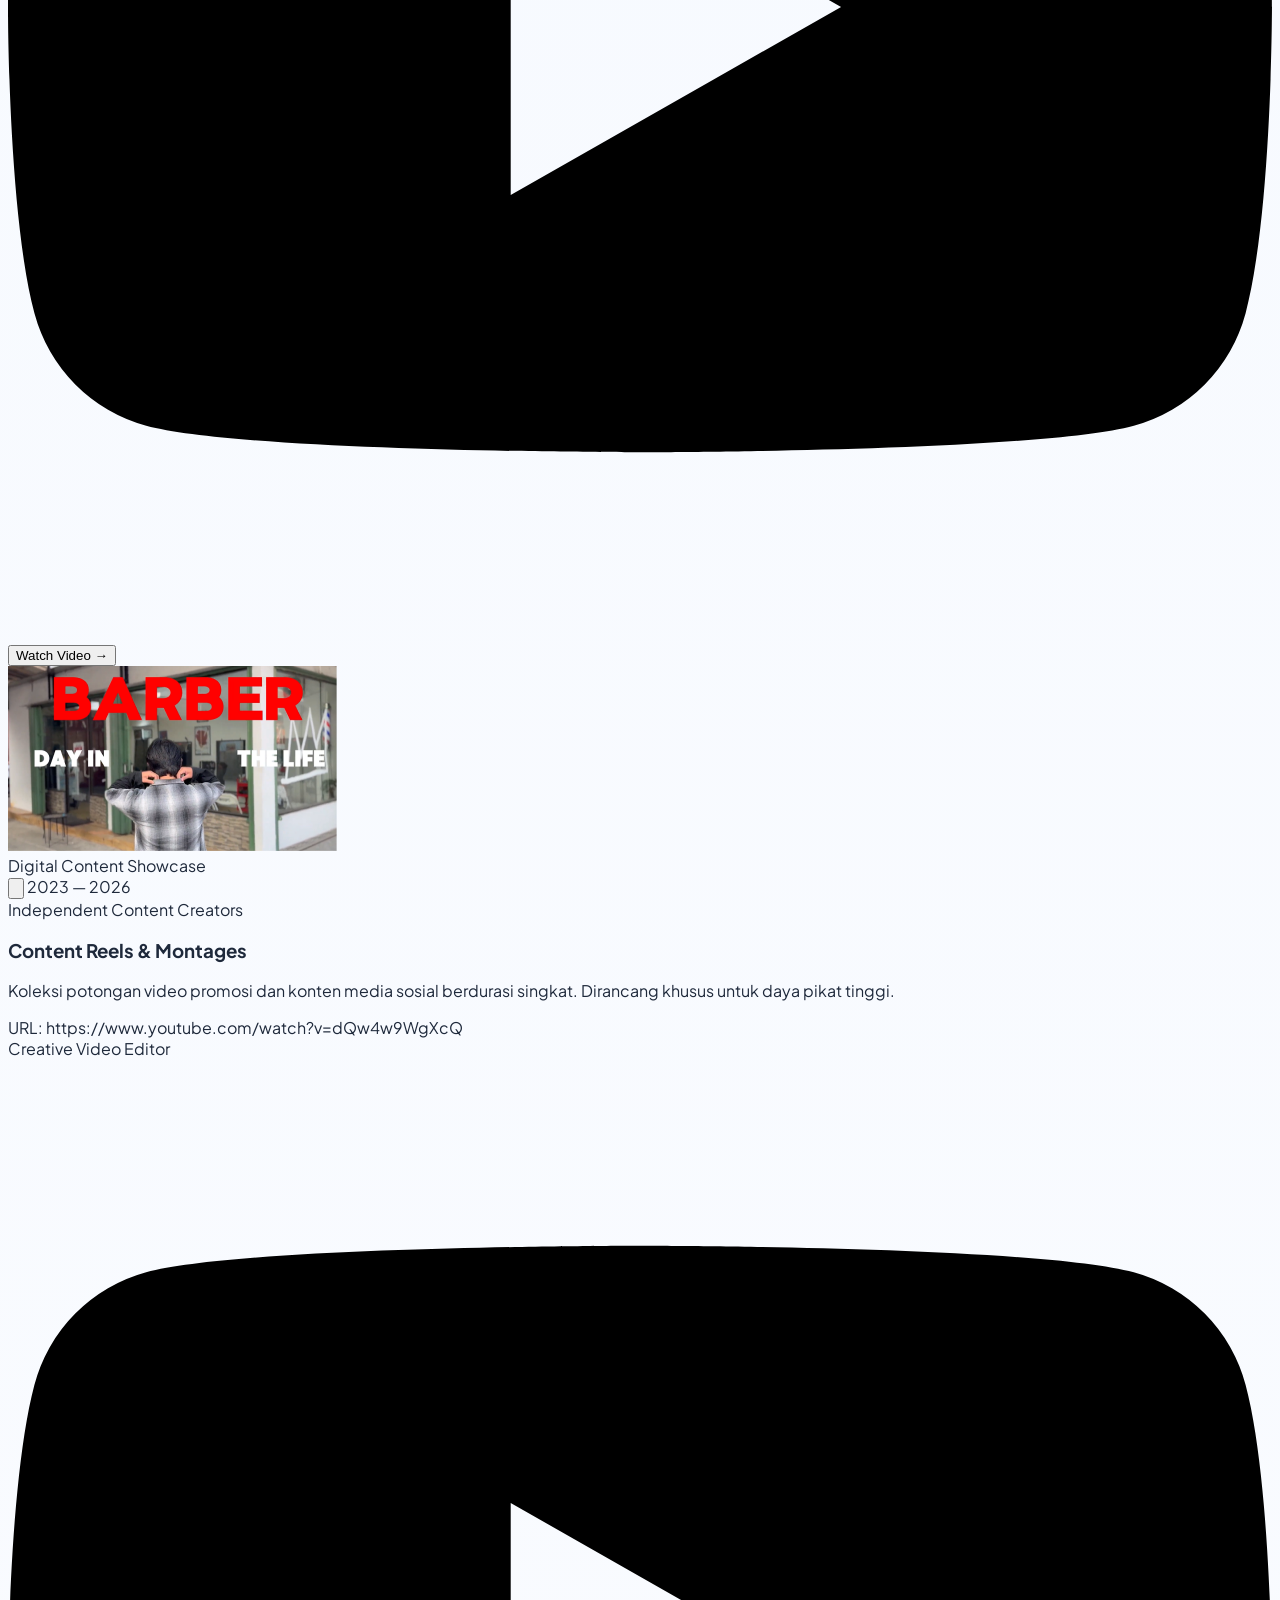
==== commit 033cf4da: "Add files via upload" ====
--- a/index.html
+++ b/index.html
@@ -1,1386 +1,1096 @@
 <!DOCTYPE html>
-<html lang="en">
+<html lang="id" class="scroll-smooth">
 <head>
-  <meta charset="UTF-8">
-  <meta http-equiv="X-UA-Compatible" content="IE=edge">
-  <meta name="viewport" content="width=device-width, initial-scale=1.0">
-  <link rel="stylesheet" href="./vars.css">
-  <link rel="stylesheet" href="./style.css">
-  
-  
-  <style>
-   a,
-   button,
-   input,
-   select,
-   h1,
-   h2,
-   h3,
-   h4,
-   h5,
-   * {
-       box-sizing: border-box;
-       margin: 0;
-       padding: 0;
-       border: none;
-       text-decoration: none;
-       background: none;
-   
-       -webkit-font-smoothing: antialiased;
-   }
-   
-   menu, ol, ul {
-       list-style-type: none;
-       margin: 0;
-       padding: 0;
-   }
-   </style>
-  <title>Document</title>
+    <meta charset="UTF-8">
+    <meta name="viewport" content="width=device-width, initial-scale=1.0">
+    <title>Angga Oktavianto — Video Editor & Filmmaking Specialist</title>
+    <!-- Tailwind CSS CDN -->
+    <script src="https://cdn.tailwindcss.com"></script>
+    <!-- Google Fonts: Plus Jakarta Sans -->
+    <link rel="preconnect" href="https://fonts.googleapis.com">
+    <link rel="preconnect" href="https://fonts.gstatic.com" crossorigin>
+    <link href="https://fonts.googleapis.com/css2?family=Plus+Jakarta+Sans:wght@400;500;600;700;800&display=swap" rel="stylesheet">
+    <script>
+        tailwind.config = {
+            theme: {
+                extend: {
+                    fontFamily: {
+                        sans: ['"Plus Jakarta Sans"', 'sans-serif'],
+                    },
+                    colors: {
+                        brand: {
+                            blue: '#2563eb',
+                            lightBlue: '#eff6ff',
+                            dark: '#0f172a',
+                            grayBg: '#f8fafc',
+                            cardBorder: '#e2e8f0',
+                            accent: '#3b82f6'
+                        }
+                    }
+                }
+            }
+        }
+    </script>
+    <style>
+        body {
+            font-family: 'Plus Jakarta Sans', sans-serif;
+            background-color: #f9fafb;
+            color: #1e293b;
+        }
+        .glow-subtle {
+            background: radial-gradient(circle at 50% 20%, rgba(59, 130, 246, 0.08) 0%, rgba(255, 255, 255, 0) 70%);
+        }
+        .card-hover {
+            transition: all 0.3s cubic-bezier(0.4, 0, 0.2, 1);
+        }
+        .card-hover:hover {
+            transform: translateY(-4px);
+            box-shadow: 0 12px 24px -10px rgba(0, 0, 0, 0.08);
+        }
+    </style>
 </head>
-<body>
-  <div class="_1920-w-light">
-    <div class="image-clip">
-      <img class="component-1" src="component-10.svg" />
+<body class="bg-[#f9fafb] text-slate-800 antialiased selection:bg-blue-500 selection:text-white glow-subtle min-h-screen">
+
+    <!-- ================= NAVBAR ================= -->
+    <header class="fixed top-0 left-0 right-0 z-50 py-4 px-4 sm:px-8 bg-white/80 backdrop-blur-md border-b border-slate-100 transition-all">
+        <div class="max-w-7xl mx-auto flex items-center justify-between gap-4">
+            
+            <!-- Logo & Badge -->
+            <div class="flex items-center gap-2">
+                <div class="inline-flex items-center gap-2 px-3.5 py-1.5 rounded-full bg-slate-100/80 border border-slate-200 text-xs font-bold text-slate-900 tracking-tight">
+                    <span class="w-2 h-2 rounded-full bg-emerald-500 animate-pulse"></span>
+                    <span>ANGGA OKTAVIANTO</span>
+                    <span class="text-[10px] font-semibold text-blue-600 bg-blue-50 px-1.5 py-0.5 rounded border border-blue-200 uppercase">EDITOR</span>
+                </div>
+            </div>
+
+            <!-- Center Navigation Bar -->
+            <nav class="hidden md:flex items-center gap-1 bg-slate-100/70 p-1.5 rounded-full border border-slate-200/80 text-xs font-semibold text-slate-600 shadow-inner">
+                <a href="#video-player" class="px-3.5 py-1.5 rounded-full hover:text-blue-600 hover:bg-white transition-all">Video Player</a>
+                <a href="#work" class="px-3.5 py-1.5 rounded-full hover:text-blue-600 hover:bg-white transition-all">Work</a>
+                <a href="#experience" class="px-3.5 py-1.5 rounded-full hover:text-blue-600 hover:bg-white transition-all">Experience</a>
+                <a href="#about" class="px-3.5 py-1.5 rounded-full hover:text-blue-600 hover:bg-white transition-all">About</a>
+                <a href="#services" class="px-3.5 py-1.5 rounded-full hover:text-blue-600 hover:bg-white transition-all">Services</a>
+                <a href="#tools" class="px-3.5 py-1.5 rounded-full hover:text-blue-600 hover:bg-white transition-all">Tools</a>
+                <a href="#contact" class="px-3.5 py-1.5 rounded-full hover:text-blue-600 hover:bg-white transition-all">Contact</a>
+            </nav>
+
+            <!-- Action Button -->
+            <div class="flex items-center gap-2">
+                <a href="#contact" class="px-5 py-2 rounded-full bg-blue-600 hover:bg-blue-700 text-white font-semibold text-xs transition-all shadow-md shadow-blue-500/20 active:scale-95">
+                    Let's Talk
+                </a>
+            </div>
+        </div>
+    </header>
+
+    <!-- SPACER FOR FIXED NAVBAR -->
+    <div class="h-24"></div>
+
+    <!-- ================= HERO SECTION ================= -->
+    <section class="max-w-7xl mx-auto px-4 sm:px-8 py-10 md:py-16">
+        <div class="grid grid-cols-1 lg:grid-cols-12 gap-12 items-center">
+            
+            <!-- Hero Left Content -->
+            <div class="lg:col-span-7 space-y-6">
+                
+                <!-- Status Pills -->
+                <div class="flex flex-wrap items-center gap-2 text-xs font-semibold">
+                    <span class="inline-flex items-center gap-2 px-3 py-1.5 rounded-full bg-emerald-50 text-emerald-700 border border-emerald-200">
+                        <span class="w-2 h-2 rounded-full bg-emerald-500"></span>
+                        Available for Video Projects
+                    </span>
+                    <span class="px-3 py-1.5 rounded-full bg-blue-50 text-blue-700 border border-blue-200">
+                        Video Editor &amp; Filmmaking Specialist
+                    </span>
+                    <span class="px-3 py-1.5 rounded-full bg-slate-100 text-slate-600 border border-slate-200">
+                        2023 — 2026
+                    </span>
+                </div>
+
+                <!-- Main Title -->
+                <h1 class="text-4xl sm:text-5xl lg:text-6xl font-extrabold tracking-tight text-slate-900 leading-[1.15]">
+                    I turn raw footage into <span class="text-slate-900">stories that move.</span>
+                </h1>
+
+                <!-- Subtitle -->
+                <p class="text-slate-600 text-base sm:text-lg leading-relaxed max-w-2xl">
+                    Menciptakan pengalaman visual yang kuat melalui keahlian video editing, sinematografi, ritme presisi, dan penyampaian narasi yang berkesan.
+                </p>
+
+                <!-- Hero Buttons -->
+                <div class="flex flex-wrap items-center gap-3 pt-2">
+                    <button onclick="scrollToVideo()" class="inline-flex items-center gap-2.5 px-6 py-3.5 rounded-full bg-blue-600 hover:bg-blue-700 text-white font-bold text-sm transition-all shadow-lg shadow-blue-600/25 active:scale-95">
+                        Putar Video Utama
+                        <svg class="w-4 h-4 fill-current" viewBox="0 0 24 24"><path d="M8 5v14l11-7z"/></svg>
+                    </button>
+                    
+                    <a href="#work" class="inline-flex items-center gap-2 px-6 py-3.5 rounded-full bg-white hover:bg-slate-50 text-slate-700 font-bold text-sm border border-slate-200 transition-all active:scale-95 shadow-sm">
+                        Lihat Portfolio
+                        <svg class="w-4 h-4 text-slate-500" fill="none" stroke="currentColor" viewBox="0 0 24 24"><path stroke-linecap="round" stroke-linejoin="round" stroke-width="2" d="M19 9l-7 7-7-7"/></svg>
+                    </a>
+                </div>
+            </div>
+
+            <!-- Hero Right Card Profile -->
+            <div class="lg:col-span-5 flex justify-center">
+                <div class="relative w-full max-w-sm bg-white p-3 rounded-3xl border border-slate-200/90 shadow-xl shadow-slate-200/50">
+                    <div class="relative rounded-2xl overflow-hidden aspect-[4/5] bg-slate-900">
+                        <!-- Profile Image -->
+                        <img id="hero-img" src="Gemini_Generated_Image_mcwbjxmcwbjxmcwb.jpg" alt="Angga Oktavianto" class="w-full h-full object-cover object-top filter brightness-100">
+                        
+                        <!-- Input muat naik foto profil (tersembunyi) -->
+                        <input type="file" id="hero-img-input" accept="image/*" class="hidden" onchange="handleImageUpload(event, 'hero-img')">
+
+                        <!-- Overlay gradient -->
+                        <div class="absolute inset-0 bg-gradient-to-t from-slate-950/80 via-transparent to-transparent"></div>
+
+                        <!-- Card Bottom Badge -->
+                        <div class="absolute bottom-3 left-3 right-3 bg-white/95 backdrop-blur-md p-3.5 rounded-xl border border-white/40 shadow-lg flex items-center justify-between">
+                            <div>
+                                <h3 class="text-xs font-bold text-slate-900 uppercase tracking-wide">ANGGA OKTAVIANTO</h3>
+                                <p class="text-[11px] font-medium text-slate-600">Video Editor &amp; Filmmaking Specialist</p>
+                            </div>
+                            <button onclick="document.getElementById('hero-img-input').click()" title="Unggah / Impor Foto Profil Sendiri" class="p-2 rounded-xl bg-blue-600 hover:bg-blue-700 text-white transition-all shadow-md flex items-center gap-1.5 text-xs font-bold">
+                                <svg class="w-3.5 h-3.5" fill="none" stroke="currentColor" viewBox="0 0 24 24"><path stroke-linecap="round" stroke-linejoin="round" stroke-width="2" d="M4 16v1a3 3 0 002 2h12a3 3 0 002-2v-1M16 8l-4-4m0 0L8 8m4-4v12"/></svg>
+                                <span>Ganti Foto</span>
+                            </button>
+                        </div>
+                    </div>
+                </div>
+            </div>
+
+        </div>
+    </section>
+
+    <!-- ================= FEATURED VIDEO SHOWCASE ================= -->
+    <section id="video-player" class="max-w-7xl mx-auto px-4 sm:px-8 py-16">
+        <div class="space-y-4">
+            
+            <!-- Section Header -->
+            <div class="flex flex-col sm:flex-row sm:items-center justify-between gap-4">
+                <div>
+                    <span class="text-xs font-bold tracking-wider text-blue-600 uppercase flex items-center gap-1.5">
+                        <svg class="w-3.5 h-3.5" fill="currentColor" viewBox="0 0 20 20"><path d="M9.049 2.927c.3-.921 1.603-.921 1.902 0l1.07 3.292a1 1 0 00.95.69h3.462c.969 0 1.371 1.24.588 1.81l-2.8 2.034a1 1 0 00-.364 1.118l1.07 3.292c.3.921-.755 1.688-1.54 1.118l-2.8-2.034a1 1 0 00-1.175 0l-2.8 2.034c-.784.57-1.838-.197-1.539-1.118l1.07-3.292a1 1 0 00-.364-1.118L2.98 8.72c-.783-.57-.38-1.81.588-1.81h3.461a1 1 0 00.951-.69l1.07-3.292z"/></svg>
+                        FEATURED VIDEO SHOWCASE
+                    </span>
+                    <h2 id="now-playing-title" class="text-3xl font-extrabold text-slate-900 tracking-tight mt-1">VIDEO UTAMA</h2>
+                </div>
+
+                <!-- Custom Link Edit Button -->
+                <button onclick="openVideoModal('main')" class="inline-flex items-center gap-2 px-4 py-2 rounded-full bg-slate-100 hover:bg-slate-200 text-slate-700 font-semibold text-xs border border-slate-300/80 transition-all">
+                    <svg class="w-3.5 h-3.5 text-slate-500" fill="none" stroke="currentColor" viewBox="0 0 24 24"><path stroke-linecap="round" stroke-linejoin="round" stroke-width="2" d="M15.232 5.232l3.536 3.536m-2.036-5.036a2.5 2.5 0 113.536 3.536L6.5 21.036H3v-3.572L16.732 3.732z"/></svg>
+                    Ganti Link Video (YouTube / Google Drive)
+                </button>
+            </div>
+
+            <!-- Video Player Box Frame -->
+            <div class="relative bg-slate-900 rounded-3xl p-2 border border-slate-200 shadow-2xl overflow-hidden group">
+                <div class="relative w-full aspect-video rounded-2xl overflow-hidden bg-black flex items-center justify-center">
+                    
+                    <!-- Dynamic Iframe / Video Player (Mendukung YouTube & Google Drive) -->
+                    <iframe id="main-video-iframe" class="w-full h-full border-0" src="https://drive.google.com/file/d/1zfhQrx6uwomsar2bWvUOsgVDwZMvRfI4/preview" title="Featured Video" allow="accelerometer; autoplay; clipboard-write; encrypted-media; gyroscope; picture-in-picture" allowfullscreen></iframe>
+
+                </div>
+            </div>
+
+        </div>
+    </section>
+
+    <!-- ================= EXPERIENCE SECTION ================= -->
+    <section id="experience" class="max-w-7xl mx-auto px-4 sm:px-8 py-16">
+        <div class="space-y-8">
+            
+            <!-- Section Header -->
+            <div class="grid grid-cols-1 lg:grid-cols-12 gap-6 items-end">
+                <div class="lg:col-span-7">
+                    <span class="text-xs font-bold tracking-wider text-blue-600 uppercase">PENGALAMAN &amp; TRACK RECORD</span>
+                    <h2 class="text-3xl sm:text-4xl font-extrabold text-slate-900 tracking-tight mt-1">EXPERIENCE</h2>
+                </div>
+                <div class="lg:col-span-5">
+                    <p class="text-sm text-slate-600 leading-relaxed">
+                        Pengalaman nyata mengedit konten media sosial, menumbuhkan channel YouTube dari 0, serta menggarap karya audiovisual sinematik.
+                    </p>
+                </div>
+            </div>
+
+            <!-- Experience Cards Container -->
+            <div class="space-y-6">
+                
+                <!-- Experience Item 1 -->
+                <div class="bg-white p-6 sm:p-8 rounded-3xl border border-slate-200/90 shadow-sm card-hover space-y-4">
+                    <div class="flex flex-wrap items-center gap-2">
+                        <span class="px-3 py-1 rounded-full bg-blue-50 text-blue-700 border border-blue-200 text-xs font-semibold">2023 — Present</span>
+                        <span class="px-3 py-1 rounded-full bg-emerald-50 text-emerald-700 border border-emerald-200 text-xs font-semibold flex items-center gap-1">
+                            <svg class="w-3 h-3 fill-current" viewBox="0 0 20 20"><path d="M9.049 2.927c.3-.921 1.603-.921 1.902 0l1.07 3.292a1 1 0 00.95.69h3.462c.969 0 1.371 1.24.588 1.81l-2.8 2.034a1 1 0 00-.364 1.118l1.07 3.292c.3.921-.755 1.688-1.54 1.118l-2.8-2.034a1 1 0 00-1.175 0l-2.8 2.034c-.784.57-1.838-.197-1.539-1.118l1.07-3.292a1 1 0 00-.364-1.118L2.98 8.72c-.783-.57-.38-1.81.588-1.81h3.461a1 1 0 00.951-.69l1.07-3.292z"/></svg>
+                            Channel Growth 0 → 3K+ Subscribers
+                        </span>
+                    </div>
+
+                    <div>
+                        <h3 class="text-2xl font-extrabold text-slate-900">Video Editor</h3>
+                        <p class="text-sm font-semibold text-slate-500 mt-0.5">Guide Hub Agency</p>
+                    </div>
+
+                    <p class="text-slate-600 text-sm leading-relaxed max-w-4xl">
+                        Editing video secara konsisten untuk channel YouTube Guide Hub. Berkontribusi aktif mengembangkan channel dari 0 hingga 3K+ subscribers dengan memprioritaskan visual hook, penceritaan cepat (fast pacing), efek suara presisi, dan retensi penonton tinggi.
+                    </p>
+
+                    <div class="flex flex-wrap gap-2 pt-2">
+                        <span class="px-3 py-1 rounded-lg bg-slate-100 text-slate-600 text-xs font-medium">#YouTube Editing</span>
+                        <span class="px-3 py-1 rounded-lg bg-slate-100 text-slate-600 text-xs font-medium">#Channel Growth</span>
+                        <span class="px-3 py-1 rounded-lg bg-slate-100 text-slate-600 text-xs font-medium">#Content Highlights</span>
+                        <span class="px-3 py-1 rounded-lg bg-slate-100 text-slate-600 text-xs font-medium">#Pacing &amp; Motion</span>
+                    </div>
+                </div>
+
+                <!-- Experience Item 2 -->
+                <div class="bg-white p-6 sm:p-8 rounded-3xl border border-slate-200/90 shadow-sm card-hover space-y-4">
+                    <div class="flex flex-wrap items-center gap-2">
+                        <span class="px-3 py-1 rounded-full bg-blue-50 text-blue-700 border border-blue-200 text-xs font-semibold">2023 — 2026</span>
+                        <span class="px-3 py-1 rounded-full bg-emerald-50 text-emerald-700 border border-emerald-200 text-xs font-semibold flex items-center gap-1">
+                            <svg class="w-3 h-3 fill-current" viewBox="0 0 20 20"><path d="M9.049 2.927c.3-.921 1.603-.921 1.902 0l1.07 3.292a1 1 0 00.95.69h3.462c.969 0 1.371 1.24.588 1.81l-2.8 2.034a1 1 0 00-.364 1.118l1.07 3.292c.3.921-.755 1.688-1.54 1.118l-2.8-2.034a1 1 0 00-1.175 0l-2.8 2.034c-.784.57-1.838-.197-1.539-1.118l1.07-3.292a1 1 0 00-.364-1.118L2.98 8.72c-.783-.57-.38-1.81.588-1.81h3.461a1 1 0 00.951-.69l1.07-3.292z"/></svg>
+                            Documentaries &amp; Short Films
+                        </span>
+                    </div>
+
+                    <div>
+                        <h3 class="text-2xl font-extrabold text-slate-900">Visual Storyteller &amp; Filmmaking Specialist</h3>
+                        <p class="text-sm font-semibold text-slate-500 mt-0.5">Freelance &amp; Creative Projects</p>
+                    </div>
+
+                    <p class="text-slate-600 text-sm leading-relaxed max-w-4xl">
+                        Merancang dan memproduksi narasi audio-visual sinematik untuk film dokumenter independen serta film pendek. Menggabungkan teori warna, pengolahan tata suara ambient, dan ritme pemotongan yang emosional.
+                    </p>
+
+                    <div class="flex flex-wrap gap-2 pt-2">
+                        <span class="px-3 py-1 rounded-lg bg-slate-100 text-slate-600 text-xs font-medium">#Documentary</span>
+                        <span class="px-3 py-1 rounded-lg bg-slate-100 text-slate-600 text-xs font-medium">#Short Film</span>
+                        <span class="px-3 py-1 rounded-lg bg-slate-100 text-slate-600 text-xs font-medium">#Color Atmosphere</span>
+                        <span class="px-3 py-1 rounded-lg bg-slate-100 text-slate-600 text-xs font-medium">#Sound Design</span>
+                    </div>
+                </div>
+
+                <!-- Experience Item 3 -->
+                <div class="bg-white p-6 sm:p-8 rounded-3xl border border-slate-200/90 shadow-sm card-hover space-y-4">
+                    <div class="flex flex-wrap items-center gap-2">
+                        <span class="px-3 py-1 rounded-full bg-blue-50 text-blue-700 border border-blue-200 text-xs font-semibold">Education Background</span>
+                        <span class="px-3 py-1 rounded-full bg-emerald-50 text-emerald-700 border border-emerald-200 text-xs font-semibold flex items-center gap-1">
+                            <svg class="w-3 h-3 fill-current" viewBox="0 0 20 20"><path d="M9.049 2.927c.3-.921 1.603-.921 1.902 0l1.07 3.292a1 1 0 00.95.69h3.462c.969 0 1.371 1.24.588 1.81l-2.8 2.034a1 1 0 00-.364 1.118l1.07 3.292c.3.921-.755 1.688-1.54 1.118l-2.8-2.034a1 1 0 00-1.175 0l-2.8 2.034c-.784.57-1.838-.197-1.539-1.118l1.07-3.292a1 1 0 00-.364-1.118L2.98 8.72c-.783-.57-.38-1.81.588-1.81h3.461a1 1 0 00.951-.69l1.07-3.292z"/></svg>
+                            Cinematography &amp; Framing
+                        </span>
+                    </div>
+
+                    <div>
+                        <h3 class="text-2xl font-extrabold text-slate-900">Filmmaking &amp; Visual Production Student</h3>
+                        <p class="text-sm font-semibold text-slate-500 mt-0.5">Citra Film School</p>
+                    </div>
+
+                    <p class="text-slate-600 text-sm leading-relaxed max-w-4xl">
+                        Mempelajari pondasi mendalam seputar sinematografi, teori komposisi visual, pencahayaan (lighting), framing, serta teknik editing naratif secara profesional.
+                    </p>
+
+                    <div class="flex flex-wrap gap-2 pt-2">
+                        <span class="px-3 py-1 rounded-lg bg-slate-100 text-slate-600 text-xs font-medium">#Cinematography</span>
+                        <span class="px-3 py-1 rounded-lg bg-slate-100 text-slate-600 text-xs font-medium">#Composition</span>
+                        <span class="px-3 py-1 rounded-lg bg-slate-100 text-slate-600 text-xs font-medium">#Lighting</span>
+                        <span class="px-3 py-1 rounded-lg bg-slate-100 text-slate-600 text-xs font-medium">#Framing</span>
+                    </div>
+                </div>
+
+            </div>
+
+        </div>
+    </section>
+
+    <!-- ================= PORTFOLIO VIDEO SECTION ================= -->
+    <section id="work" class="max-w-7xl mx-auto px-4 sm:px-8 py-16">
+        <div class="space-y-8">
+            
+            <!-- Section Header -->
+            <div class="grid grid-cols-1 lg:grid-cols-12 gap-6 items-end">
+                <div class="lg:col-span-7">
+                    <span class="text-xs font-bold tracking-wider text-blue-600 uppercase">SELECTED WORKS — 2023–2026</span>
+                    <h2 class="text-3xl sm:text-4xl font-extrabold text-slate-900 tracking-tight mt-1">PORTFOLIO VIDEO</h2>
+                </div>
+                <div class="lg:col-span-5">
+                    <p class="text-sm text-slate-600 leading-relaxed">
+                        Karya pilihan yang menampilkan variasi kemampuan editing. Menerima pautan YouTube mahupun Google Drive File / Folder. Klik <strong class="text-slate-900">Watch Video</strong> untuk memutar di Player Utama.
+                    </p>
+                </div>
+            </div>
+
+            <!-- Portfolio Cards Grid -->
+            <div class="grid grid-cols-1 md:grid-cols-2 lg:grid-cols-3 gap-6">
+                
+                <!-- Card 1: Google Drive Featured File -->
+                <div class="bg-white rounded-3xl p-4 border border-slate-200/90 shadow-sm card-hover flex flex-col justify-between group" id="card-proj-1">
+                    <div class="space-y-4">
+                        <div class="relative aspect-video rounded-2xl overflow-hidden bg-slate-900">
+                            <img src="guide-hub-you-tube-growth-series0.png" alt="Guide Hub YouTube Growth Series" class="w-full h-full object-cover">
+                            <div class="absolute top-3 left-3 px-3 py-1 rounded-full bg-slate-900/80 backdrop-blur-md text-white text-[11px] font-bold">Drive Video File</div>
+                            <div class="absolute top-3 right-3 flex items-center gap-1.5">
+                                <button onclick="openVideoModal('proj-1')" title="Edit URL Video Ini" class="p-1.5 rounded-full bg-white/90 hover:bg-white text-slate-700 shadow backdrop-blur-md transition-all">
+                                    <svg class="w-3.5 h-3.5" fill="none" stroke="currentColor" viewBox="0 0 24 24"><path stroke-linecap="round" stroke-linejoin="round" stroke-width="2" d="M15.232 5.232l3.536 3.536m-2.036-5.036a2.5 2.5 0 113.536 3.536L6.5 21.036H3v-3.572L16.732 3.732z"/></svg>
+                                </button>
+                                <span class="px-3 py-1 rounded-full bg-blue-600 text-white text-[11px] font-bold">2023 — 2026</span>
+                            </div>
+                        </div>
+
+                        <div class="space-y-1.5 px-1">
+                            <span class="text-xs font-bold text-blue-600 uppercase">Guide Hub Agency</span>
+                            <h3 class="text-lg font-extrabold text-slate-900 leading-snug">Guide Hub Video Project (Google Drive File)</h3>
+                            <p class="text-xs text-slate-600 line-clamp-2 leading-relaxed">
+                                Rekaman video portfolio berkualiti tinggi yang dihoskan secara langsung di Google Drive.
+                            </p>
+                            <div class="pt-1">
+                                <span class="text-[11px] font-mono text-slate-400 block truncate">URL: <span id="url-proj-1">https://drive.google.com/file/d/1zfhQrx6uwomsar2bWvUOsgVDwZMvRfI4/view?usp=sharing</span></span>
+                            </div>
+                        </div>
+                    </div>
+
+                    <div class="pt-4 border-t border-slate-100 flex items-center justify-between mt-4 px-1">
+                        <span class="text-[11px] font-medium text-slate-500">Video Editor · Growth</span>
+                        <div class="flex items-center gap-2">
+                            <a id="link-proj-1" href="https://drive.google.com/file/d/1zfhQrx6uwomsar2bWvUOsgVDwZMvRfI4/view?usp=sharing" target="_blank" rel="noopener" title="Buka di Google Drive" class="p-1.5 text-slate-400 hover:text-blue-600 transition-colors">
+                                <svg class="w-4 h-4 fill-current" viewBox="0 0 24 24"><path d="M12.01 1.485c-2.082 0-3.9.99-5.11 2.53L1.13 13.911a6.002 6.002 0 0 0 .88 7.37 5.96 5.96 0 0 0 4.24 1.734h11.5a5.98 5.98 0 0 0 5.12-2.88 5.97 5.97 0 0 0 .01-6.224L17.13 3.995a5.96 5.96 0 0 0-5.12-2.51zm0 2.4c1.23 0 2.37.6 3.08 1.62l5.75 9.92a3.58 3.58 0 0 1 0 3.65 3.58 3.58 0 0 1-3.08 1.73H6.25a3.58 3.58 0 0 1-3.08-1.73 3.58 3.58 0 0 1 0-3.65l5.76-9.92A3.58 3.58 0 0 1 12.01 3.885z"/></svg>
+                            </a>
+                            <button onclick="playProjectVideoFromCard('proj-1', 'Guide Hub Video Project (Google Drive File)')" class="inline-flex items-center gap-1.5 px-3 py-1.5 rounded-full bg-blue-50 hover:bg-blue-600 text-blue-600 hover:text-white transition-all text-xs font-bold">
+                                Watch Video →
+                            </button>
+                        </div>
+                    </div>
+                </div>
+
+                <!-- Card 2: Google Drive Folder Link -->
+                <div class="bg-white rounded-3xl p-4 border border-slate-200/90 shadow-sm card-hover flex flex-col justify-between group" id="card-proj-2">
+                    <div class="space-y-4">
+                        <div class="relative aspect-video rounded-2xl overflow-hidden bg-slate-950">
+                            <img src="film-dokumenter-jejak-resonansi0.png" alt="A Story Of Kepepet" class="w-full h-full object-cover">
+                            <div class="absolute top-3 left-3 px-3 py-1 rounded-full bg-slate-900/80 backdrop-blur-md text-white text-[11px] font-bold">Drive Folder Project</div>
+                            <div class="absolute top-3 right-3 flex items-center gap-1.5">
+                                <button onclick="openVideoModal('proj-2')" title="Edit URL Video Ini" class="p-1.5 rounded-full bg-white/90 hover:bg-white text-slate-700 shadow backdrop-blur-md transition-all">
+                                    <svg class="w-3.5 h-3.5" fill="none" stroke="currentColor" viewBox="0 0 24 24"><path stroke-linecap="round" stroke-linejoin="round" stroke-width="2" d="M15.232 5.232l3.536 3.536m-2.036-5.036a2.5 2.5 0 113.536 3.536L6.5 21.036H3v-3.572L16.732 3.732z"/></svg>
+                                </button>
+                                <span class="px-3 py-1 rounded-full bg-blue-600 text-white text-[11px] font-bold">2025</span>
+                            </div>
+                        </div>
+
+                        <div class="space-y-1.5 px-1">
+                            <span class="text-xs font-bold text-blue-600 uppercase">Citra Film School Feature</span>
+                            <h3 class="text-lg font-extrabold text-slate-900 leading-snug">Film Dokumenter — A Story Of Kepepet (Drive Folder)</h3>
+                            <p class="text-xs text-slate-600 line-clamp-2 leading-relaxed">
+                                Koleksi fail footage dan dokumentasi lengkap projek dalam folder Google Drive dikongsi.
+                            </p>
+                            <div class="pt-1">
+                                <span class="text-[11px] font-mono text-slate-400 block truncate">URL: <span id="url-proj-2">https://drive.google.com/drive/folders/1IN8TiDU1cxHH4as4jGGQYxRYV8VWT55c?usp=drive_link</span></span>
+                            </div>
+                        </div>
+                    </div>
+
+                    <div class="pt-4 border-t border-slate-100 flex items-center justify-between mt-4 px-1">
+                        <span class="text-[11px] font-medium text-slate-500">Lead Editor · Storyteller</span>
+                        <div class="flex items-center gap-2">
+                            <a id="link-proj-2" href="https://drive.google.com/drive/folders/1IN8TiDU1cxHH4as4jGGQYxRYV8VWT55c?usp=drive_link" target="_blank" rel="noopener" title="Buka Folder Drive" class="p-1.5 text-slate-400 hover:text-blue-600 transition-colors">
+                                <svg class="w-4 h-4 fill-current" viewBox="0 0 24 24"><path d="M20 6h-8l-2-2H4c-1.1 0-1.99.9-1.99 2L2 18c0 1.1.9 2 2 2h16c1.1 0 2-.9 2-2V8c0-1.1-.9-2-2-2zm0 12H4V8h16v10z"/></svg>
+                            </a>
+                            <button onclick="playProjectVideoFromCard('proj-2', 'Film Dokumenter — A Story Of Kepepet')" class="inline-flex items-center gap-1.5 px-3 py-1.5 rounded-full bg-blue-50 hover:bg-blue-600 text-blue-600 hover:text-white transition-all text-xs font-bold">
+                                Watch Video →
+                            </button>
+                        </div>
+                    </div>
+                </div>
+
+                <!-- Card 3: Implusif -->
+                <div class="bg-white rounded-3xl p-4 border border-slate-200/90 shadow-sm card-hover flex flex-col justify-between group" id="card-proj-3">
+                    <div class="space-y-4">
+                        <div class="relative aspect-video rounded-2xl overflow-hidden bg-black">
+                            <img src="div-absolute9.png" alt="IMPLUSIF" class="w-full h-full object-cover">
+                            <div class="absolute top-3 left-3 px-3 py-1 rounded-full bg-slate-900/80 backdrop-blur-md text-white text-[11px] font-bold">Short Film</div>
+                            <div class="absolute top-3 right-3 flex items-center gap-1.5">
+                                <button onclick="openVideoModal('proj-3')" title="Edit URL Video Ini" class="p-1.5 rounded-full bg-white/90 hover:bg-white text-slate-700 shadow backdrop-blur-md transition-all">
+                                    <svg class="w-3.5 h-3.5" fill="none" stroke="currentColor" viewBox="0 0 24 24"><path stroke-linecap="round" stroke-linejoin="round" stroke-width="2" d="M15.232 5.232l3.536 3.536m-2.036-5.036a2.5 2.5 0 113.536 3.536L6.5 21.036H3v-3.572L16.732 3.732z"/></svg>
+                                </button>
+                                <span class="px-3 py-1 rounded-full bg-blue-600 text-white text-[11px] font-bold">2024</span>
+                            </div>
+                        </div>
+
+                        <div class="space-y-1.5 px-1">
+                            <span class="text-xs font-bold text-blue-600 uppercase">Narrative Short Film</span>
+                            <h3 class="text-lg font-extrabold text-slate-900 leading-snug">Film Pendek — IMPLUSIF</h3>
+                            <p class="text-xs text-slate-600 line-clamp-2 leading-relaxed">
+                                Film pendek naratif yang berfokus pada dinamika antar karakter tanpa dialog berlebih. Pemotongan gambar presisi.
+                            </p>
+                            <div class="pt-1">
+                                <span class="text-[11px] font-mono text-slate-400 block truncate">URL: <span id="url-proj-3">https://www.youtube.com/watch?v=dQw4w9WgXcQ</span></span>
+                            </div>
+                        </div>
+                    </div>
+
+                    <div class="pt-4 border-t border-slate-100 flex items-center justify-between mt-4 px-1">
+                        <span class="text-[11px] font-medium text-slate-500">Video Editor · Pacing &amp; Rhythm</span>
+                        <div class="flex items-center gap-2">
+                            <a id="link-proj-3" href="https://www.youtube.com/watch?v=dQw4w9WgXcQ" target="_blank" rel="noopener" title="Buka di YouTube" class="p-1.5 text-slate-400 hover:text-red-600 transition-colors">
+                                <svg class="w-4 h-4 fill-current" viewBox="0 0 24 24"><path d="M23.498 6.186a3.016 3.016 0 0 0-2.122-2.136C19.505 3.545 12 3.545 12 3.545s-7.505 0-9.377.505A3.017 3.017 0 0 0 .502 6.186C0 8.07 0 12 0 12s0 3.93.502 5.814a3.016 3.016 0 0 0 2.122 2.136c1.871.505 9.376.505 9.376.505s7.505 0 9.377-.505a3.015 3.015 0 0 0 2.122-2.136C24 15.93 24 12 24 12s0-3.93-.502-5.814zM9.545 15.568V8.432L15.818 12l-6.273 3.568z"/></svg>
+                            </a>
+                            <button onclick="playProjectVideoFromCard('proj-3', 'Film Pendek — IMPLUSIF')" class="inline-flex items-center gap-1.5 px-3 py-1.5 rounded-full bg-blue-50 hover:bg-blue-600 text-blue-600 hover:text-white transition-all text-xs font-bold">
+                                Watch Video →
+                            </button>
+                        </div>
+                    </div>
+                </div>
+
+                <!-- Card 4: Game Content Stella Sora -->
+                <div class="bg-white rounded-3xl p-4 border border-slate-200/90 shadow-sm card-hover flex flex-col justify-between group" id="card-proj-4">
+                    <div class="space-y-4">
+                        <div class="relative aspect-video rounded-2xl overflow-hidden bg-slate-900">
+                            <img src="vlog-museum-ruwa-jurai0.png" alt="Game Content Stella Sora" class="w-full h-full object-cover">
+                            <div class="absolute top-3 left-3 px-3 py-1 rounded-full bg-slate-900/80 backdrop-blur-md text-white text-[11px] font-bold">Creative Vlog / Travel</div>
+                            <div class="absolute top-3 right-3 flex items-center gap-1.5">
+                                <button onclick="openVideoModal('proj-4')" title="Edit URL Video Ini" class="p-1.5 rounded-full bg-white/90 hover:bg-white text-slate-700 shadow backdrop-blur-md transition-all">
+                                    <svg class="w-3.5 h-3.5" fill="none" stroke="currentColor" viewBox="0 0 24 24"><path stroke-linecap="round" stroke-linejoin="round" stroke-width="2" d="M15.232 5.232l3.536 3.536m-2.036-5.036a2.5 2.5 0 113.536 3.536L6.5 21.036H3v-3.572L16.732 3.732z"/></svg>
+                                </button>
+                                <span class="px-3 py-1 rounded-full bg-blue-600 text-white text-[11px] font-bold">2024</span>
+                            </div>
+                        </div>
+
+                        <div class="space-y-1.5 px-1">
+                            <span class="text-xs font-bold text-blue-600 uppercase">Guide Hub Agency</span>
+                            <h3 class="text-lg font-extrabold text-slate-900 leading-snug">Game Content Stella Sora On Youtube</h3>
+                            <p class="text-xs text-slate-600 line-clamp-2 leading-relaxed">
+                                Seri editisasi konten YouTube untuk channel Guide Hub. Berhasil memicu pertumbuhan organik channel.
+                            </p>
+                            <div class="pt-1">
+                                <span class="text-[11px] font-mono text-slate-400 block truncate">URL: <span id="url-proj-4">https://www.youtube.com/watch?v=dQw4w9WgXcQ</span></span>
+                            </div>
+                        </div>
+                    </div>
+
+                    <div class="pt-4 border-t border-slate-100 flex items-center justify-between mt-4 px-1">
+                        <span class="text-[11px] font-medium text-slate-500">Editor &amp; Motion Styling</span>
+                        <div class="flex items-center gap-2">
+                            <a id="link-proj-4" href="https://www.youtube.com/watch?v=dQw4w9WgXcQ" target="_blank" rel="noopener" title="Buka di YouTube" class="p-1.5 text-slate-400 hover:text-red-600 transition-colors">
+                                <svg class="w-4 h-4 fill-current" viewBox="0 0 24 24"><path d="M23.498 6.186a3.016 3.016 0 0 0-2.122-2.136C19.505 3.545 12 3.545 12 3.545s-7.505 0-9.377.505A3.017 3.017 0 0 0 .502 6.186C0 8.07 0 12 0 12s0 3.93.502 5.814a3.016 3.016 0 0 0 2.122 2.136c1.871.505 9.376.505 9.376.505s7.505 0 9.377-.505a3.015 3.015 0 0 0 2.122-2.136C24 15.93 24 12 24 12s0-3.93-.502-5.814zM9.545 15.568V8.432L15.818 12l-6.273 3.568z"/></svg>
+                            </a>
+                            <button onclick="playProjectVideoFromCard('proj-4', 'Game Content Stella Sora')" class="inline-flex items-center gap-1.5 px-3 py-1.5 rounded-full bg-blue-50 hover:bg-blue-600 text-blue-600 hover:text-white transition-all text-xs font-bold">
+                                Watch Video →
+                            </button>
+                        </div>
+                    </div>
+                </div>
+
+                <!-- Card 5: Barber Reels -->
+                <div class="bg-white rounded-3xl p-4 border border-slate-200/90 shadow-sm card-hover flex flex-col justify-between group" id="card-proj-5">
+                    <div class="space-y-4">
+                        <div class="relative aspect-video rounded-2xl overflow-hidden bg-slate-900">
+                            <img src="digital-creator-reels-montages0.png" alt="Content Reels & Montages" class="w-full h-full object-cover">
+                            <div class="absolute top-3 left-3 px-3 py-1 rounded-full bg-slate-900/80 backdrop-blur-md text-white text-[11px] font-bold">Digital Content Showcase</div>
+                            <div class="absolute top-3 right-3 flex items-center gap-1.5">
+                                <button onclick="openVideoModal('proj-5')" title="Edit URL Video Ini" class="p-1.5 rounded-full bg-white/90 hover:bg-white text-slate-700 shadow backdrop-blur-md transition-all">
+                                    <svg class="w-3.5 h-3.5" fill="none" stroke="currentColor" viewBox="0 0 24 24"><path stroke-linecap="round" stroke-linejoin="round" stroke-width="2" d="M15.232 5.232l3.536 3.536m-2.036-5.036a2.5 2.5 0 113.536 3.536L6.5 21.036H3v-3.572L16.732 3.732z"/></svg>
+                                </button>
+                                <span class="px-3 py-1 rounded-full bg-blue-600 text-white text-[11px] font-bold">2023 — 2026</span>
+                            </div>
+                        </div>
+
+                        <div class="space-y-1.5 px-1">
+                            <span class="text-xs font-bold text-blue-600 uppercase">Independent Content Creators</span>
+                            <h3 class="text-lg font-extrabold text-slate-900 leading-snug">Content Reels &amp; Montages</h3>
+                            <p class="text-xs text-slate-600 line-clamp-2 leading-relaxed">
+                                Koleksi potongan video promosi dan konten media sosial berdurasi singkat. Dirancang khusus untuk daya pikat tinggi.
+                            </p>
+                            <div class="pt-1">
+                                <span class="text-[11px] font-mono text-slate-400 block truncate">URL: <span id="url-proj-5">https://www.youtube.com/watch?v=dQw4w9WgXcQ</span></span>
+                            </div>
+                        </div>
+                    </div>
+
+                    <div class="pt-4 border-t border-slate-100 flex items-center justify-between mt-4 px-1">
+                        <span class="text-[11px] font-medium text-slate-500">Creative Video Editor</span>
+                        <div class="flex items-center gap-2">
+                            <a id="link-proj-5" href="https://www.youtube.com/watch?v=dQw4w9WgXcQ" target="_blank" rel="noopener" title="Buka di YouTube" class="p-1.5 text-slate-400 hover:text-red-600 transition-colors">
+                                <svg class="w-4 h-4 fill-current" viewBox="0 0 24 24"><path d="M23.498 6.186a3.016 3.016 0 0 0-2.122-2.136C19.505 3.545 12 3.545 12 3.545s-7.505 0-9.377.505A3.017 3.017 0 0 0 .502 6.186C0 8.07 0 12 0 12s0 3.93.502 5.814a3.016 3.016 0 0 0 2.122 2.136c1.871.505 9.376.505 9.376.505s7.505 0 9.377-.505a3.015 3.015 0 0 0 2.122-2.136C24 15.93 24 12 24 12s0-3.93-.502-5.814zM9.545 15.568V8.432L15.818 12l-6.273 3.568z"/></svg>
+                            </a>
+                            <button onclick="playProjectVideoFromCard('proj-5', 'Content Reels & Montages')" class="inline-flex items-center gap-1.5 px-3 py-1.5 rounded-full bg-blue-50 hover:bg-blue-600 text-blue-600 hover:text-white transition-all text-xs font-bold">
+                                Watch Video →
+                            </button>
+                        </div>
+                    </div>
+                </div>
+
+            </div>
+
+        </div>
+    </section>
+
+    <!-- ================= ABOUT SECTION ================= -->
+    <section id="about" class="max-w-7xl mx-auto px-4 sm:px-8 py-16">
+        <div class="bg-white rounded-3xl p-6 sm:p-10 border border-slate-200/90 shadow-sm">
+            <div class="grid grid-cols-1 lg:grid-cols-12 gap-10 items-center">
+                
+                <!-- Left Image Box -->
+                <div class="lg:col-span-5">
+                    <div class="relative rounded-2xl overflow-hidden bg-slate-100 border border-slate-200 aspect-[4/5] shadow-md group">
+                        <img id="about-img" src="angga-oktavianto-portrait0.jpg" alt="Angga Oktavianto" class="w-full h-full object-cover">
+                        
+                        <!-- Input muat naik foto About (tersembunyi) -->
+                        <input type="file" id="about-img-input" accept="image/*" class="hidden" onchange="handleImageUpload(event, 'about-img')">
+
+                        <!-- Button upload overlay -->
+                        <button onclick="document.getElementById('about-img-input').click()" title="Unggah Foto About Sendiri" class="absolute top-3 right-3 p-2 rounded-xl bg-white/90 hover:bg-white text-slate-800 shadow-md backdrop-blur-sm transition-all flex items-center gap-1.5 text-xs font-bold">
+                            <svg class="w-3.5 h-3.5 text-blue-600" fill="none" stroke="currentColor" viewBox="0 0 24 24"><path stroke-linecap="round" stroke-linejoin="round" stroke-width="2" d="M4 16v1a3 3 0 002 2h12a3 3 0 002-2v-1M16 8l-4-4m0 0L8 8m4-4v12"/></svg>
+                            <span>Ganti Foto About</span>
+                        </button>
+
+                        <!-- Bottom Pill overlay -->
+                        <div class="absolute bottom-3 left-3 right-3 bg-white/95 backdrop-blur-md p-3 rounded-xl border border-white/40 shadow-sm">
+                            <span class="text-[10px] font-bold text-blue-600 uppercase tracking-wider block">ALUMNI</span>
+                            <h4 class="text-xs font-bold text-slate-900">Citra Film School</h4>
+                            <p class="text-[11px] text-slate-500 font-medium">Filmmaking &amp; Visual Storytelling Focus</p>
+                        </div>
+                    </div>
+                </div>
+
+                <!-- Right Content -->
+                <div class="lg:col-span-7 space-y-6">
+                    <div>
+                        <span class="text-xs font-bold tracking-wider text-blue-600 uppercase">ABOUT ANGGA OKTAVIANTO</span>
+                        <h2 class="text-3xl sm:text-4xl font-extrabold text-slate-900 tracking-tight mt-1 leading-tight">
+                            Behind every frame, there's a reason.
+                        </h2>
+                    </div>
+
+                    <div class="space-y-4 text-slate-600 text-sm leading-relaxed">
+                        <p>
+                            Saya Angga Oktavianto, seorang <strong class="text-slate-900 font-bold">Video Editor &amp; Filmmaking Specialist</strong> berdedikasi. Fokus utama saya adalah mengubah footage mentah menjadi kisah visual yang berkesan, memiliki ritme cerita yang tepat, dan mampu menyampaikan pesan emosional kepada penonton.
+                        </p>
+                        <p>
+                            Proses kreatif saya menggabungkan teori sinematografi, teknik pemotongan presisi (pacing), pemilihan tone warna, serta penyusunan desain audio ambient untuk memastikan setiap karya memiliki tujuan visual yang jelas.
+                        </p>
+                    </div>
+
+                    <!-- Highlight Boxes Grid -->
+                    <div class="grid grid-cols-1 sm:grid-cols-2 gap-4 pt-2">
+                        
+                        <div class="bg-slate-50 p-4 rounded-2xl border border-slate-200/70">
+                            <span class="text-[10px] font-bold uppercase text-slate-400 tracking-wider">PENGALAMAN</span>
+                            <h4 class="text-lg font-extrabold text-slate-900 mt-0.5">2023 — 2026</h4>
+                            <p class="text-xs text-blue-600 font-semibold mt-0.5">Video Editing &amp; Filmmaking</p>
+                        </div>
+
+                        <div class="bg-slate-50 p-4 rounded-2xl border border-slate-200/70">
+                            <span class="text-[10px] font-bold uppercase text-slate-400 tracking-wider">KEY STRENGTHS</span>
+                            <h4 class="text-lg font-extrabold text-slate-900 mt-0.5">Pacing &amp; Audience Retention</h4>
+                            <p class="text-xs text-blue-600 font-semibold mt-0.5">YouTube, Shorts &amp; Films</p>
+                        </div>
+
+                    </div>
+                </div>
+
+            </div>
+        </div>
+    </section>
+
+    <!-- ================= SERVICES SECTION ================= -->
+    <section id="services" class="max-w-7xl mx-auto px-4 sm:px-8 py-16">
+        <div class="space-y-8">
+            
+            <!-- Section Header -->
+            <div>
+                <span class="text-xs font-bold tracking-wider text-blue-600 uppercase">WHAT I BRING TO THE TABLE</span>
+                <h2 class="text-3xl sm:text-4xl font-extrabold text-slate-900 tracking-tight mt-1">CREATIVE SERVICES</h2>
+            </div>
+
+            <!-- Grid 2x2 Services -->
+            <div class="grid grid-cols-1 md:grid-cols-2 gap-6">
+                
+                <!-- Service 1 -->
+                <div class="bg-white p-6 sm:p-8 rounded-3xl border border-slate-200/90 shadow-sm card-hover relative group overflow-hidden">
+                    <div class="flex items-start justify-between">
+                        <span class="text-3xl font-extrabold text-slate-900">01</span>
+                        <div class="w-8 h-8 rounded-full bg-slate-100 group-hover:bg-blue-600 group-hover:text-white transition-all flex items-center justify-center text-slate-600">
+                            <svg class="w-4 h-4" fill="none" stroke="currentColor" viewBox="0 0 24 24"><path stroke-linecap="round" stroke-linejoin="round" stroke-width="2" d="M14 5l7 7m0 0l-7 7m7-7H3"/></svg>
+                        </div>
+                    </div>
+
+                    <div class="mt-8 space-y-2">
+                        <h3 class="text-xl font-extrabold text-slate-900">Video Editing</h3>
+                        <p class="text-xs sm:text-sm text-slate-600 leading-relaxed">
+                            Pengolahan rekaman mentah untuk film pendek, dokumenter, vlogs, hingga konten YouTube dengan potongan presisi bingkai demi bingkai.
+                        </p>
+                    </div>
+                </div>
+
+                <!-- Service 2 -->
+                <div class="bg-white p-6 sm:p-8 rounded-3xl border border-slate-200/90 shadow-sm card-hover relative group overflow-hidden">
+                    <div class="flex items-start justify-between">
+                        <span class="text-3xl font-extrabold text-slate-900">02</span>
+                        <div class="w-8 h-8 rounded-full bg-slate-100 group-hover:bg-blue-600 group-hover:text-white transition-all flex items-center justify-center text-slate-600">
+                            <svg class="w-4 h-4" fill="none" stroke="currentColor" viewBox="0 0 24 24"><path stroke-linecap="round" stroke-linejoin="round" stroke-width="2" d="M14 5l7 7m0 0l-7 7m7-7H3"/></svg>
+                        </div>
+                    </div>
+
+                    <div class="mt-8 space-y-2">
+                        <h3 class="text-xl font-extrabold text-slate-900">Sound Design and Color Grading</h3>
+                        <p class="text-xs sm:text-sm text-slate-600 leading-relaxed">
+                            Mengolah suara dan warna untuk membangun suasana, memperkuat emosi, dan membuat setiap frame terasa lebih hidup.
+                        </p>
+                    </div>
+                </div>
+
+                <!-- Service 3 -->
+                <div class="bg-white p-6 sm:p-8 rounded-3xl border border-slate-200/90 shadow-sm card-hover relative group overflow-hidden">
+                    <div class="flex items-start justify-between">
+                        <span class="text-3xl font-extrabold text-slate-900">03</span>
+                        <div class="w-8 h-8 rounded-full bg-slate-100 group-hover:bg-blue-600 group-hover:text-white transition-all flex items-center justify-center text-slate-600">
+                            <svg class="w-4 h-4" fill="none" stroke="currentColor" viewBox="0 0 24 24"><path stroke-linecap="round" stroke-linejoin="round" stroke-width="2" d="M14 5l7 7m0 0l-7 7m7-7H3"/></svg>
+                        </div>
+                    </div>
+
+                    <div class="mt-8 space-y-2">
+                        <h3 class="text-xl font-extrabold text-slate-900">Filmmaking &amp; Visual Design</h3>
+                        <p class="text-xs sm:text-sm text-slate-600 leading-relaxed">
+                            Penerapan teori sinematografi, komposisi framing, pencahayaan, penataan warna (color atmosphere), dan elemen grafis penjelas.
+                        </p>
+                    </div>
+                </div>
+
+                <!-- Service 4 -->
+                <div class="bg-white p-6 sm:p-8 rounded-3xl border border-slate-200/90 shadow-sm card-hover relative group overflow-hidden">
+                    <div class="flex items-start justify-between">
+                        <span class="text-3xl font-extrabold text-slate-900">04</span>
+                        <div class="w-8 h-8 rounded-full bg-slate-100 group-hover:bg-blue-600 group-hover:text-white transition-all flex items-center justify-center text-slate-600">
+                            <svg class="w-4 h-4" fill="none" stroke="currentColor" viewBox="0 0 24 24"><path stroke-linecap="round" stroke-linejoin="round" stroke-width="2" d="M14 5l7 7m0 0l-7 7m7-7H3"/></svg>
+                        </div>
+                    </div>
+
+                    <div class="mt-8 space-y-2">
+                        <h3 class="text-xl font-extrabold text-slate-900">Creative Content Editing</h3>
+                        <p class="text-xs sm:text-sm text-slate-600 leading-relaxed">
+                            Mengedit konten media sosial dinamis, highly-engaging video, serta proyek audiovisual interaktif yang relevan bagi audiens modern.
+                        </p>
+                    </div>
+                </div>
+
+            </div>
+
+        </div>
+    </section>
+
+    <!-- ================= TOOLS SECTION WITH OFFICIAL BRAND VECTOR LOGOS ================= -->
+    <section id="tools" class="max-w-7xl mx-auto px-4 sm:px-8 py-16">
+        <div class="space-y-12">
+            
+            <!-- Section Header -->
+            <div class="grid grid-cols-1 lg:grid-cols-12 gap-6 items-end">
+                <div class="lg:col-span-7">
+                    <span class="text-xs font-bold tracking-wider text-blue-600 uppercase">SOFTWARE &amp; CREATIVE ECOSYSTEM</span>
+                    <h2 class="text-3xl sm:text-4xl font-extrabold text-slate-900 tracking-tight mt-1">The Tools Behind the Story.</h2>
+                </div>
+                <div class="lg:col-span-5">
+                    <p class="text-sm text-slate-600 leading-relaxed">
+                        Perangkat lunak profesional yang digunakan tanpa persentase artifisial. Fokus pada hasil karya visual.
+                    </p>
+                </div>
+            </div>
+
+            <!-- Category 1: VIDEO EDITING & COLOR SOFTWARE -->
+            <div class="space-y-4">
+                <div class="flex items-center gap-2 text-xs font-bold text-slate-700 uppercase tracking-wider">
+                    <span class="w-2 h-2 rounded-full bg-blue-600"></span>
+                    VIDEO EDITING &amp; COLOR SOFTWARE
+                </div>
+
+                <div class="grid grid-cols-1 sm:grid-cols-2 lg:grid-cols-4 gap-4">
+                    
+                    <!-- Premiere Pro -->
+                    <div class="bg-white p-5 rounded-2xl border border-slate-200/80 shadow-sm card-hover flex flex-col justify-between">
+                        <div class="space-y-3">
+                            <div class="w-12 h-12 rounded-xl bg-[#00005b] flex items-center justify-center p-2.5 shadow-sm border border-indigo-900">
+                                <img src="https://cdn.jsdelivr.net/npm/simple-icons@v11/icons/adobepremierepro.svg" alt="Adobe Premiere Pro" class="w-full h-full filter invert brightness-200">
+                            </div>
+                            <div>
+                                <h4 class="font-extrabold text-slate-900 text-sm">Adobe Premiere Pro</h4>
+                                <p class="text-xs text-slate-500 mt-1 leading-relaxed">Merangkai cerita utama dengan kepresisian timeline.</p>
+                            </div>
+                        </div>
+                    </div>
+
+                    <!-- DaVinci Resolve -->
+                    <div class="bg-white p-5 rounded-2xl border border-slate-200/80 shadow-sm card-hover flex flex-col justify-between">
+                        <div class="space-y-3">
+                            <div class="w-12 h-12 rounded-xl bg-slate-900 flex items-center justify-center p-2 shadow-sm border border-slate-800">
+                                <svg viewBox="0 0 100 100" class="w-full h-full">
+                                    <circle cx="33" cy="38" r="22" fill="#eb4034" />
+                                    <circle cx="67" cy="38" r="22" fill="#3b82f6" />
+                                    <circle cx="50" cy="68" r="22" fill="#f59e0b" />
+                                </svg>
+                            </div>
+                            <div>
+                                <h4 class="font-extrabold text-slate-900 text-sm">DaVinci Resolve</h4>
+                                <p class="text-xs text-slate-500 mt-1 leading-relaxed">Membentuk nuansa warna, mood, dan atmosfer sinematik.</p>
+                            </div>
+                        </div>
+                    </div>
+
+                    <!-- Final Cut Pro -->
+                    <div class="bg-white p-5 rounded-2xl border border-slate-200/80 shadow-sm card-hover flex flex-col justify-between">
+                        <div class="space-y-3">
+                            <div class="w-12 h-12 rounded-xl bg-gradient-to-tr from-rose-600 via-pink-500 to-amber-400 flex items-center justify-center p-2.5 shadow-sm text-white">
+                                <img src="https://cdn.jsdelivr.net/npm/simple-icons@v11/icons/apple.svg" alt="Final Cut Pro" class="w-full h-full filter invert">
+                            </div>
+                            <div>
+                                <h4 class="font-extrabold text-slate-900 text-sm">Final Cut Pro</h4>
+                                <p class="text-xs text-slate-500 mt-1 leading-relaxed">Membangun ritme dan struktur potongan yang cepat.</p>
+                            </div>
+                        </div>
+                    </div>
+
+                    <!-- CapCut -->
+                    <div class="bg-white p-5 rounded-2xl border border-slate-200/80 shadow-sm card-hover flex flex-col justify-between">
+                        <div class="space-y-3">
+                            <div class="w-12 h-12 rounded-xl bg-black flex items-center justify-center p-2.5 shadow-sm text-white border border-slate-800">
+                                <img src="https://cdn.jsdelivr.net/npm/simple-icons@v11/icons/capcut.svg" alt="CapCut" class="w-full h-full filter invert">
+                            </div>
+                            <div>
+                                <h4 class="font-extrabold text-slate-900 text-sm">CapCut</h4>
+                                <p class="text-xs text-slate-500 mt-1 leading-relaxed">Editing kreatif berkecepatan tinggi untuk media sosial.</p>
+                            </div>
+                        </div>
+                    </div>
+
+                </div>
+            </div>
+
+            <!-- Category 2: DESIGN & VISUAL CREATION -->
+            <div class="space-y-4">
+                <div class="flex items-center gap-2 text-xs font-bold text-slate-700 uppercase tracking-wider">
+                    <span class="w-2 h-2 rounded-full bg-purple-600"></span>
+                    DESIGN &amp; VISUAL CREATION
+                </div>
+
+                <div class="grid grid-cols-1 sm:grid-cols-2 lg:grid-cols-4 gap-4">
+                    
+                    <!-- Photoshop -->
+                    <div class="bg-white p-5 rounded-2xl border border-slate-200/80 shadow-sm card-hover flex flex-col justify-between">
+                        <div class="space-y-3">
+                            <div class="w-12 h-12 rounded-xl bg-[#001e36] flex items-center justify-center p-2.5 shadow-sm border border-sky-950">
+                                <img src="https://cdn.jsdelivr.net/npm/simple-icons@v11/icons/adobephotoshop.svg" alt="Adobe Photoshop" class="w-full h-full filter invert">
+                            </div>
+                            <div>
+                                <h4 class="font-extrabold text-slate-900 text-sm">Adobe Photoshop</h4>
+                                <p class="text-xs text-slate-500 mt-1 leading-relaxed">Menciptakan aset visual dan sampul video pendukung.</p>
+                            </div>
+                        </div>
+                    </div>
+
+                    <!-- Affinity -->
+                    <div class="bg-white p-5 rounded-2xl border border-slate-200/80 shadow-sm card-hover flex flex-col justify-between">
+                        <div class="space-y-3">
+                            <div class="w-12 h-12 rounded-xl bg-teal-600 flex items-center justify-center p-2.5 shadow-sm text-white">
+                                <img src="https://cdn.jsdelivr.net/npm/simple-icons@v11/icons/affinity.svg" alt="Affinity" class="w-full h-full filter invert">
+                            </div>
+                            <div>
+                                <h4 class="font-extrabold text-slate-900 text-sm">Affinity</h4>
+                                <p class="text-xs text-slate-500 mt-1 leading-relaxed">Eksplorasi desain grafis dan elemen visual kreatif.</p>
+                            </div>
+                        </div>
+                    </div>
+
+                    <!-- Procreate Pocket -->
+                    <div class="bg-white p-5 rounded-2xl border border-slate-200/80 shadow-sm card-hover flex flex-col justify-between">
+                        <div class="space-y-3">
+                            <div class="w-12 h-12 rounded-xl bg-gradient-to-tr from-amber-500 via-rose-500 to-indigo-600 flex items-center justify-center p-2.5 shadow-sm text-white">
+                                <img src="https://cdn.jsdelivr.net/npm/simple-icons@v11/icons/procreate.svg" alt="Procreate" class="w-full h-full filter invert">
+                            </div>
+                            <div>
+                                <h4 class="font-extrabold text-slate-900 text-sm">Procreate Pocket</h4>
+                                <p class="text-xs text-slate-500 mt-1 leading-relaxed">Sketsa ide konsep visual dan papan cerita (storyboard).</p>
+                            </div>
+                        </div>
+                    </div>
+
+                    <!-- Canva -->
+                    <div class="bg-white p-5 rounded-2xl border border-slate-200/80 shadow-sm card-hover flex flex-col justify-between">
+                        <div class="space-y-3">
+                            <div class="w-12 h-12 rounded-xl bg-gradient-to-br from-cyan-400 to-blue-600 flex items-center justify-center p-2.5 shadow-sm text-white">
+                                <img src="https://cdn.jsdelivr.net/npm/simple-icons@v11/icons/canva.svg" alt="Canva" class="w-full h-full filter invert">
+                            </div>
+                            <div>
+                                <h4 class="font-extrabold text-slate-900 text-sm">Canva</h4>
+                                <p class="text-xs text-slate-500 mt-1 leading-relaxed">Penyusunan tata letak cepat dan materi grafis ringkas.</p>
+                            </div>
+                        </div>
+                    </div>
+
+                </div>
+            </div>
+
+            <!-- Category 3: AI-ASSISTED CREATIVE WORKFLOW -->
+            <div class="space-y-4">
+                <div class="flex items-center gap-2">
+                    <span class="text-xs font-bold text-slate-700 uppercase tracking-wider flex items-center gap-2">
+                        <span class="w-2 h-2 rounded-full bg-blue-500"></span>
+                        AI-ASSISTED CREATIVE WORKFLOW
+                    </span>
+                    <span class="px-2.5 py-0.5 rounded-md bg-blue-50 text-blue-700 border border-blue-200 text-[10px] font-bold">IDEATION &amp; RESEARCH</span>
+                </div>
+
+                <div class="grid grid-cols-1 md:grid-cols-2 gap-4">
+                    
+                    <!-- ChatGPT / OpenAI -->
+                    <div class="bg-white p-6 rounded-2xl border border-slate-200/80 shadow-sm card-hover space-y-4">
+                        <div class="flex items-center justify-between">
+                            <div class="flex items-center gap-3">
+                                <div class="w-12 h-12 rounded-xl bg-emerald-600 text-white flex items-center justify-center p-2.5 shadow-sm">
+                                    <img src="https://cdn.jsdelivr.net/npm/simple-icons@v11/icons/openai.svg" alt="OpenAI GPT" class="w-full h-full filter invert">
+                                </div>
+                                <div>
+                                    <h4 class="font-extrabold text-slate-900 text-base">GPT</h4>
+                                    <p class="text-xs text-slate-400">AI Assistant</p>
+                                </div>
+                            </div>
+                            <span class="px-3 py-1 rounded-full bg-blue-50 text-blue-700 border border-blue-200 text-xs font-semibold">
+                                Ideasi &amp; Skrip
+                            </span>
+                        </div>
+
+                        <p class="text-xs text-slate-600 leading-relaxed font-medium">
+                            Brainstorming konsep · Penyusunan draf skrip · Refleksi struktur narasi
+                        </p>
+
+                        <div class="pt-2 border-t border-slate-100 text-[11px] text-slate-400 italic">
+                            Creativity first. Technology as an extension of the storytelling process.
+                        </div>
+                    </div>
+
+                    <!-- Google Gemini -->
+                    <div class="bg-white p-6 rounded-2xl border border-slate-200/80 shadow-sm card-hover space-y-4">
+                        <div class="flex items-center justify-between">
+                            <div class="flex items-center gap-3">
+                                <div class="w-12 h-12 rounded-xl bg-gradient-to-tr from-blue-600 via-indigo-500 to-amber-400 text-white flex items-center justify-center p-2.5 shadow-sm">
+                                    <img src="https://cdn.jsdelivr.net/npm/simple-icons@v11/icons/googlegemini.svg" alt="Google Gemini" class="w-full h-full filter invert">
+                                </div>
+                                <div>
+                                    <h4 class="font-extrabold text-slate-900 text-base">Gemini</h4>
+                                    <p class="text-xs text-slate-400">Research &amp; Ideation</p>
+                                </div>
+                            </div>
+                            <span class="px-3 py-1 rounded-full bg-blue-50 text-blue-700 border border-blue-200 text-xs font-semibold">
+                                Riset &amp; Narasi
+                            </span>
+                        </div>
+
+                        <p class="text-xs text-slate-600 leading-relaxed font-medium">
+                            Riset topik narasi · Ideasi sudut pandang editing · Efisiensi alur kerja
+                        </p>
+
+                        <div class="pt-2 border-t border-slate-100 text-[11px] text-slate-400 italic">
+                            Creativity first. Technology as an extension of the storytelling process.
+                        </div>
+                    </div>
+
+                </div>
+            </div>
+
+        </div>
+    </section>
+
+    <!-- ================= SIMPLIFIED CONTACT SECTION ================= -->
+    <section id="contact" class="max-w-7xl mx-auto px-4 sm:px-8 py-20">
+        <div class="bg-white rounded-3xl p-8 sm:p-14 border border-slate-200/90 shadow-lg text-center space-y-8 max-w-4xl mx-auto">
+            
+            <div>
+                <span class="text-xs font-bold tracking-wider text-blue-600 uppercase">START A CONVERSATION</span>
+                <h2 class="text-4xl sm:text-5xl font-extrabold text-slate-900 tracking-tight mt-2">
+                    Have a story worth telling?
+                </h2>
+                <p class="text-slate-600 text-base sm:text-lg max-w-xl mx-auto mt-3">
+                    Mari ubah footage mentah Anda menjadi tayangan sinematik. Hubungi saya langsung melalui WhatsApp, Email, atau Instagram.
+                </p>
+            </div>
+
+            <!-- Simple Direct Contact Buttons -->
+            <div class="grid grid-cols-1 sm:grid-cols-3 gap-4 max-w-2xl mx-auto pt-2">
+                
+                <!-- WhatsApp Button -->
+                <a href="https://wa.me/628985276554" target="_blank" rel="noopener noreferrer" class="p-5 rounded-2xl bg-emerald-50 hover:bg-emerald-100 border border-emerald-200 text-emerald-900 transition-all card-hover flex flex-col items-center justify-center space-y-2 group">
+                    <div class="w-12 h-12 rounded-full bg-emerald-500 text-white flex items-center justify-center shadow-md group-hover:scale-110 transition-transform">
+                        <svg class="w-6 h-6 fill-current" viewBox="0 0 24 24">
+                            <path d="M.057 24l1.687-6.163c-1.041-1.804-1.588-3.849-1.587-5.946.003-6.556 5.338-11.891 11.893-11.891 3.181.001 6.167 1.24 8.413 3.488 2.245 2.248 3.481 5.236 3.48 8.414-.003 6.557-5.338 11.892-11.893 11.892-1.99-.001-3.951-.5-5.688-1.448l-6.305 1.654zm6.597-3.807c1.676.995 3.276 1.591 5.392 1.592 5.448 0 9.886-4.434 9.889-9.885.002-5.462-4.415-9.89-9.881-9.892-5.452 0-9.887 4.434-9.889 9.884-.001 2.225.651 3.891 1.746 5.634l-.999 3.648 3.742-.981zm11.387-5.464c-.074-.124-.272-.198-.57-.347-.297-.149-1.758-.868-2.031-.967-.272-.099-.47-.149-.669.149-.198.297-.768.967-.941 1.165-.173.198-.347.223-.644.074-.297-.149-1.255-.462-2.39-1.475-.883-.788-1.48-1.761-1.653-2.059-.173-.297-.018-.458.13-.606.134-.133.297-.347.446-.521.151-.172.2-.296.3-.495.099-.198.05-.372-.025-.521-.075-.148-.669-1.611-.916-2.206-.242-.579-.487-.501-.669-.51l-.57-.01c-.198 0-.52.074-.792.372s-1.04 1.016-1.04 2.479 1.065 2.876 1.213 3.074c.149.198 2.095 3.2 5.076 4.487.709.306 1.263.489 1.694.626.712.226 1.36.194 1.872.118.571-.085 1.758-.719 2.006-1.413.248-.695.248-1.29.173-1.414z"/>
+                        </svg>
+                    </div>
+                    <div class="text-center">
+                        <span class="block text-xs font-bold uppercase tracking-wider text-emerald-700">WhatsApp</span>
+                        <span class="text-sm font-extrabold text-slate-900 mt-0.5 block">08985276554</span>
+                    </div>
+                </a>
+
+                <!-- Instagram Button -->
+                <a href="https://instagram.com/anggaoktvian" target="_blank" rel="noopener noreferrer" class="p-5 rounded-2xl bg-rose-50 hover:bg-rose-100 border border-rose-200 text-rose-900 transition-all card-hover flex flex-col items-center justify-center space-y-2 group">
+                    <div class="w-12 h-12 rounded-full bg-gradient-to-tr from-amber-500 via-rose-500 to-purple-600 text-white flex items-center justify-center shadow-md group-hover:scale-110 transition-transform">
+                        <svg class="w-6 h-6 fill-current" viewBox="0 0 24 24">
+                            <path d="M12 2.163c3.204 0 3.584.012 4.85.07 3.252.148 4.771 1.691 4.919 4.919.058 1.265.069 1.645.069 4.849 0 3.205-.012 3.584-.069 4.849-.149 3.225-1.664 4.771-4.919 4.919-1.266.058-1.644.07-4.85.07-3.204 0-3.584-.012-4.849-.07-3.26-.149-4.771-1.699-4.919-4.92-.058-1.265-.07-1.644-.07-4.849 0-3.204.013-3.583.07-4.849.149-3.227 1.664-4.771 4.919-4.919 1.266-.057 1.645-.069 4.849-.069zm0-2.163c-3.259 0-3.667.014-4.947.072-4.358.2-6.78 2.618-6.98 6.98-.059 1.281-.073 1.689-.073 4.948 0 3.259.014 3.668.072 4.948.2 4.358 2.618 6.78 6.98 6.98 1.281.058 1.689.072 4.948.072 3.259 0 3.668-.014 4.948-.072 4.354-.2 6.782-2.618 6.979-6.98.059-1.28.073-1.689.073-4.948 0-3.259-.014-3.667-.072-4.947-.196-4.354-2.617-6.78-6.979-6.98-1.281-.059-1.69-.073-4.949-.073zm0 5.838c-3.403 0-6.162 2.759-6.162 6.162s2.759 6.163 6.162 6.163 6.162-2.759 6.162-6.163c0-3.403-2.759-6.162-6.162-6.162zm0 10.162c-2.209 0-4-1.79-4-4 0-2.209 1.791-4 4-4s4 1.791 4 4c0 2.21-1.791 4-4 4zm6.406-11.845c-.796 0-1.441.645-1.441 1.44s.645 1.44 1.441 1.44c.795 0 1.439-.645 1.439-1.44s-.644-1.44-1.439-1.44z"/>
+                        </svg>
+                    </div>
+                    <div class="text-center">
+                        <span class="block text-xs font-bold uppercase tracking-wider text-rose-700">Instagram</span>
+                        <span class="text-sm font-extrabold text-slate-900 mt-0.5 block">@anggaoktvian</span>
+                    </div>
+                </a>
+
+                <!-- Email Button -->
+                <a href="mailto:anggaoktavianto31@gmail.com" class="p-5 rounded-2xl bg-blue-50 hover:bg-blue-100 border border-blue-200 text-blue-900 transition-all card-hover flex flex-col items-center justify-center space-y-2 group">
+                    <div class="w-12 h-12 rounded-full bg-blue-600 text-white flex items-center justify-center shadow-md group-hover:scale-110 transition-transform">
+                        <svg class="w-6 h-6 stroke-current fill-none" viewBox="0 0 24 24" stroke-width="2">
+                            <path stroke-linecap="round" stroke-linejoin="round" d="M3 8l7.89 5.26a2 2 0 002.22 0L21 8M5 19h14a2 2 0 002-2V7a2 2 0 00-2-2H5a2 2 0 00-2 2v10a2 2 0 002 2z"/>
+                        </svg>
+                    </div>
+                    <div class="text-center">
+                        <span class="block text-xs font-bold uppercase tracking-wider text-blue-700">Email</span>
+                        <span class="text-xs font-extrabold text-slate-900 mt-0.5 block truncate max-w-[180px]">anggaoktavianto31@gmail.com</span>
+                    </div>
+                </a>
+
+            </div>
+
+        </div>
+    </section>
+
+    <!-- FOOTER -->
+    <footer class="py-8 text-center text-xs text-slate-400 border-t border-slate-200/60">
+        <p>© 2026 Angga Oktavianto — Video Editor &amp; Filmmaking Specialist. All rights reserved.</p>
+    </footer>
+
+    <!-- ================= MODAL CHANGE VIDEO LINK ================= -->
+    <div id="video-modal" class="fixed inset-0 z-50 bg-slate-950/70 backdrop-blur-sm hidden flex items-center justify-center p-4">
+        <div class="bg-white rounded-3xl p-6 sm:p-8 max-w-lg w-full shadow-2xl space-y-5 relative">
+            
+            <button onclick="closeVideoModal()" class="absolute top-4 right-4 w-8 h-8 rounded-full bg-slate-100 hover:bg-slate-200 flex items-center justify-center text-slate-500">
+                ✕
+            </button>
+
+            <div>
+                <h3 id="modal-heading" class="text-xl font-extrabold text-slate-900">Ganti Link Video Portfolio</h3>
+                <p class="text-xs text-slate-500 mt-1">Masukkan URL YouTube atau pautan fail Google Drive (contoh: https://drive.google.com/file/d/.../view atau YouTube watch URL).</p>
+            </div>
+
+            <div class="space-y-3">
+                <input type="text" id="video-url-input" placeholder="https://drive.google.com/file/d/xxx/view atau https://youtube.com/watch?v=xxx" class="w-full px-4 py-3 rounded-xl border border-slate-200 text-xs focus:ring-2 focus:ring-blue-500 focus:outline-none bg-slate-50">
+                
+                <div class="flex items-center gap-2">
+                    <button onclick="saveVideoUrl()" class="flex-1 py-3 rounded-full bg-blue-600 hover:bg-blue-700 text-white font-bold text-xs transition-all">
+                        Simpan &amp; Putar
+                    </button>
+                    <button onclick="closeVideoModal()" class="px-5 py-3 rounded-full bg-slate-100 hover:bg-slate-200 text-slate-700 font-semibold text-xs">
+                        Batal
+                    </button>
+                </div>
+            </div>
+
+        </div>
     </div>
-    <div class="div-min-h-screen">
-      <div class="section-hero">
-        <div class="div-absolute"></div>
-        <div class="div-absolute2"></div>
-        <div class="div-max-w-6-xl">
-          <div class="div-flex">
-            <div class="div-glass-pill">
-              <div class="span-rounded-full"></div>
-              <div class="available-for-video-projects">
-                Available for Video Projects
-              </div>
-            </div>
-            <div class="div-glass-pill2">
-              <div class="video-editor-filmmaking-specialist">
-                Video Editor &amp; Filmmaking Specialist
-              </div>
-            </div>
-            <div class="div-glass-pill2">
-              <div class="_2023-2026">2023 — 2026</div>
-            </div>
-          </div>
-          <div class="div-grid">
-            <div class="div-space-y-6">
-              <div class="h-1-text-4-xl">
-                <div class="i-turn-raw-footage-into-stories-that-move">
-                  I turn raw footage into
-                  <br />
-                  stories that move.
-                </div>
-              </div>
-              <div class="p-text-lg">
-                <div
-                  class="menciptakan-pengalaman-visual-yang-kuat-melalui-keahlian-video-editing-sinematografi-ritme-presisi-dan-penyampaian-narasi-yang-berkesan"
-                >
-                  Menciptakan pengalaman visual yang kuat melalui keahlian
-                  <br />
-                  video editing, sinematografi, ritme presisi, dan
-                  <br />
-                  penyampaian narasi yang berkesan.
-                </div>
-              </div>
-              <div class="div-pt-4">
-                <div class="component-2">
-                  <div class="a-px-8-shadow"></div>
-                  <div class="span">
-                    <div class="text">Putar Video Utama</div>
-                  </div>
-                  <img class="component-12" src="component-11.svg" />
-                </div>
-                <div class="component-3">
-                  <div class="span">
-                    <div class="text2">Lihat Portfolio</div>
-                  </div>
-                  <img class="component-13" src="component-12.svg" />
-                </div>
-              </div>
-            </div>
-            <div class="div-relative">
-              <div class="component-4">
-                <img class="angga-oktavianto" src="angga-oktavianto0.png" />
-                <div class="div-absolute3">
-                  <div class="div-font-mono">
-                    <div class="angga-oktavianto2">ANGGA OKTAVIANTO</div>
-                  </div>
-                  <div class="div-text-xs">
-                    <div class="video-editor-filmmaking-specialist2">
-                      Video Editor &amp; Filmmaking Specialist
-                    </div>
-                  </div>
-                </div>
-              </div>
-            </div>
-          </div>
-        </div>
-      </div>
-      <div class="section-video-showcase">
-        <div class="div-max-w-6-xl">
-          <div class="div-flex2">
-            <div class="div">
-              <div class="span-text-xs">
-                <div class="featured-video-showcase">
-                  ★ FEATURED VIDEO SHOWCASE
-                </div>
-              </div>
-              <div class="h-2-text-3-xl">
-                <div class="video-utama">VIDEO UTAMA</div>
-              </div>
-            </div>
-            <div class="component-5">
-              <img class="component-14" src="component-13.svg" />
-              <div class="span2">
-                <div class="text3">Ganti Link Video Saya</div>
-              </div>
-            </div>
-          </div>
-          <div class="div-relative2">
-            <div class="div-relative3">
-              <img
-                class="photo-1536440136628-849-c-177-e-76-a-1"
-                src="photo-1536440136628-849-c-177-e-76-a-10.png"
-              />
-            </div>
-            <div class="div-mt-4">
-              <div class="div2">
-                <div class="h-3-text-base">
-                  <div class="video-unggulan-saya-featured-work">
-                    VIDEO UNGGULAN SAYA / FEATURED WORK
-                  </div>
-                </div>
-                <div class="p-text-xs">
-                  <div
-                    class="ganti-link-di-bawah-ini-dengan-video-you-tube-google-drive-atau-file-mp-4-milik-anda"
-                  >
-                    Ganti link di bawah ini dengan video YouTube, Google Drive,
-                    atau file MP4 milik Anda.
-                  </div>
-                </div>
-              </div>
-              <div class="div-glass-pill3">
-                <div class="ready-for-streaming">READY FOR STREAMING</div>
-              </div>
-            </div>
-          </div>
-        </div>
-      </div>
-      <div class="section-experience">
-        <div class="div-max-w-6-xl2">
-          <div class="div-flex3">
-            <div class="div">
-              <div class="span-text-xs">
-                <div class="pengalaman-track-record">
-                  PENGALAMAN &amp; TRACK RECORD
-                </div>
-              </div>
-              <div class="h-2-text-3-xl">
-                <div class="experience">EXPERIENCE</div>
-              </div>
-            </div>
-            <div class="p-text-slate-600">
-              <div
-                class="pengalaman-nyata-mengedit-konten-media-sosial-menumbuhkan-channel-you-tube-dari-0-serta-menggarap-karya-audiovisual-sinematik"
-              >
-                Pengalaman nyata mengedit konten media sosial,
-                <br />
-                menumbuhkan channel YouTube dari 0, serta menggarap
-                <br />
-                karya audiovisual sinematik.
-              </div>
-            </div>
-          </div>
-          <div class="div-space-y-62">
-            <div class="component-6">
-              <div class="div-flex4">
-                <div class="div3">
-                  <div class="div-flex5">
-                    <div class="span-text-xs2">
-                      <div class="_2023-present">2023 — Present</div>
-                    </div>
-                    <div class="span-text-xs3">
-                      <div class="channel-growth-0-3-k-subscribers">
-                        ★ Channel Growth 0 → 3K+ Subscribers
-                      </div>
-                    </div>
-                  </div>
-                  <div class="h-3-text-2-xl">
-                    <div class="video-editor">Video Editor</div>
-                  </div>
-                  <div class="div-text-sm">
-                    <div class="guide-hub-agency">Guide Hub Agency</div>
-                  </div>
-                </div>
-              </div>
-              <div class="p-text-slate-6002">
-                <div
-                  class="[base64]"
-                >
-                  Editing video secara konsisten untuk channel YouTube Guide Hub.
-                  Berkontribusi aktif mengembangkan channel dari 0 hingga 3K+
-                  subscribers
-                  <br />
-                  dengan memprioritaskan visual hook, penceritaan cepat (fast
-                  pacing), efek suara presisi, dan retensi penonton tinggi.
-                </div>
-              </div>
-              <div class="div-flex6">
-                <div class="span-glass-pill">
-                  <div class="you-tube-editing">#YouTube Editing</div>
-                </div>
-                <div class="span-glass-pill">
-                  <div class="channel-growth">#Channel Growth</div>
-                </div>
-                <div class="span-glass-pill">
-                  <div class="content-highlights">#Content Highlights</div>
-                </div>
-                <div class="span-glass-pill">
-                  <div class="pacing-motion">#Pacing &amp; Motion</div>
-                </div>
-              </div>
-            </div>
-            <div class="component-6">
-              <div class="div-flex4">
-                <div class="div3">
-                  <div class="div-flex5">
-                    <div class="span-text-xs2">
-                      <div class="_2023-20262">2023 — 2026</div>
-                    </div>
-                    <div class="span-text-xs3">
-                      <div class="documentaries-short-films">
-                        ★ Documentaries &amp; Short Films
-                      </div>
-                    </div>
-                  </div>
-                  <div class="h-3-text-2-xl">
-                    <div class="visual-storyteller-filmmaking-specialist">
-                      Visual Storyteller &amp; Filmmaking Specialist
-                    </div>
-                  </div>
-                  <div class="div-text-sm">
-                    <div class="freelance-creative-projects">
-                      Freelance &amp; Creative Projects
-                    </div>
-                  </div>
-                </div>
-              </div>
-              <div class="p-text-slate-6002">
-                <div
-                  class="[base64]"
-                >
-                  Mengolah bahan rekaman mentah menjadi karya visual sinematik.
-                  Berfokus pada penataan alur cerita (narrative arc), penyusunan
-                  audio ambience,
-                  <br />
-                  penyelerasan warna (color mood), dan match-cut editing untuk
-                  film pendek dan dokumenter.
-                </div>
-              </div>
-              <div class="div-flex6">
-                <div class="span-glass-pill">
-                  <div class="documentary">#Documentary</div>
-                </div>
-                <div class="span-glass-pill">
-                  <div class="short-film">#Short Film</div>
-                </div>
-                <div class="span-glass-pill">
-                  <div class="color-atmosphere">#Color Atmosphere</div>
-                </div>
-                <div class="span-glass-pill">
-                  <div class="sound-design">#Sound Design</div>
-                </div>
-              </div>
-            </div>
-            <div class="component-6">
-              <div class="div-flex4">
-                <div class="div3">
-                  <div class="div-flex5">
-                    <div class="span-text-xs2">
-                      <div class="education-background">Education Background</div>
-                    </div>
-                    <div class="span-text-xs3">
-                      <div class="cinematography-framing">
-                        ★ Cinematography &amp; Framing
-                      </div>
-                    </div>
-                  </div>
-                  <div class="h-3-text-2-xl">
-                    <div class="filmmaking-visual-production-student">
-                      Filmmaking &amp; Visual Production Student
-                    </div>
-                  </div>
-                  <div class="div-text-sm">
-                    <div class="citra-film-school">Citra Film School</div>
-                  </div>
-                </div>
-              </div>
-              <div class="p-text-slate-6002">
-                <div
-                  class="mempelajari-pondasi-mendalam-seputar-sinematografi-teori-komposisi-visual-pencahayaan-lighting-framing-serta-teknik-editing-naratif-secara-profesional"
-                >
-                  Mempelajari pondasi mendalam seputar sinematografi, teori
-                  komposisi visual, pencahayaan (lighting), framing, serta teknik
-                  editing naratif secara
-                  <br />
-                  profesional.
-                </div>
-              </div>
-              <div class="div-flex6">
-                <div class="span-glass-pill">
-                  <div class="cinematography">#Cinematography</div>
-                </div>
-                <div class="span-glass-pill">
-                  <div class="composition">#Composition</div>
-                </div>
-                <div class="span-glass-pill">
-                  <div class="lighting">#Lighting</div>
-                </div>
-                <div class="span-glass-pill">
-                  <div class="framing">#Framing</div>
-                </div>
-              </div>
-            </div>
-          </div>
-        </div>
-      </div>
-      <div class="section-work">
-        <div class="div-max-w-6-xl2">
-          <div class="div-flex3">
-            <div class="div">
-              <div class="span-text-xs">
-                <div class="selected-works-2023-2026">
-                  SELECTED WORKS — 2023–2026
-                </div>
-              </div>
-              <div class="h-2-text-4-xl">
-                <div class="portfolio-video">PORTFOLIO VIDEO</div>
-              </div>
-            </div>
-            <div class="p-text-slate-6003">
-              <div
-                class="karya-pilihan-yang-menampilkan-variasi-kemampuan-editing-you-tube-growth-film-dokumenter-film-pendek-hingga-reels-sosial-media"
-              >
-                Karya pilihan yang menampilkan variasi kemampuan
-                <br />
-                editing: YouTube growth, film dokumenter, film pendek,
-                <br />
-                hingga reels sosial media.
-              </div>
-            </div>
-          </div>
-          <div class="div-grid2">
-            <div class="component-8">
-              <div class="component-7">
-                <div class="div4">
-                  <div class="div-relative4">
-                    <img
-                      class="guide-hub-you-tube-growth-series"
-                      src="guide-hub-you-tube-growth-series0.png"
-                    />
-                    <div class="div-absolute4"></div>
-                    <div class="div-absolute5">
-                      <div class="span-backdrop-blur-md">
-                        <div class="you-tube-content">YouTube Content</div>
-                      </div>
-                      <div class="span-bg-brand-apple-blue">
-                        <div class="_2023-20263">2023 — 2026</div>
-                      </div>
-                    </div>
-                    <div
-                      class="div-absolute6"
-                      style="
-                        background: url(div-absolute5.png) center;
-                        background-size: cover;
-                        background-repeat: no-repeat;
-                      "
-                    >
-                      <div class="div-px-5">
-                        <div class="div-px-5-shadow"></div>
-                        <img class="component-15" src="component-14.svg" />
-                        <div class="span">
-                          <div class="watch-project">Watch Project</div>
-                        </div>
-                      </div>
-                    </div>
-                  </div>
-                  <div class="div-px-2">
-                    <div class="div-text-xs">
-                      <div class="guide-hub-agency2">Guide Hub Agency</div>
-                    </div>
-                    <div class="h-3-text-xl">
-                      <div class="guide-hub-you-tube-growth-series2">
-                        Guide Hub YouTube Growth
-                        <br />
-                        Series
-                      </div>
-                    </div>
-                    <div class="p-text-xs2">
-                      <div
-                        class="seri-editisasi-konten-you-tube-untuk-channel-guide-hub-berhasil-memicu-pertumbuhan-organik-channel-dari-nol"
-                      >
-                        Seri editisasi konten YouTube untuk channel Guide Hub.
-                        <br />
-                        Berhasil memicu pertumbuhan organik channel dari nol
-                      </div>
-                    </div>
-                  </div>
-                </div>
-                <div class="div-pt-3">
-                  <div class="span-font-mono">
-                    <div class="video-editor-content-strategy">
-                      Video Editor · Content Strategy
-                    </div>
-                  </div>
-                  <div class="watch-video">Watch Video →</div>
-                </div>
-              </div>
-            </div>
-            <div class="component-82">
-              <div class="component-72">
-                <div class="div4">
-                  <div class="div-relative5">
-                    <img
-                      class="film-dokumenter-jejak-resonansi"
-                      src="film-dokumenter-jejak-resonansi0.png"
-                    />
-                    <div class="div-absolute7"></div>
-                    <div class="div-absolute8">
-                      <div class="span-backdrop-blur-md">
-                        <div class="documentary-film">Documentary Film</div>
-                      </div>
-                      <div class="span-bg-brand-apple-blue">
-                        <div class="_2025">2025</div>
-                      </div>
-                    </div>
-                    <div class="div-absolute9">
-                      <div class="div-px-5">
-                        <div class="div-px-5-shadow"></div>
-                        <img class="component-16" src="component-15.svg" />
-                        <div class="span">
-                          <div class="watch-project">Watch Project</div>
-                        </div>
-                      </div>
-                    </div>
-                  </div>
-                  <div class="div-px-2">
-                    <div class="div-text-xs">
-                      <div class="citra-film-school-feature">
-                        Citra Film School Feature
-                      </div>
-                    </div>
-                    <div class="h-3-text-xl">
-                      <div class="film-dokumenter-jejak-resonansi2">
-                        Film Dokumenter — A Story Of Kepepet
-                      </div>
-                    </div>
-                    <div class="p-text-xs2">
-                      <div
-                        class="sebuah-dokumenter-mendalam-tentang-ekspresi-manusia-dan-momen-emosional-yang-halus-footage"
-                      >
-                        Sebuah dokumenter mendalam tentang ekspresi
-                        <br />
-                        manusia dan momen emosional yang halus. Footage…
-                      </div>
-                    </div>
-                  </div>
-                </div>
-                <div class="div-pt-32">
-                  <div class="span-font-mono">
-                    <div class="lead-editor-visual-storyteller">
-                      Lead Editor · Visual Storyteller
-                    </div>
-                  </div>
-                  <div class="watch-video">Watch Video →</div>
-                </div>
-              </div>
-            </div>
-            <div class="component-83">
-              <div class="component-73">
-                <div class="div4">
-                  <div class="div-relative4">
-                    <div class="film-pendek-sunyi-di-ujung-lensa"></div>
-                    <img class="div-absolute10" src="div-absolute9.png" />
-                    <div class="div-absolute11">
-                      <div class="span-backdrop-blur-md">
-                        <div class="short-film2">Short Film</div>
-                      </div>
-                      <div class="span-bg-brand-apple-blue">
-                        <div class="_2024">2024</div>
-                      </div>
-                    </div>
-                    <div class="div-absolute12">
-                      <div class="div-px-5">
-                        <div class="div-px-5-shadow"></div>
-                        <img class="component-17" src="component-16.svg" />
-                        <div class="span">
-                          <div class="watch-project">Watch Project</div>
-                        </div>
-                      </div>
-                    </div>
-                  </div>
-                  <div class="div-px-2">
-                    <div class="div-text-xs">
-                      <div class="narrative-short-film">Narrative Short Film</div>
-                    </div>
-                    <div class="h-3-text-xl">
-                      <div class="film-pendek-sunyi-di-ujung-lensa2">
-                        Film Pendek — IMPLUSIF
-                      </div>
-                    </div>
-                    <div class="p-text-xs2">
-                      <div
-                        class="film-pendek-naratif-yang-berfokus-pada-dinamika-antar-karakter-tanpa-dialog-berlebih-pemotongan-gambar"
-                      >
-                        Film pendek naratif yang berfokus pada dinamika antar
-                        <br />
-                        karakter tanpa dialog berlebih. Pemotongan gambar…
-                      </div>
-                    </div>
-                  </div>
-                </div>
-                <div class="div-pt-33">
-                  <div class="span-font-mono">
-                    <div class="video-editor-pacing-rhythm">
-                      Video Editor · Pacing &amp; Rhythm
-                    </div>
-                  </div>
-                  <div class="watch-video">Watch Video →</div>
-                </div>
-              </div>
-            </div>
-            <div class="component-84">
-              <div class="component-74">
-                <div class="div5">
-                  <div class="div-relative4">
-                    <img
-                      class="vlog-museum-ruwa-jurai"
-                      src="vlog-museum-ruwa-jurai0.png"
-                    />
-                    <div class="div-absolute4"></div>
-                    <div class="div-absolute11">
-                      <div class="span-backdrop-blur-md">
-                        <div class="creative-vlog-travel">
-                          Creative Vlog / Travel
-                        </div>
-                      </div>
-                      <div class="span-bg-brand-apple-blue">
-                        <div class="_2024">2024</div>
-                      </div>
-                    </div>
-                    <div class="div-absolute12">
-                      <div class="div-px-5">
-                        <div class="div-px-5-shadow"></div>
-                        <img class="component-18" src="component-17.svg" />
-                        <div class="span">
-                          <div class="watch-project">Watch Project</div>
-                        </div>
-                      </div>
-                    </div>
-                  </div>
-                  <div class="div-px-2">
-                    <div class="div-text-xs">
-                      <div class="ruwa-jurai-cultural-heritage">
-                        Guide Hub Agency
-                      </div>
-                    </div>
-                    <div class="h-3-text-xl">
-                      <div class="vlog-museum-ruwa-jurai2">
-                        Game Content Stella Sora On Youtube
-                      </div>
-                    </div>
-                    <div class="p-text-xs2">
-                      <div
-                        class="vlog-dokumentasi-perjalanan-menjelajahi-warisan-sejarah-dan-benda-bersejarah-museum-ruwa-jurai"
-                      >
-                        Seri editisasi konten YouTube untuk channel Guide Hub.
-                        <br />
-                        Berhasil memicu pertumbuhan organik channel dari nol
-                      </div>
-                    </div>
-                  </div>
-                </div>
-                <div class="div-pt-33">
-                  <div class="span-font-mono">
-                    <div class="editor-motion-styling">
-                      Editor &amp; Motion Styling
-                    </div>
-                  </div>
-                  <div class="watch-video">Watch Video →</div>
-                </div>
-              </div>
-            </div>
-            <div class="component-85">
-              <div class="component-73">
-                <div class="div5">
-                  <div class="div-relative5">
-                    <img
-                      class="digital-creator-reels-montages"
-                      src="digital-creator-reels-montages0.png"
-                    />
-                    <div class="div-absolute7"></div>
-                    <div class="div-absolute8">
-                      <div class="span-backdrop-blur-md">
-                        <div class="digital-content-showcase">
-                          Digital Content Showcase
-                        </div>
-                      </div>
-                      <div class="span-bg-brand-apple-blue">
-                        <div class="_2023-20263">2023 — 2026</div>
-                      </div>
-                    </div>
-                    <div class="div-absolute13">
-                      <div class="div-px-5">
-                        <div class="div-px-5-shadow"></div>
-                        <img class="component-19" src="component-18.svg" />
-                        <div class="span">
-                          <div class="watch-project">Watch Project</div>
-                        </div>
-                      </div>
-                    </div>
-                  </div>
-                  <div class="div-px-2">
-                    <div class="div-text-xs">
-                      <div class="independent-content-creators">
-                        Independent Content Creators
-                      </div>
-                    </div>
-                    <div class="h-3-text-xl">
-                      <div class="digital-creator-reels-montages2">
-                        Content Reels &amp; Montages
-                      </div>
-                    </div>
-                    <div class="p-text-xs2">
-                      <div
-                        class="koleksi-potongan-video-promosi-dan-konten-media-sosial-berdurasi-singkat-dirancang-khusus-untuk"
-                      >
-                        Koleksi potongan video promosi dan konten media
-                        <br />
-                        sosial berdurasi singkat. Dirancang khusus untuk…
-                      </div>
-                    </div>
-                  </div>
-                </div>
-                <div class="div-pt-34">
-                  <div class="span-font-mono">
-                    <div class="creative-video-editor">Creative Video Editor</div>
-                  </div>
-                  <div class="watch-video">Watch Video →</div>
-                </div>
-              </div>
-            </div>
-          </div>
-        </div>
-      </div>
-      <div class="section-about">
-        <div class="div-grid3">
-          <div class="div-space-y-8">
-            <div class="div6">
-              <div class="span-text-xs">
-                <div class="about-angga-oktavianto">ABOUT ANGGA OKTAVIANTO</div>
-              </div>
-              <div class="h-2-text-3-xl">
-                <div class="behind-every-frame-there-s-a-reason">
-                  Behind every frame, there’s
-                  <br />
-                  a reason.
-                </div>
-              </div>
-            </div>
-            <div class="div-space-y-4">
-              <div class="p">
-                <div
-                  class="[base64]"
-                >
-                  <span>
-                    <span
-                      class="[base64]"
-                    >
-                      Saya Angga Oktavianto, seorang
-                    </span>
-                    <span
-                      class="[base64]"
-                    >
-                      Video Editor &amp; Filmmaking Specialist
-                      <br />
-                    </span>
-                    <span
-                      class="[base64]"
-                    >
-                      berdedikasi. Fokus utama saya adalah mengubah footage mentah
-                      menjadi
-                      <br />
-                      kisah visual yang berkesan, memiliki ritme cerita yang
-                      tepat, dan mampu
-                      <br />
-                      menyampaikan pesan emosional kepada penonton.
-                    </span>
-                  </span>
-                </div>
-              </div>
-              <div class="p-text-slate-6004">
-                <div
-                  class="[base64]"
-                >
-                  Proses kreatif saya menggabungkan teori sinematografi, teknik
-                  pemotongan presisi
-                  <br />
-                  (pacing), pemilihan tone warna, serta penyusunan desain audio
-                  ambient untuk
-                  <br />
-                  memastikan setiap karya memiliki tujuan visual yang jelas.
-                </div>
-              </div>
-            </div>
-            <div class="div-grid4">
-              <div class="component-9">
-                <div class="div-text-xs">
-                  <div class="pengalaman">PENGALAMAN</div>
-                </div>
-                <div class="div-text-xl">
-                  <div class="_2023-20264">2023 — 2026</div>
-                </div>
-                <div class="div-text-xs">
-                  <div class="video-editing-filmmaking">
-                    Video Editing &amp; Filmmaking
-                  </div>
-                </div>
-              </div>
-              <div class="component-9">
-                <div class="div-text-xs">
-                  <div class="key-strengths">KEY STRENGTHS</div>
-                </div>
-                <div class="div-text-xl">
-                  <div class="pacing-audience-retention">
-                    Pacing &amp; Audience Retention
-                  </div>
-                </div>
-                <div class="div-text-xs">
-                  <div class="you-tube-shorts-films">
-                    YouTube, Shorts &amp; Films
-                  </div>
-                </div>
-              </div>
-            </div>
-          </div>
-          <div class="div-relative6">
-            <img
-              class="angga-oktavianto-portrait"
-              src="angga-oktavianto-portrait0.png"
-            />
-            <div class="div-absolute14">
-              <div class="div-absolute-shadow"></div>
-              <div class="div-text-xs">
-                <div class="alumni">ALUMNI</div>
-              </div>
-              <div class="div-text-base">
-                <div class="citra-film-school2">Citra Film School</div>
-              </div>
-              <div class="div-text-xs">
-                <div class="filmmaking-visual-storytelling-focus">
-                  Filmmaking &amp; Visual Storytelling Focus
-                </div>
-              </div>
-            </div>
-          </div>
-        </div>
-      </div>
-      <div class="section-services">
-        <div class="div-max-w-6-xl2">
-          <div class="div-mb-16">
-            <div class="span-text-xs">
-              <div class="what-i-bring-to-the-table">
-                WHAT I BRING TO THE TABLE
-              </div>
-            </div>
-            <div class="h-2-text-4-xl">
-              <div class="creative-services">CREATIVE SERVICES</div>
-            </div>
-          </div>
-          <div class="div-grid5">
-            <div
-              class="component-10"
-              style="
-                background: url(component-100.png) center;
-                background-size: cover;
-                background-repeat: no-repeat;
-              "
-            >
-              <div class="div-flex7">
-                <div class="_01">01</div>
-                <div class="div-w-8">
-                  <img class="component-110" src="component-19.svg" />
-                </div>
-              </div>
-              <div class="div-mt-8-margin">
-                <div class="div-mt-8">
-                  <div class="h-3-text-2-xl2">
-                    <div class="video-editing">Video Editing</div>
-                  </div>
-                  <div class="p-text-sm">
-                    <div
-                      class="pengolahan-rekaman-mentah-untuk-film-pendek-dokumenter-vlogs-hingga-konten-you-tube-dengan-potongan-presisi-bingkai-demi-bingkai"
-                    >
-                      Pengolahan rekaman mentah untuk film pendek, dokumenter,
-                      vlogs, hingga
-                      <br />
-                      konten YouTube dengan potongan presisi bingkai demi bingkai.
-                    </div>
-                  </div>
-                </div>
-              </div>
-            </div>
-            <div
-              class="component-102"
-              style="
-                background: url(component-101.png) center;
-                background-size: cover;
-                background-repeat: no-repeat;
-              "
-            >
-              <div class="div-flex8">
-                <div class="_02">02</div>
-                <div class="div-w-8">
-                  <img class="component-111" src="component-110.svg" />
-                </div>
-              </div>
-              <div class="div-mt-8-margin">
-                <div class="div-mt-8">
-                  <div class="h-3-text-2-xl2">
-                    <div class="cinematic-storytelling">
-                      Sound Design and Color Grading
-                    </div>
-                  </div>
-                  <div class="p-text-sm">
-                    <div
-                      class="penyusunan-alur-cerita-penentuan-ritme-visual-pacing-emosi-narasi-serta-keseimbangan-audio-agar-pesan-tersampaikan-secara-utuh"
-                    >
-                      Mengolah suara dan warna untuk membangun suasana, memperkuat
-                      emosi, dan membuat setiap frame terasa lebih hidup.
-                    </div>
-                  </div>
-                </div>
-              </div>
-            </div>
-            <div
-              class="component-103"
-              style="
-                background: url(component-102.png) center;
-                background-size: cover;
-                background-repeat: no-repeat;
-              "
-            >
-              <div class="div-flex9">
-                <div class="_03">03</div>
-                <div class="div-w-8">
-                  <img class="component-112" src="component-111.svg" />
-                </div>
-              </div>
-              <div class="div-mt-8-margin">
-                <div class="div-mt-8">
-                  <div class="h-3-text-2-xl2">
-                    <div class="filmmaking-visual-design">
-                      Filmmaking &amp; Visual Design
-                    </div>
-                  </div>
-                  <div class="p-text-sm">
-                    <div
-                      class="penerapan-teori-sinematografi-komposisi-framing-pencahayaan-penataan-warna-color-atmosphere-dan-elemen-grafis-penjelas"
-                    >
-                      Penerapan teori sinematografi, komposisi framing,
-                      pencahayaan, penataan
-                      <br />
-                      warna (color atmosphere), dan elemen grafis penjelas.
-                    </div>
-                  </div>
-                </div>
-              </div>
-            </div>
-            <div
-              class="component-104"
-              style="
-                background: url(component-103.png) center;
-                background-size: cover;
-                background-repeat: no-repeat;
-              "
-            >
-              <div class="div-flex7">
-                <div class="_04">04</div>
-                <div class="div-w-8">
-                  <img class="component-113" src="component-112.svg" />
-                </div>
-              </div>
-              <div class="div-mt-8-margin">
-                <div class="div-mt-8">
-                  <div class="h-3-text-2-xl2">
-                    <div class="creative-content-editing">
-                      Creative Content Editing
-                    </div>
-                  </div>
-                  <div class="p-text-sm">
-                    <div
-                      class="mengedit-konten-media-sosial-dinamis-higly-engaging-video-serta-proyek-audiovisual-interaktif-yang-relevan-bagi-audiens-modern"
-                    >
-                      Mengedit konten media sosial dinamis, higly-engaging video,
-                      serta proyek
-                      <br />
-                      audiovisual interaktif yang relevan bagi audiens modern.
-                    </div>
-                  </div>
-                </div>
-              </div>
-            </div>
-          </div>
-        </div>
-      </div>
-      <div class="section-tools">
-        <div class="div-max-w-6-xl3">
-          <div class="div-flex3">
-            <div class="div">
-              <div class="span-text-xs">
-                <div class="software-creative-ecosystem">
-                  SOFTWARE &amp; CREATIVE ECOSYSTEM
-                </div>
-              </div>
-              <div class="h-2-text-3-xl">
-                <div class="the-tools-behind-the-story">
-                  The Tools Behind the Story.
-                </div>
-              </div>
-            </div>
-            <div class="p-text-slate-6005">
-              <div
-                class="perangkat-lunak-profesional-yang-digunakan-tanpa-persentase-artifisial-fokus-pada-hasil-karya-visual"
-              >
-                Perangkat lunak profesional yang digunakan tanpa persentase
-                <br />
-                artifisial. Fokus pada hasil karya visual.
-              </div>
-            </div>
-          </div>
-          <div class="div-mb-12">
-            <div class="h-3-text-xs">
-              <div class="span-w-2"></div>
-              <div class="video-editing-color-software">
-                VIDEO EDITING &amp; COLOR SOFTWARE
-              </div>
-            </div>
-            <div class="div-grid6">
-              <div class="component-11">
-                <div class="div-w-10-margin">
-                  <img
-                    class="div-w-10"
-                    style="
-                      background: url(div-w-100.png) center;
-                      background-size: cover;
-                      background-repeat: no-repeat;
-                    "
-                    src="div-w-100.png"
-                  />
-                </div>
-                <div class="div7">
-                  <div class="h-4-text-base">
-                    <div class="adobe-premiere-pro">Adobe Premiere Pro</div>
-                  </div>
-                  <div class="p-text-xs">
-                    <div
-                      class="merangkai-cerita-utama-dengan-kepresisian-timeline"
-                    >
-                      Merangkai cerita utama dengan
-                      <br />
-                      kepresisian timeline.
-                    </div>
-                  </div>
-                </div>
-              </div>
-              <div class="component-11">
-                <div class="div-w-10-margin2">
-                  <img
-                    class="div-w-102"
-                    style="
-                      background: url(div-w-101.png) center;
-                      background-size: cover;
-                      background-repeat: no-repeat;
-                    "
-                    src="div-w-101.png"
-                  />
-                </div>
-                <div class="div7">
-                  <div class="h-4-text-base">
-                    <div class="da-vinci-resolve">DaVinci Resolve</div>
-                  </div>
-                  <div class="p-text-xs">
-                    <div
-                      class="membentuk-nuansa-warna-mood-dan-atmosfer-sinematik"
-                    >
-                      Membentuk nuansa warna, mood, dan
-                      <br />
-                      atmosfer sinematik.
-                    </div>
-                  </div>
-                </div>
-              </div>
-              <div class="component-11">
-                <div class="div-w-10-margin2">
-                  <img
-                    class="div-w-102"
-                    style="
-                      background: url(div-w-102.png) center;
-                      background-size: cover;
-                      background-repeat: no-repeat;
-                    "
-                    src="div-w-102.png"
-                  />
-                </div>
-                <div class="div7">
-                  <div class="h-4-text-base">
-                    <div class="final-cut-pro">Final Cut Pro</div>
-                  </div>
-                  <div class="p-text-xs">
-                    <div class="membangun-ritme-dan-struktur-potongan-yang-cepat">
-                      Membangun ritme dan struktur
-                      <br />
-                      potongan yang cepat.
-                    </div>
-                  </div>
-                </div>
-              </div>
-              <div class="component-11">
-                <div class="div-w-10-margin2">
-                  <div
-                    class="div-w-10"
-                    style="
-                      background: url(div-w-103.png) center;
-                      background-size: cover;
-                      background-repeat: no-repeat;
-                    "
-                  >
-                    <img class="component-114" src="component-117.svg" />
-                  </div>
-                </div>
-                <div class="div7">
-                  <div class="h-4-text-base">
-                    <div class="cap-cut">CapCut</div>
-                  </div>
-                  <div class="p-text-xs">
-                    <div
-                      class="editing-kreatif-berkecepatan-tinggi-untuk-media-sosial"
-                    >
-                      Editing kreatif berkecepatan tinggi
-                      <br />
-                      untuk media sosial.
-                    </div>
-                  </div>
-                </div>
-              </div>
-            </div>
-          </div>
-          <div class="div-mb-122">
-            <div class="h-3-text-xs">
-              <div class="span-w-22"></div>
-              <div class="design-visual-creation">
-                DESIGN &amp; VISUAL CREATION
-              </div>
-            </div>
-            <div class="div-grid6">
-              <div class="component-11">
-                <div class="div-w-10-margin2">
-                  <img
-                    class="div-w-103"
-                    style="
-                      background: url(div-w-104.png) center;
-                      background-size: cover;
-                      background-repeat: no-repeat;
-                    "
-                    src="div-w-104.png"
-                  />
-                </div>
-                <div class="div7">
-                  <div class="h-4-text-base">
-                    <div class="adobe-photoshop">Adobe Photoshop</div>
-                  </div>
-                  <div class="p-text-xs">
-                    <div
-                      class="menciptakan-aset-visual-dan-sampul-video-pendukung"
-                    >
-                      Menciptakan aset visual dan sampul
-                      <br />
-                      video pendukung.
-                    </div>
-                  </div>
-                </div>
-              </div>
-              <div class="component-11">
-                <div class="div-w-10-margin2">
-                  <img
-                    class="div-w-10"
-                    style="
-                      background: url(div-w-105.png) center;
-                      background-size: cover;
-                      background-repeat: no-repeat;
-                    "
-                    src="div-w-105.png"
-                  />
-                </div>
-                <div class="div7">
-                  <div class="h-4-text-base">
-                    <div class="affinity">Affinity</div>
-                  </div>
-                  <div class="p-text-xs">
-                    <div
-                      class="eksplorasi-desain-grafis-dan-elemen-visual-kreatif"
-                    >
-                      Eksplorasi desain grafis dan elemen
-                      <br />
-                      visual kreatif.
-                    </div>
-                  </div>
-                </div>
-              </div>
-              <div class="component-11">
-                <div class="div-w-10-margin2">
-                  <img
-                    class="div-w-103"
-                    style="
-                      background: url(div-w-106.png) center;
-                      background-size: cover;
-                      background-repeat: no-repeat;
-                    "
-                    src="div-w-106.png"
-                  />
-                </div>
-                <div class="div7">
-                  <div class="h-4-text-base">
-                    <div class="procreate-pocket">Procreate Pocket</div>
-                  </div>
-                  <div class="p-text-xs">
-                    <div
-                      class="sketsa-ide-konsep-visual-dan-papan-cerita-storyboard"
-                    >
-                      Sketsa ide konsep visual dan papan
-                      <br />
-                      cerita (storyboard).
-                    </div>
-                  </div>
-                </div>
-              </div>
-              <div class="component-11">
-                <div class="div-w-10-margin2">
-                  <img
-                    class="div-w-103"
-                    style="
-                      background: url(div-w-107.png) center;
-                      background-size: cover;
-                      background-repeat: no-repeat;
-                    "
-                    src="div-w-107.png"
-                  />
-                </div>
-                <div class="div7">
-                  <div class="h-4-text-base">
-                    <div class="canva">Canva</div>
-                  </div>
-                  <div class="p-text-xs">
-                    <div
-                      class="penyusunan-tata-letak-cepat-dan-materi-grafis-ringkas"
-                    >
-                      Penyusunan tata letak cepat dan materi
-                      <br />
-                      grafis ringkas.
-                    </div>
-                  </div>
-                </div>
-              </div>
-            </div>
-          </div>
-          <div class="div8">
-            <div class="div-flex5">
-              <div class="h-3-text-xs2">
-                <div class="ai-assisted-creative-workflow">
-                  AI-ASSISTED CREATIVE WORKFLOW
-                </div>
-              </div>
-              <div class="span-glass-pill2">
-                <div class="ideation-research">IDEATION &amp; RESEARCH</div>
-              </div>
-            </div>
-            <div class="div-grid7">
-              <div class="div-glass-panel">
-                <div class="div-flex10">
-                  <div class="div-flex11">
-                    <img class="div-w-104" src="div-w-108.png" />
-                    <div class="div9">
-                      <div class="h-4-text-xl">
-                        <div class="gpt">GPT</div>
-                      </div>
-                      <div class="ai-assistant">AI Assistant</div>
-                    </div>
-                  </div>
-                  <div class="div-glass-pill4">
-                    <div class="pengembangan-ide-cerita-dan-skrip">
-                      Pengembangan ide cerita dan skrip.
-                    </div>
-                  </div>
-                </div>
-                <div class="p-text-xs">
-                  <div
-                    class="brainstorming-konsep-penyusunan-draf-skrip-refleksi-struktur-narasi"
-                  >
-                    Brainstorming konsep · Penyusunan draf skrip · Refleksi
-                    struktur narasi
-                  </div>
-                </div>
-                <div class="div-font-mono2">
-                  <div
-                    class="creativity-first-technology-as-an-extension-of-the-storytelling-process"
-                  >
-                    Creativity first. Technology as an extension of the
-                    storytelling process.
-                  </div>
-                </div>
-              </div>
-              <div class="div-glass-panel">
-                <div class="div-flex12">
-                  <div class="div-flex11">
-                    <img class="div-w-104" src="div-w-109.png" />
-                    <div class="div9">
-                      <div class="h-4-text-xl">
-                        <div class="gemini">Gemini</div>
-                      </div>
-                      <div class="research-ideation">Research &amp; Ideation</div>
-                    </div>
-                  </div>
-                  <div class="div-glass-pill4">
-                    <div class="riset-dan-pengayaan-materi-cerita">
-                      Riset dan pengayaan materi cerita.
-                    </div>
-                  </div>
-                </div>
-                <div class="p-text-xs">
-                  <div
-                    class="riset-topik-narasi-ideasi-sudut-pandang-editing-efisiensi-alur-kerja"
-                  >
-                    Riset topik narasi · Ideasi sudut pandang editing · Efisiensi
-                    alur kerja
-                  </div>
-                </div>
-                <div class="div-font-mono2">
-                  <div
-                    class="creativity-first-technology-as-an-extension-of-the-storytelling-process"
-                  >
-                    Creativity first. Technology as an extension of the
-                    storytelling process.
-                  </div>
-                </div>
-              </div>
-            </div>
-          </div>
-        </div>
-      </div>
-      <div class="section-contact">
-        <div class="div-absolute15"></div>
-        <div class="div-max-w-5-xl">
-          <div class="span-text-xs4">
-            <div class="start-a-conversation">START A CONVERSATION</div>
-          </div>
-          <div class="h-2-text-4-xl2">
-            <div class="have-a-story-worth-telling">
-              Have a story worth telling?
-            </div>
-          </div>
-          <div class="p-text-lg2">
-            <div
-              class="mari-ubah-footage-mentah-anda-menjadi-tayangan-sinematik-yang-berkesan-bagi-audiens"
-            >
-              Mari ubah footage mentah Anda menjadi tayangan sinematik
-              <br />
-              yang berkesan bagi audiens.
-            </div>
-          </div>
-          <div class="div-flex13">
-            <div class="component-122">
-              <div class="a-w-full-shadow"></div>
-              <div class="span2">
-                <div class="text4">Start a Project</div>
-              </div>
-              <img class="component-115" src="component-121.svg" />
-            </div>
-            <div class="component-132">
-              <div class="span2">
-                <div class="text5">Anggaoktavianto10@gmail.com</div>
-              </div>
-            </div>
-          </div>
-          <div class="div-flex14">
-            <div class="component-142">
-              <div class="span2">
-                <div class="text6">WhatsApp: +62 898-5276-554</div>
-              </div>
-            </div>
-            <div class="component-142">
-              <div class="span2">
-                <div class="text6">Instagram: @Anggaoktvian</div>
-              </div>
-            </div>
-            <div class="span-text-slate-500">
-              <div class="indonesia">Indonesia</div>
-            </div>
-          </div>
-          <div class="div-mt-16">
-            <div
-              class="_2023-2026-angga-oktavianto-video-editor-filmmaking-specialist"
-            >
-              © 2023 — 2026 ANGGA OKTAVIANTO. Video Editor &amp; Filmmaking
-              Specialist.
-            </div>
-          </div>
-        </div>
-      </div>
-    </div>
-    <div class="header-fixed">
-      <div class="div-max-w-6-xl4">
-        <div class="a-pointer-events-auto">
-          <div class="a-pointer-events-auto-shadow"></div>
-          <div class="div-rounded-full"></div>
-          <div class="span-font-bold">
-            <div class="angga-oktavianto3">ANGGA OKTAVIANTO</div>
-          </div>
-          <div class="span-hidden">
-            <div class="editor">EDITOR</div>
-          </div>
-        </div>
-        <div class="nav-pointer-events-auto">
-          <div class="nav-pointer-events-auto-shadow"></div>
-          <div class="component-152">
-            <div class="text7">Video Player</div>
-          </div>
-          <div class="component-152">
-            <div class="text7">Work</div>
-          </div>
-          <div class="component-152">
-            <div class="text7">Experience</div>
-          </div>
-          <div class="component-152">
-            <div class="text7">About</div>
-          </div>
-          <div class="component-152">
-            <div class="text7">Services</div>
-          </div>
-          <div class="component-152">
-            <div class="text7">Tools</div>
-          </div>
-          <div class="component-152">
-            <div class="text7">Contact</div>
-          </div>
-        </div>
-        <div class="component-162">
-          <div class="a-hidden-shadow"></div>
-          <div class="text8">Let’s Talk</div>
-        </div>
-      </div>
-    </div>
-  </div>
-  
+
+    <!-- JAVASCRIPT LOGIC -->
+    <script>
+        let currentEditingId = 'main';
+
+        function scrollToVideo() {
+            document.getElementById('video-player').scrollIntoView({ behavior: 'smooth' });
+        }
+
+        function openVideoModal(targetId) {
+            currentEditingId = targetId;
+            const modal = document.getElementById('video-modal');
+            const heading = document.getElementById('modal-heading');
+            const input = document.getElementById('video-url-input');
+
+            if (targetId === 'main') {
+                heading.innerText = 'Ganti Link Video Utama';
+                input.value = document.getElementById('main-video-iframe').src;
+            } else {
+                heading.innerText = 'Ganti Link Video Proyek Ini';
+                const currentUrlElem = document.getElementById(`url-${targetId}`);
+                input.value = currentUrlElem ? currentUrlElem.innerText : '';
+            }
+
+            modal.classList.remove('hidden');
+        }
+
+        function closeVideoModal() {
+            document.getElementById('video-modal').classList.add('hidden');
+        }
+
+        function formatVideoEmbed(inputUrl) {
+            if (!inputUrl) return '';
+            let url = inputUrl.trim();
+
+            // Google Drive File Link Handling
+            if (url.includes('drive.google.com/file/d/')) {
+                const match = url.match(/file\/d\/([a-zA-Z0-9_-]+)/);
+                if (match && match[1]) {
+                    return `https://drive.google.com/file/d/${match[1]}/preview`;
+                }
+            }
+
+            // YouTube Link Handling
+            if (url.includes('youtube.com/watch?v=')) {
+                const videoId = url.split('v=')[1].split('&')[0];
+                return `https://www.youtube.com/embed/${videoId}?autoplay=1`;
+            } else if (url.includes('youtu.be/')) {
+                const videoId = url.split('youtu.be/')[1].split('?')[0];
+                return `https://www.youtube.com/embed/${videoId}?autoplay=1`;
+            } else if (url.includes('youtube.com/embed/')) {
+                return url;
+            }
+
+            return url;
+        }
+
+        function saveVideoUrl() {
+            const rawUrl = document.getElementById('video-url-input').value.trim();
+            if (!rawUrl) return;
+
+            const embedUrl = formatVideoEmbed(rawUrl);
+
+            if (currentEditingId === 'main') {
+                document.getElementById('main-video-iframe').src = embedUrl;
+            } else {
+                const urlText = document.getElementById(`url-${currentEditingId}`);
+                const externalLink = document.getElementById(`link-${currentEditingId}`);
+                if (urlText) urlText.innerText = rawUrl;
+                if (externalLink) externalLink.href = rawUrl;
+
+                document.getElementById('main-video-iframe').src = embedUrl;
+            }
+
+            closeVideoModal();
+            scrollToVideo();
+        }
+
+        function playProjectVideoFromCard(cardId, title) {
+            const urlText = document.getElementById(`url-${cardId}`).innerText.trim();
+            const embedUrl = formatVideoEmbed(urlText);
+            
+            document.getElementById('main-video-iframe').src = embedUrl;
+            document.getElementById('now-playing-title').innerText = title;
+            scrollToVideo();
+        }
+
+        // Handle Image Upload Helper
+        function handleImageUpload(event, targetImgId) {
+            const file = event.target.files[0];
+            if (file) {
+                const reader = new FileReader();
+                reader.onload = function(e) {
+                    const imgElement = document.getElementById(targetImgId);
+                    if (imgElement) {
+                        imgElement.src = e.target.result;
+                    }
+                };
+                reader.readAsDataURL(file);
+            }
+        }
+    </script>
 </body>
 </html>
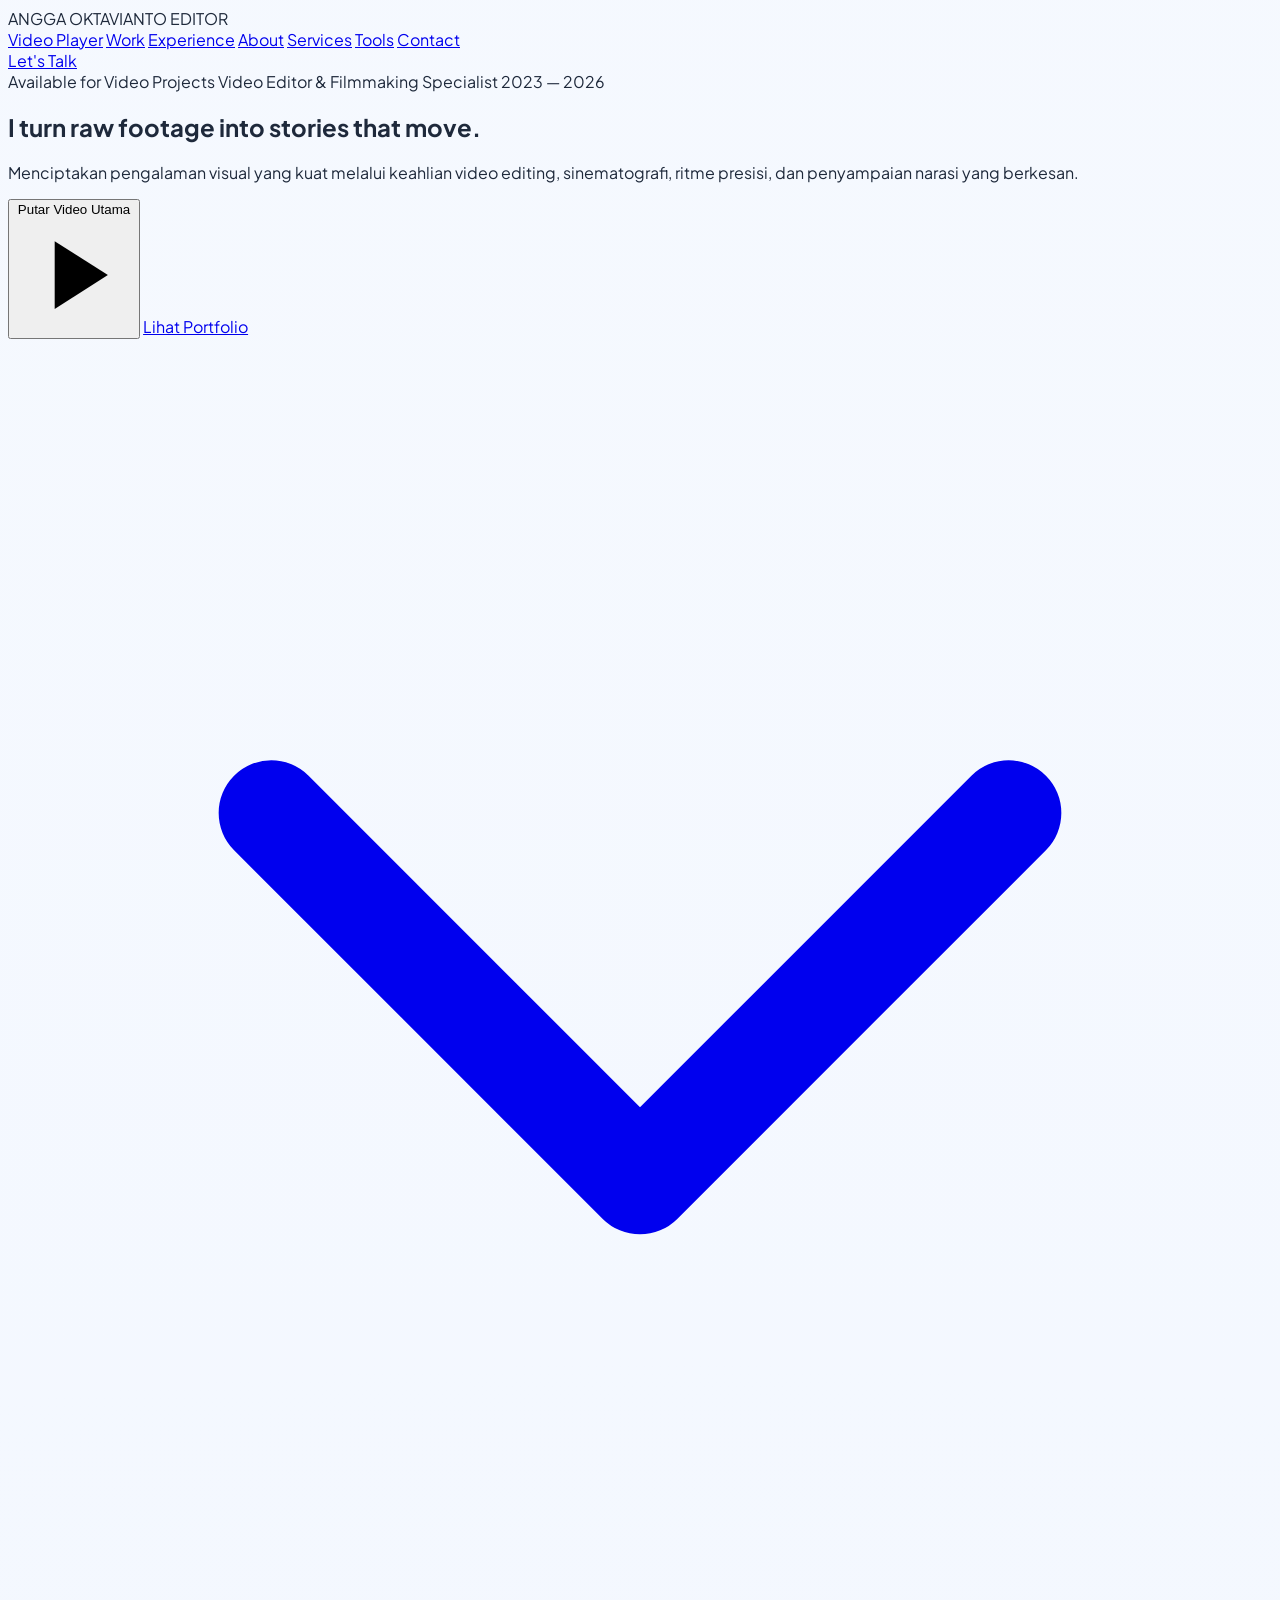
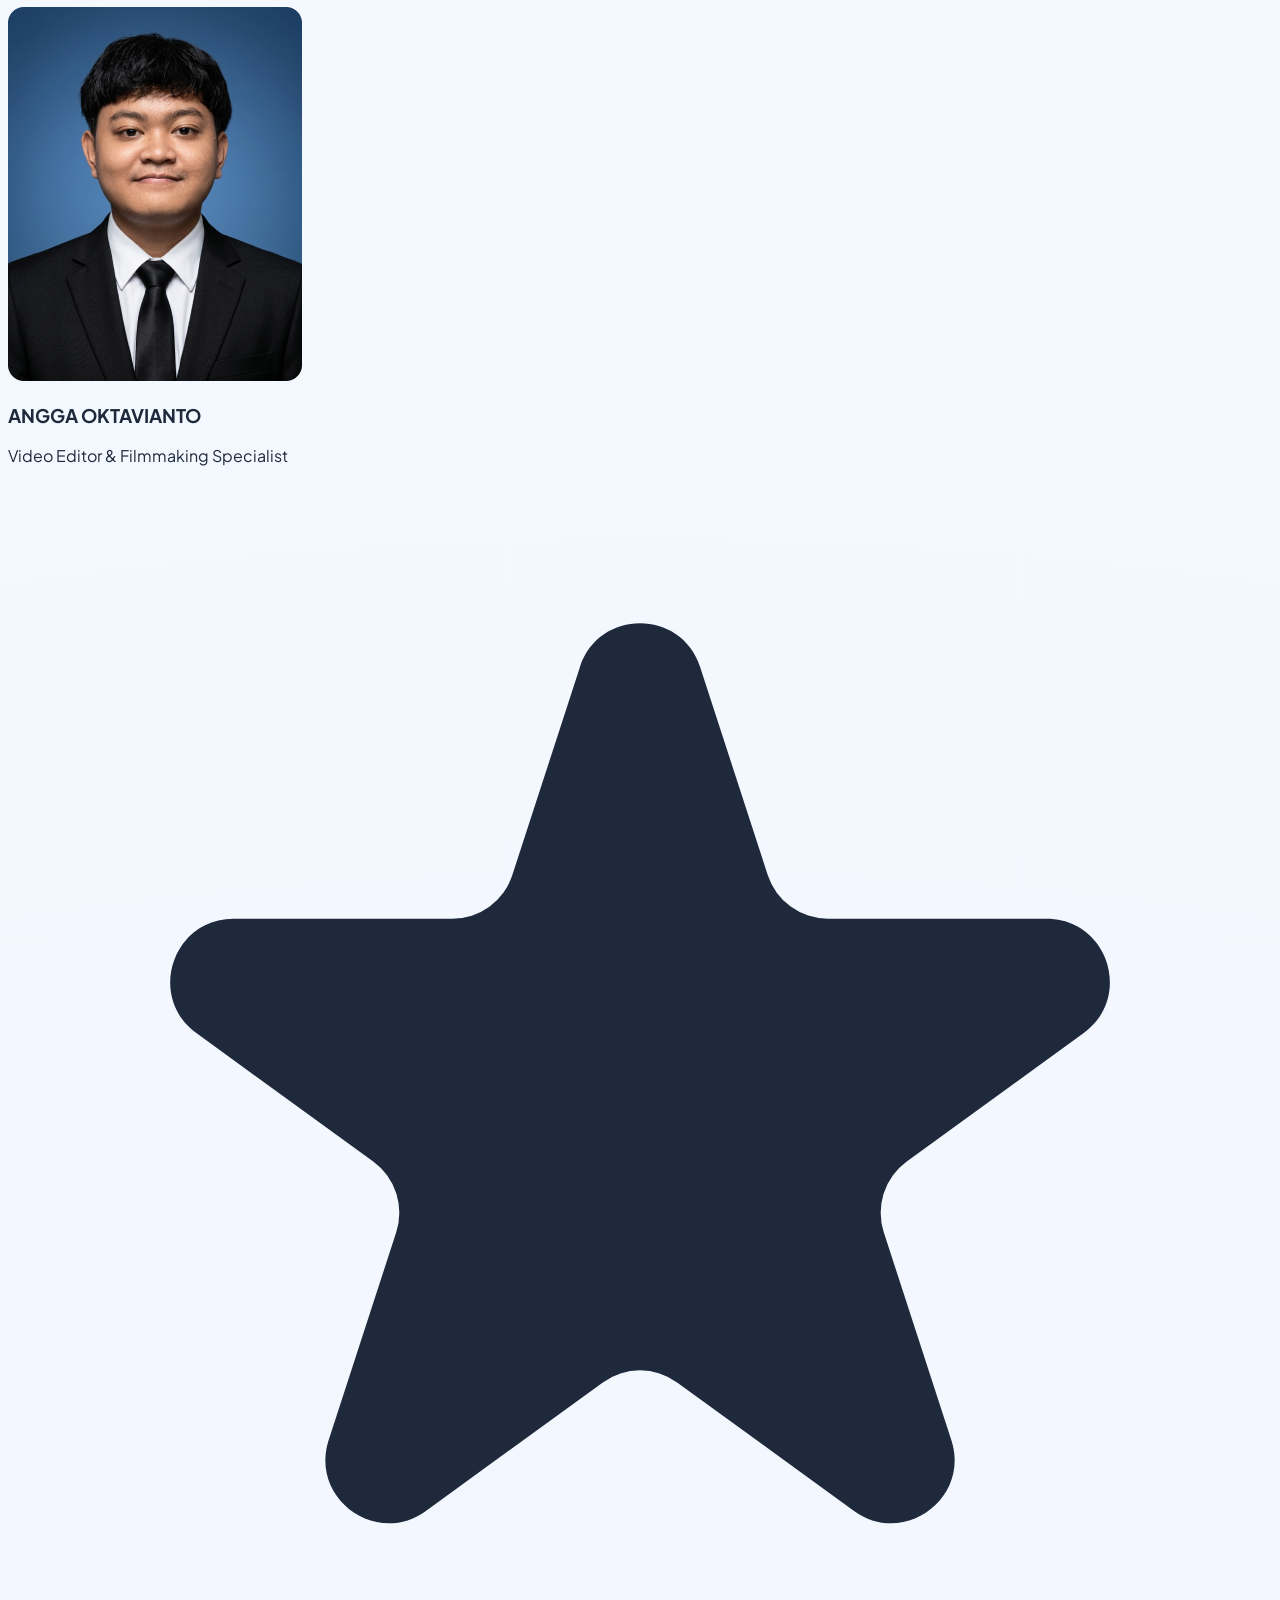
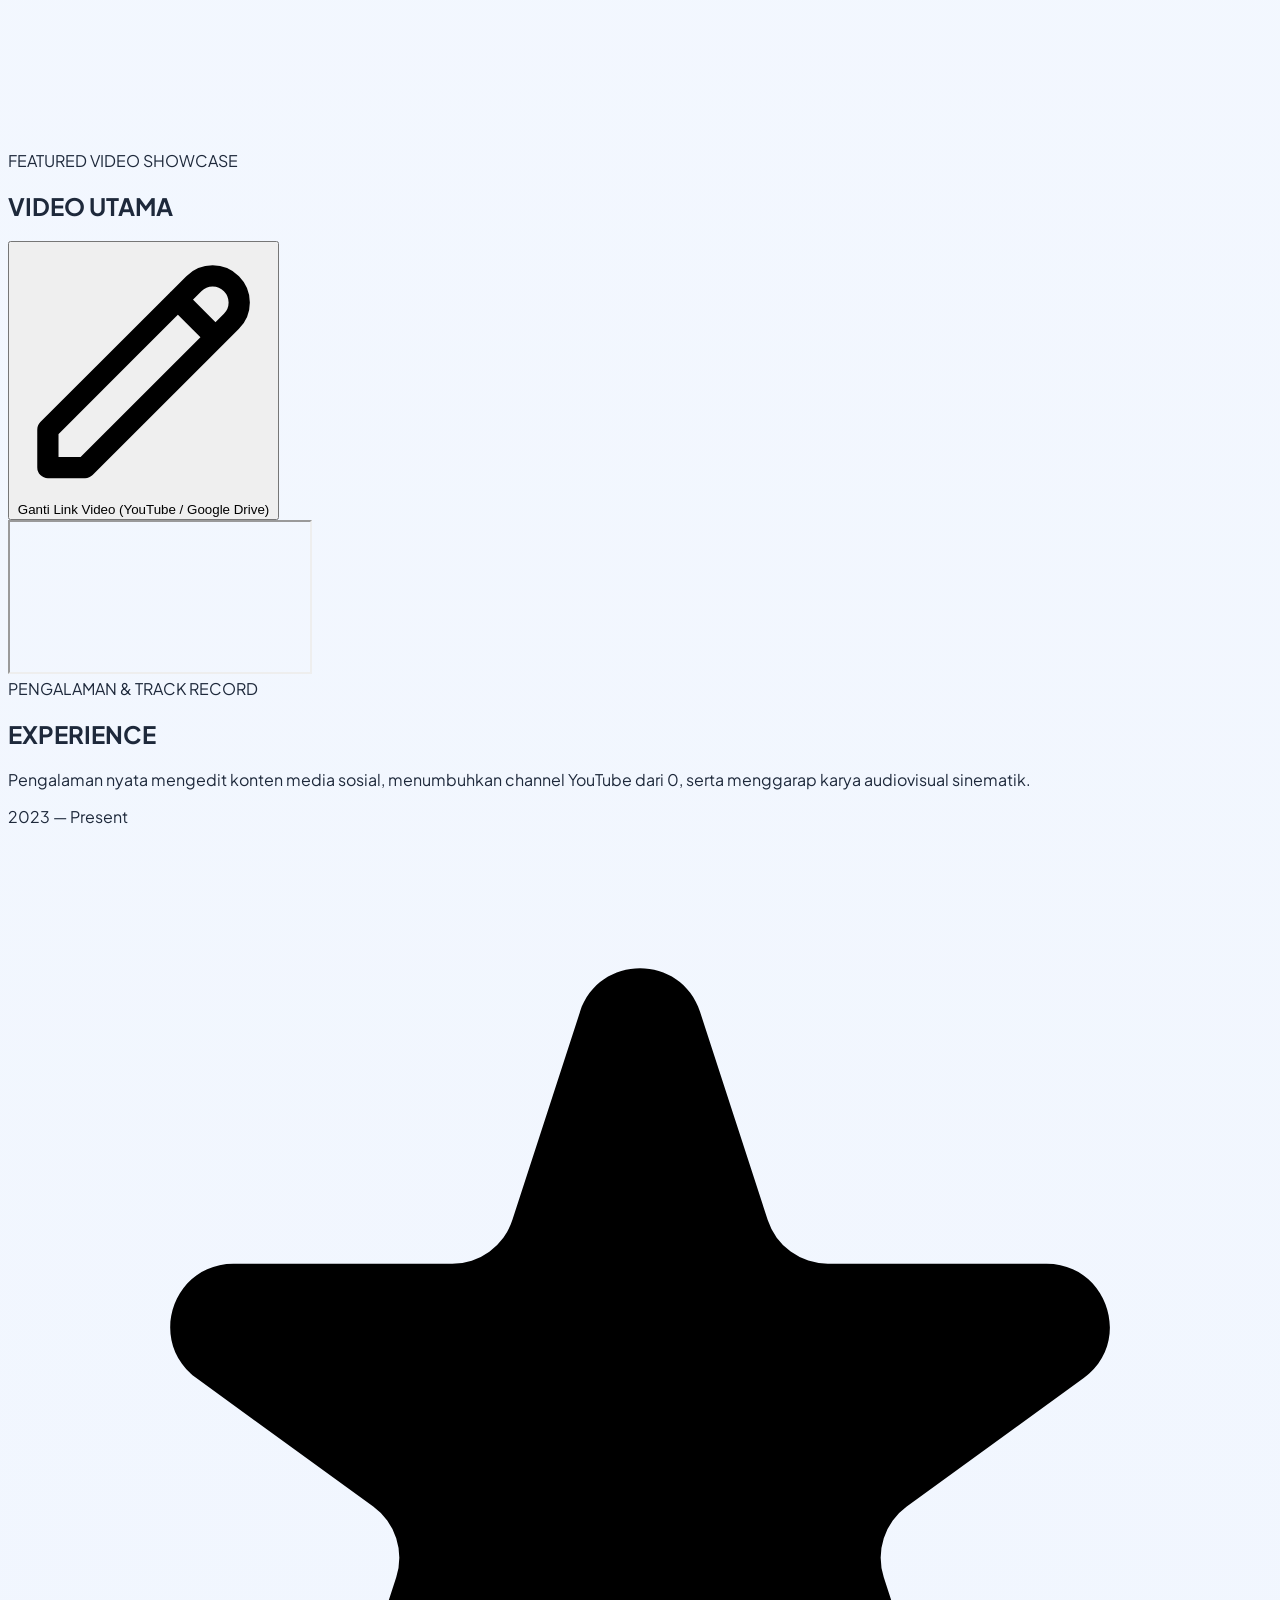
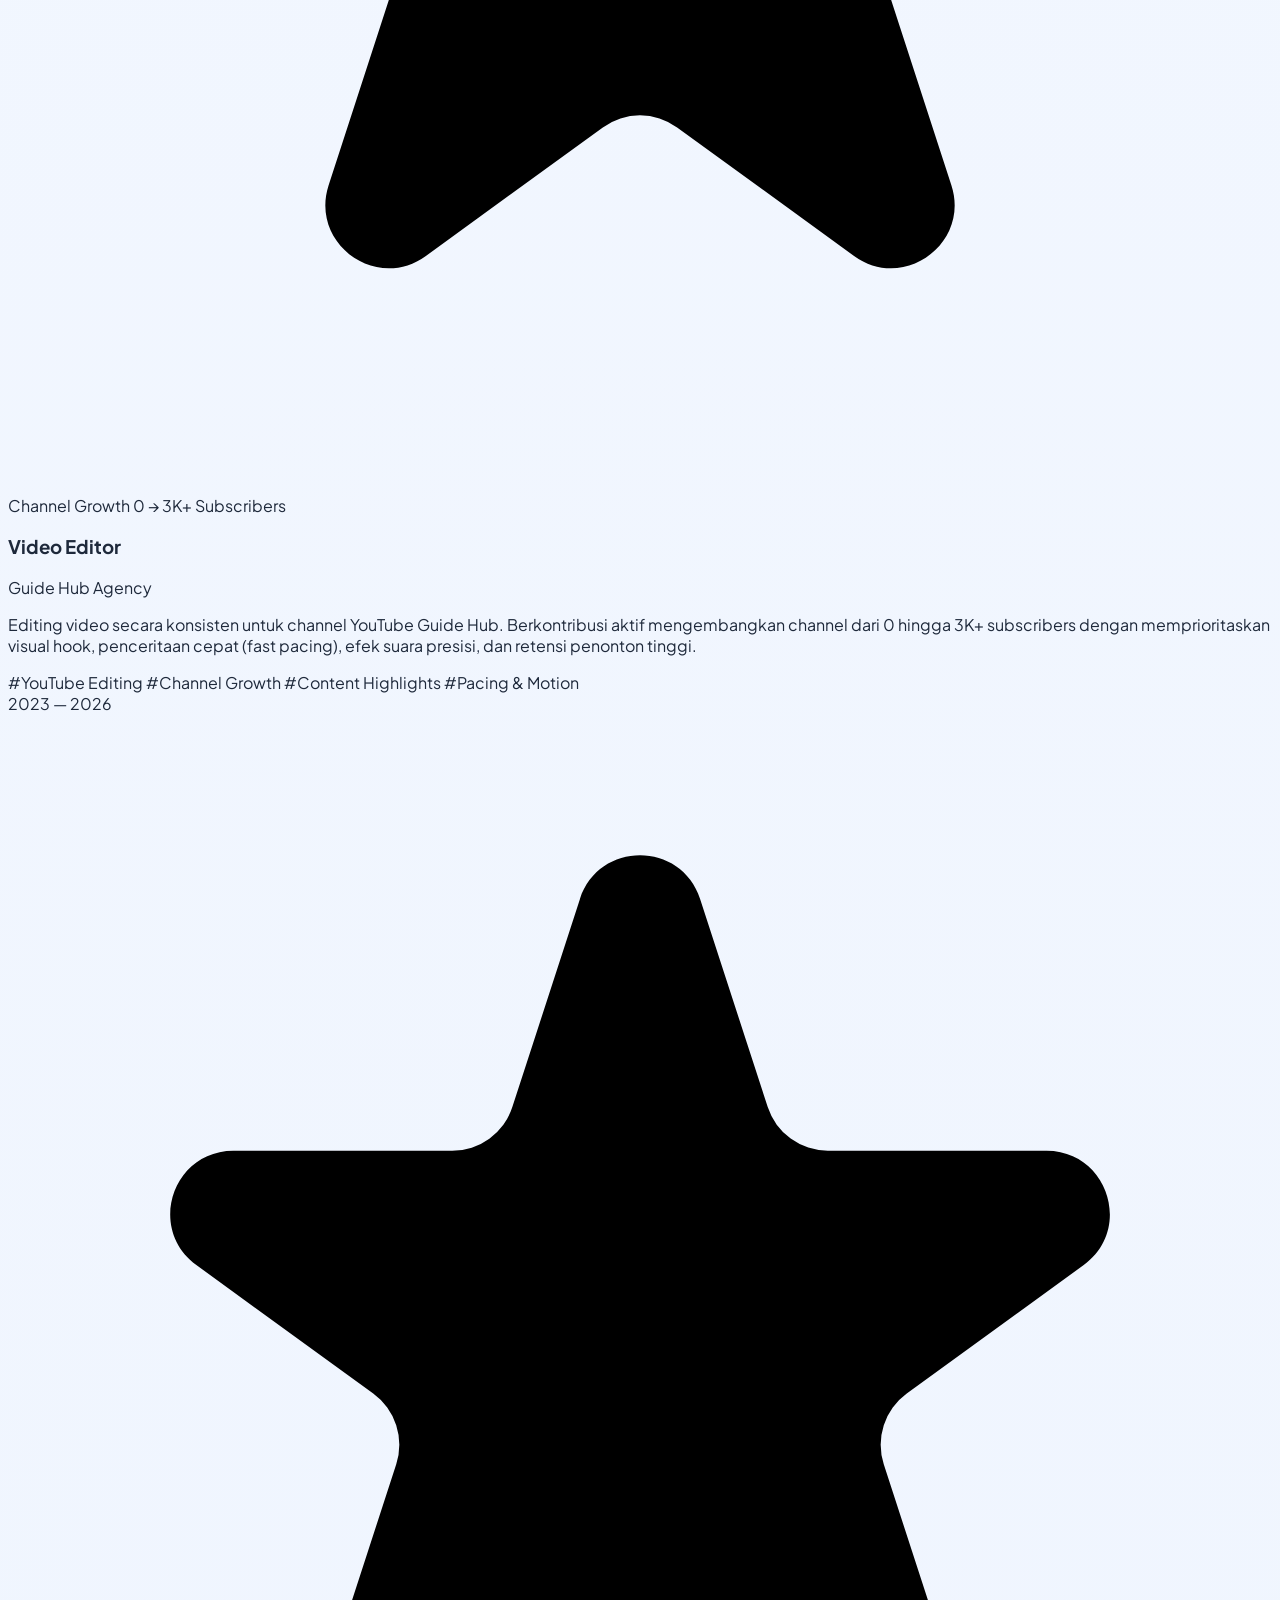
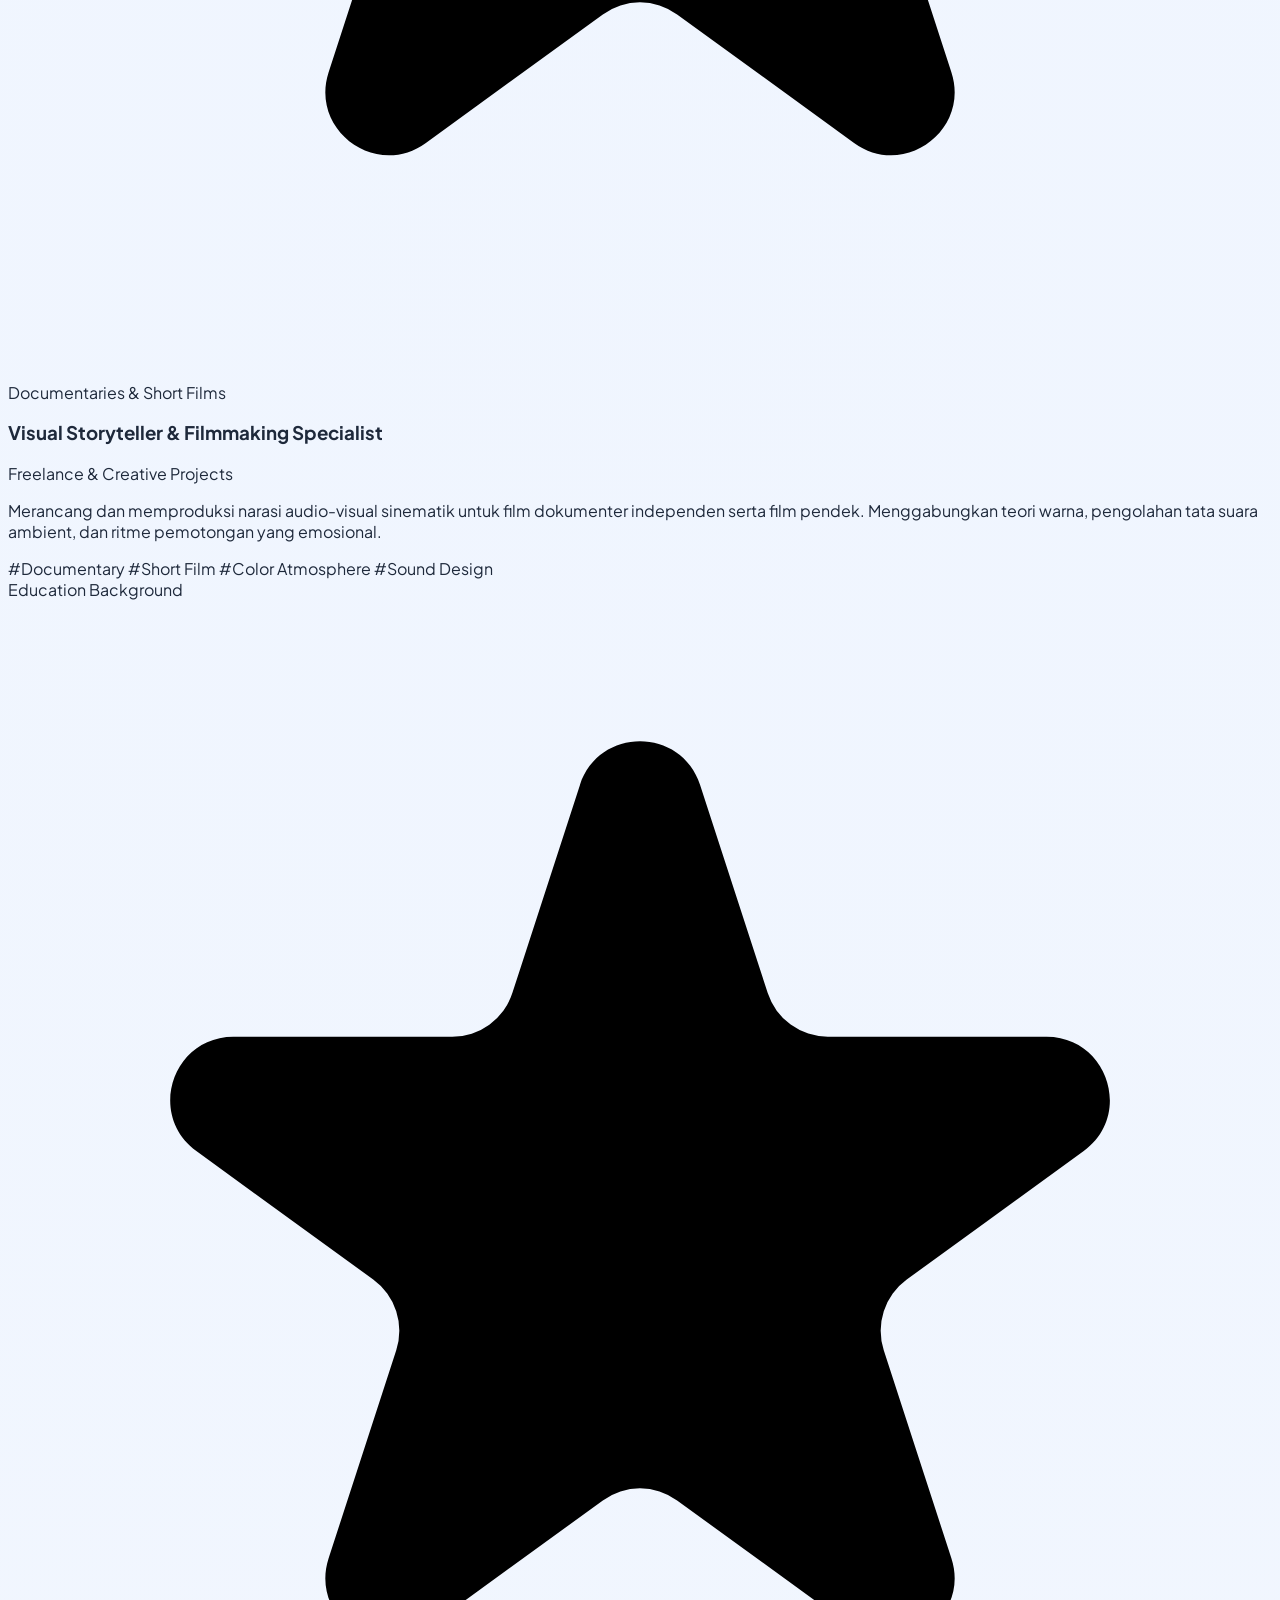
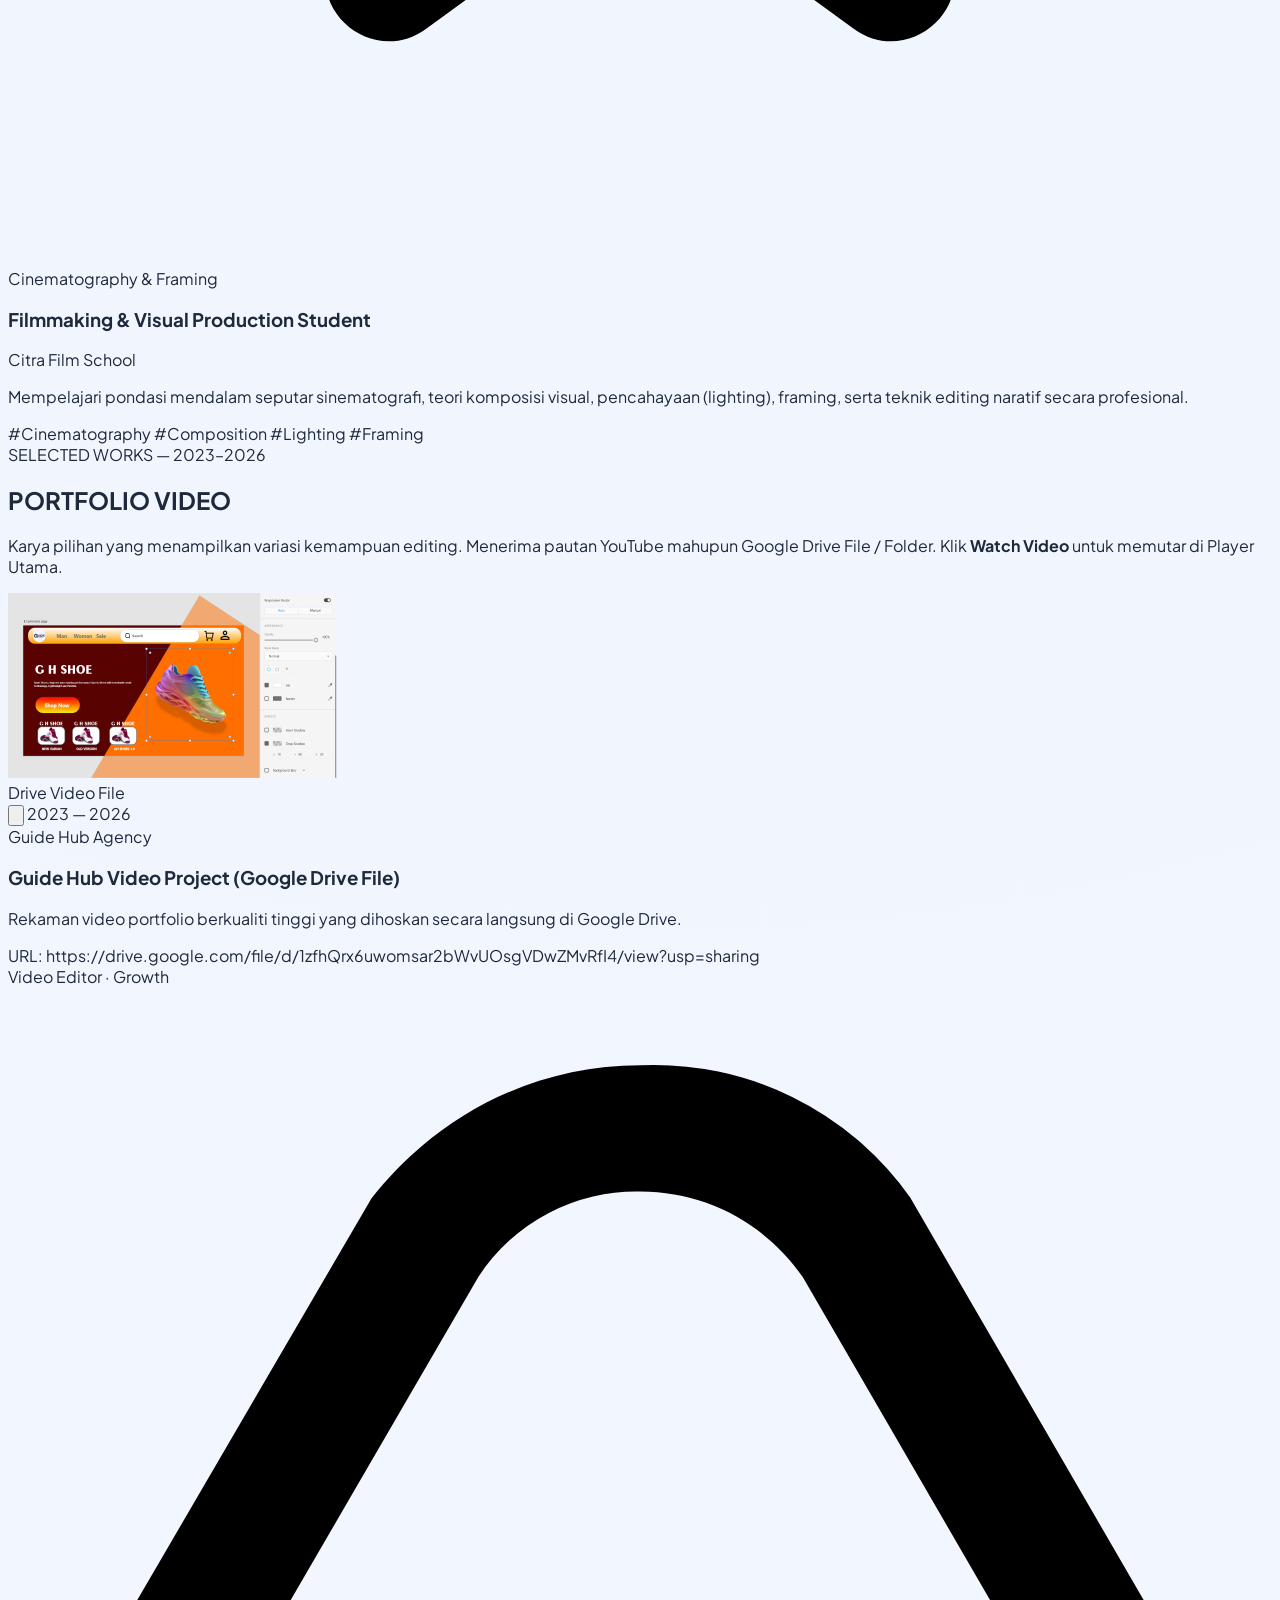
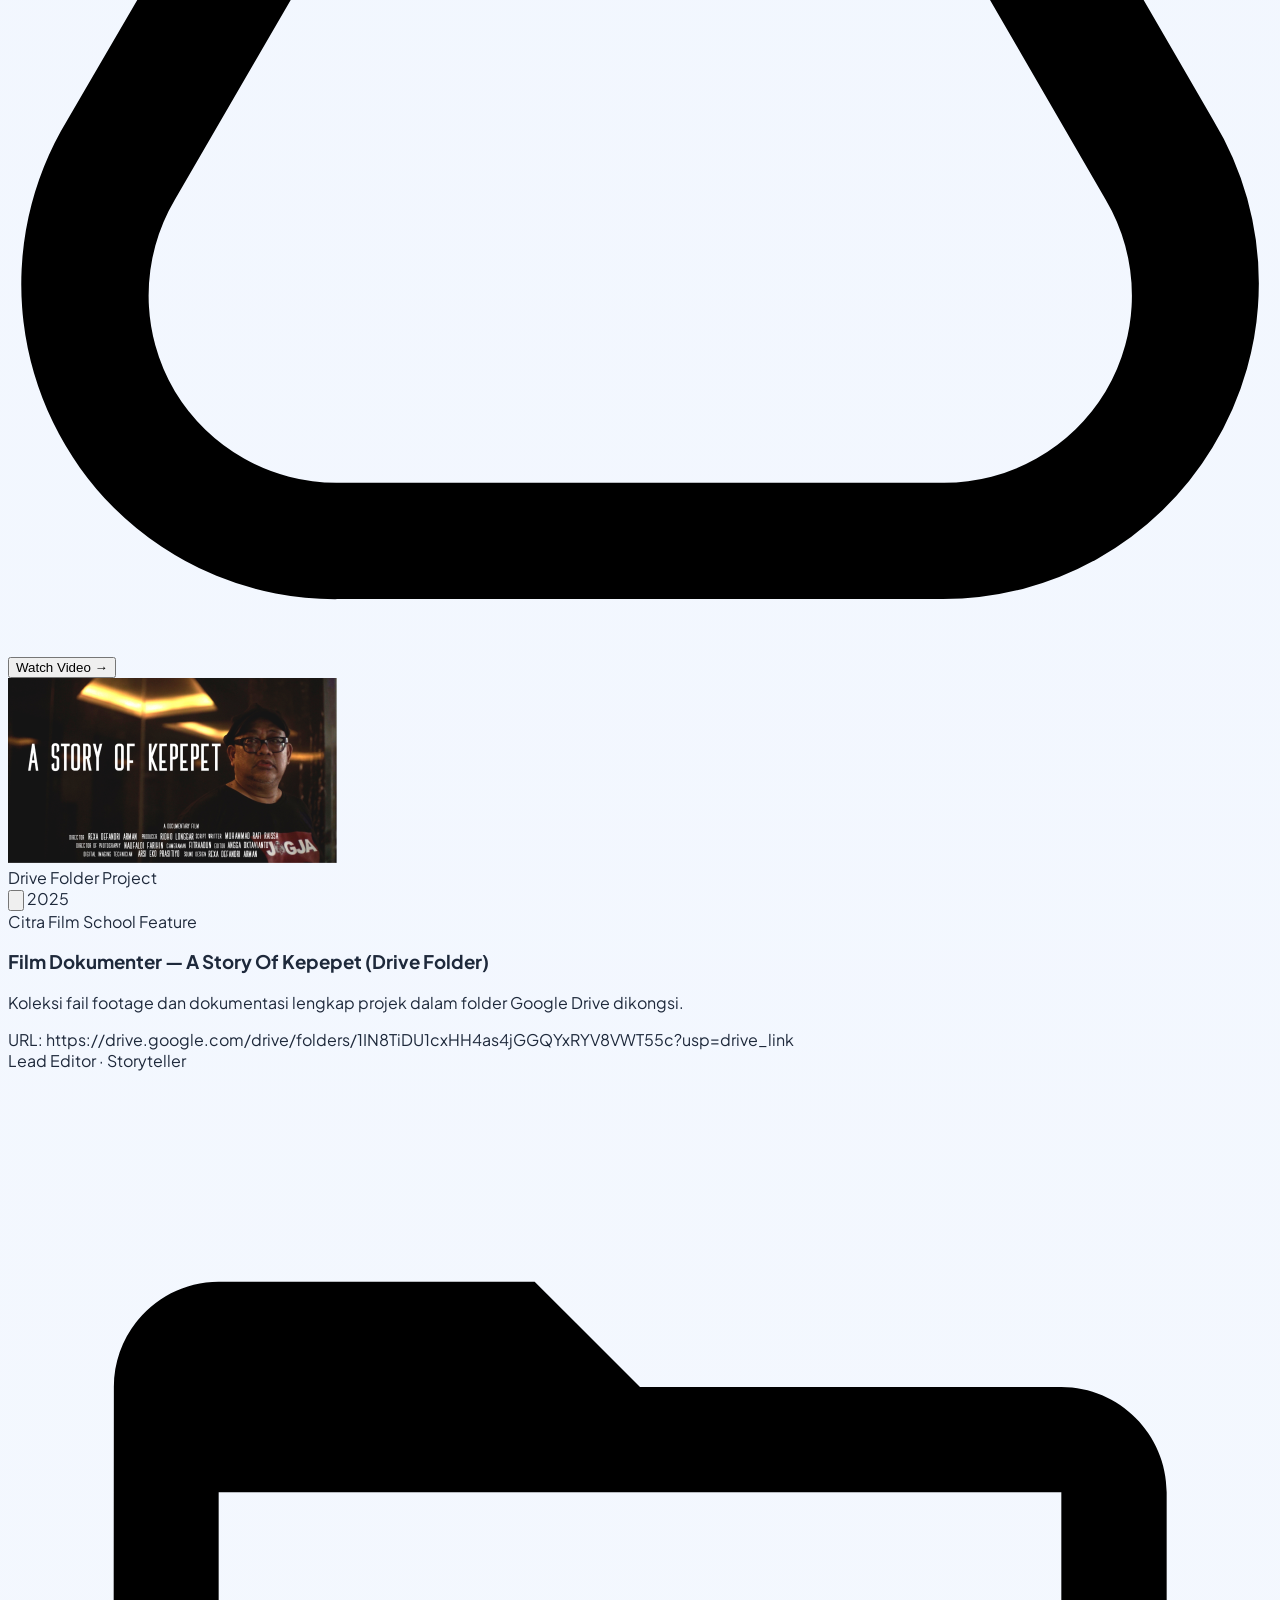
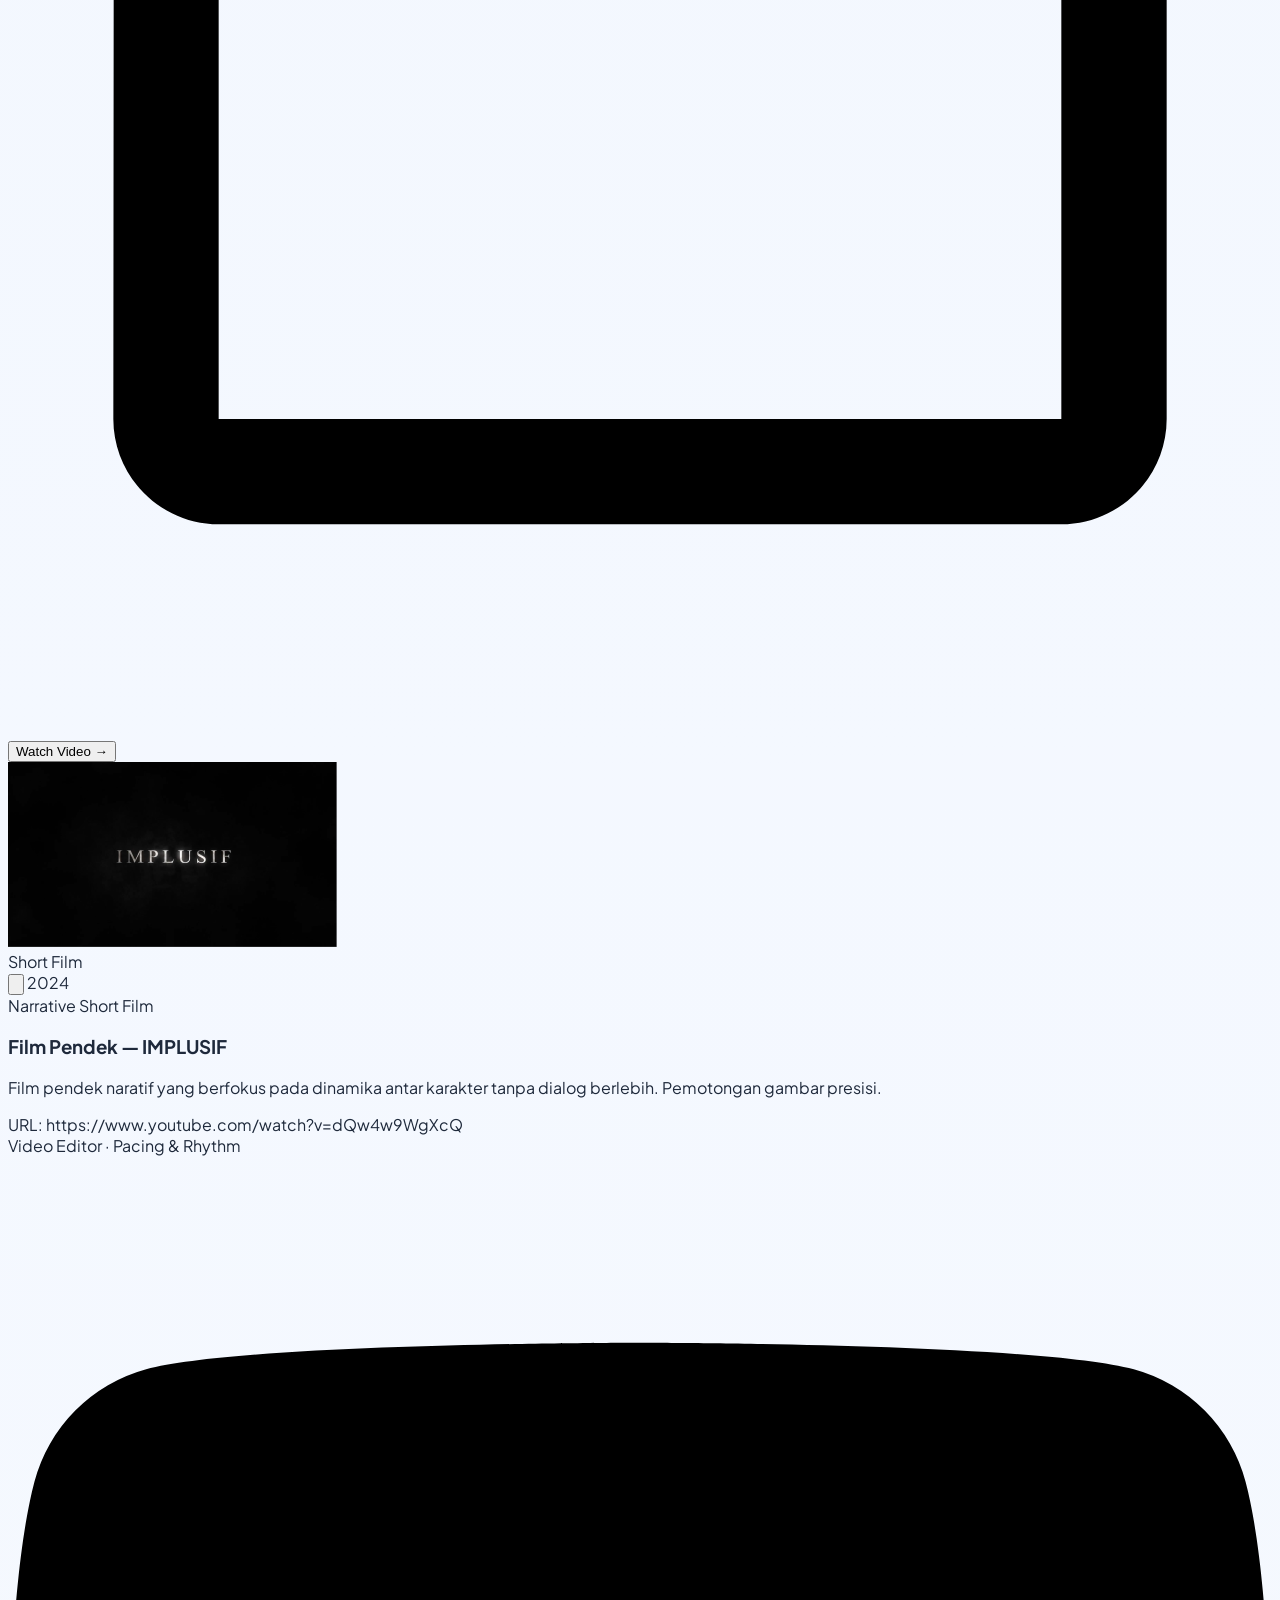
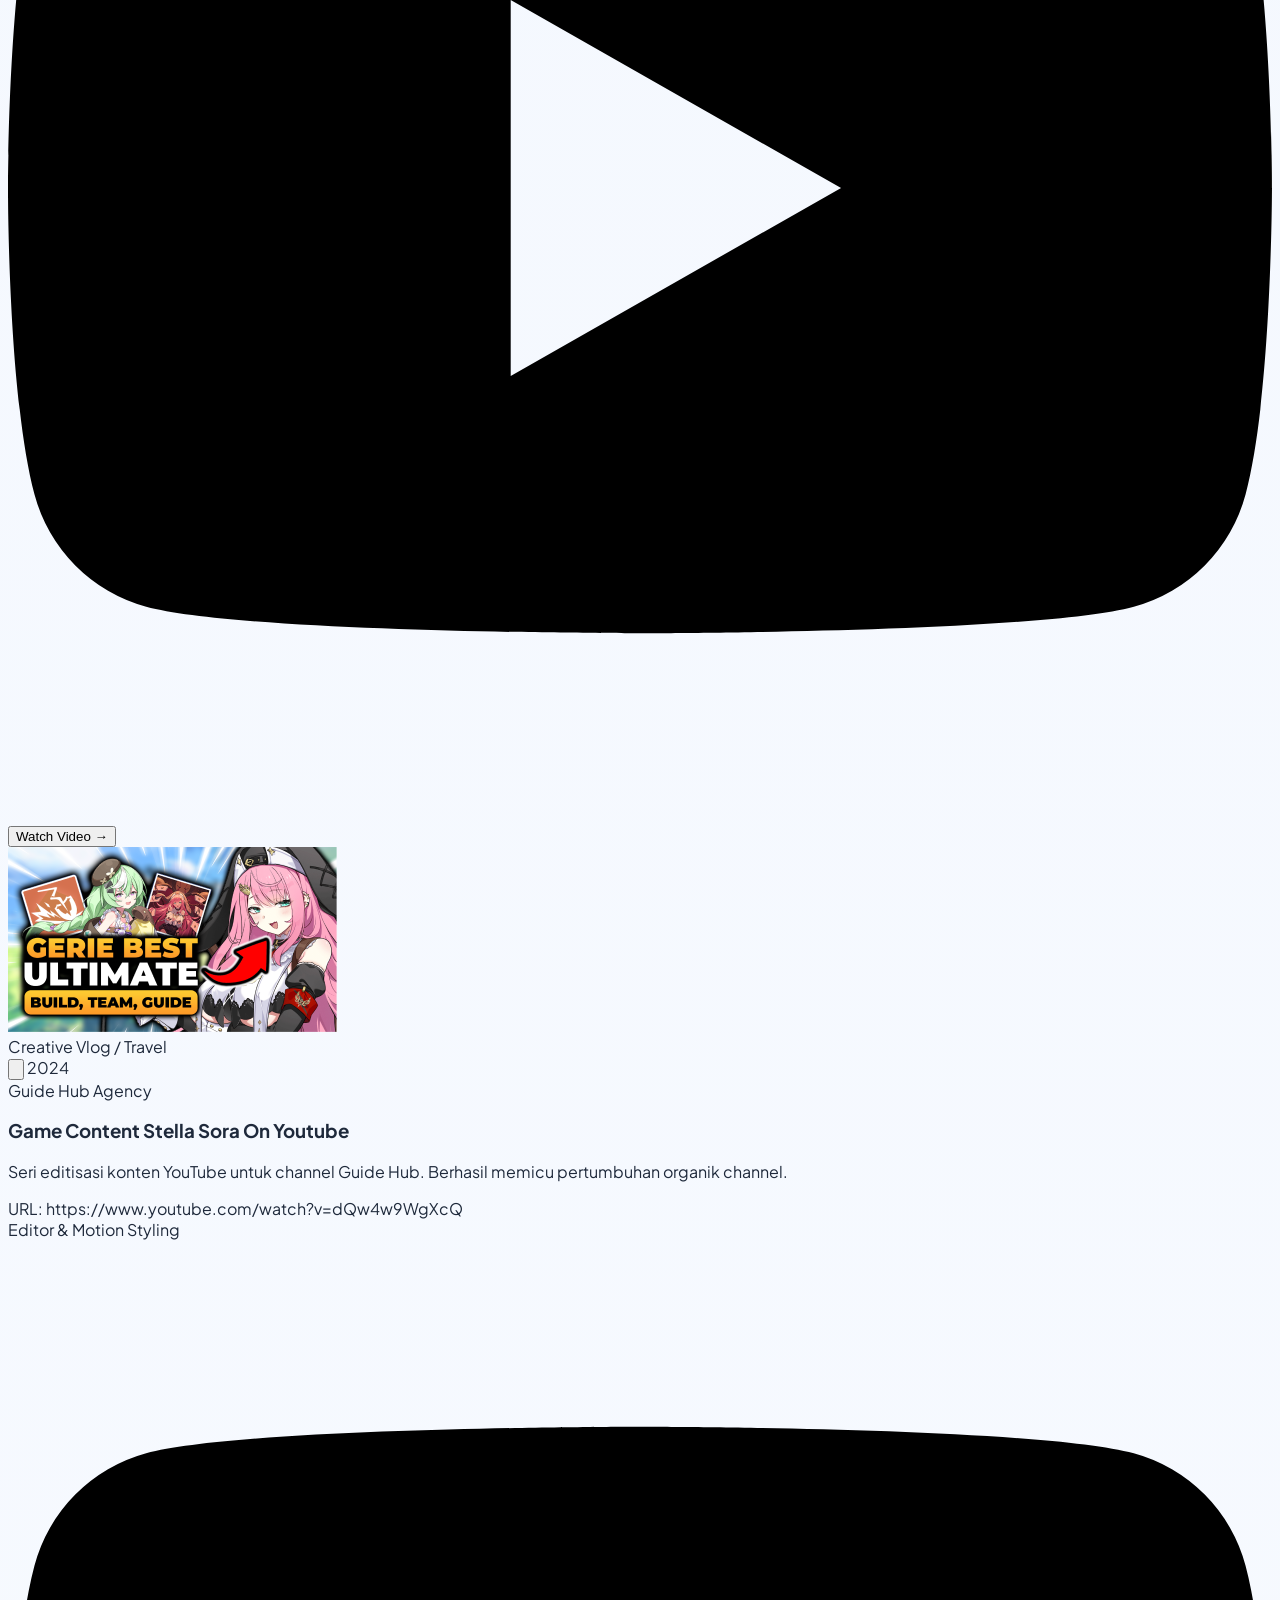
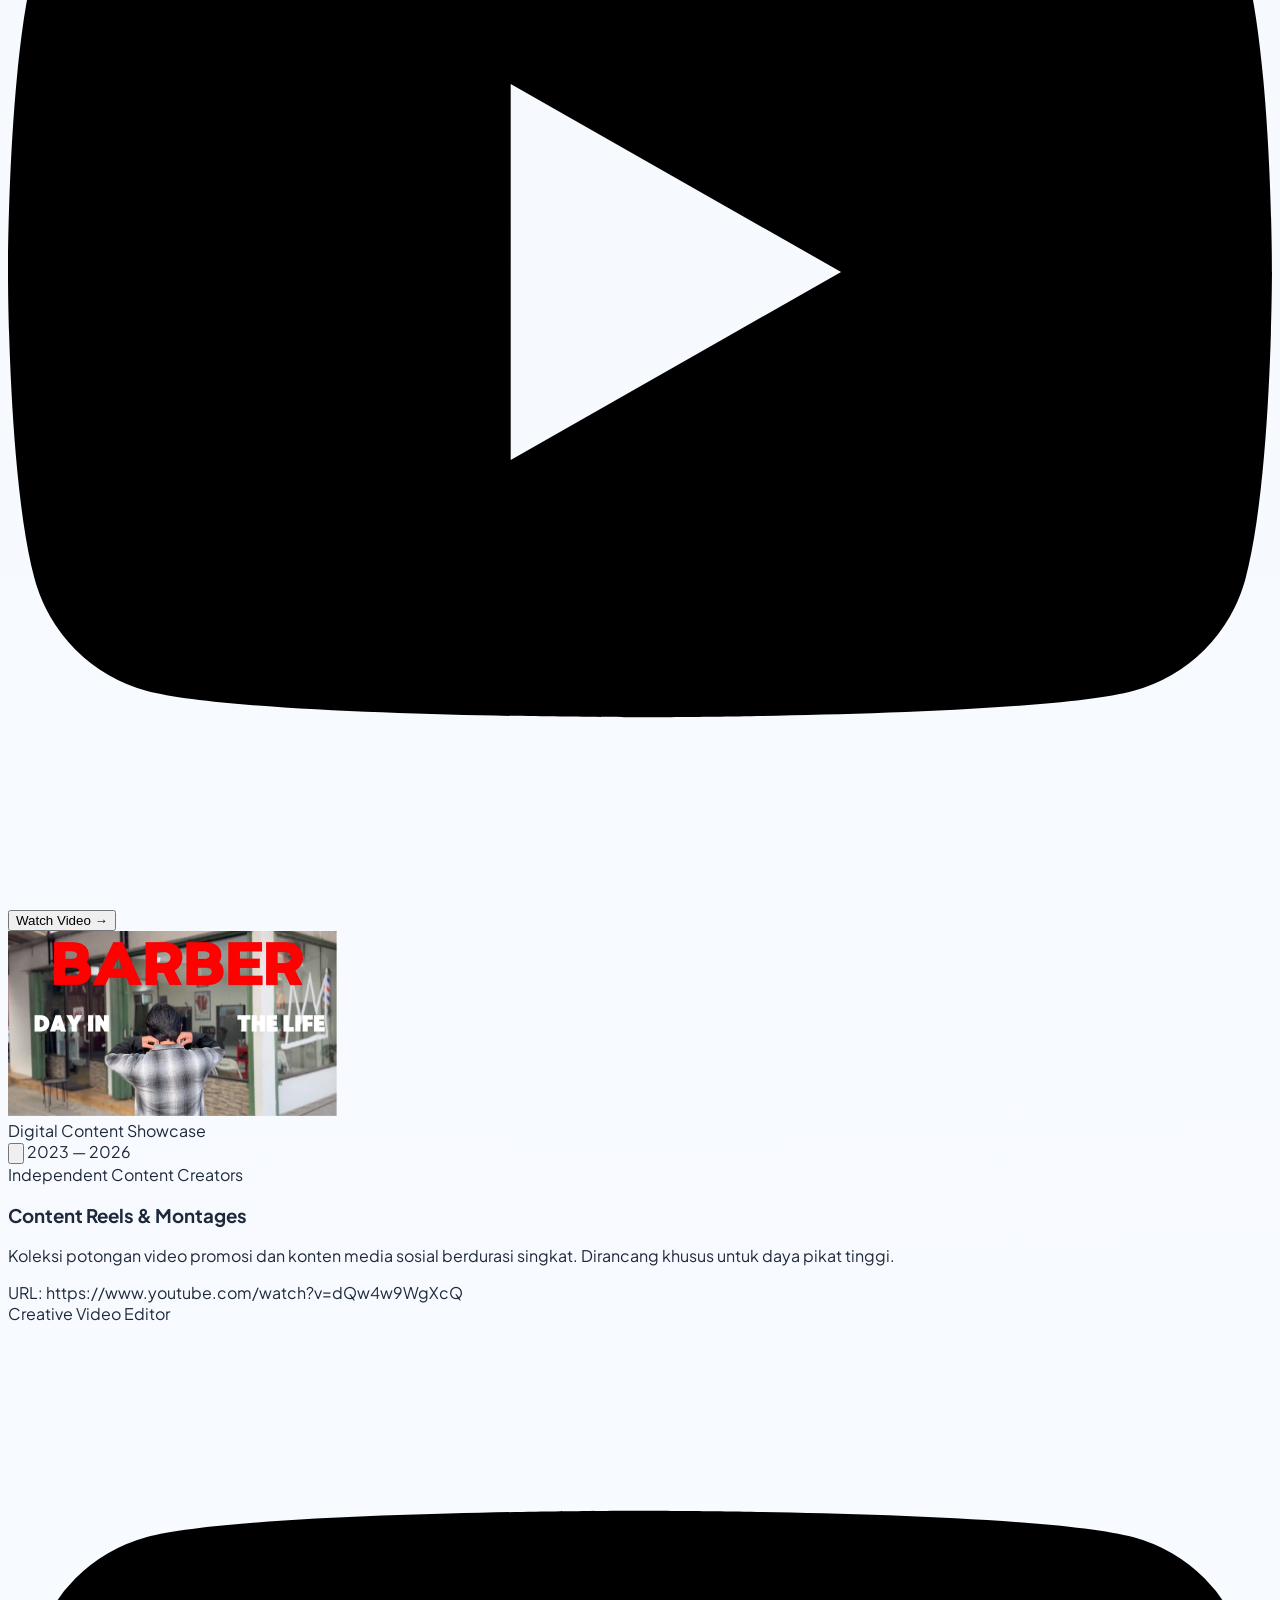
==== commit 516d8b25: "Add files via upload" ====
--- a/index.html
+++ b/index.html
@@ -137,24 +137,15 @@
                 <div class="relative w-full max-w-sm bg-white p-3 rounded-3xl border border-slate-200/90 shadow-xl shadow-slate-200/50">
                     <div class="relative rounded-2xl overflow-hidden aspect-[4/5] bg-slate-900">
                         <!-- Profile Image -->
-                        <img id="hero-img" src="Gemini_Generated_Image_mcwbjxmcwbjxmcwb.jpg" alt="Angga Oktavianto" class="w-full h-full object-cover object-top filter brightness-100">
+                        <img id="hero-img" src="angga-oktavianto0.png" alt="Angga Oktavianto" class="w-full h-full object-cover object-top filter brightness-100">
                         
-                        <!-- Input muat naik foto profil (tersembunyi) -->
-                        <input type="file" id="hero-img-input" accept="image/*" class="hidden" onchange="handleImageUpload(event, 'hero-img')">
-
                         <!-- Overlay gradient -->
                         <div class="absolute inset-0 bg-gradient-to-t from-slate-950/80 via-transparent to-transparent"></div>
 
                         <!-- Card Bottom Badge -->
-                        <div class="absolute bottom-3 left-3 right-3 bg-white/95 backdrop-blur-md p-3.5 rounded-xl border border-white/40 shadow-lg flex items-center justify-between">
-                            <div>
-                                <h3 class="text-xs font-bold text-slate-900 uppercase tracking-wide">ANGGA OKTAVIANTO</h3>
-                                <p class="text-[11px] font-medium text-slate-600">Video Editor &amp; Filmmaking Specialist</p>
-                            </div>
-                            <button onclick="document.getElementById('hero-img-input').click()" title="Unggah / Impor Foto Profil Sendiri" class="p-2 rounded-xl bg-blue-600 hover:bg-blue-700 text-white transition-all shadow-md flex items-center gap-1.5 text-xs font-bold">
-                                <svg class="w-3.5 h-3.5" fill="none" stroke="currentColor" viewBox="0 0 24 24"><path stroke-linecap="round" stroke-linejoin="round" stroke-width="2" d="M4 16v1a3 3 0 002 2h12a3 3 0 002-2v-1M16 8l-4-4m0 0L8 8m4-4v12"/></svg>
-                                <span>Ganti Foto</span>
-                            </button>
+                        <div class="absolute bottom-3 left-3 right-3 bg-white/95 backdrop-blur-md p-3.5 rounded-xl border border-white/40 shadow-lg">
+                            <h3 class="text-xs font-bold text-slate-900 uppercase tracking-wide">ANGGA OKTAVIANTO</h3>
+                            <p class="text-[11px] font-medium text-slate-600">Video Editor &amp; Filmmaking Specialist</p>
                         </div>
                     </div>
                 </div>
@@ -188,7 +179,7 @@
             <div class="relative bg-slate-900 rounded-3xl p-2 border border-slate-200 shadow-2xl overflow-hidden group">
                 <div class="relative w-full aspect-video rounded-2xl overflow-hidden bg-black flex items-center justify-center">
                     
-                    <!-- Dynamic Iframe / Video Player (Mendukung YouTube & Google Drive) -->
+                    <!-- Dynamic Iframe / Video Player -->
                     <iframe id="main-video-iframe" class="w-full h-full border-0" src="https://drive.google.com/file/d/1zfhQrx6uwomsar2bWvUOsgVDwZMvRfI4/preview" title="Featured Video" allow="accelerometer; autoplay; clipboard-write; encrypted-media; gyroscope; picture-in-picture" allowfullscreen></iframe>
 
                 </div>
@@ -531,16 +522,7 @@
                 <!-- Left Image Box -->
                 <div class="lg:col-span-5">
                     <div class="relative rounded-2xl overflow-hidden bg-slate-100 border border-slate-200 aspect-[4/5] shadow-md group">
-                        <img id="about-img" src="angga-oktavianto-portrait0.jpg" alt="Angga Oktavianto" class="w-full h-full object-cover">
-                        
-                        <!-- Input muat naik foto About (tersembunyi) -->
-                        <input type="file" id="about-img-input" accept="image/*" class="hidden" onchange="handleImageUpload(event, 'about-img')">
-
-                        <!-- Button upload overlay -->
-                        <button onclick="document.getElementById('about-img-input').click()" title="Unggah Foto About Sendiri" class="absolute top-3 right-3 p-2 rounded-xl bg-white/90 hover:bg-white text-slate-800 shadow-md backdrop-blur-sm transition-all flex items-center gap-1.5 text-xs font-bold">
-                            <svg class="w-3.5 h-3.5 text-blue-600" fill="none" stroke="currentColor" viewBox="0 0 24 24"><path stroke-linecap="round" stroke-linejoin="round" stroke-width="2" d="M4 16v1a3 3 0 002 2h12a3 3 0 002-2v-1M16 8l-4-4m0 0L8 8m4-4v12"/></svg>
-                            <span>Ganti Foto About</span>
-                        </button>
+                        <img id="about-img" src="angga-oktavianto-portrait0.png" alt="Angga Oktavianto" class="w-full h-full object-cover">
 
                         <!-- Bottom Pill overlay -->
                         <div class="absolute bottom-3 left-3 right-3 bg-white/95 backdrop-blur-md p-3 rounded-xl border border-white/40 shadow-sm">
@@ -746,11 +728,13 @@
                         </div>
                     </div>
 
-                    <!-- CapCut -->
+                    <!-- CapCut (Brand Vector SVG) -->
                     <div class="bg-white p-5 rounded-2xl border border-slate-200/80 shadow-sm card-hover flex flex-col justify-between">
                         <div class="space-y-3">
-                            <div class="w-12 h-12 rounded-xl bg-black flex items-center justify-center p-2.5 shadow-sm text-white border border-slate-800">
-                                <img src="https://cdn.jsdelivr.net/npm/simple-icons@v11/icons/capcut.svg" alt="CapCut" class="w-full h-full filter invert">
+                            <div class="w-12 h-12 rounded-xl bg-black flex items-center justify-center p-2.5 shadow-sm border border-slate-800">
+                                <svg viewBox="0 0 24 24" class="w-full h-full fill-current text-white">
+                                    <path d="M19.33 3.5H4.67C3.47 3.5 2.5 4.47 2.5 5.67v12.66c0 1.2 1 2.17 2.17 2.17h14.66c1.2 0 2.17-.97 2.17-2.17V5.67c0-1.2-.97-2.17-2.17-2.17zM7.5 7.5h3.8l2.7 4.2-2.7 4.2H7.5l2.7-4.2L7.5 7.5zm9 9h-3.8l-2.7-4.2 2.7-4.2h3.8l-2.7 4.2 2.7 4.2z"/>
+                                </svg>
                             </div>
                             <div>
                                 <h4 class="font-extrabold text-slate-900 text-sm">CapCut</h4>
@@ -797,11 +781,20 @@
                         </div>
                     </div>
 
-                    <!-- Procreate Pocket -->
+                    <!-- Procreate Pocket (Brush Stroke SVG) -->
                     <div class="bg-white p-5 rounded-2xl border border-slate-200/80 shadow-sm card-hover flex flex-col justify-between">
                         <div class="space-y-3">
-                            <div class="w-12 h-12 rounded-xl bg-gradient-to-tr from-amber-500 via-rose-500 to-indigo-600 flex items-center justify-center p-2.5 shadow-sm text-white">
-                                <img src="https://cdn.jsdelivr.net/npm/simple-icons@v11/icons/procreate.svg" alt="Procreate" class="w-full h-full filter invert">
+                            <div class="w-12 h-12 rounded-xl bg-slate-950 flex items-center justify-center p-2 shadow-sm border border-slate-800">
+                                <svg viewBox="0 0 24 24" class="w-full h-full">
+                                    <defs>
+                                        <linearGradient id="procGradient" x1="0%" y1="0%" x2="100%" y2="100%">
+                                            <stop offset="0%" stop-color="#38ef7d"/>
+                                            <stop offset="50%" stop-color="#11998e"/>
+                                            <stop offset="100%" stop-color="#0575E6"/>
+                                        </linearGradient>
+                                    </defs>
+                                    <path fill="url(#procGradient)" d="M7 14c-1.66 0-3 1.34-3 3 0 1.31-1.16 2-2 2 .92 1.22 2.49 2 4 2 2.21 0 4-1.79 4-4 0-1.66-1.34-3-3-3zm13.71-9.37l-1.34-1.34a.996.996 0 00-1.41 0L9 13.59l3.41 3.41 10.3-10.3a.996.996 0 000-1.41z"/>
+                                </svg>
                             </div>
                             <div>
                                 <h4 class="font-extrabold text-slate-900 text-sm">Procreate Pocket</h4>
@@ -1076,21 +1069,6 @@
             document.getElementById('now-playing-title').innerText = title;
             scrollToVideo();
         }
-
-        // Handle Image Upload Helper
-        function handleImageUpload(event, targetImgId) {
-            const file = event.target.files[0];
-            if (file) {
-                const reader = new FileReader();
-                reader.onload = function(e) {
-                    const imgElement = document.getElementById(targetImgId);
-                    if (imgElement) {
-                        imgElement.src = e.target.result;
-                    }
-                };
-                reader.readAsDataURL(file);
-            }
-        }
     </script>
 </body>
 </html>
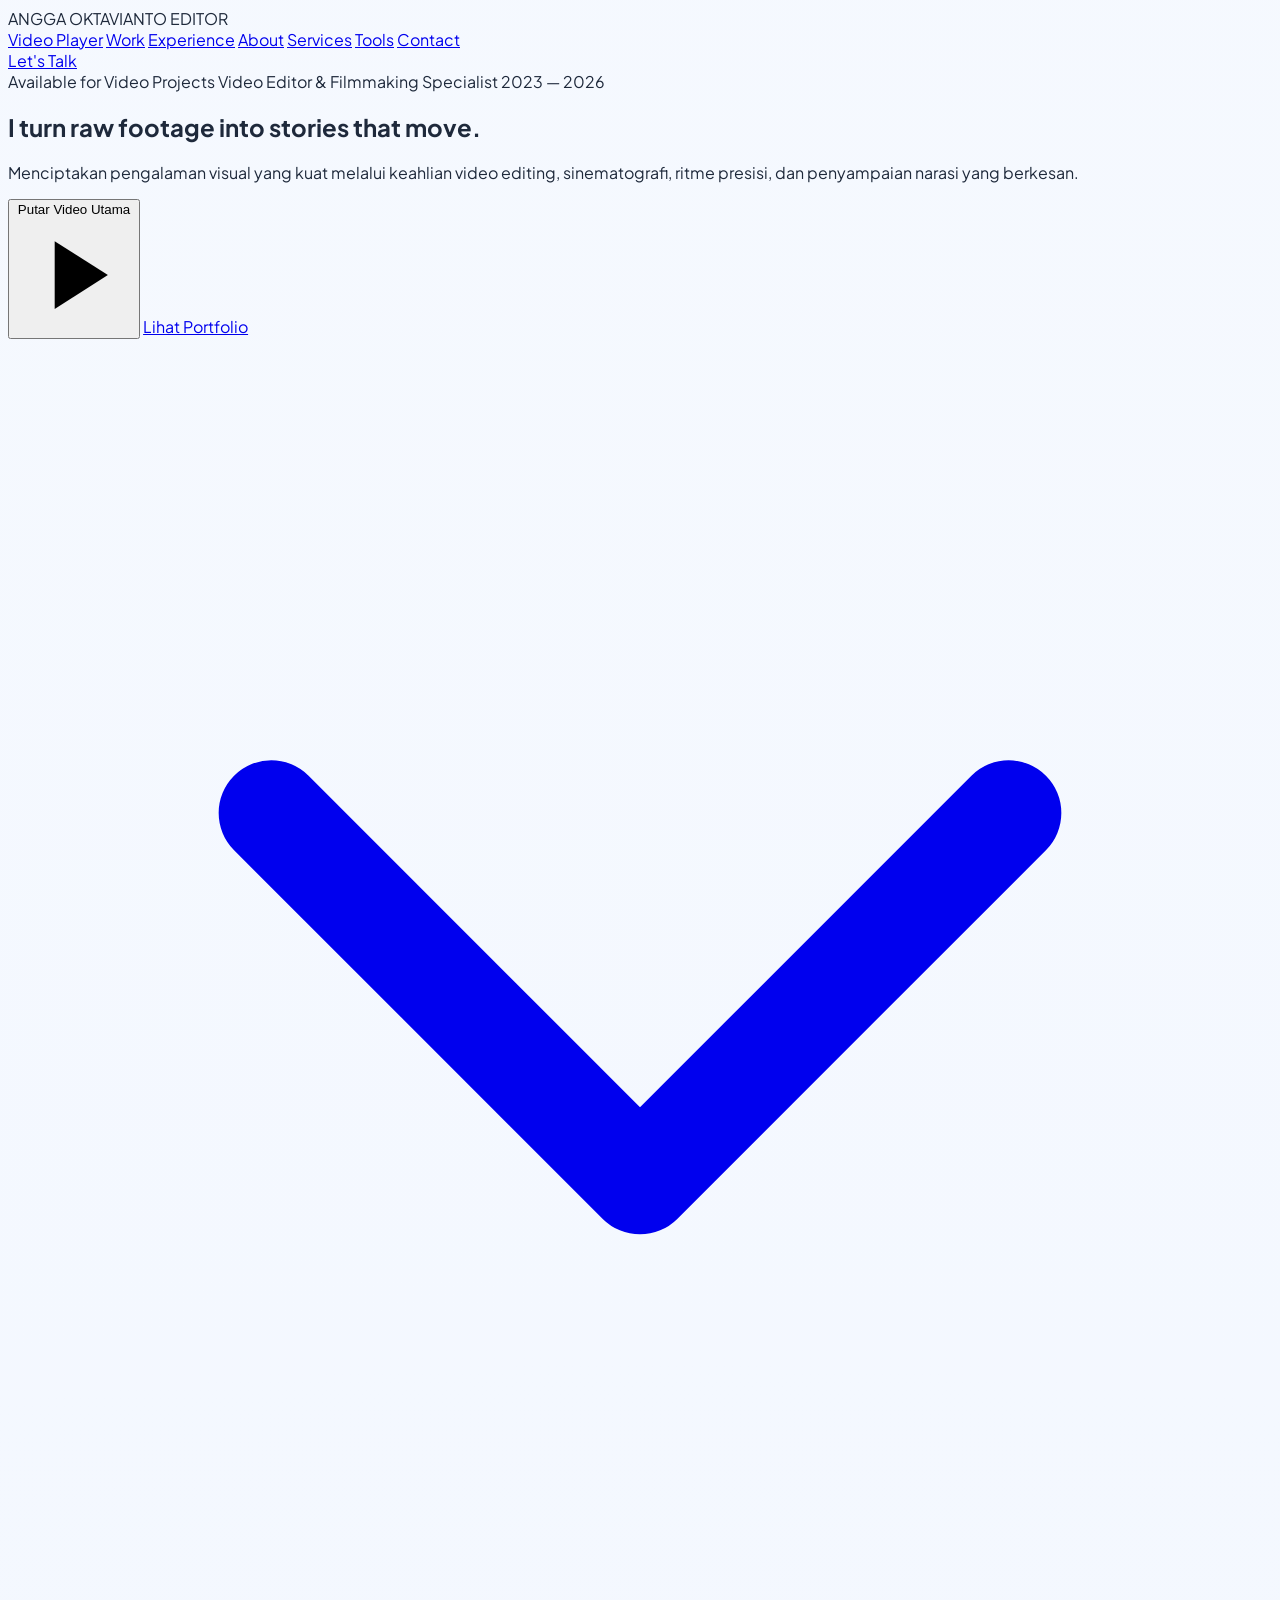
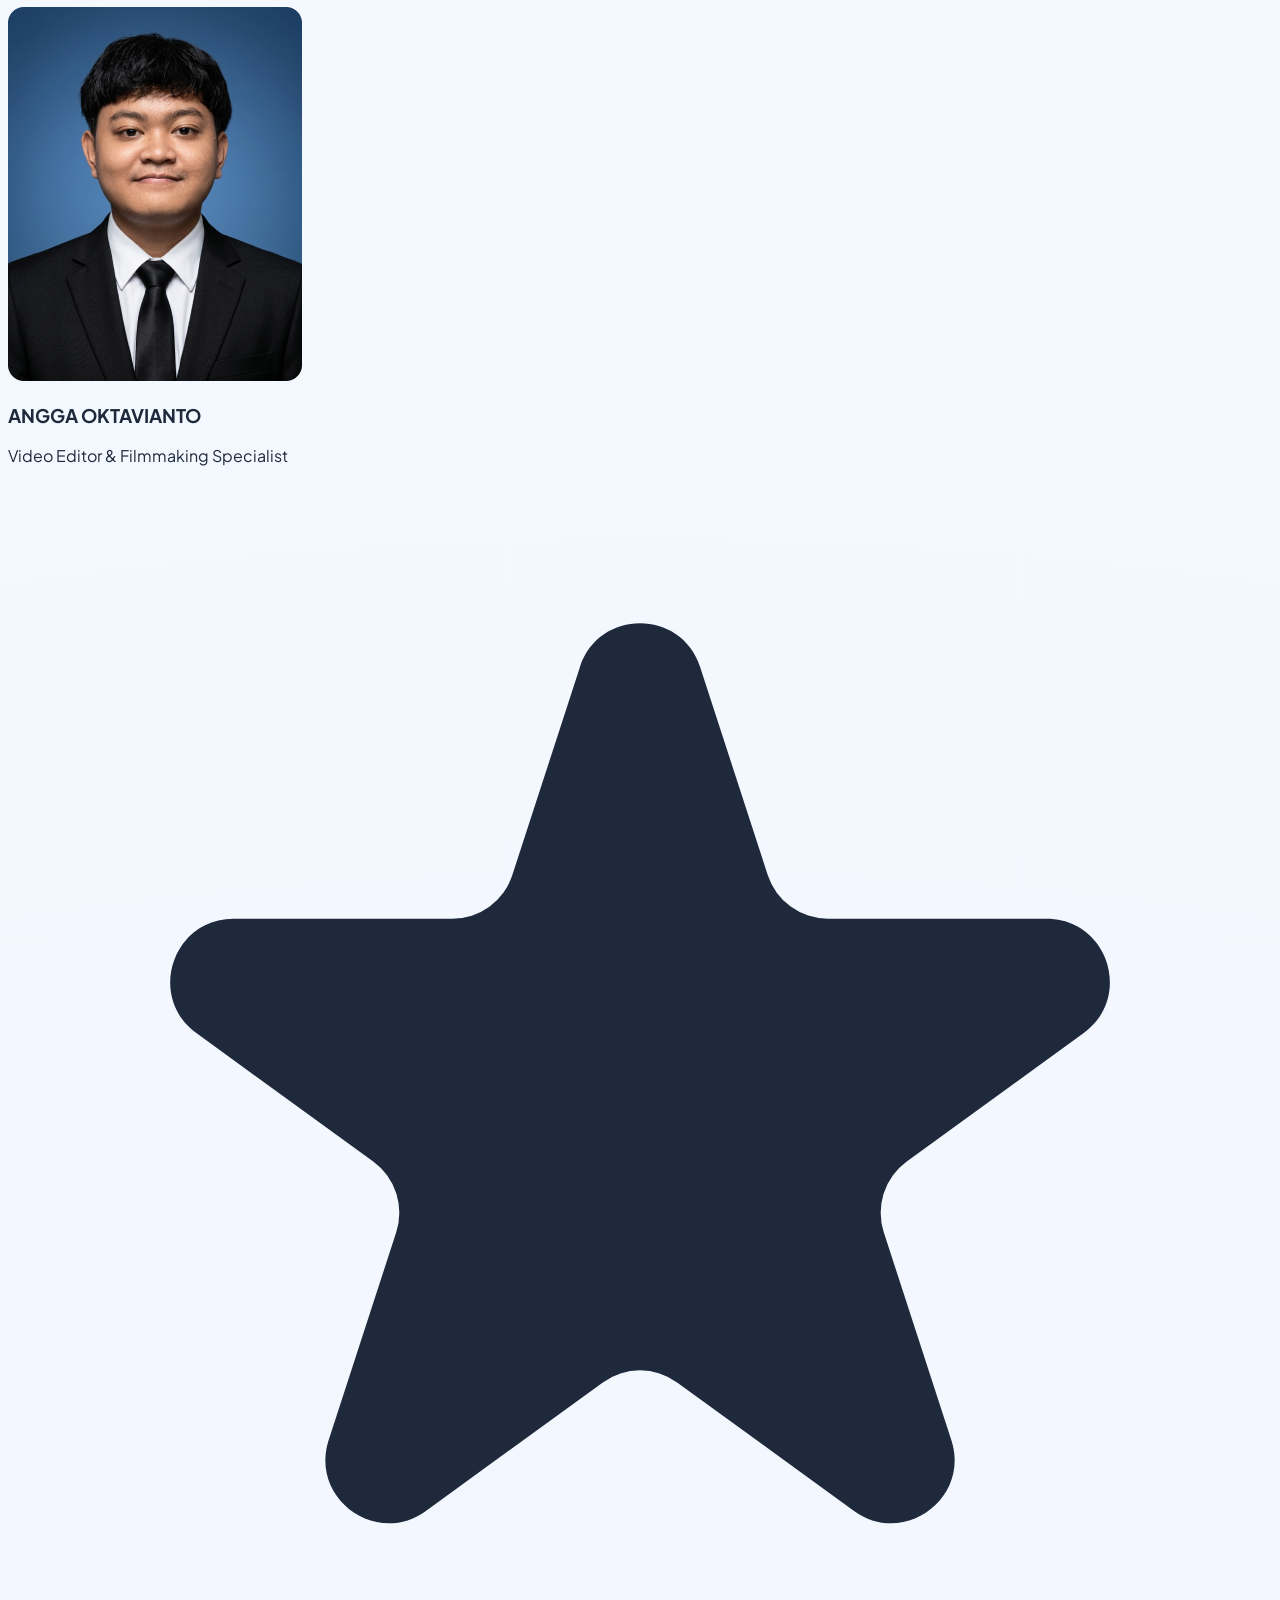
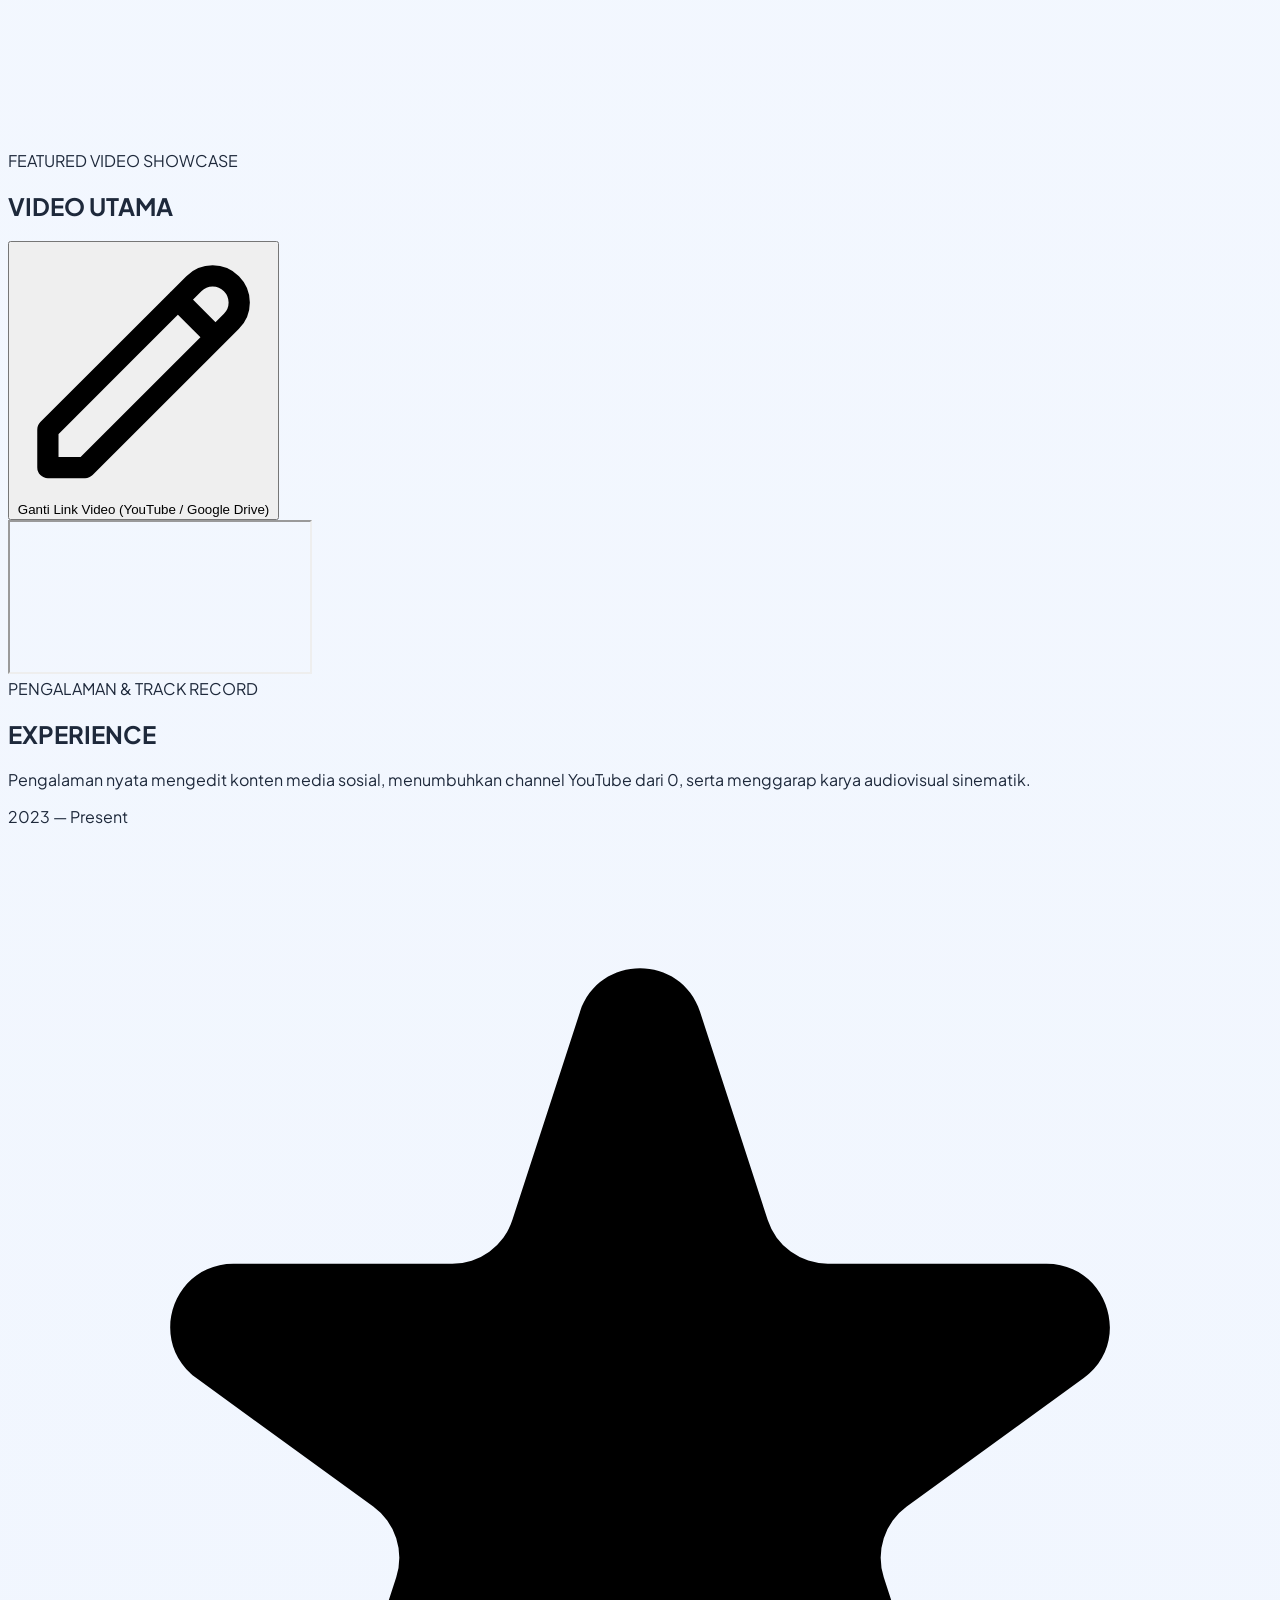
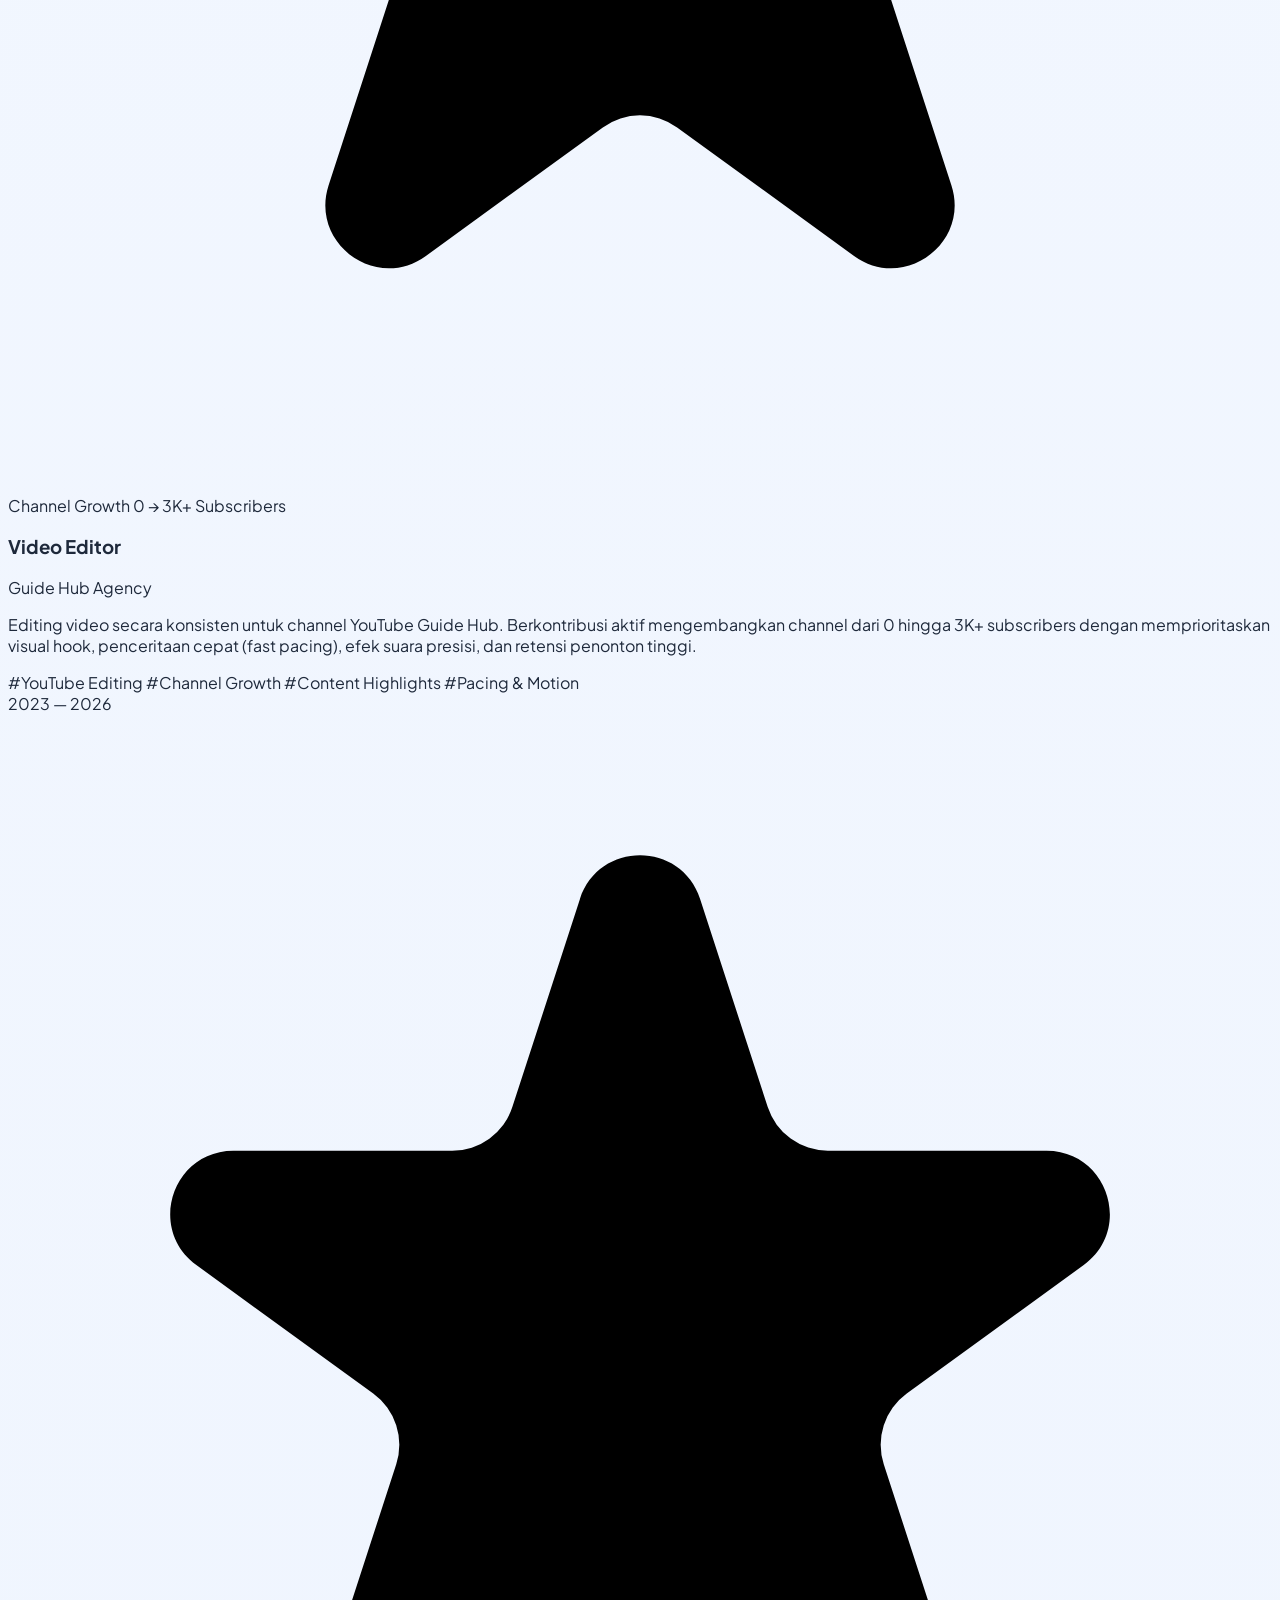
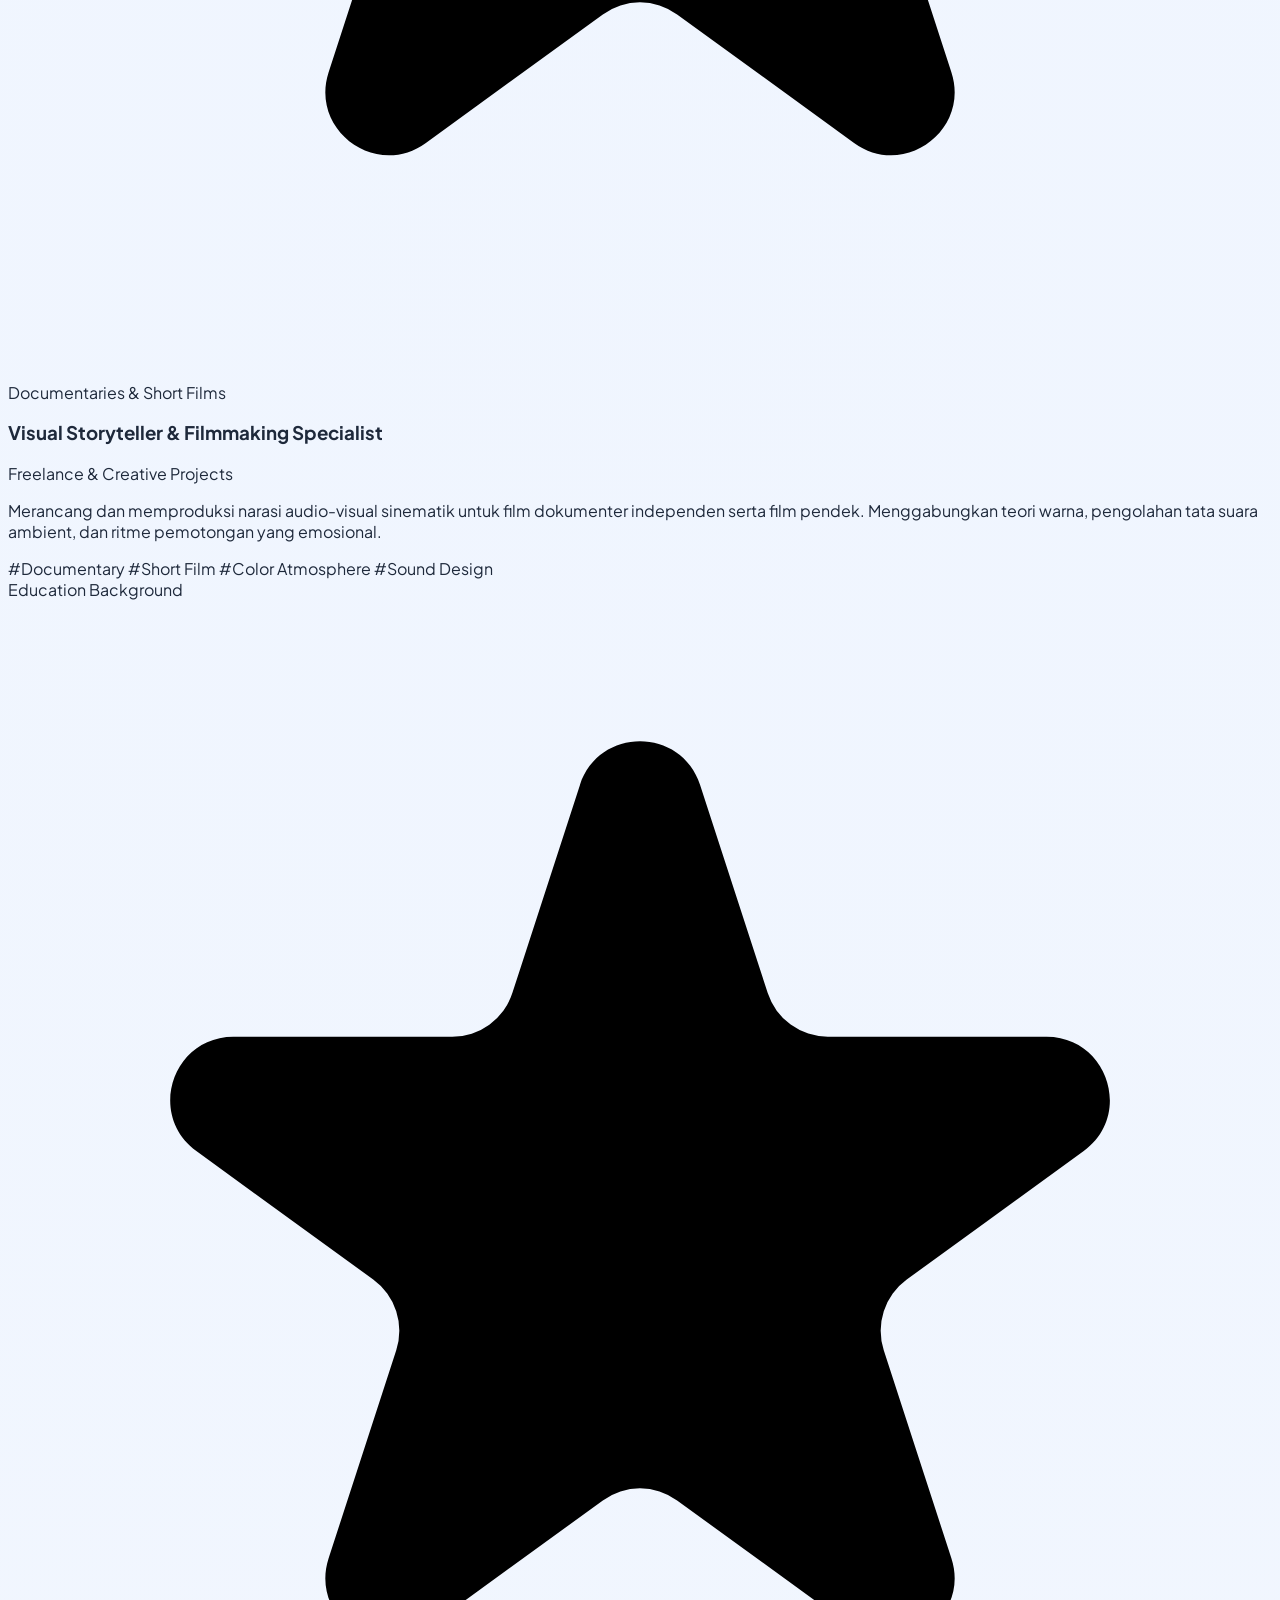
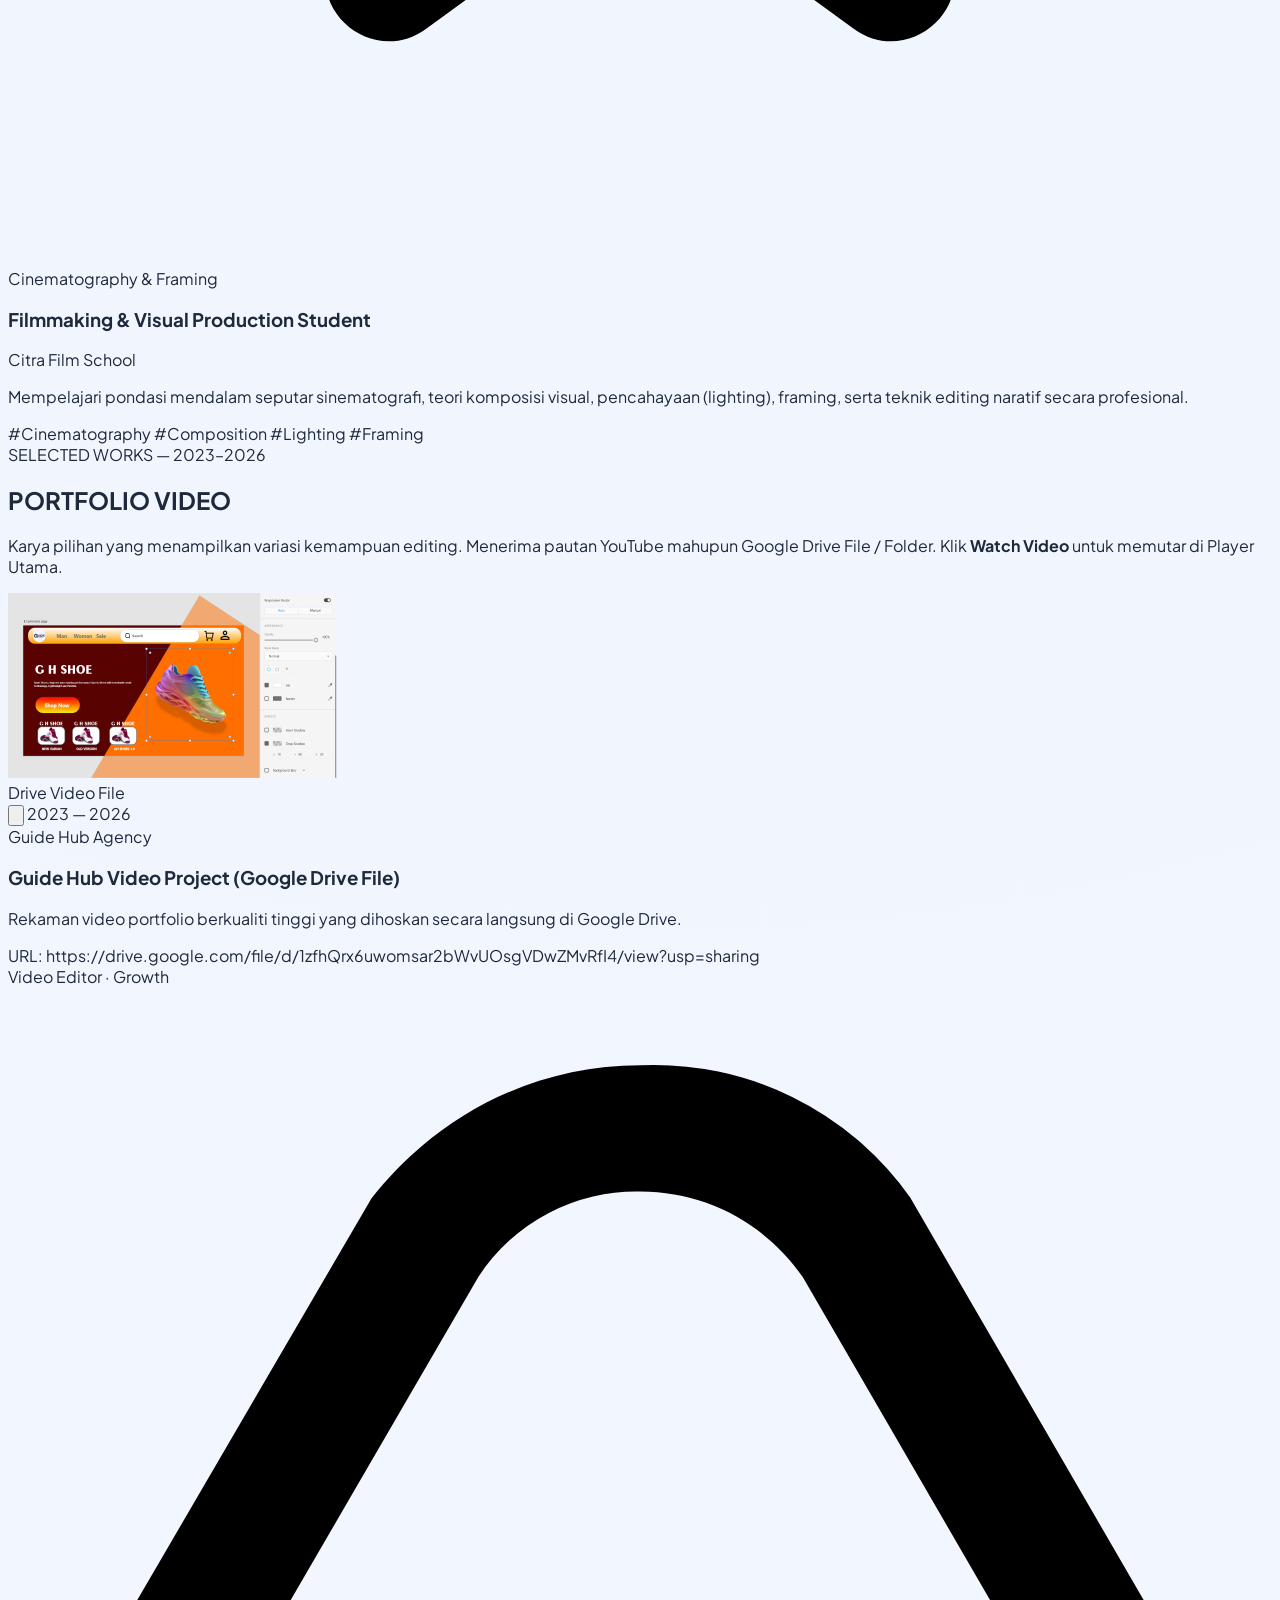
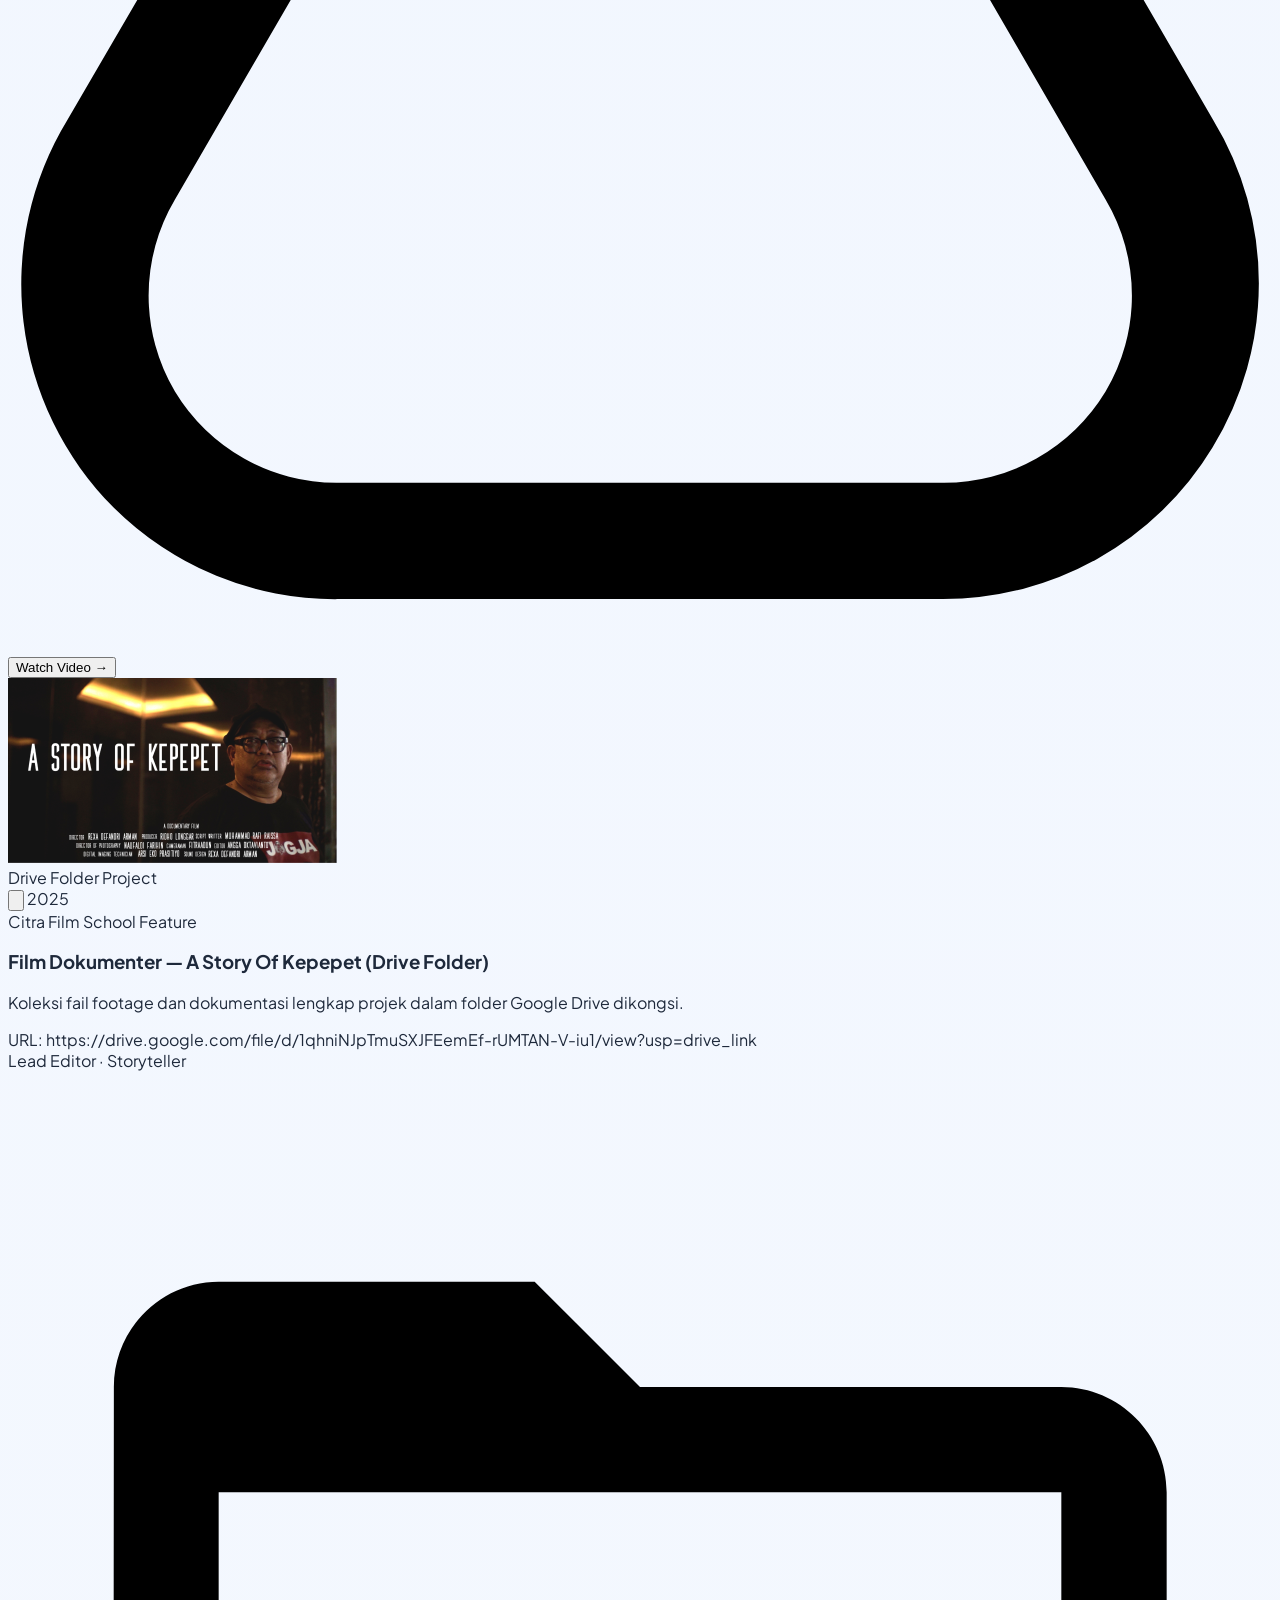
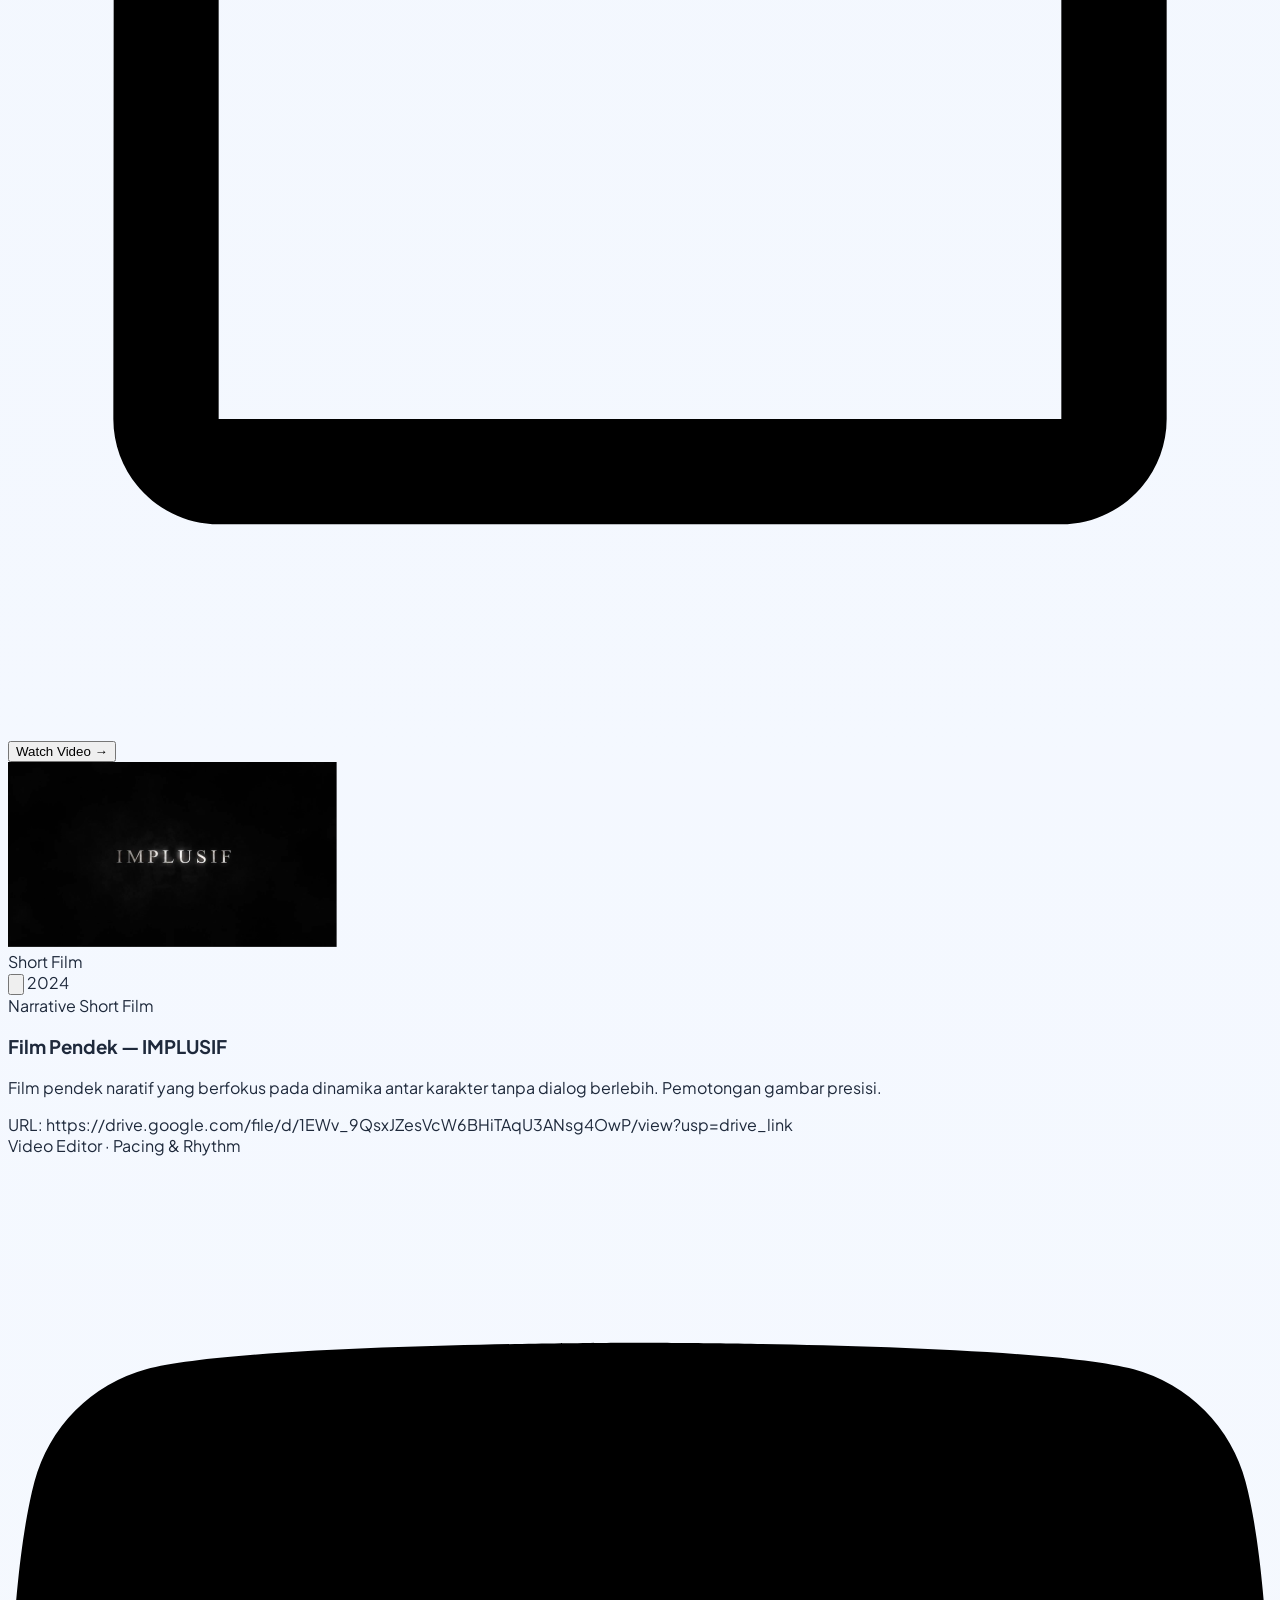
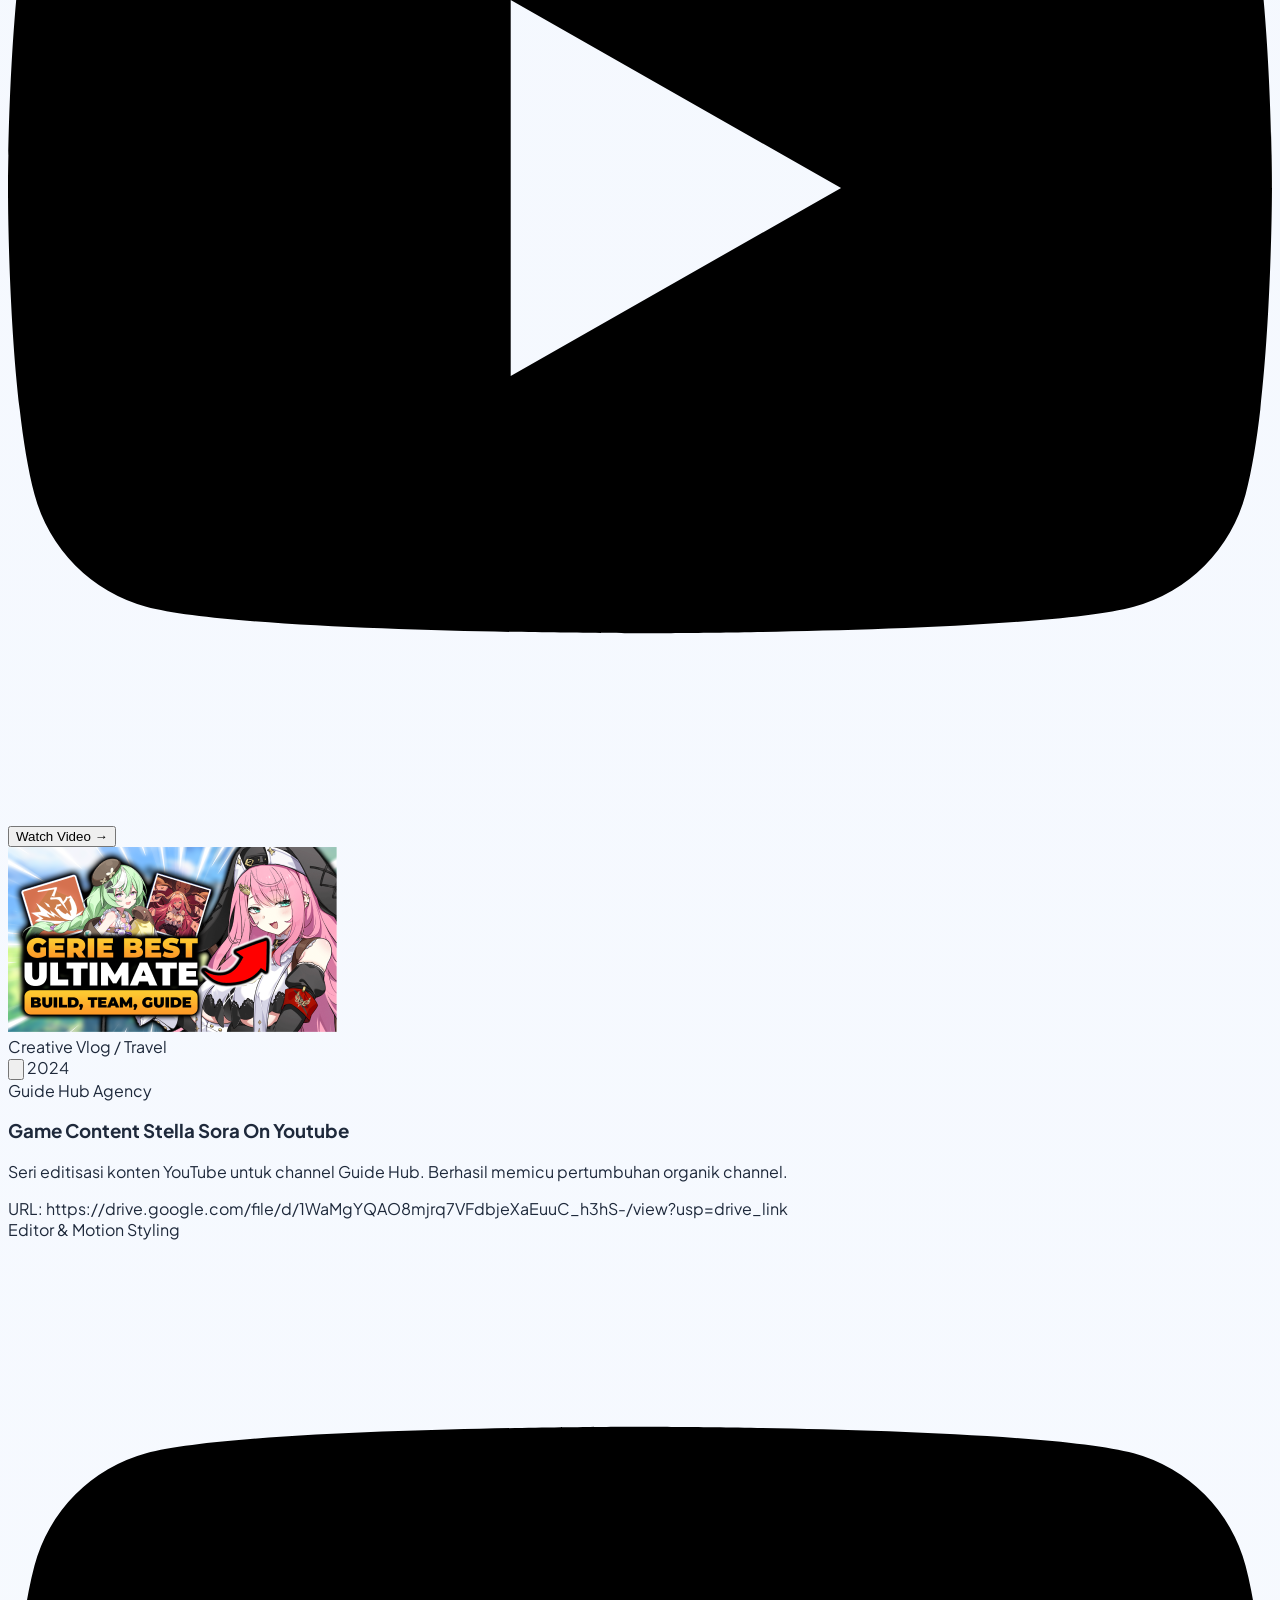
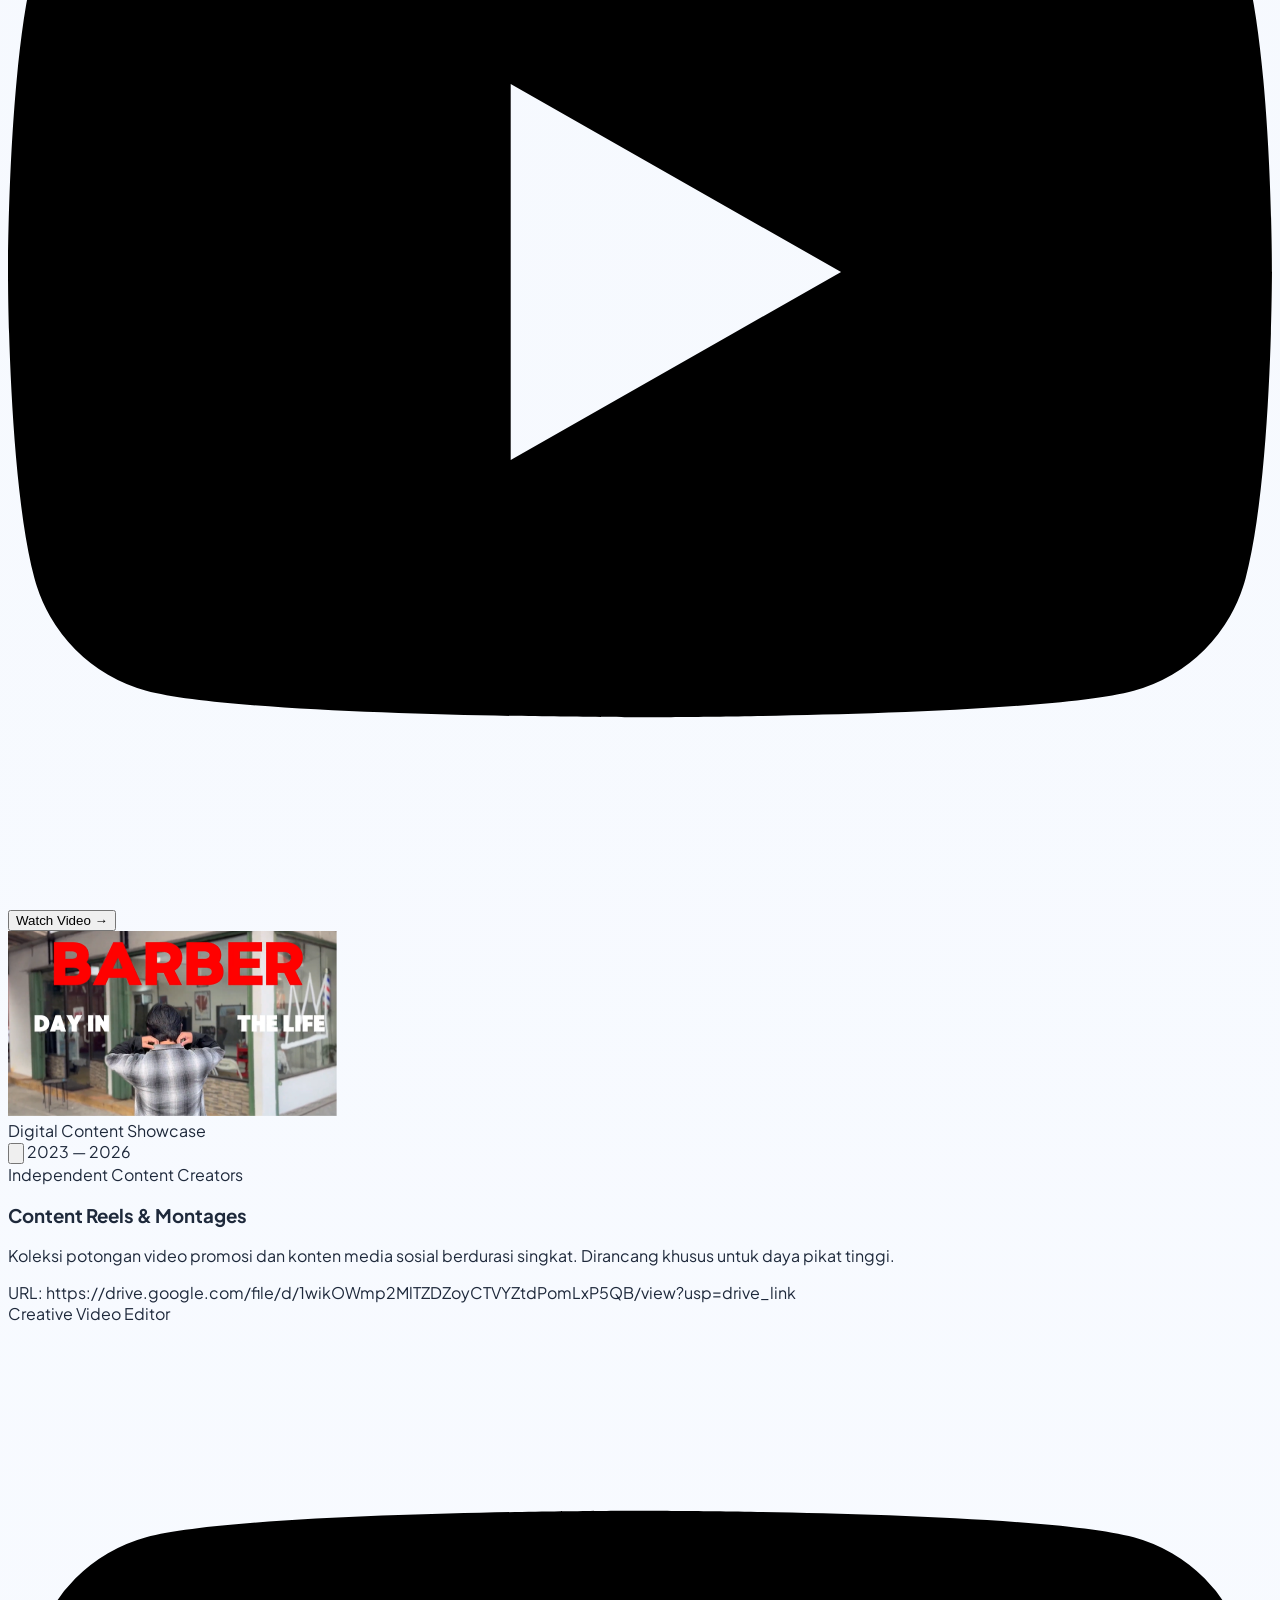
==== commit 0a66fe69: "Add files via upload" ====
--- a/index.html
+++ b/index.html
@@ -180,7 +180,7 @@
                 <div class="relative w-full aspect-video rounded-2xl overflow-hidden bg-black flex items-center justify-center">
                     
                     <!-- Dynamic Iframe / Video Player -->
-                    <iframe id="main-video-iframe" class="w-full h-full border-0" src="https://drive.google.com/file/d/1zfhQrx6uwomsar2bWvUOsgVDwZMvRfI4/preview" title="Featured Video" allow="accelerometer; autoplay; clipboard-write; encrypted-media; gyroscope; picture-in-picture" allowfullscreen></iframe>
+                    <iframe id="main-video-iframe" class="w-full h-full border-0" src="https://youtu.be/ygfiAiW9nxQ?si=iV9B2z7PYGz1G2lK" title="Featured Video" allow="accelerometer; autoplay; clipboard-write; encrypted-media; gyroscope; picture-in-picture" allowfullscreen></iframe>
 
                 </div>
             </div>
@@ -374,7 +374,7 @@
                                 Koleksi fail footage dan dokumentasi lengkap projek dalam folder Google Drive dikongsi.
                             </p>
                             <div class="pt-1">
-                                <span class="text-[11px] font-mono text-slate-400 block truncate">URL: <span id="url-proj-2">https://drive.google.com/drive/folders/1IN8TiDU1cxHH4as4jGGQYxRYV8VWT55c?usp=drive_link</span></span>
+                                <span class="text-[11px] font-mono text-slate-400 block truncate">URL: <span id="url-proj-2">https://drive.google.com/file/d/1qhniNJpTmuSXJFEemEf-rUMTAN-V-iu1/view?usp=drive_link</span></span>
                             </div>
                         </div>
                     </div>
@@ -382,7 +382,7 @@
                     <div class="pt-4 border-t border-slate-100 flex items-center justify-between mt-4 px-1">
                         <span class="text-[11px] font-medium text-slate-500">Lead Editor · Storyteller</span>
                         <div class="flex items-center gap-2">
-                            <a id="link-proj-2" href="https://drive.google.com/drive/folders/1IN8TiDU1cxHH4as4jGGQYxRYV8VWT55c?usp=drive_link" target="_blank" rel="noopener" title="Buka Folder Drive" class="p-1.5 text-slate-400 hover:text-blue-600 transition-colors">
+                            <a id="link-proj-2" href="https://drive.google.com/file/d/1qhniNJpTmuSXJFEemEf-rUMTAN-V-iu1/view?usp=drive_link" target="_blank" rel="noopener" title="Buka Folder Drive" class="p-1.5 text-slate-400 hover:text-blue-600 transition-colors">
                                 <svg class="w-4 h-4 fill-current" viewBox="0 0 24 24"><path d="M20 6h-8l-2-2H4c-1.1 0-1.99.9-1.99 2L2 18c0 1.1.9 2 2 2h16c1.1 0 2-.9 2-2V8c0-1.1-.9-2-2-2zm0 12H4V8h16v10z"/></svg>
                             </a>
                             <button onclick="playProjectVideoFromCard('proj-2', 'Film Dokumenter — A Story Of Kepepet')" class="inline-flex items-center gap-1.5 px-3 py-1.5 rounded-full bg-blue-50 hover:bg-blue-600 text-blue-600 hover:text-white transition-all text-xs font-bold">
@@ -413,7 +413,7 @@
                                 Film pendek naratif yang berfokus pada dinamika antar karakter tanpa dialog berlebih. Pemotongan gambar presisi.
                             </p>
                             <div class="pt-1">
-                                <span class="text-[11px] font-mono text-slate-400 block truncate">URL: <span id="url-proj-3">https://www.youtube.com/watch?v=dQw4w9WgXcQ</span></span>
+                                <span class="text-[11px] font-mono text-slate-400 block truncate">URL: <span id="url-proj-3">https://drive.google.com/file/d/1EWv_9QsxJZesVcW6BHiTAqU3ANsg4OwP/view?usp=drive_link</span></span>
                             </div>
                         </div>
                     </div>
@@ -421,7 +421,7 @@
                     <div class="pt-4 border-t border-slate-100 flex items-center justify-between mt-4 px-1">
                         <span class="text-[11px] font-medium text-slate-500">Video Editor · Pacing &amp; Rhythm</span>
                         <div class="flex items-center gap-2">
-                            <a id="link-proj-3" href="https://www.youtube.com/watch?v=dQw4w9WgXcQ" target="_blank" rel="noopener" title="Buka di YouTube" class="p-1.5 text-slate-400 hover:text-red-600 transition-colors">
+                            <a id="link-proj-3" href="https://drive.google.com/file/d/1EWv_9QsxJZesVcW6BHiTAqU3ANsg4OwP/view?usp=drive_link" target="_blank" rel="noopener" title="Buka di YouTube" class="p-1.5 text-slate-400 hover:text-red-600 transition-colors">
                                 <svg class="w-4 h-4 fill-current" viewBox="0 0 24 24"><path d="M23.498 6.186a3.016 3.016 0 0 0-2.122-2.136C19.505 3.545 12 3.545 12 3.545s-7.505 0-9.377.505A3.017 3.017 0 0 0 .502 6.186C0 8.07 0 12 0 12s0 3.93.502 5.814a3.016 3.016 0 0 0 2.122 2.136c1.871.505 9.376.505 9.376.505s7.505 0 9.377-.505a3.015 3.015 0 0 0 2.122-2.136C24 15.93 24 12 24 12s0-3.93-.502-5.814zM9.545 15.568V8.432L15.818 12l-6.273 3.568z"/></svg>
                             </a>
                             <button onclick="playProjectVideoFromCard('proj-3', 'Film Pendek — IMPLUSIF')" class="inline-flex items-center gap-1.5 px-3 py-1.5 rounded-full bg-blue-50 hover:bg-blue-600 text-blue-600 hover:text-white transition-all text-xs font-bold">
@@ -452,7 +452,7 @@
                                 Seri editisasi konten YouTube untuk channel Guide Hub. Berhasil memicu pertumbuhan organik channel.
                             </p>
                             <div class="pt-1">
-                                <span class="text-[11px] font-mono text-slate-400 block truncate">URL: <span id="url-proj-4">https://www.youtube.com/watch?v=dQw4w9WgXcQ</span></span>
+                                <span class="text-[11px] font-mono text-slate-400 block truncate">URL: <span id="url-proj-4">https://drive.google.com/file/d/1WaMgYQAO8mjrq7VFdbjeXaEuuC_h3hS-/view?usp=drive_link</span></span>
                             </div>
                         </div>
                     </div>
@@ -460,7 +460,7 @@
                     <div class="pt-4 border-t border-slate-100 flex items-center justify-between mt-4 px-1">
                         <span class="text-[11px] font-medium text-slate-500">Editor &amp; Motion Styling</span>
                         <div class="flex items-center gap-2">
-                            <a id="link-proj-4" href="https://www.youtube.com/watch?v=dQw4w9WgXcQ" target="_blank" rel="noopener" title="Buka di YouTube" class="p-1.5 text-slate-400 hover:text-red-600 transition-colors">
+                            <a id="link-proj-4" href="hhttps://drive.google.com/file/d/1WaMgYQAO8mjrq7VFdbjeXaEuuC_h3hS-/view?usp=drive_link" target="_blank" rel="noopener" title="Buka di YouTube" class="p-1.5 text-slate-400 hover:text-red-600 transition-colors">
                                 <svg class="w-4 h-4 fill-current" viewBox="0 0 24 24"><path d="M23.498 6.186a3.016 3.016 0 0 0-2.122-2.136C19.505 3.545 12 3.545 12 3.545s-7.505 0-9.377.505A3.017 3.017 0 0 0 .502 6.186C0 8.07 0 12 0 12s0 3.93.502 5.814a3.016 3.016 0 0 0 2.122 2.136c1.871.505 9.376.505 9.376.505s7.505 0 9.377-.505a3.015 3.015 0 0 0 2.122-2.136C24 15.93 24 12 24 12s0-3.93-.502-5.814zM9.545 15.568V8.432L15.818 12l-6.273 3.568z"/></svg>
                             </a>
                             <button onclick="playProjectVideoFromCard('proj-4', 'Game Content Stella Sora')" class="inline-flex items-center gap-1.5 px-3 py-1.5 rounded-full bg-blue-50 hover:bg-blue-600 text-blue-600 hover:text-white transition-all text-xs font-bold">
@@ -491,7 +491,7 @@
                                 Koleksi potongan video promosi dan konten media sosial berdurasi singkat. Dirancang khusus untuk daya pikat tinggi.
                             </p>
                             <div class="pt-1">
-                                <span class="text-[11px] font-mono text-slate-400 block truncate">URL: <span id="url-proj-5">https://www.youtube.com/watch?v=dQw4w9WgXcQ</span></span>
+                                <span class="text-[11px] font-mono text-slate-400 block truncate">URL: <span id="url-proj-5">https://drive.google.com/file/d/1wikOWmp2MlTZDZoyCTVYZtdPomLxP5QB/view?usp=drive_link</span></span>
                             </div>
                         </div>
                     </div>
@@ -499,7 +499,7 @@
                     <div class="pt-4 border-t border-slate-100 flex items-center justify-between mt-4 px-1">
                         <span class="text-[11px] font-medium text-slate-500">Creative Video Editor</span>
                         <div class="flex items-center gap-2">
-                            <a id="link-proj-5" href="https://www.youtube.com/watch?v=dQw4w9WgXcQ" target="_blank" rel="noopener" title="Buka di YouTube" class="p-1.5 text-slate-400 hover:text-red-600 transition-colors">
+                            <a id="link-proj-5" href="https://drive.google.com/file/d/1wikOWmp2MlTZDZoyCTVYZtdPomLxP5QB/view?usp=drive_link" target="_blank" rel="noopener" title="Buka di YouTube" class="p-1.5 text-slate-400 hover:text-red-600 transition-colors">
                                 <svg class="w-4 h-4 fill-current" viewBox="0 0 24 24"><path d="M23.498 6.186a3.016 3.016 0 0 0-2.122-2.136C19.505 3.545 12 3.545 12 3.545s-7.505 0-9.377.505A3.017 3.017 0 0 0 .502 6.186C0 8.07 0 12 0 12s0 3.93.502 5.814a3.016 3.016 0 0 0 2.122 2.136c1.871.505 9.376.505 9.376.505s7.505 0 9.377-.505a3.015 3.015 0 0 0 2.122-2.136C24 15.93 24 12 24 12s0-3.93-.502-5.814zM9.545 15.568V8.432L15.818 12l-6.273 3.568z"/></svg>
                             </a>
                             <button onclick="playProjectVideoFromCard('proj-5', 'Content Reels & Montages')" class="inline-flex items-center gap-1.5 px-3 py-1.5 rounded-full bg-blue-50 hover:bg-blue-600 text-blue-600 hover:text-white transition-all text-xs font-bold">
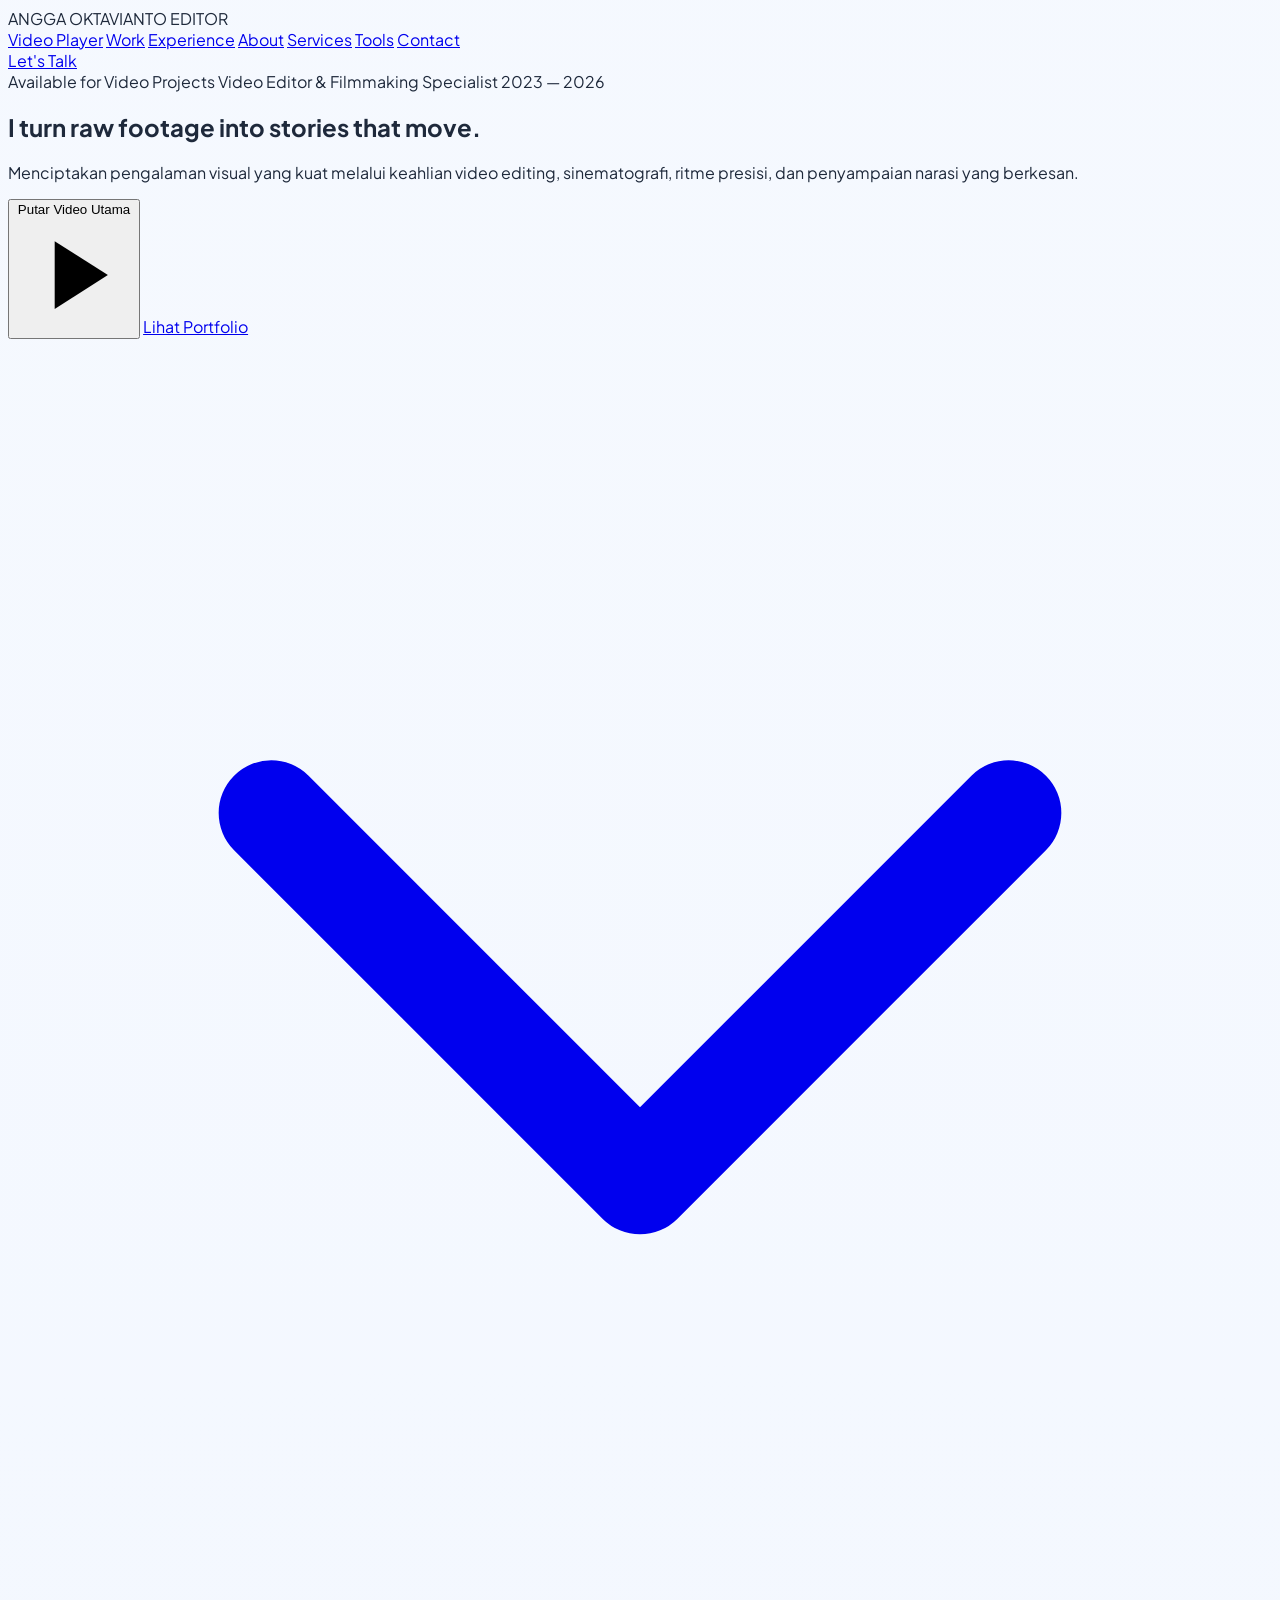
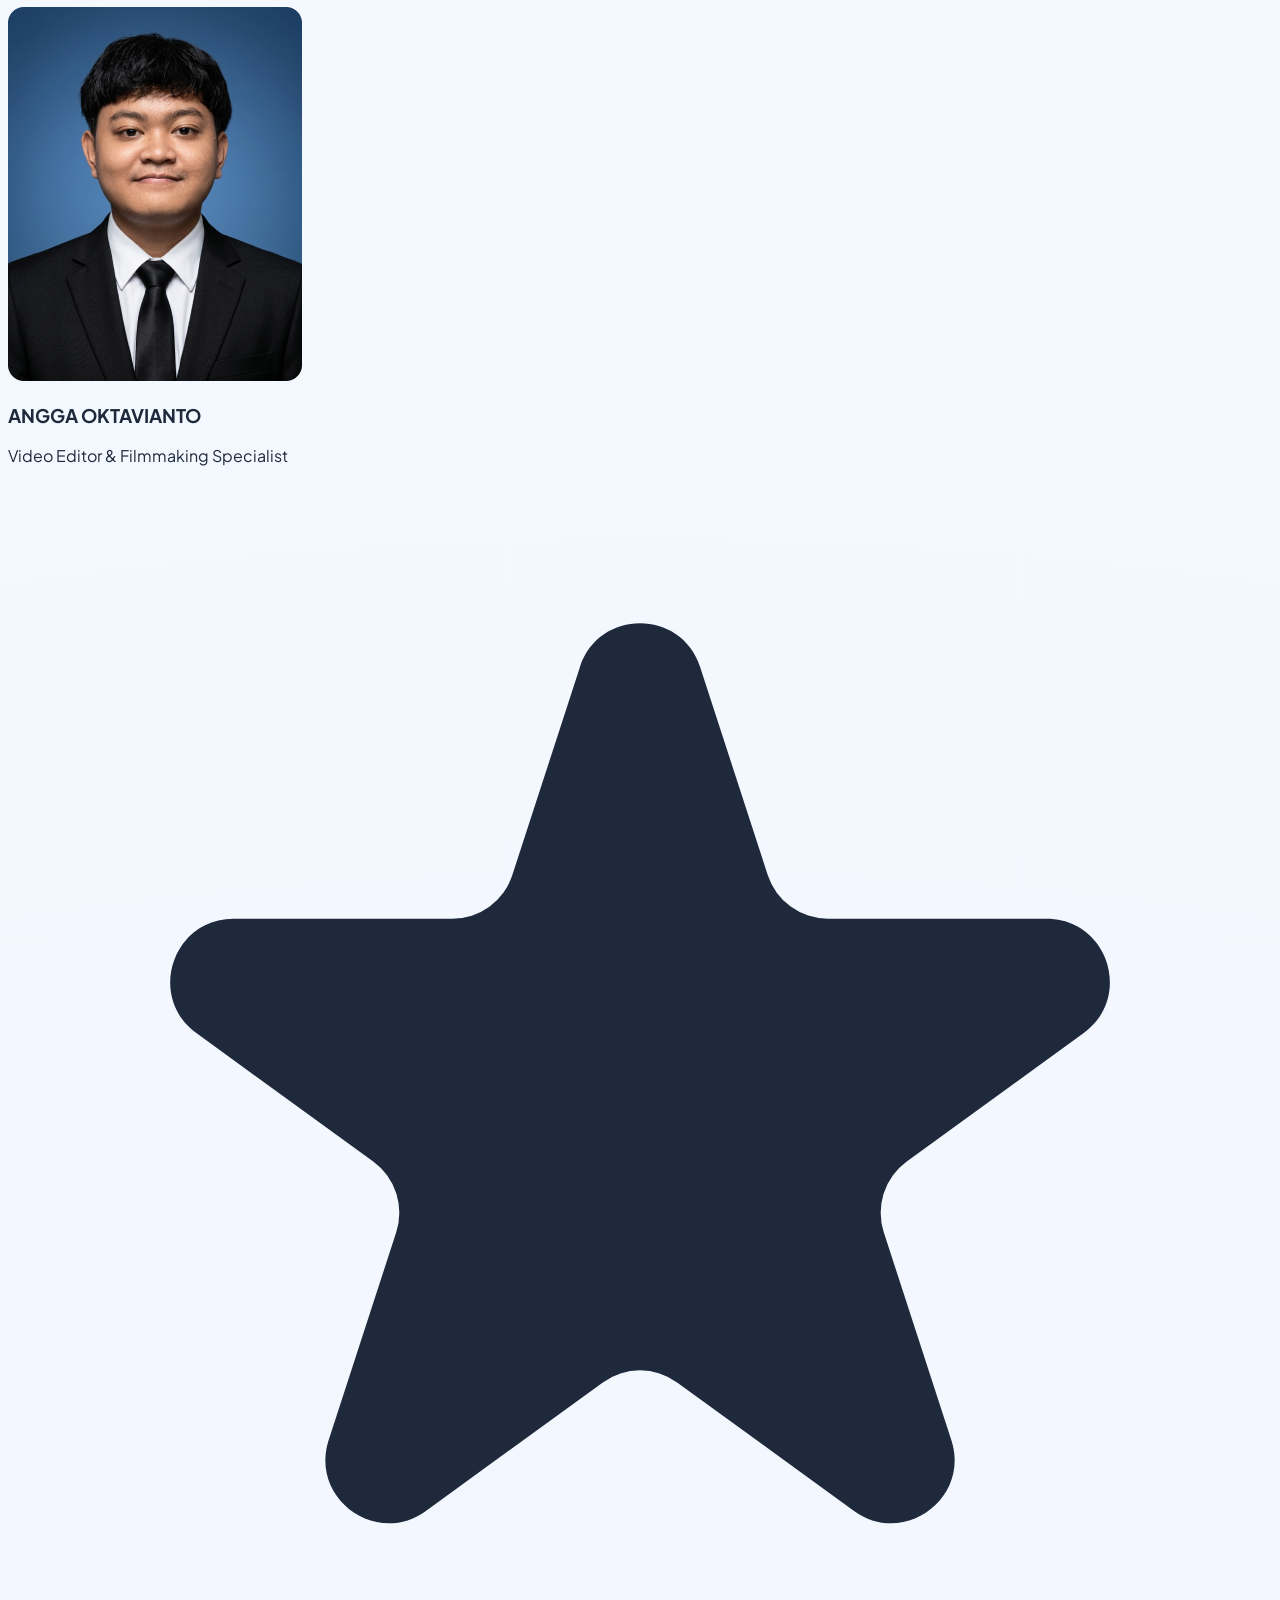
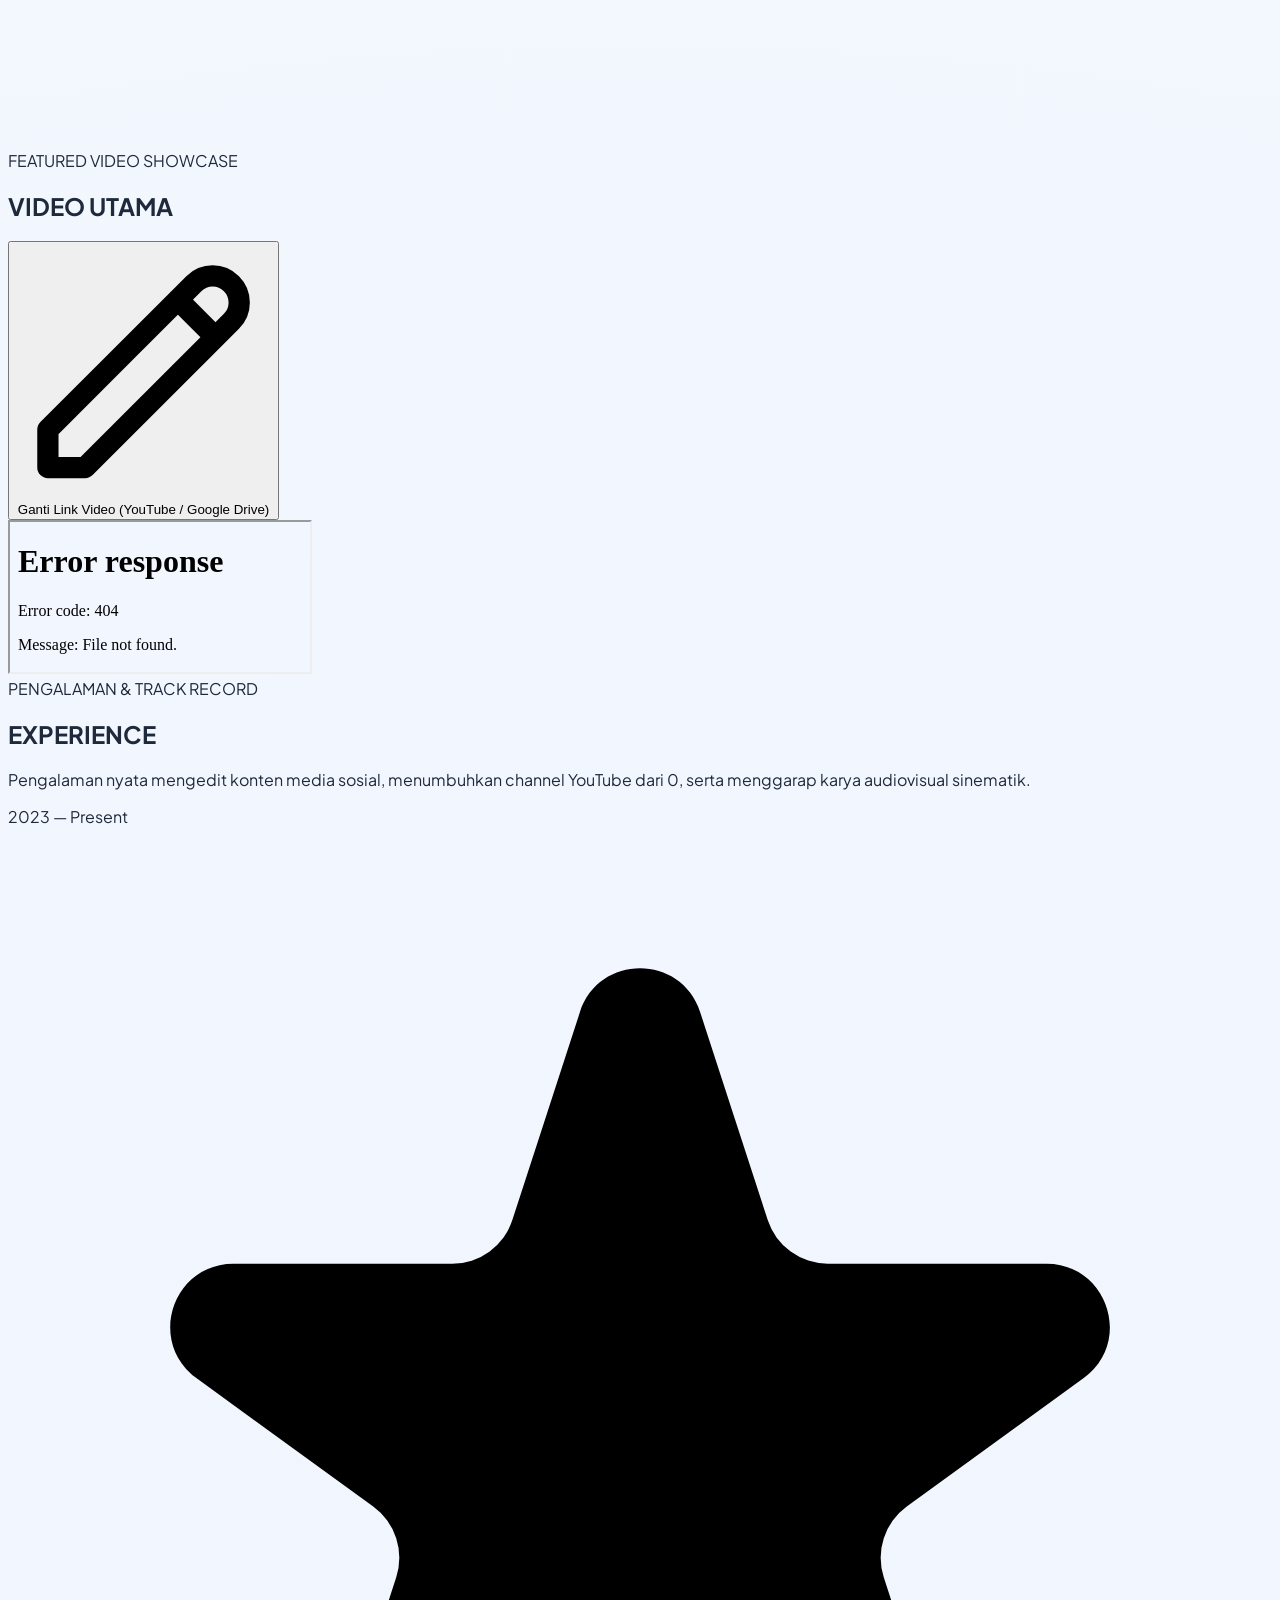
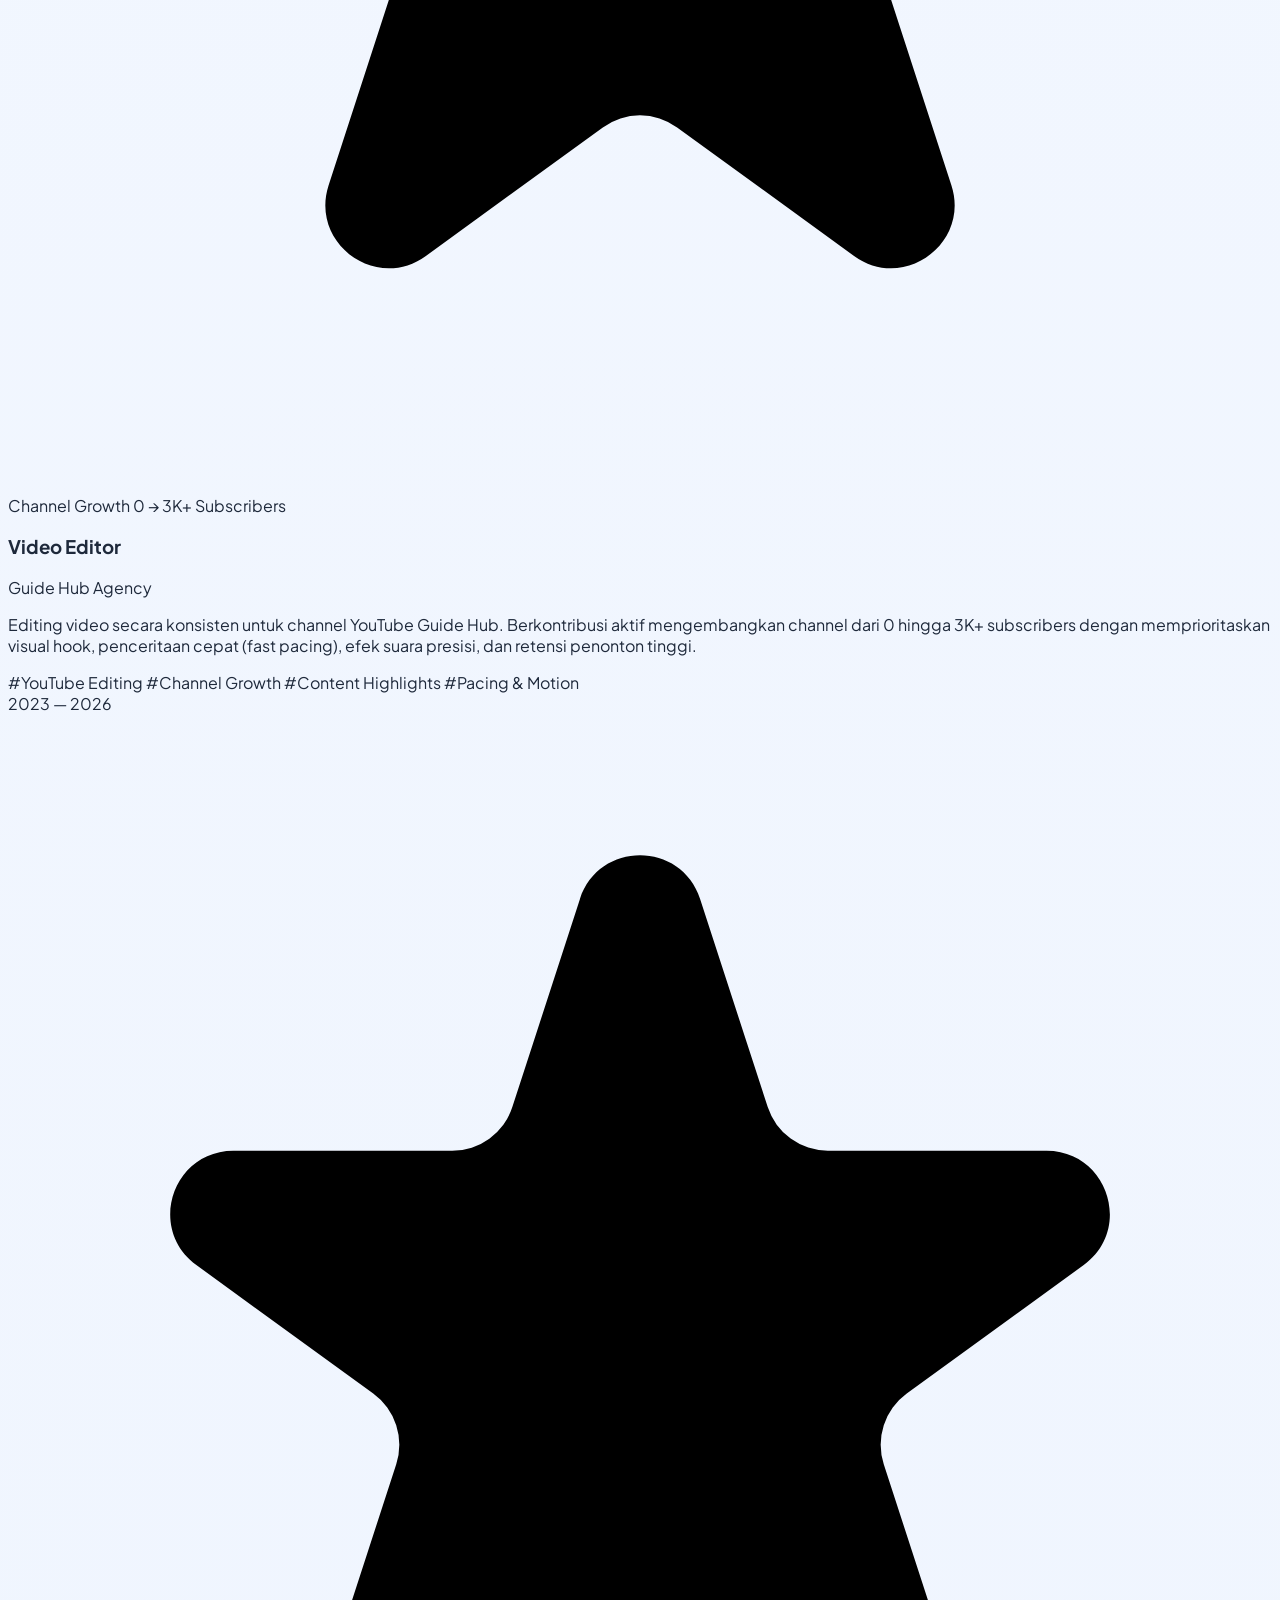
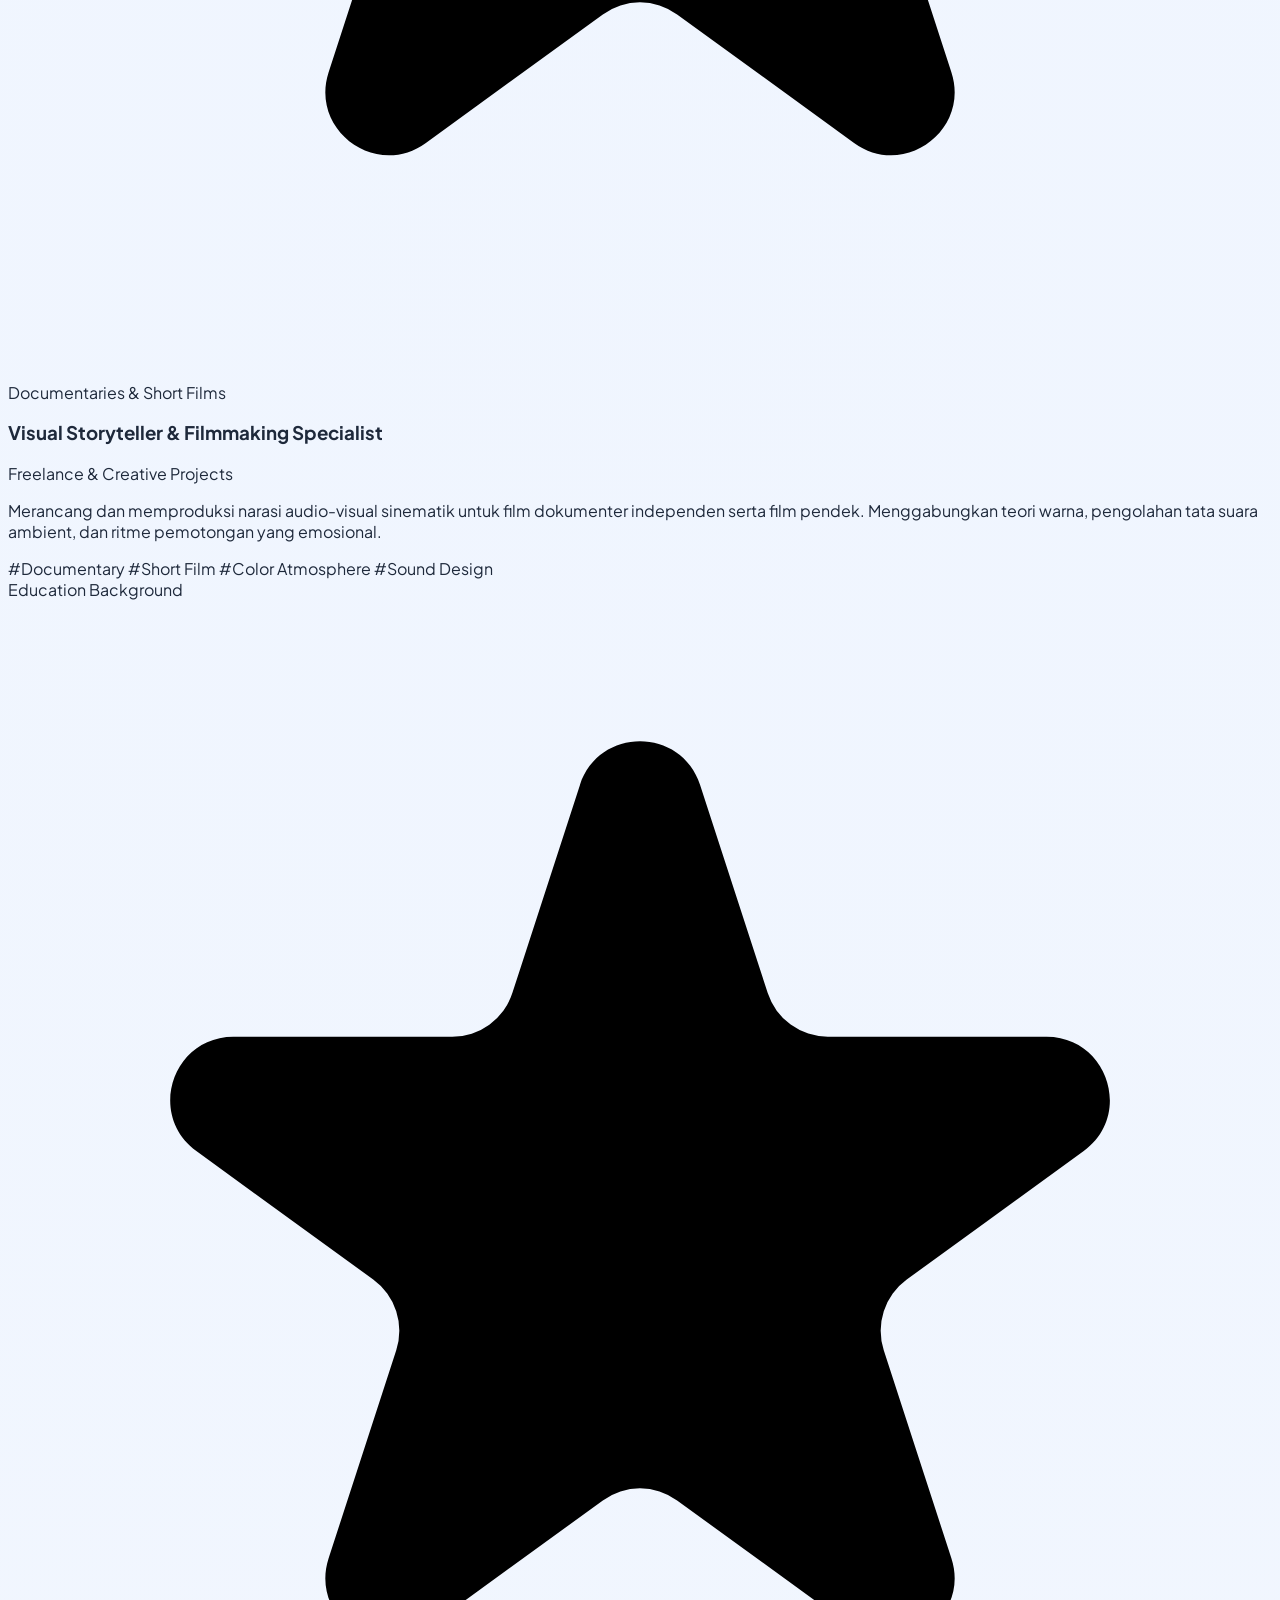
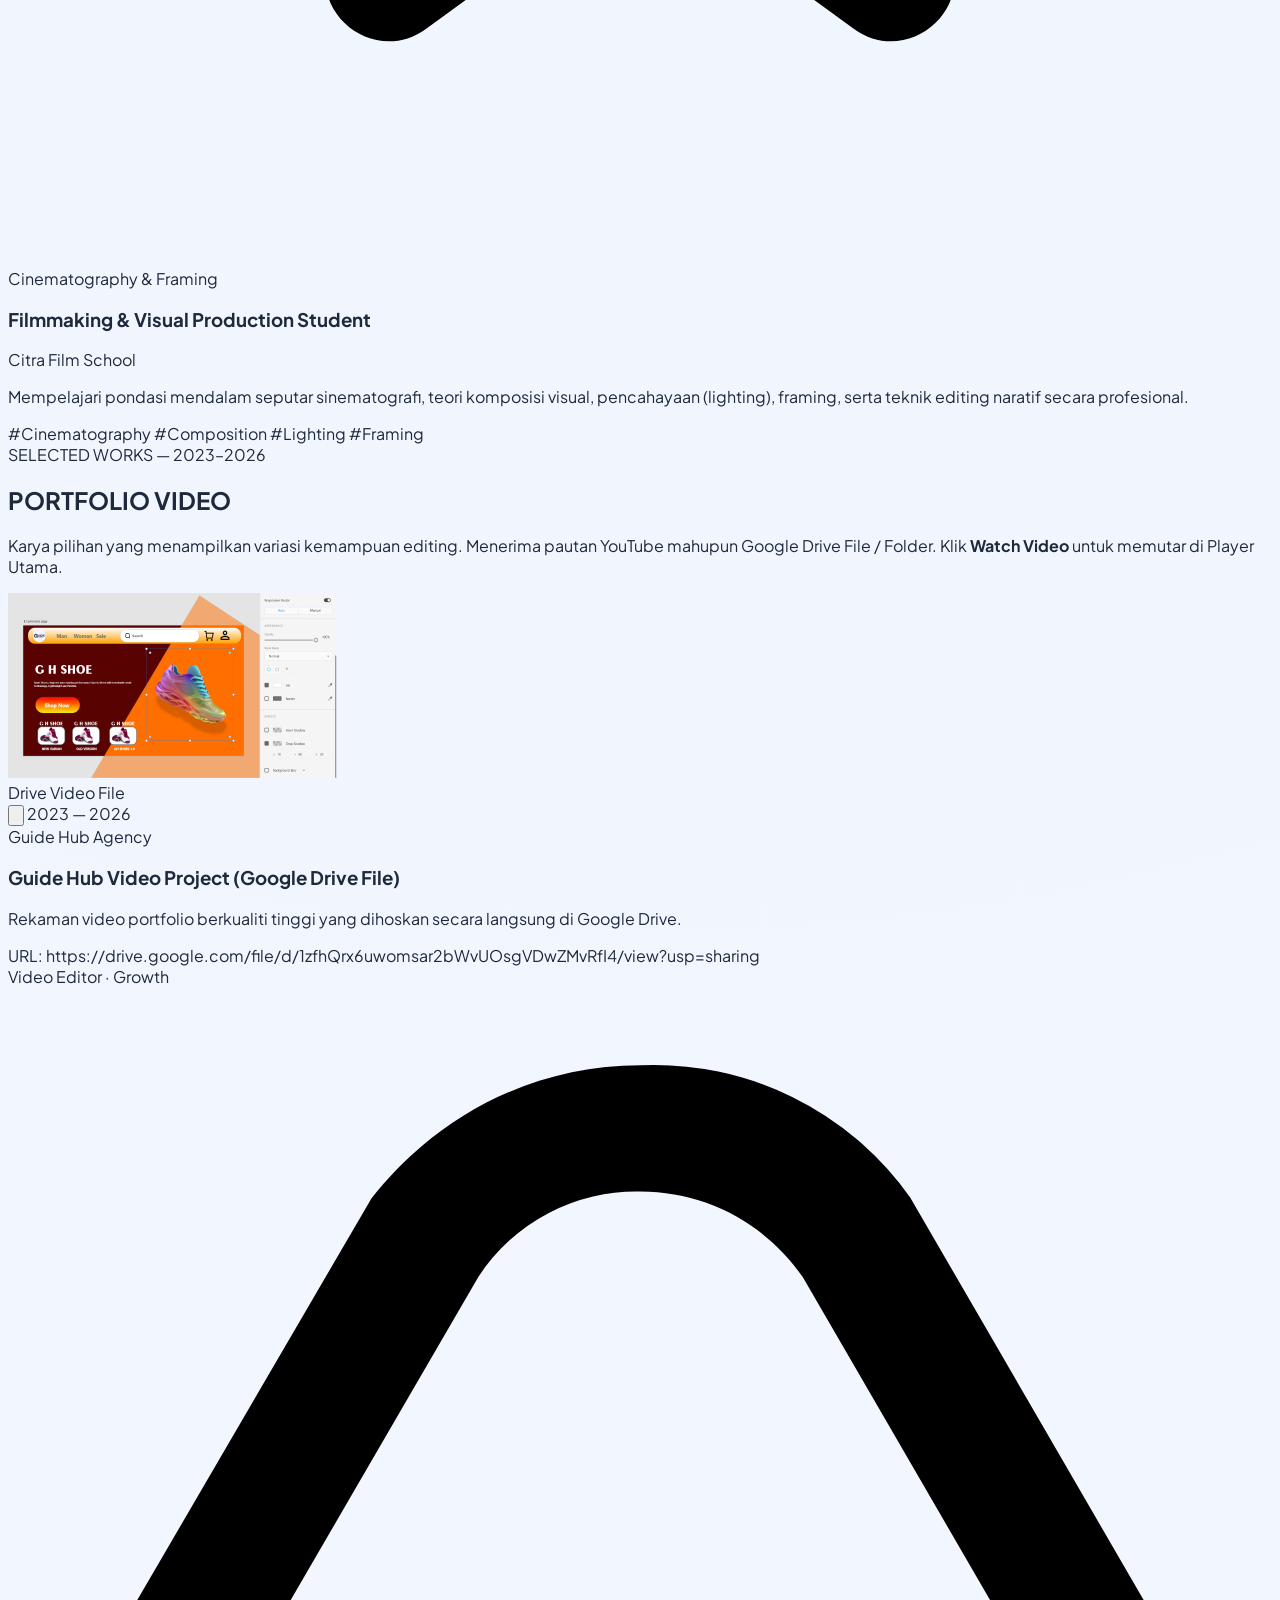
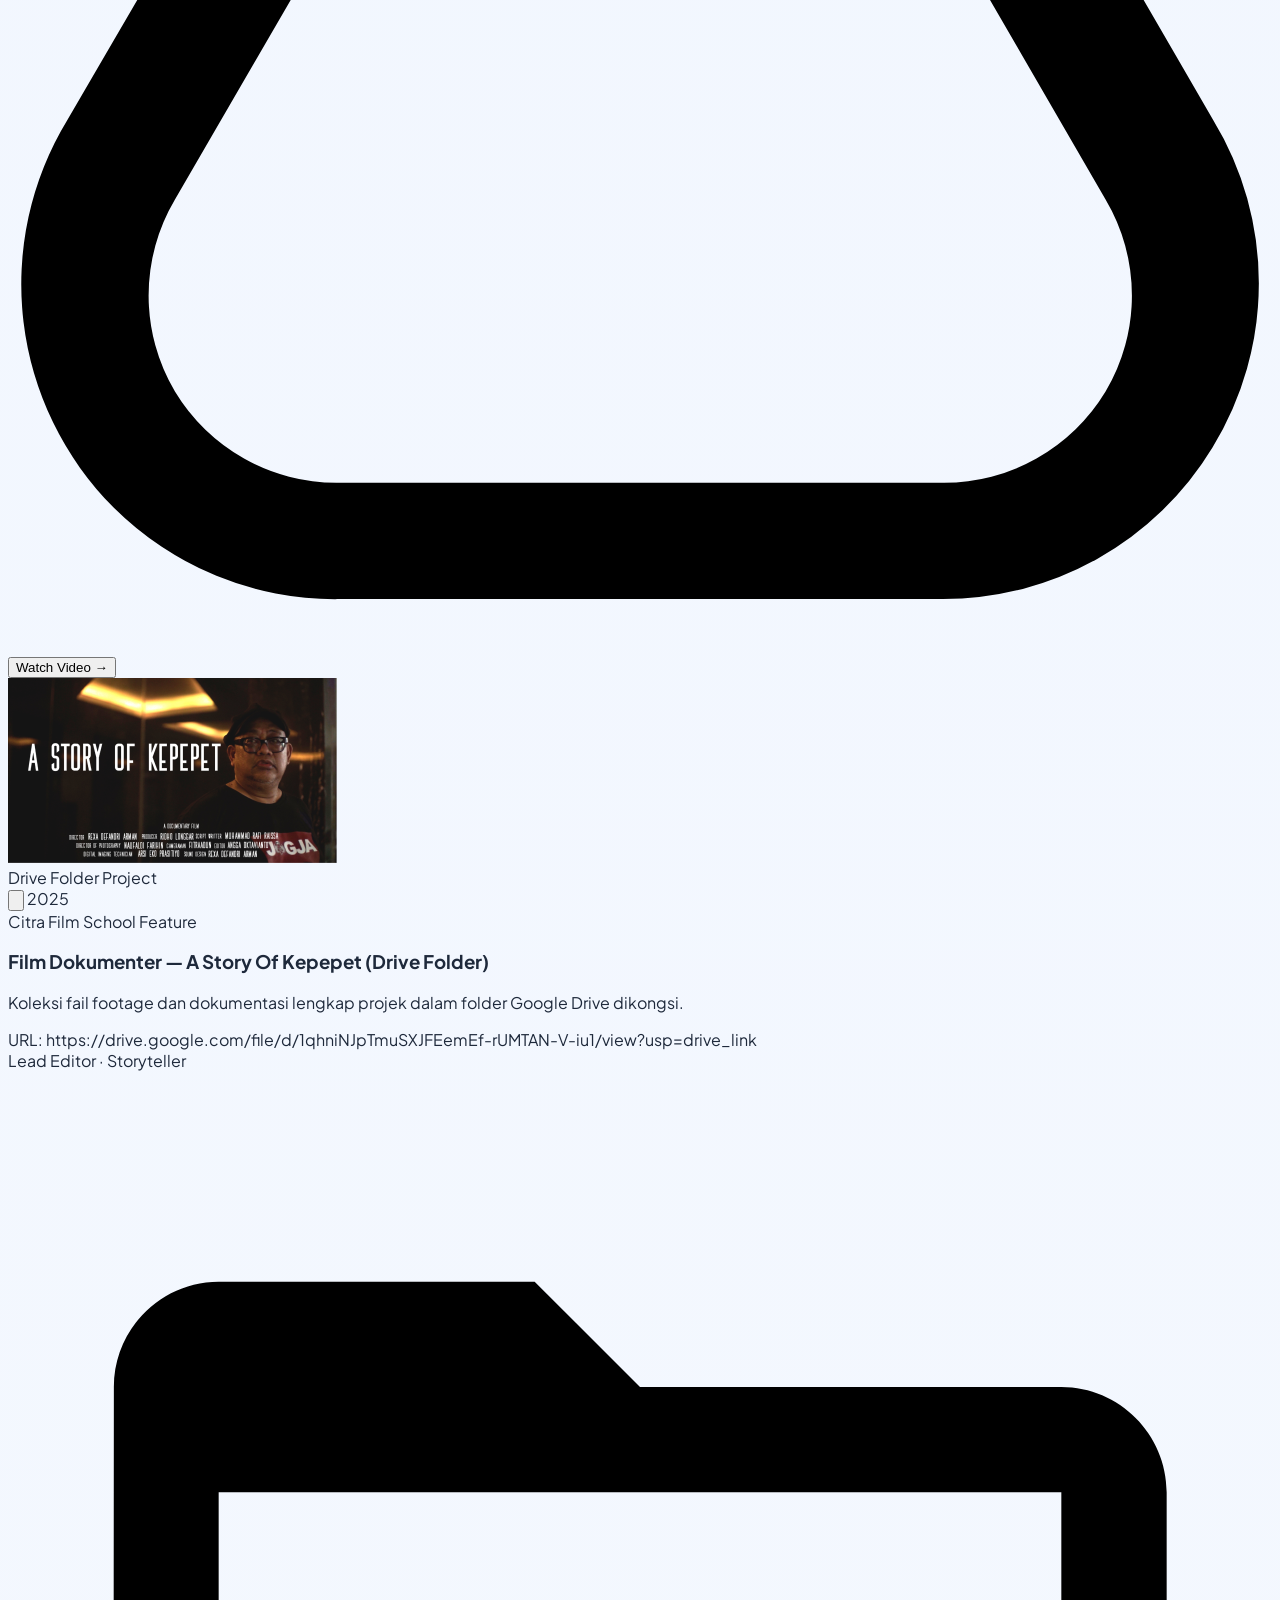
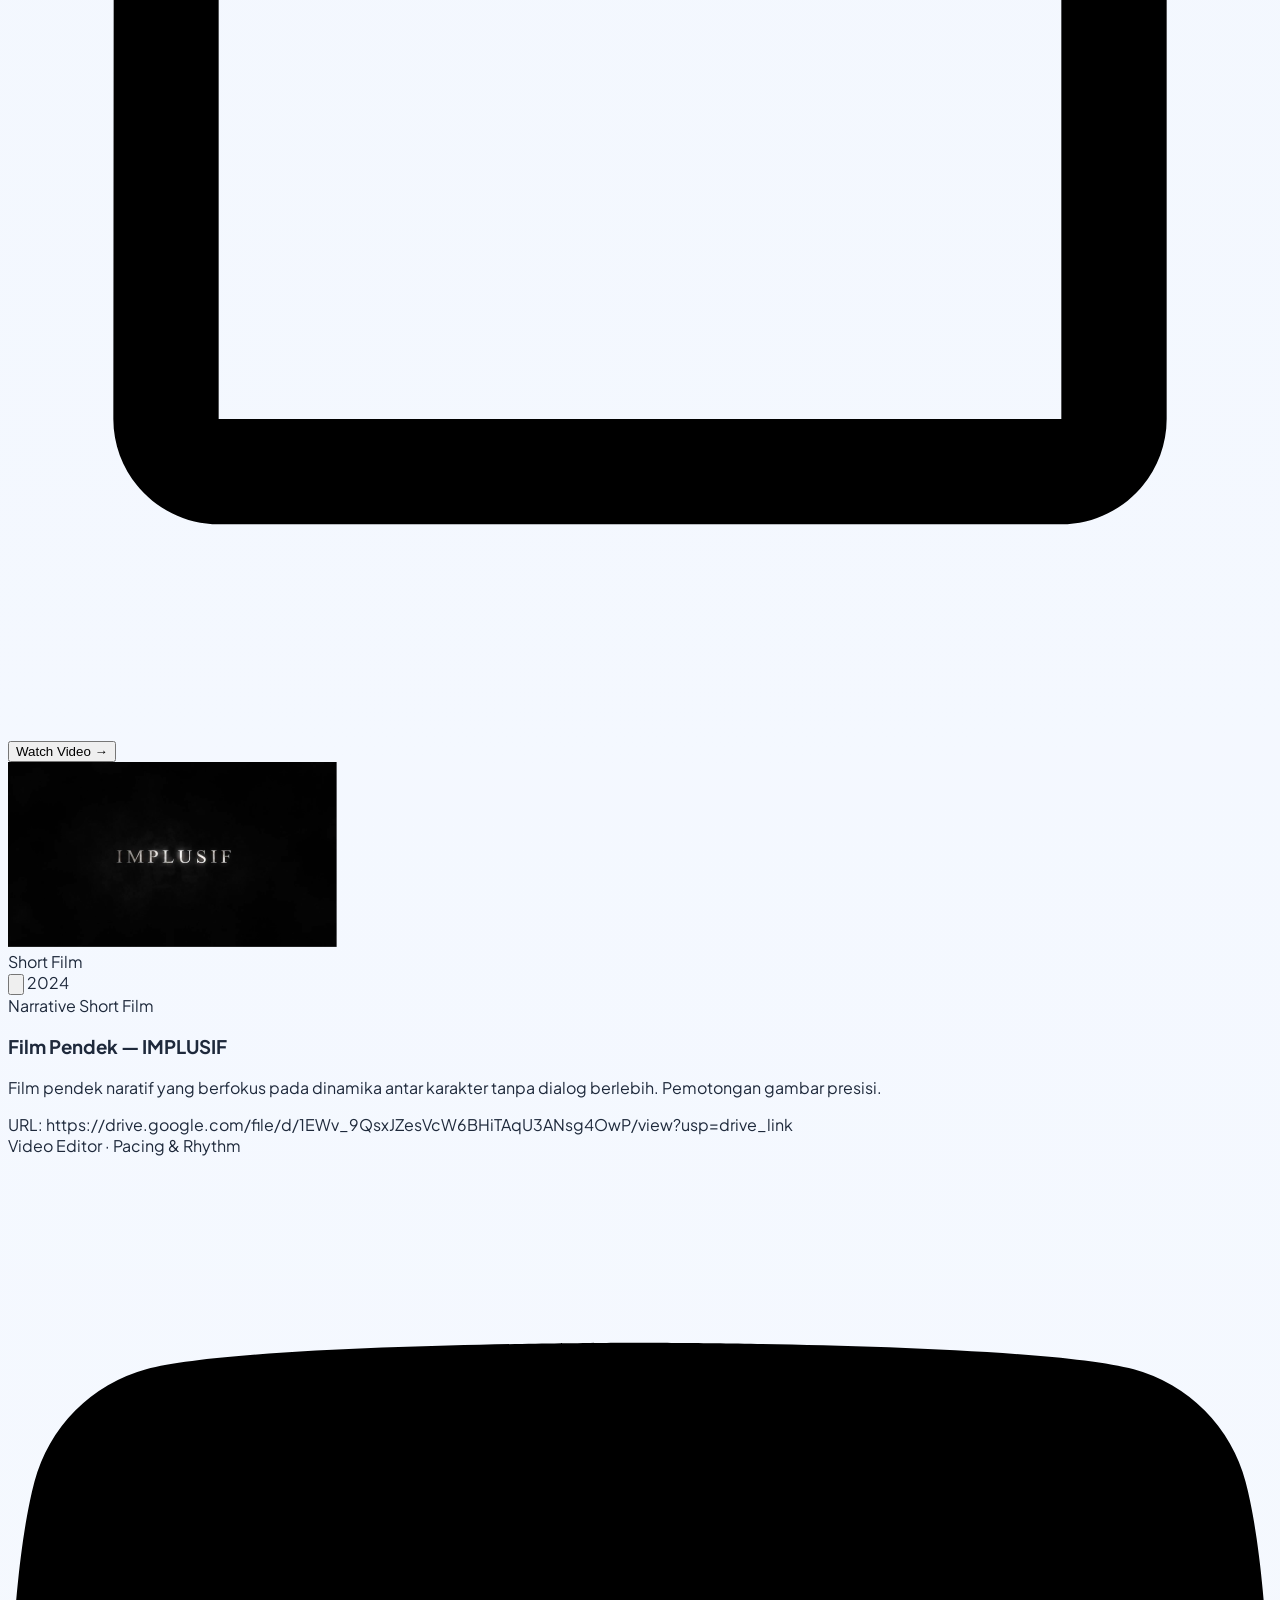
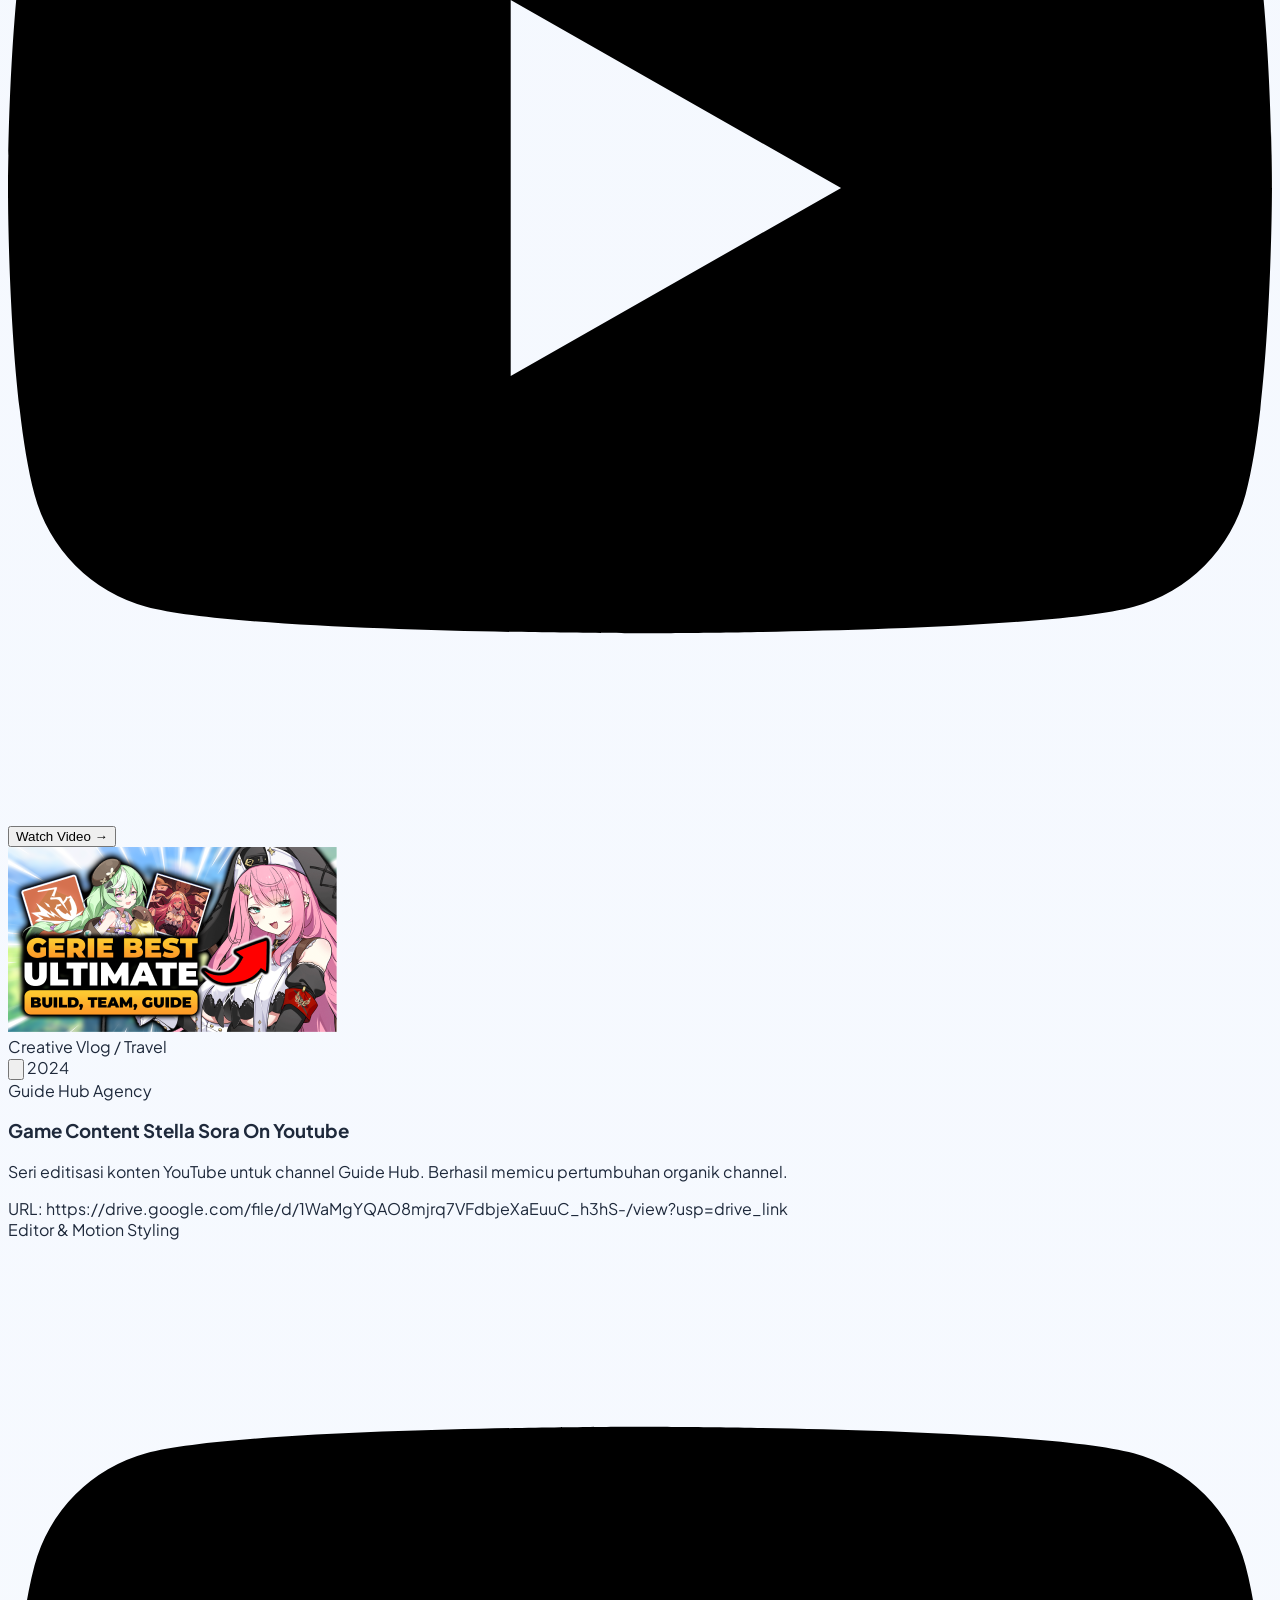
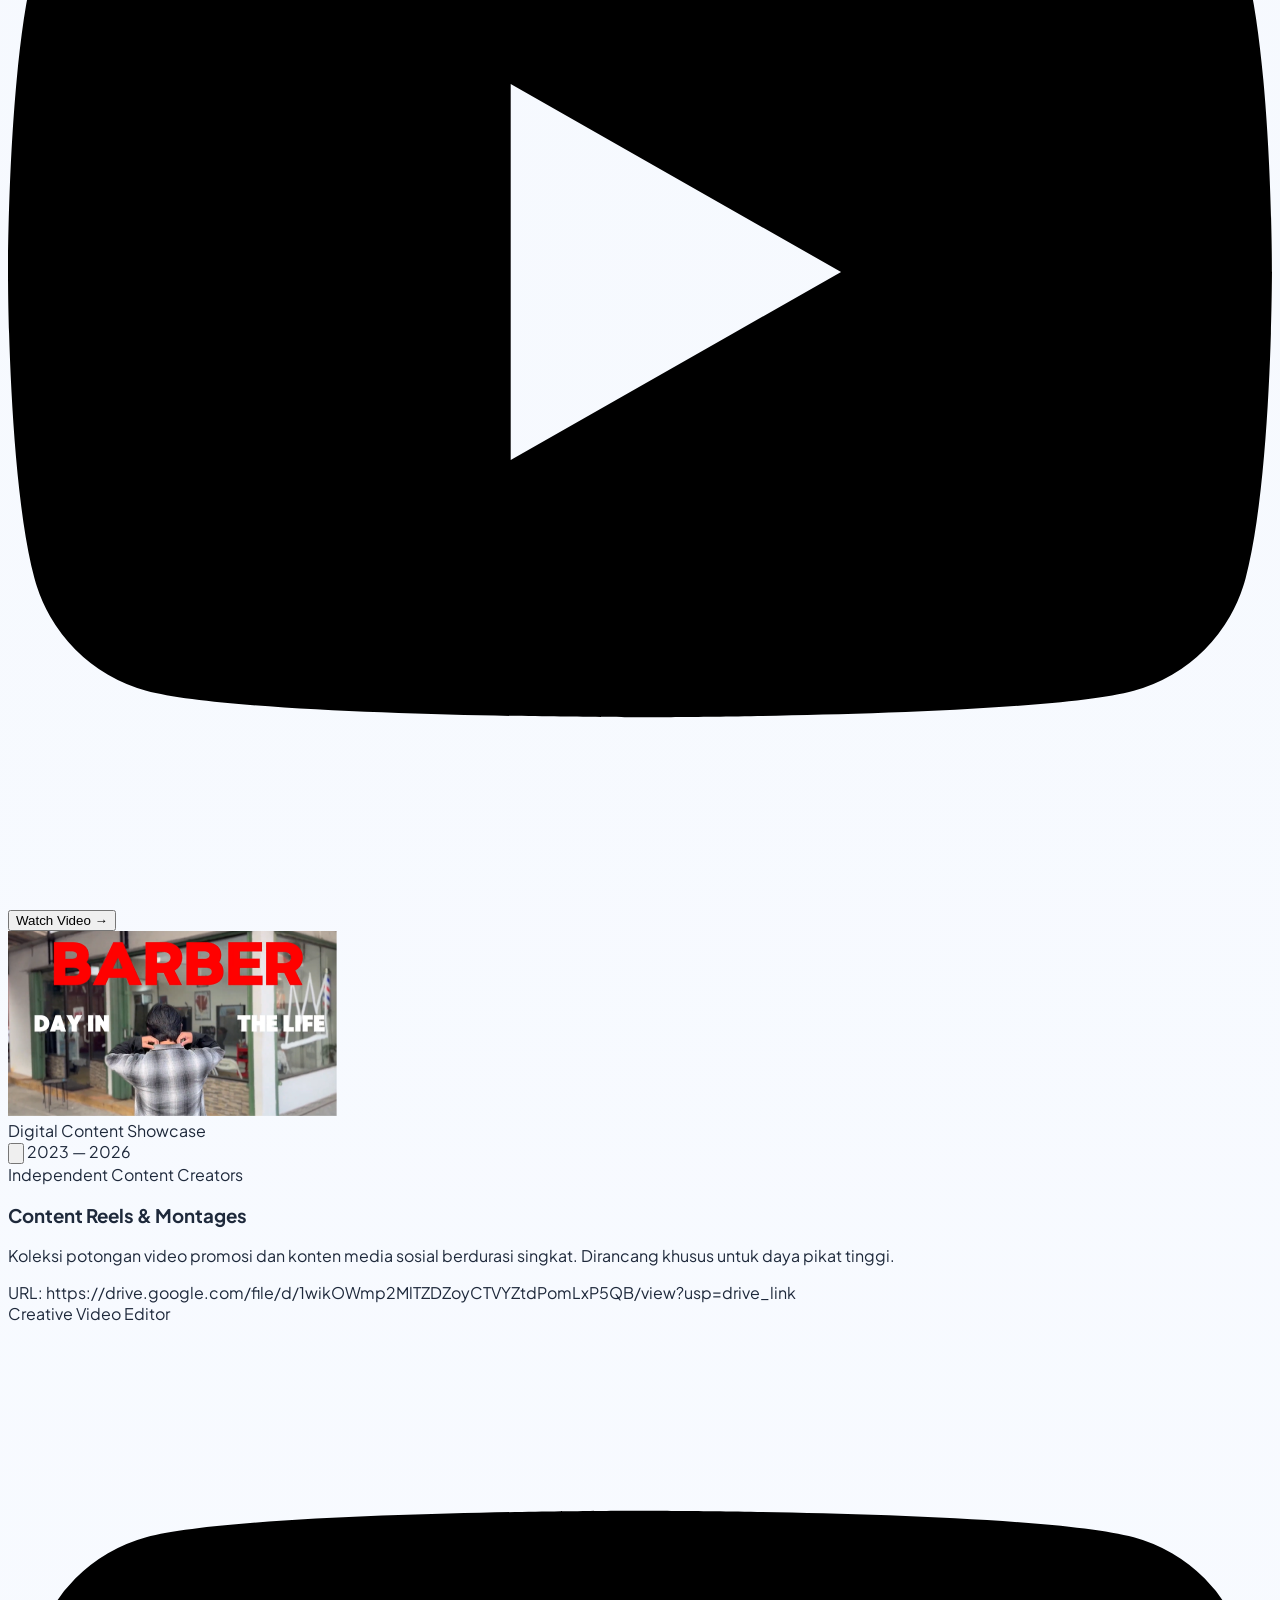
==== commit ec953ca9: "Update index.html" ====
--- a/index.html
+++ b/index.html
@@ -180,7 +180,7 @@
                 <div class="relative w-full aspect-video rounded-2xl overflow-hidden bg-black flex items-center justify-center">
                     
                     <!-- Dynamic Iframe / Video Player -->
-                    <iframe id="main-video-iframe" class="w-full h-full border-0" src="https://youtu.be/ygfiAiW9nxQ?si=iV9B2z7PYGz1G2lK" title="Featured Video" allow="accelerometer; autoplay; clipboard-write; encrypted-media; gyroscope; picture-in-picture" allowfullscreen></iframe>
+                    <iframe id="main-video-iframe" class="w-full h-full border-0" src="Stella Sora Gerie Build (ULTIMATE GUIDE) BEST Team, Disc, Emblem, Tips, AND MORE _ Gerie Stella Sora_1080p.mp4" title="Featured Video" allow="accelerometer; autoplay; clipboard-write; encrypted-media; gyroscope; picture-in-picture" allowfullscreen></iframe>
 
                 </div>
             </div>
@@ -1071,4 +1071,4 @@
         }
     </script>
 </body>
-</html>+</html>
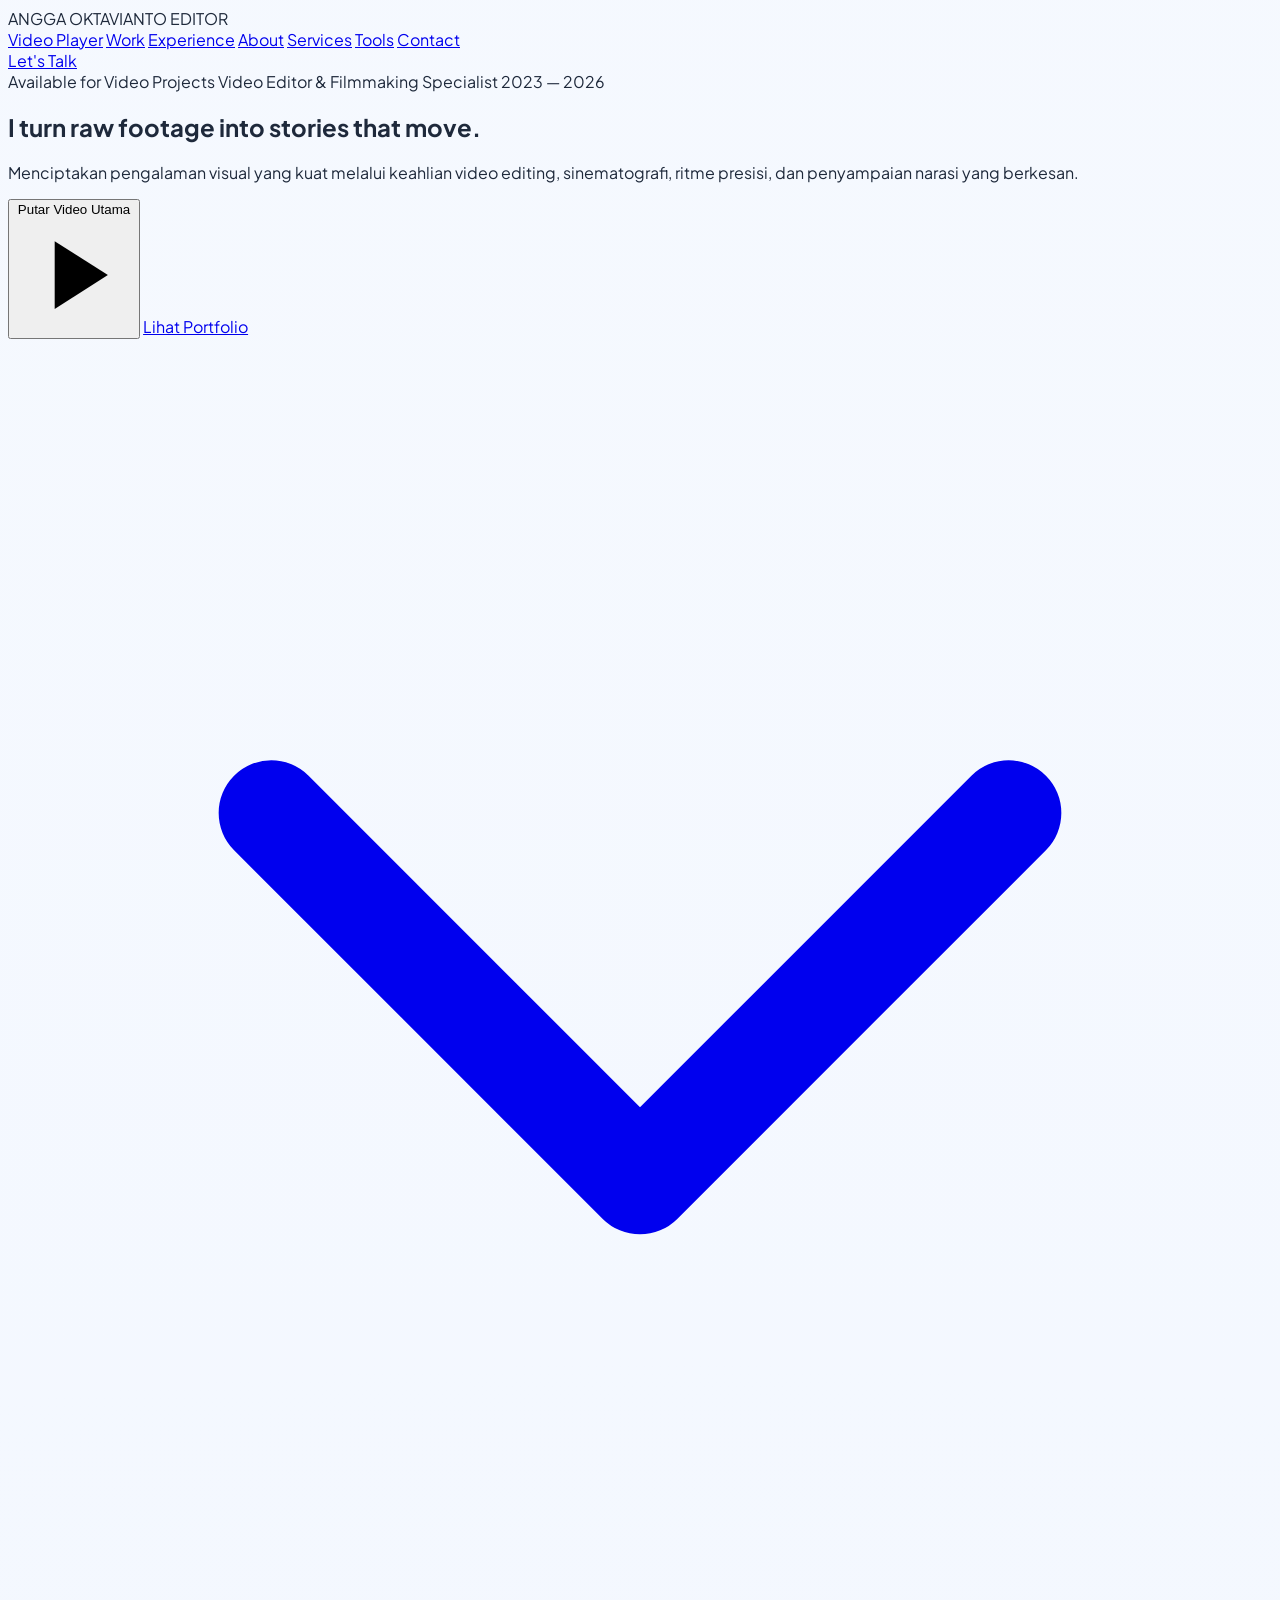
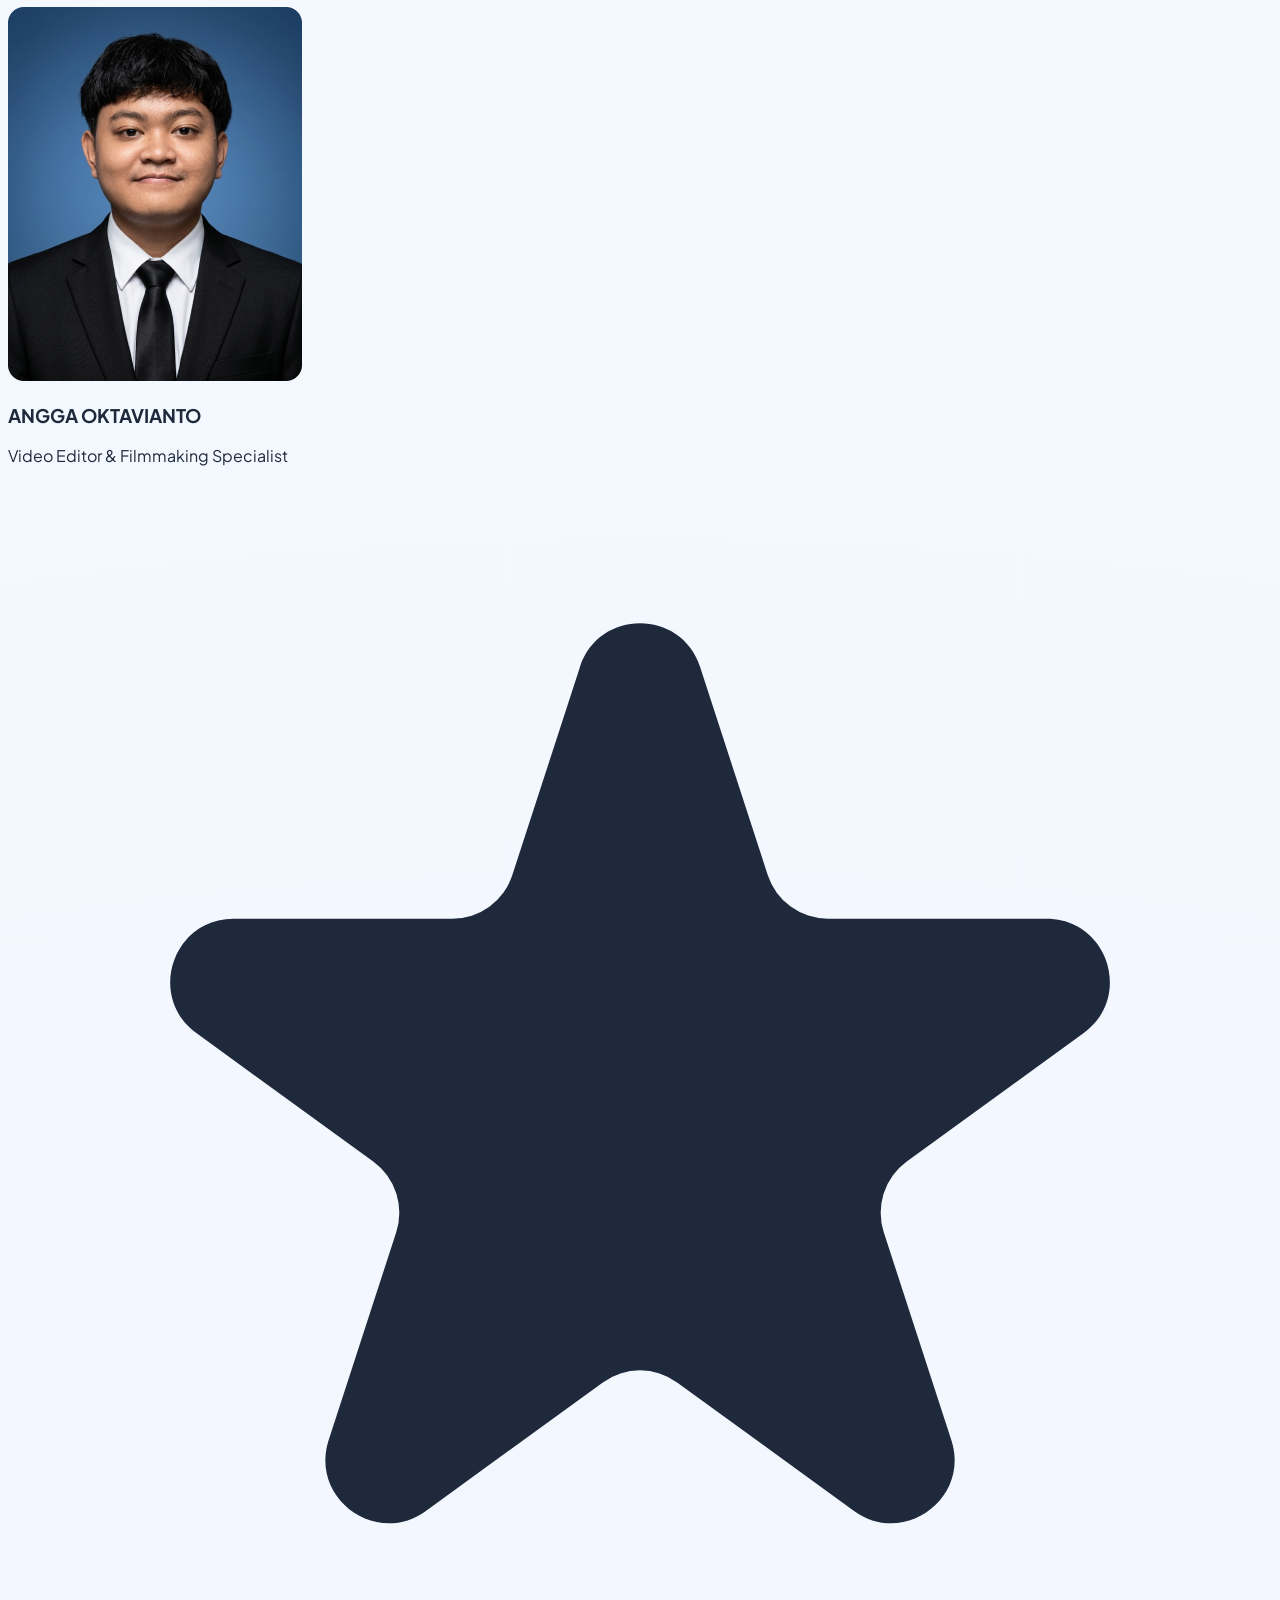
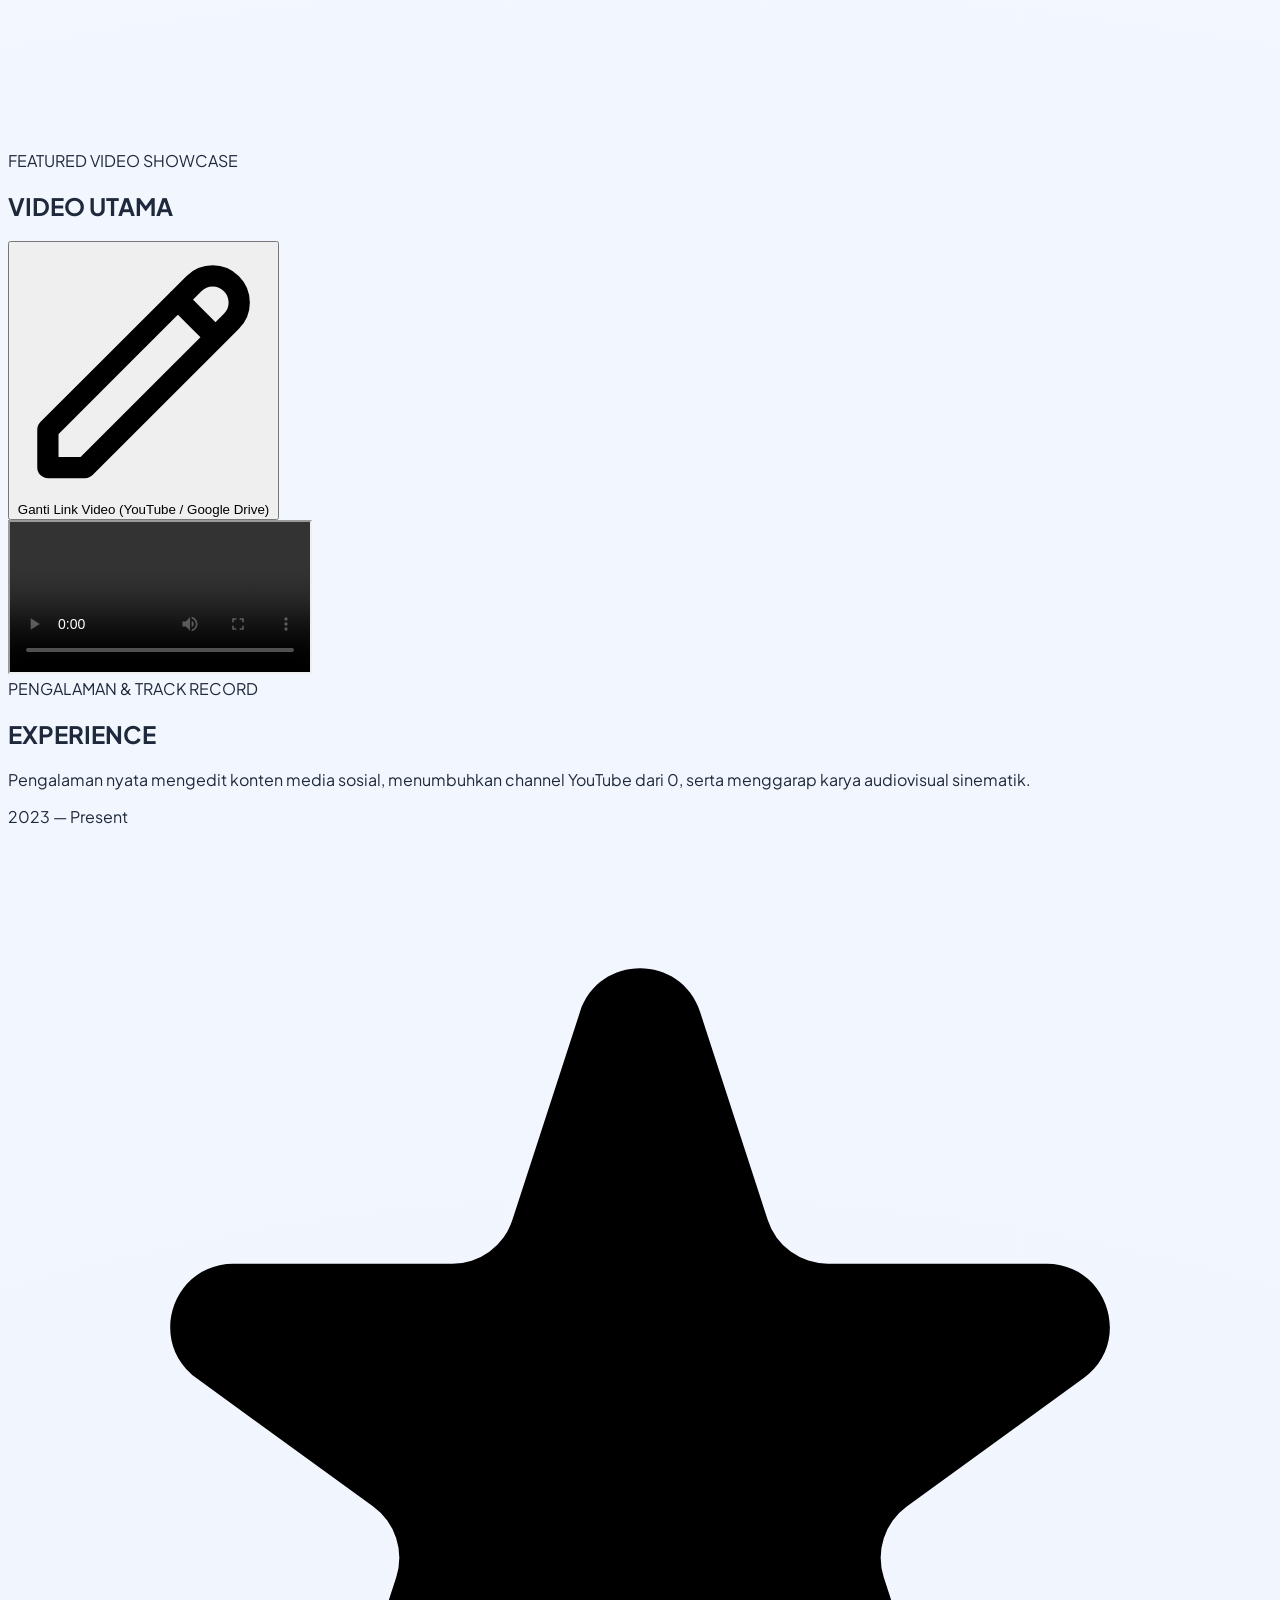
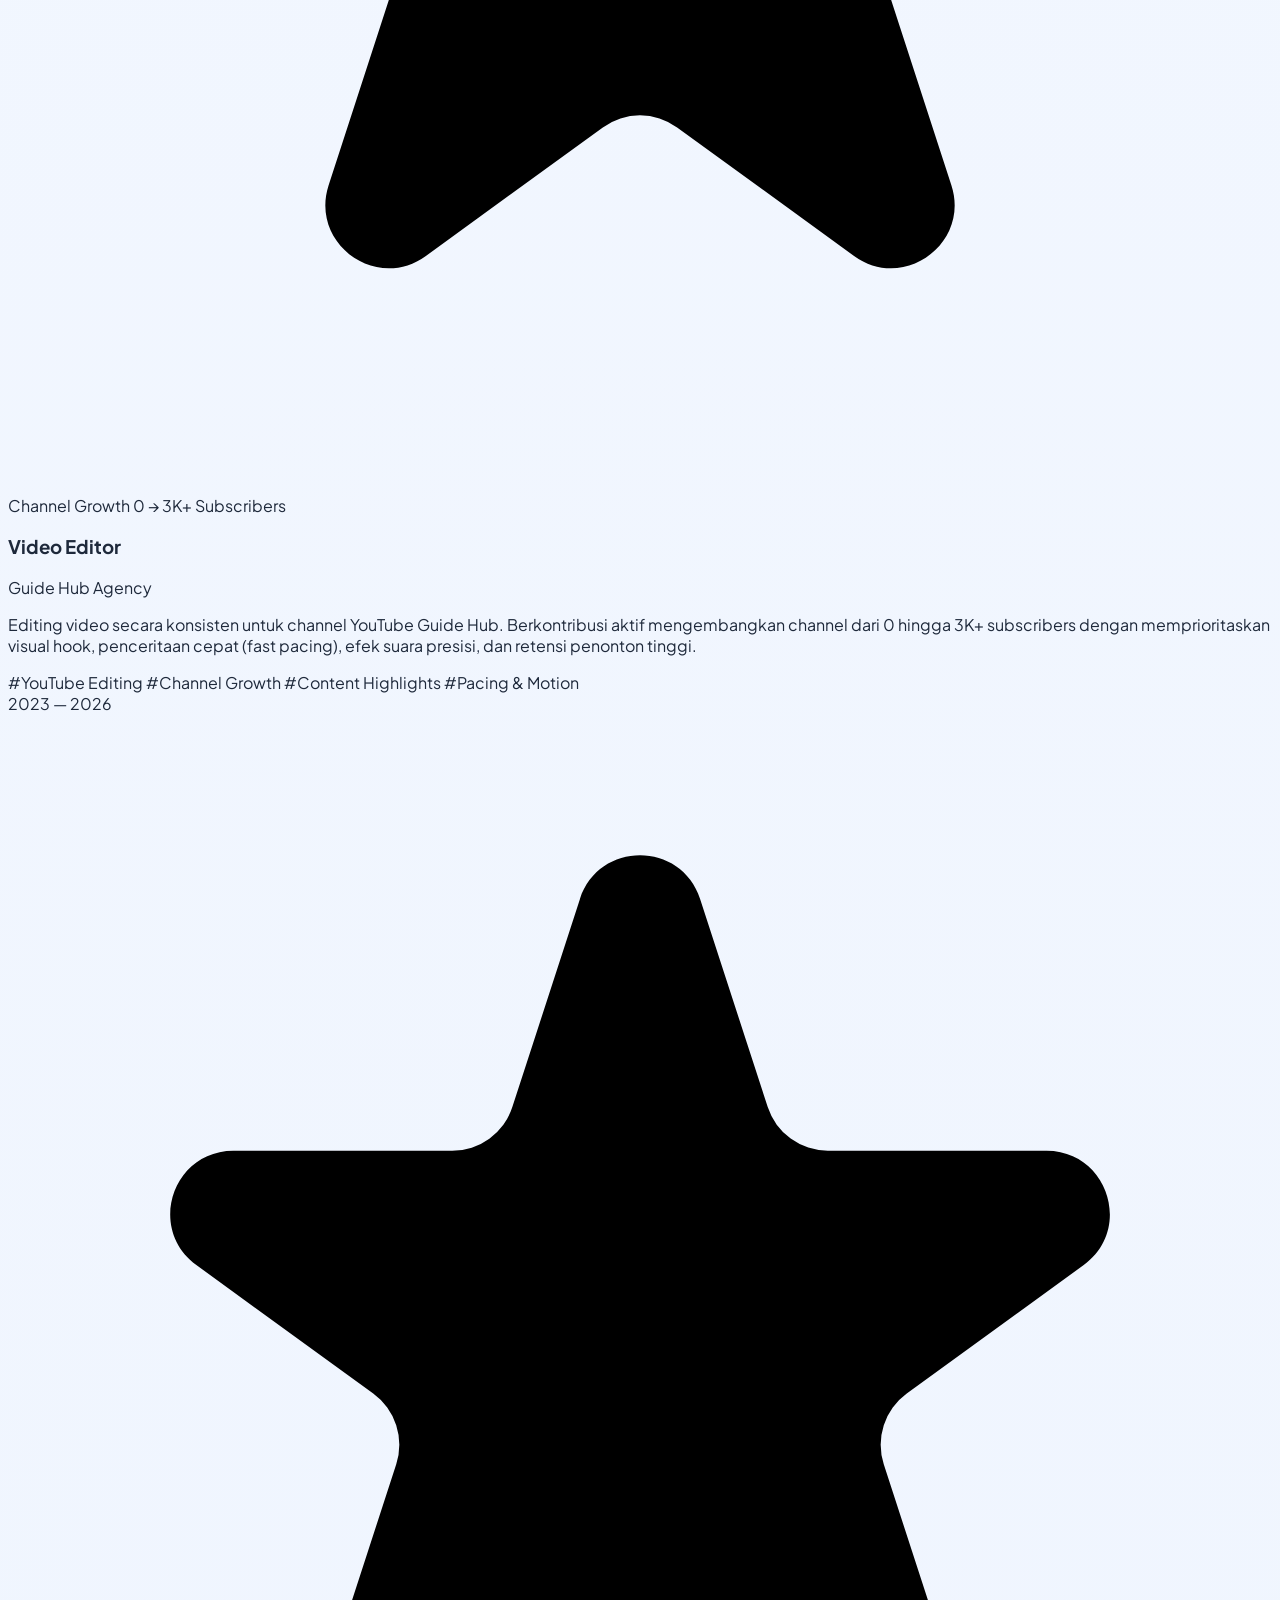
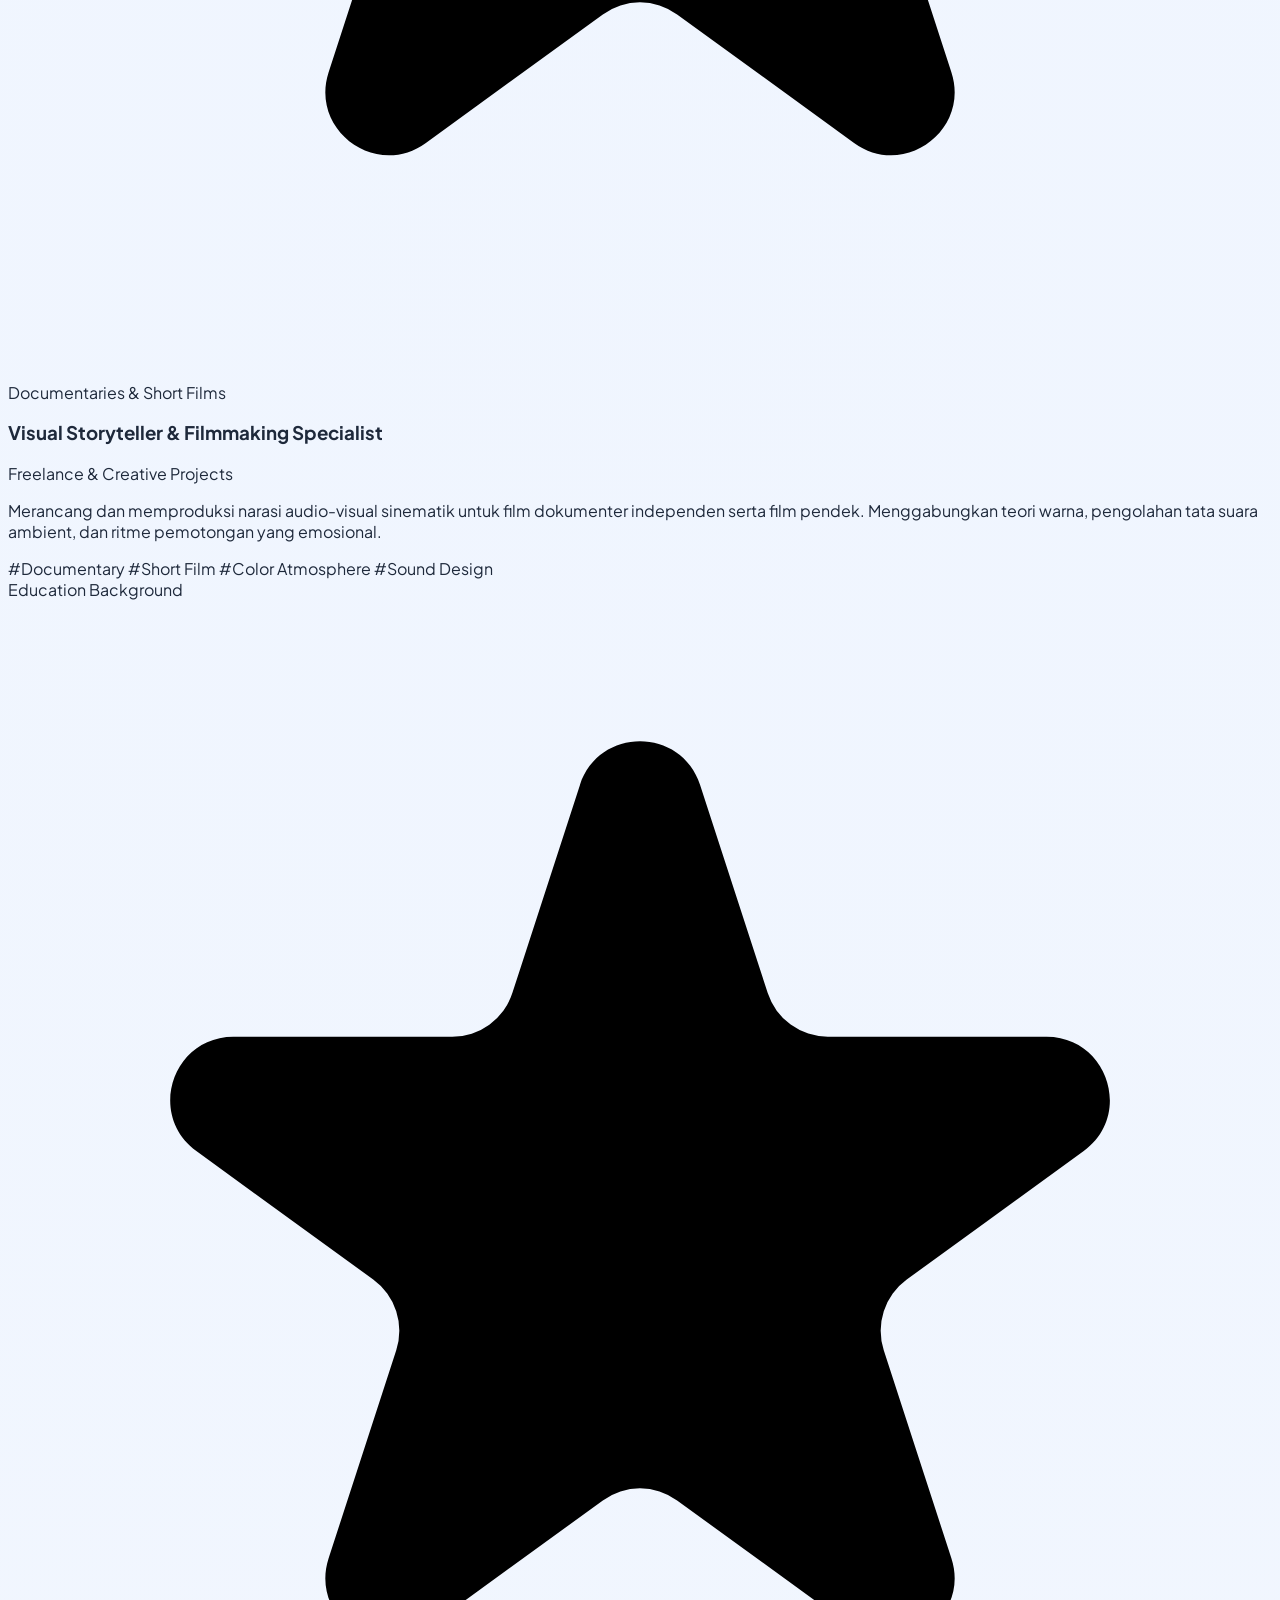
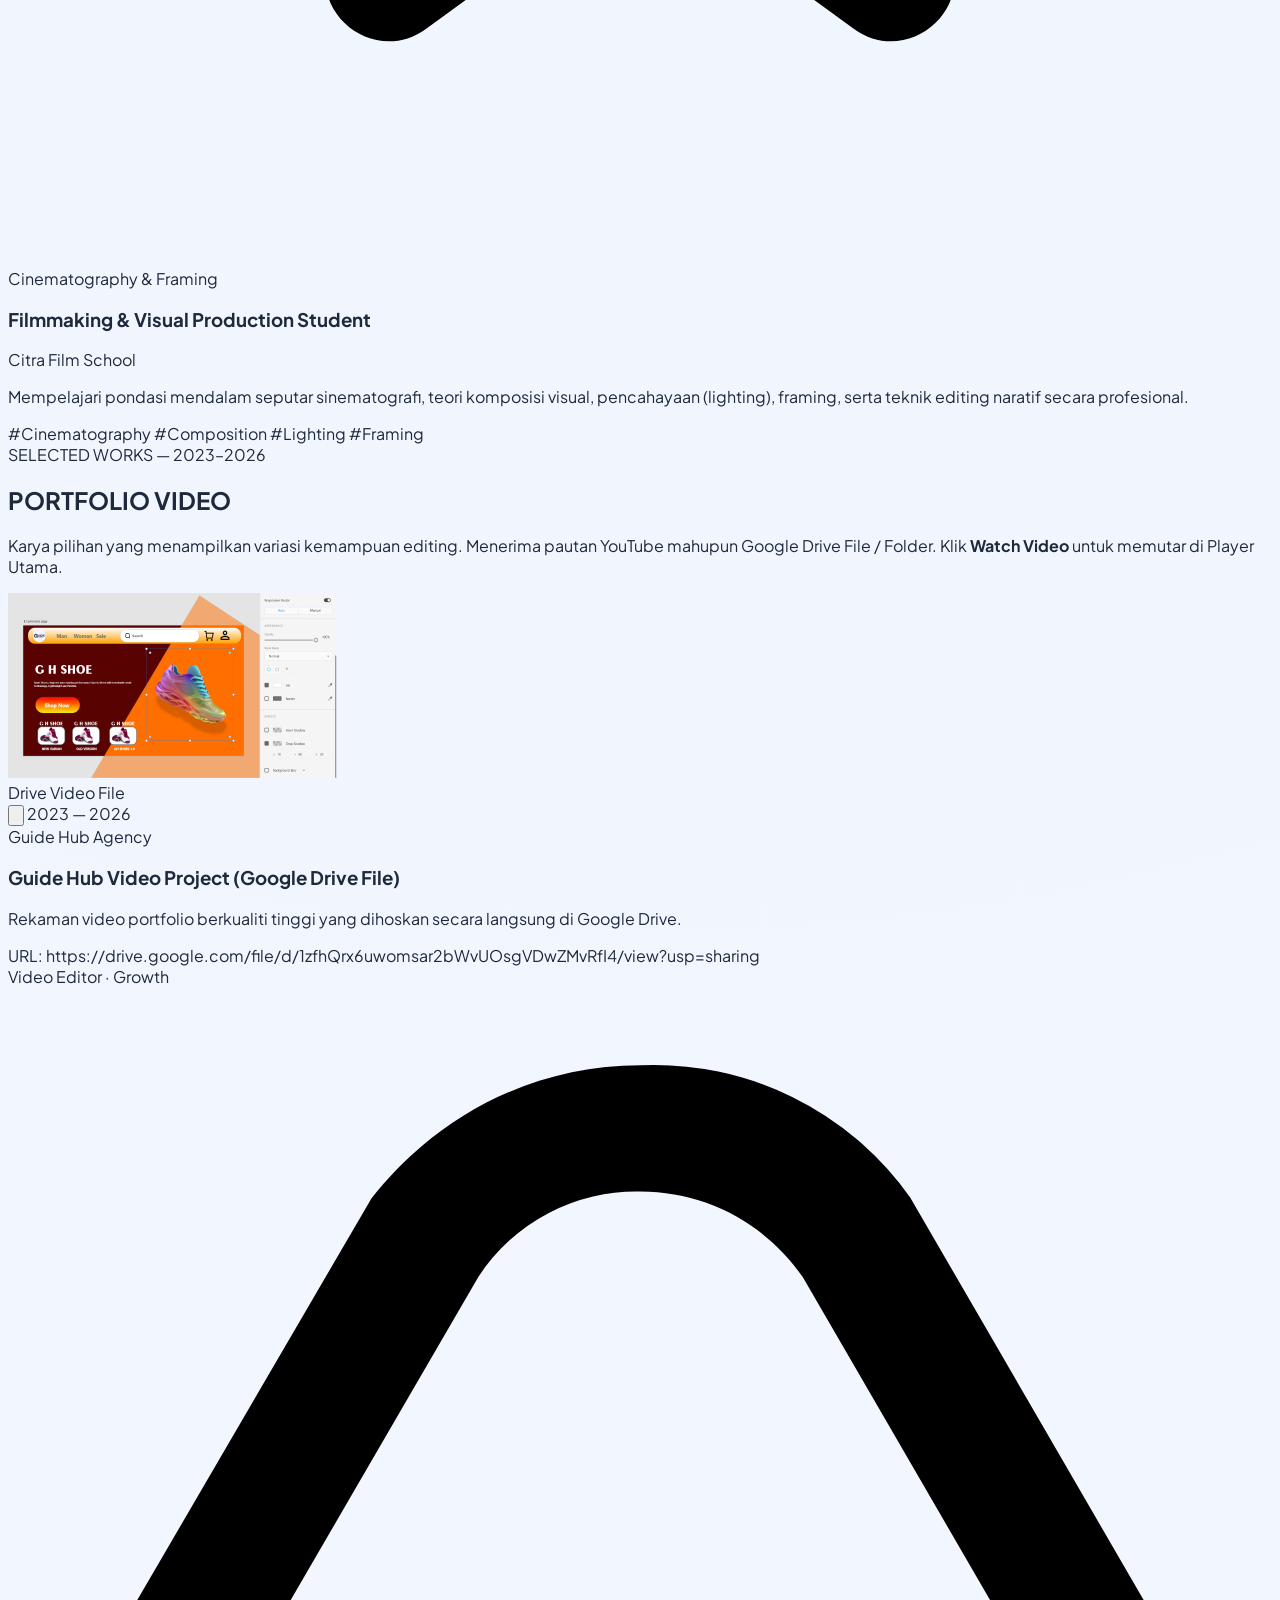
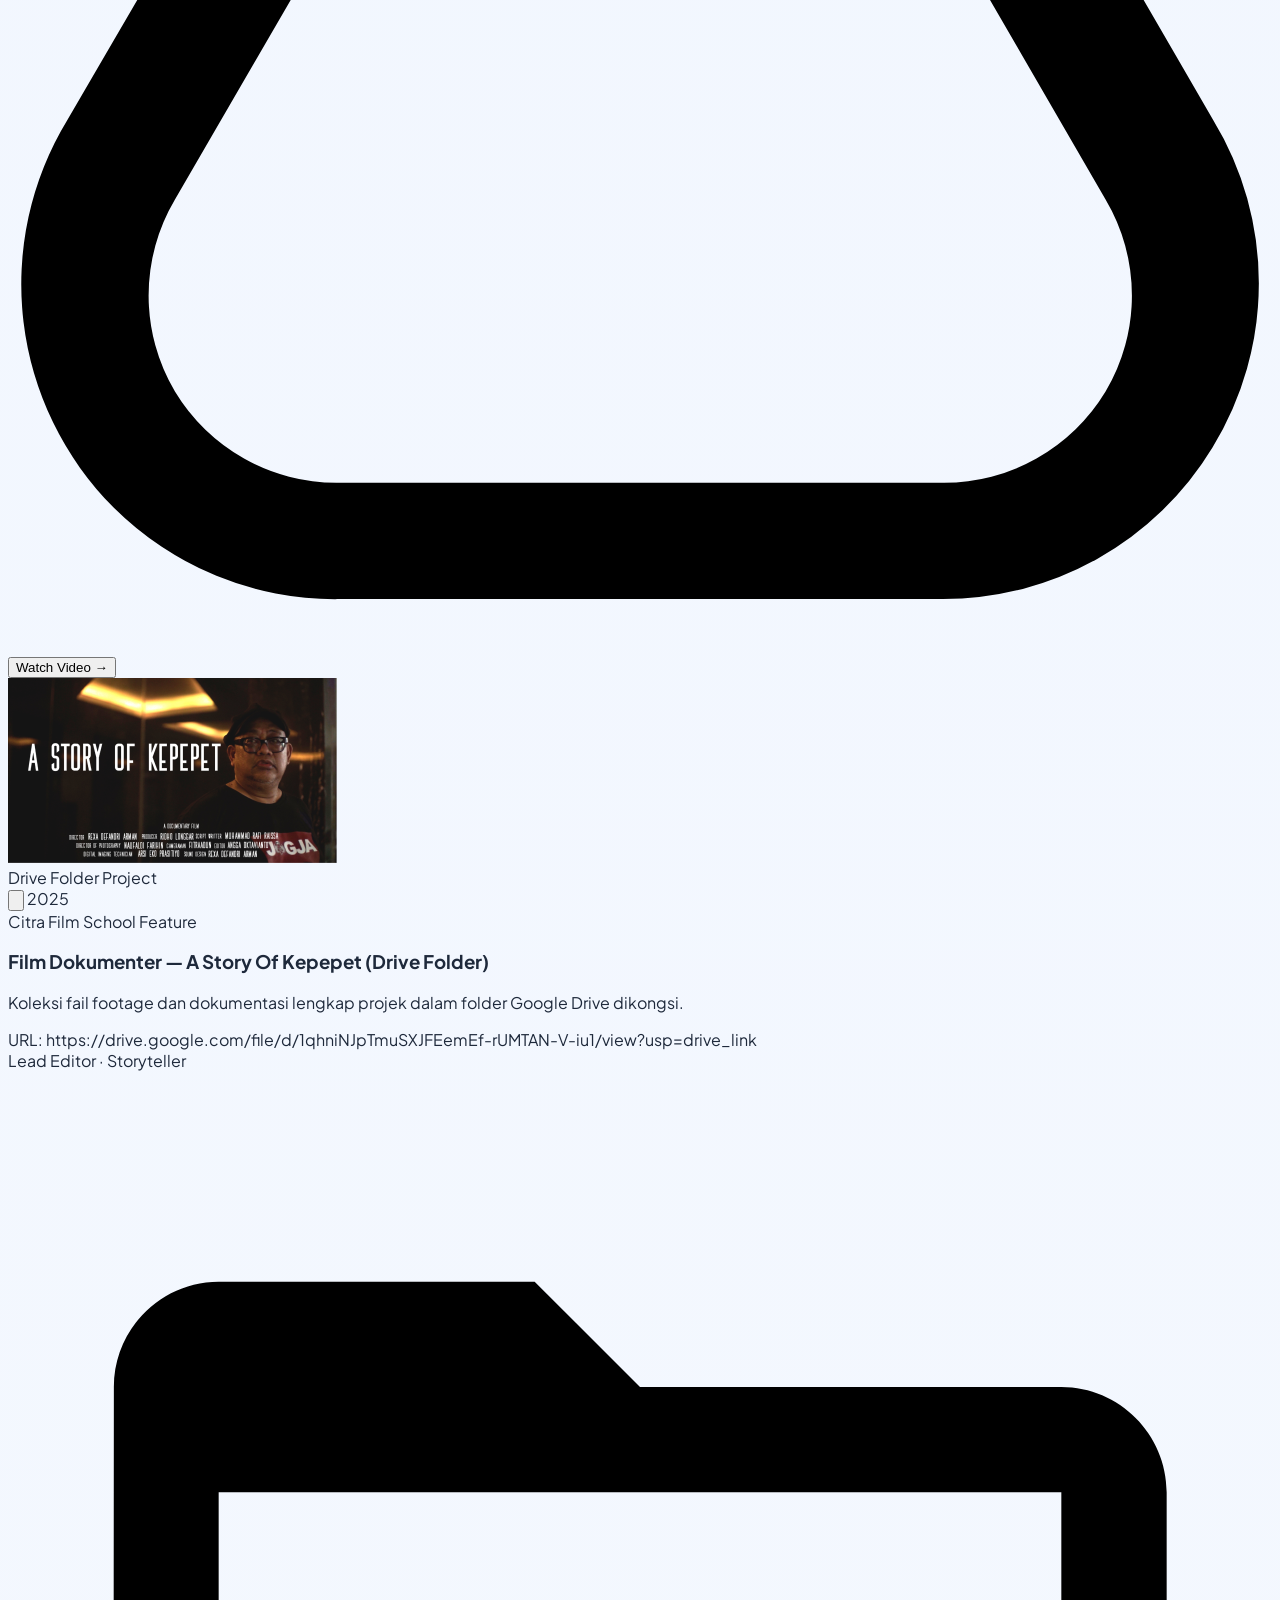
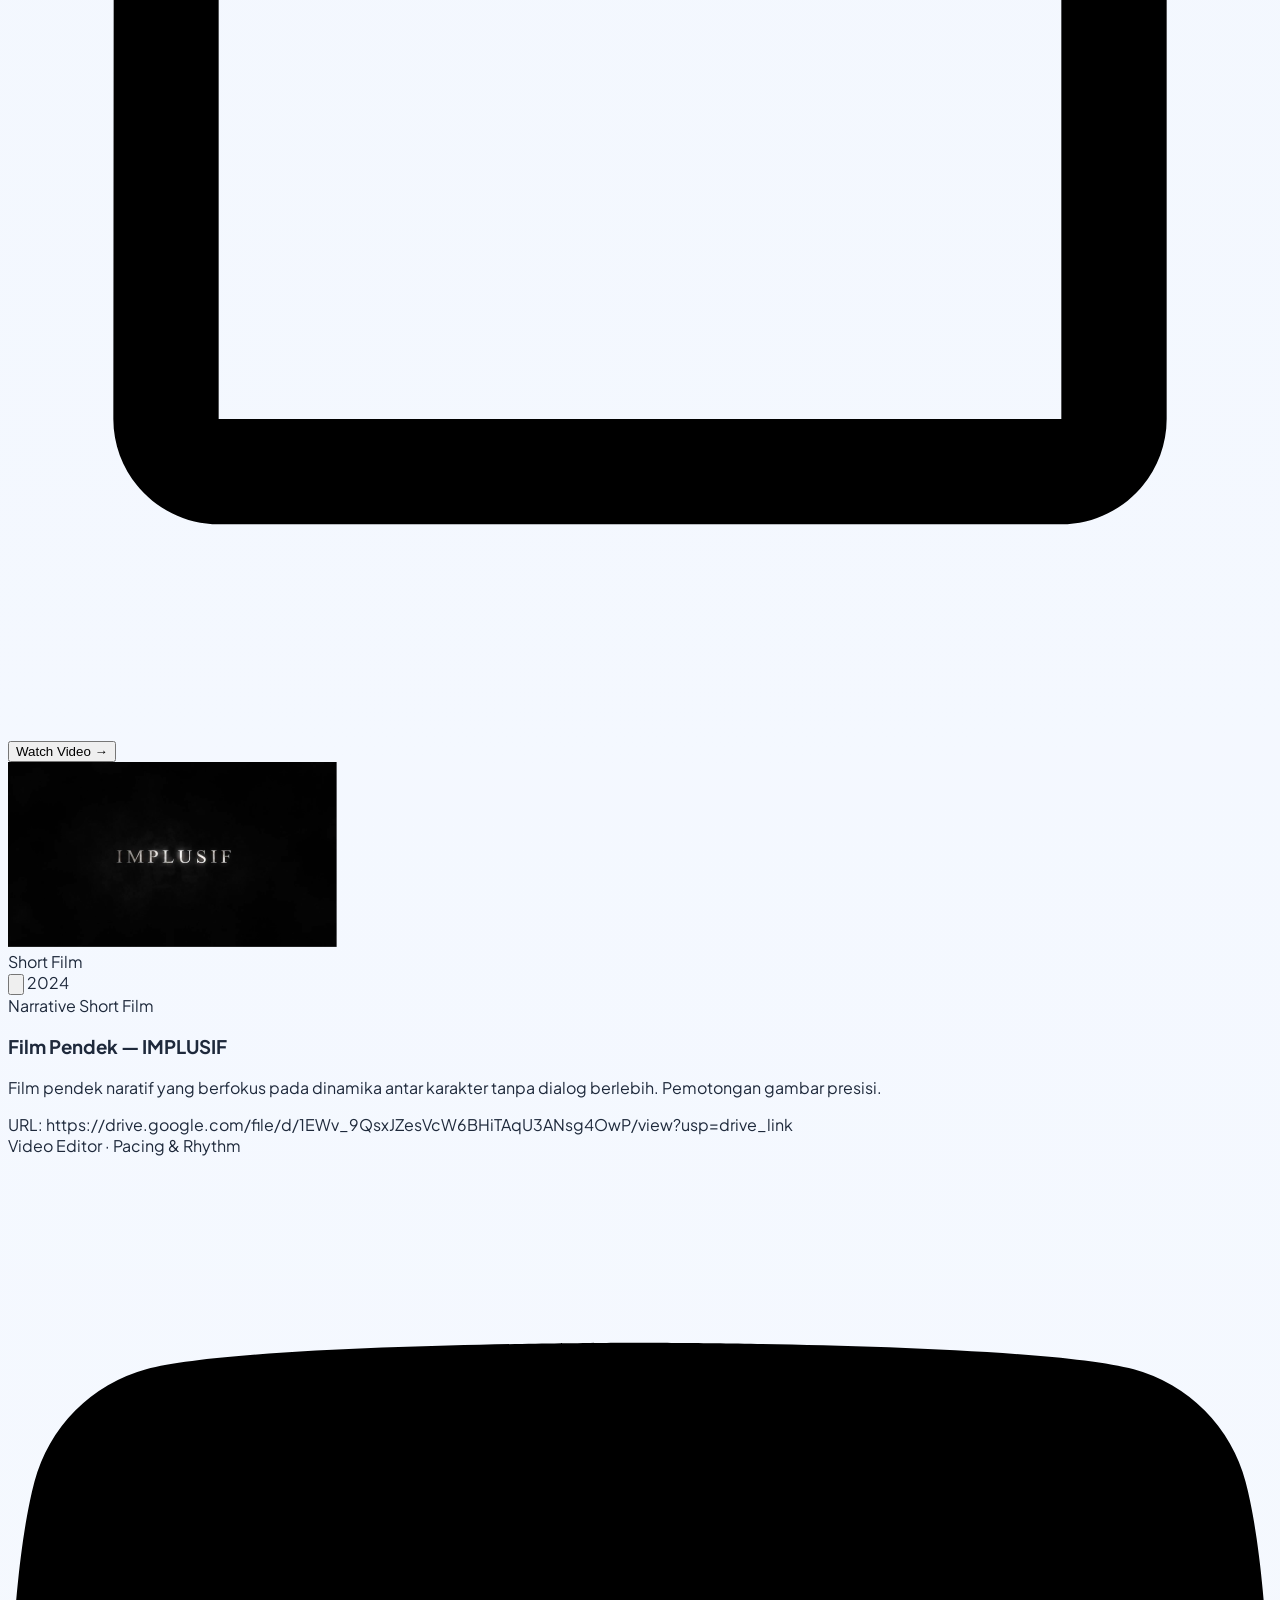
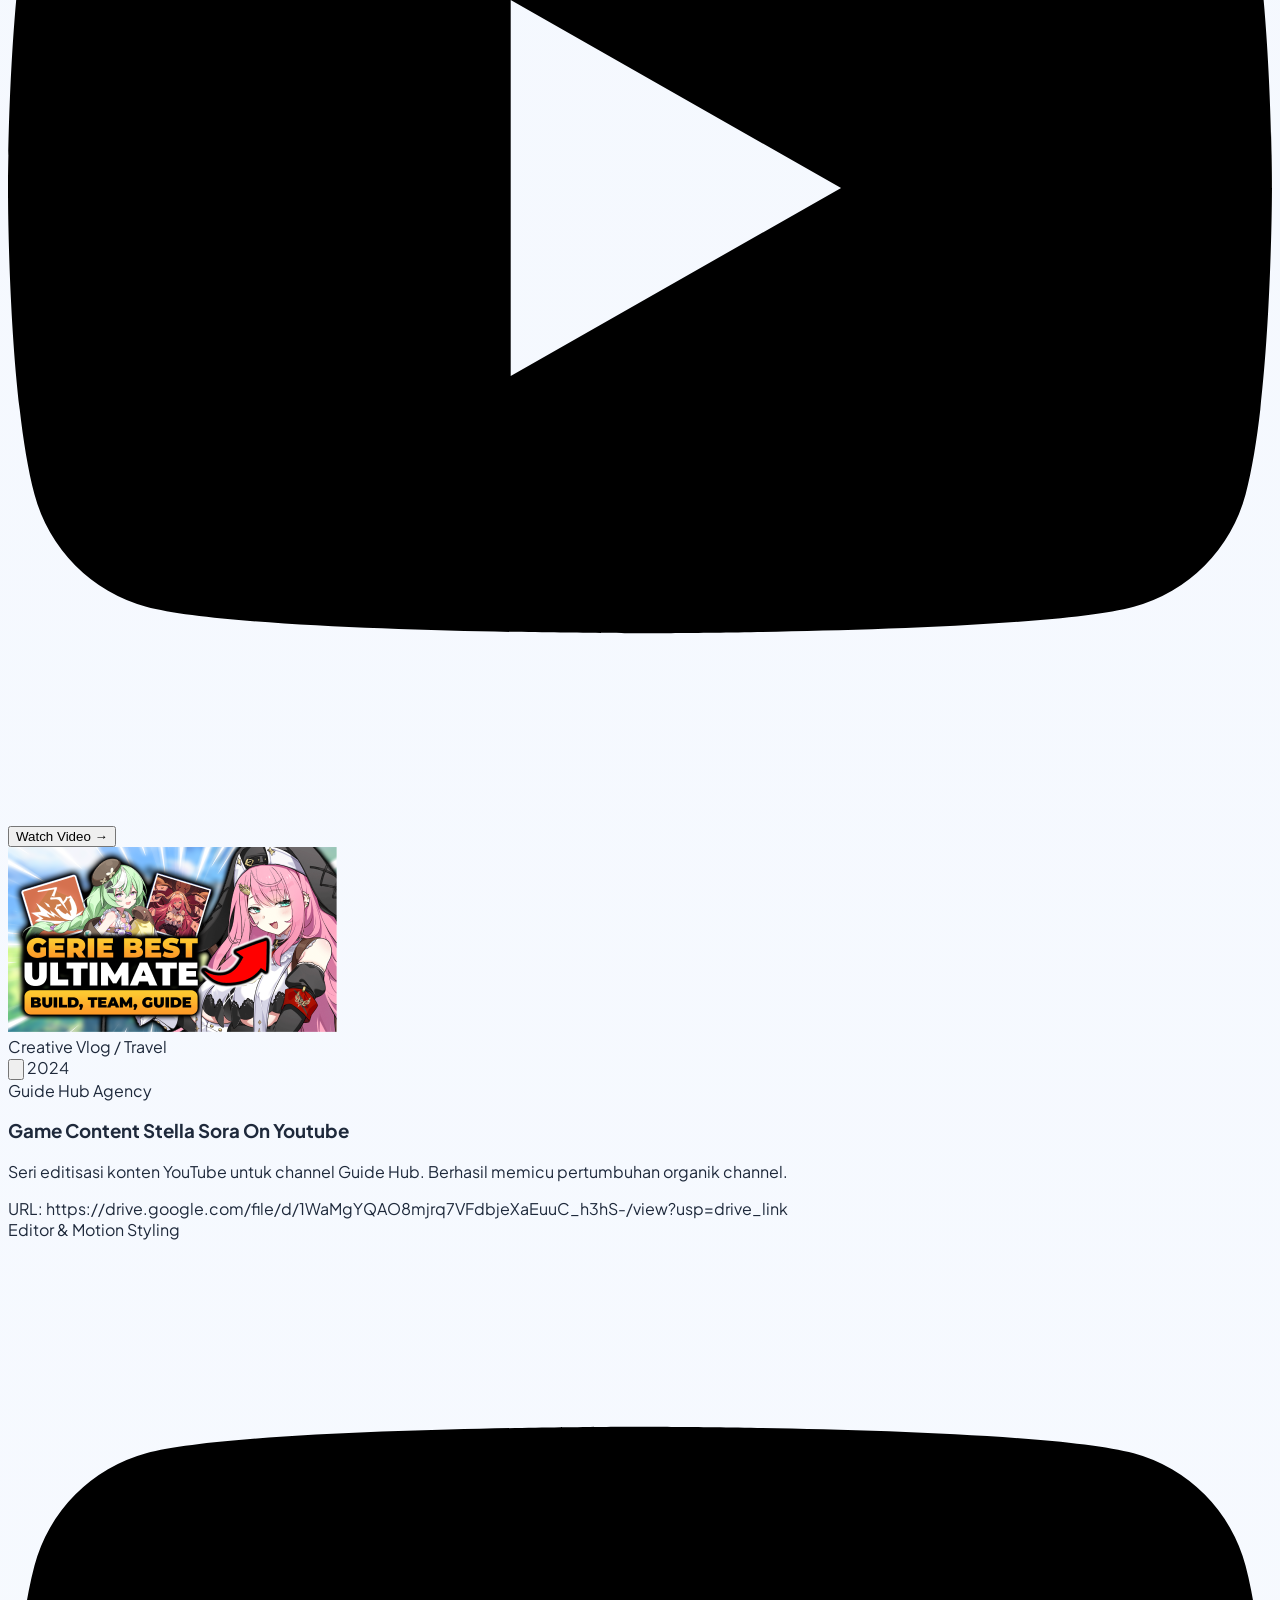
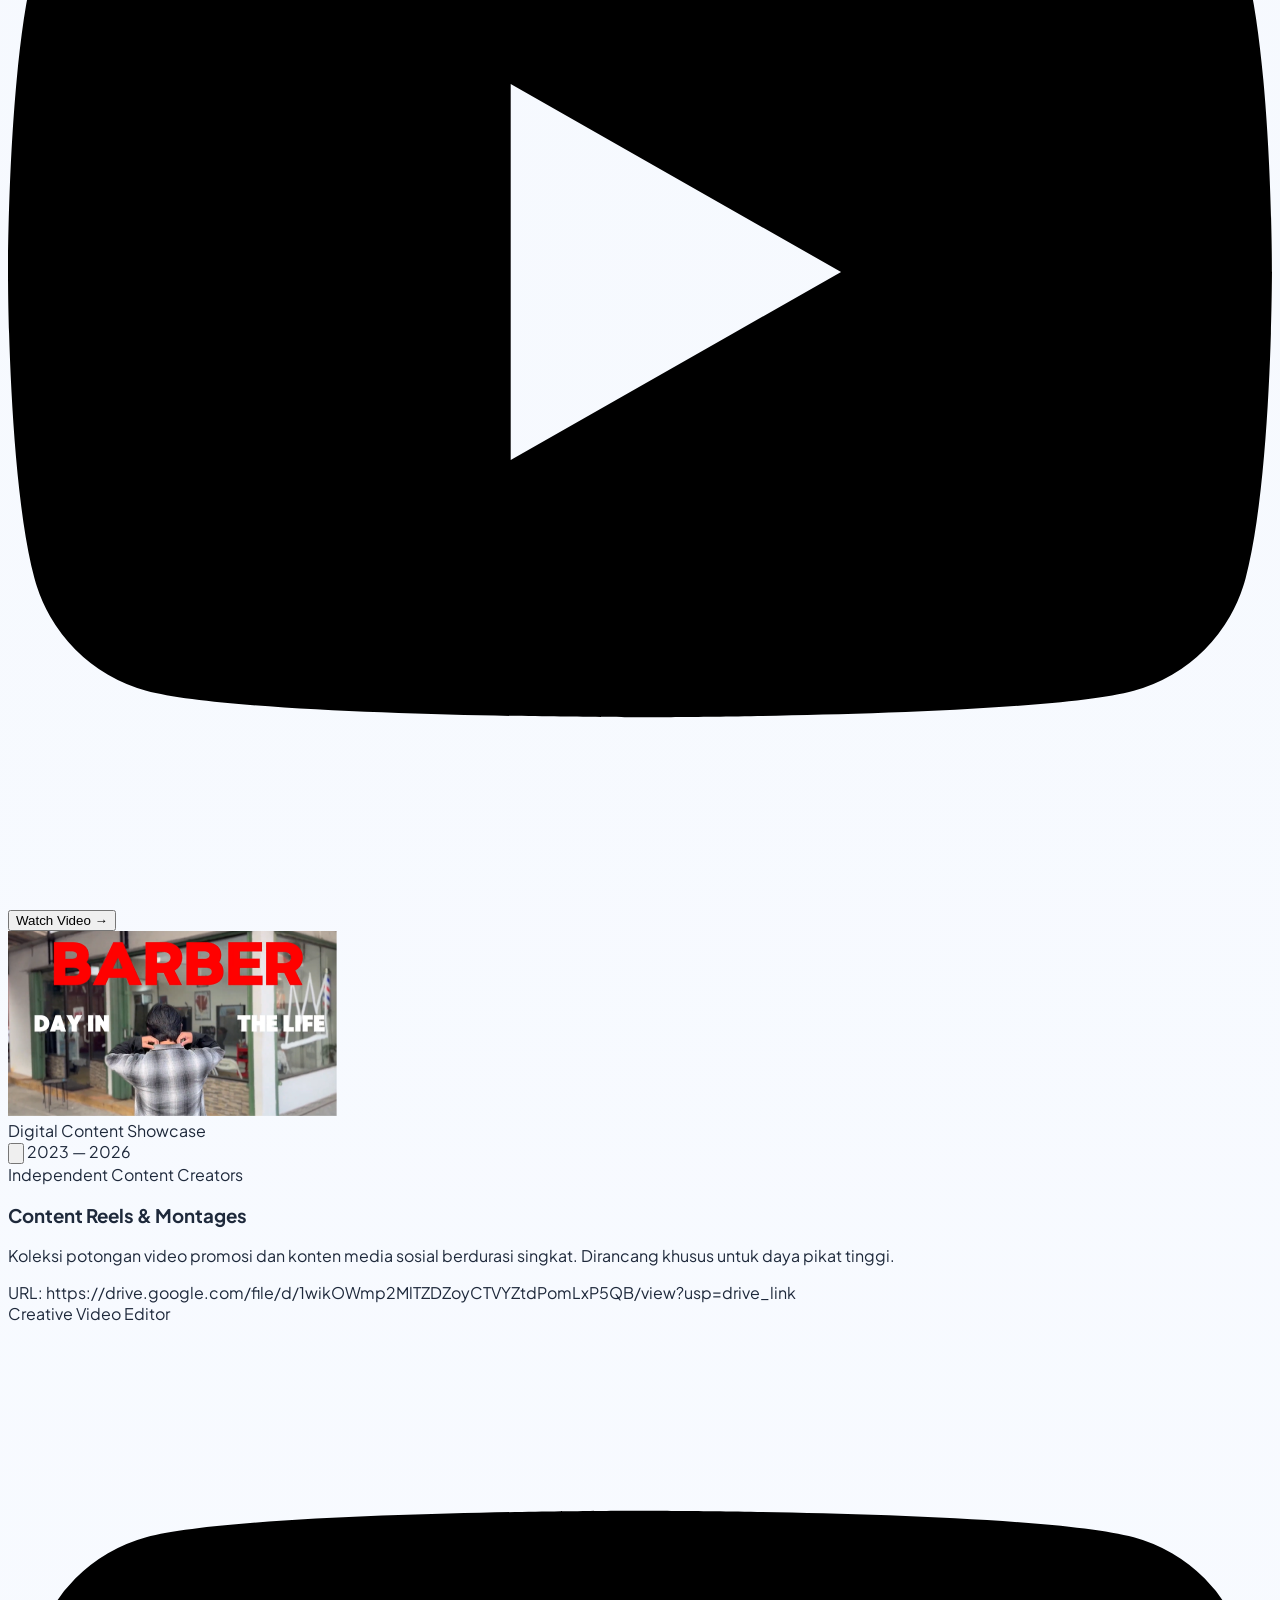
==== commit ecd48ff6: "Update index.html" ====
--- a/index.html
+++ b/index.html
@@ -180,7 +180,7 @@
                 <div class="relative w-full aspect-video rounded-2xl overflow-hidden bg-black flex items-center justify-center">
                     
                     <!-- Dynamic Iframe / Video Player -->
-                    <iframe id="main-video-iframe" class="w-full h-full border-0" src="Stella Sora Gerie Build (ULTIMATE GUIDE) BEST Team, Disc, Emblem, Tips, AND MORE _ Gerie Stella Sora_1080p.mp4" title="Featured Video" allow="accelerometer; autoplay; clipboard-write; encrypted-media; gyroscope; picture-in-picture" allowfullscreen></iframe>
+                    <iframe id="main-video-iframe" class="w-full h-full border-0" src="Barber MHXSCP.mp4" title="Featured Video" allow="accelerometer; autoplay; clipboard-write; encrypted-media; gyroscope; picture-in-picture" allowfullscreen></iframe>
 
                 </div>
             </div>
